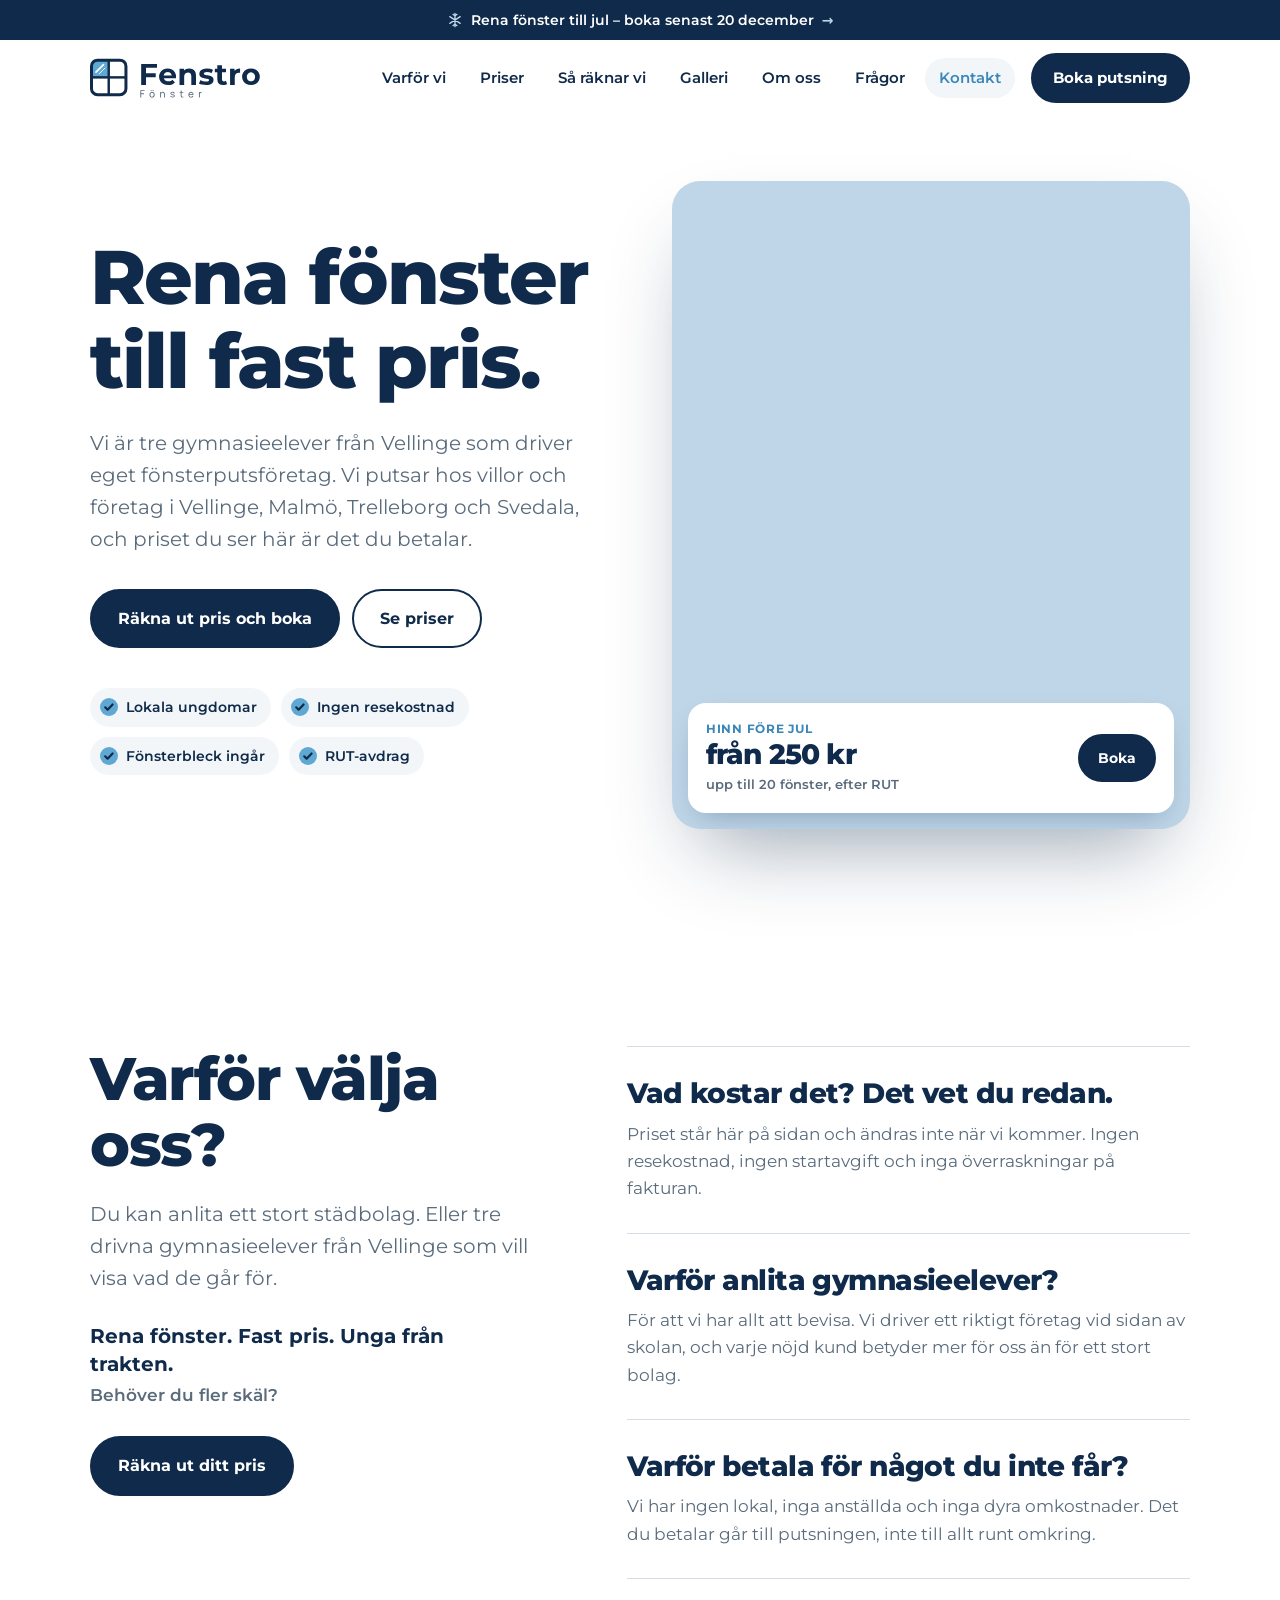
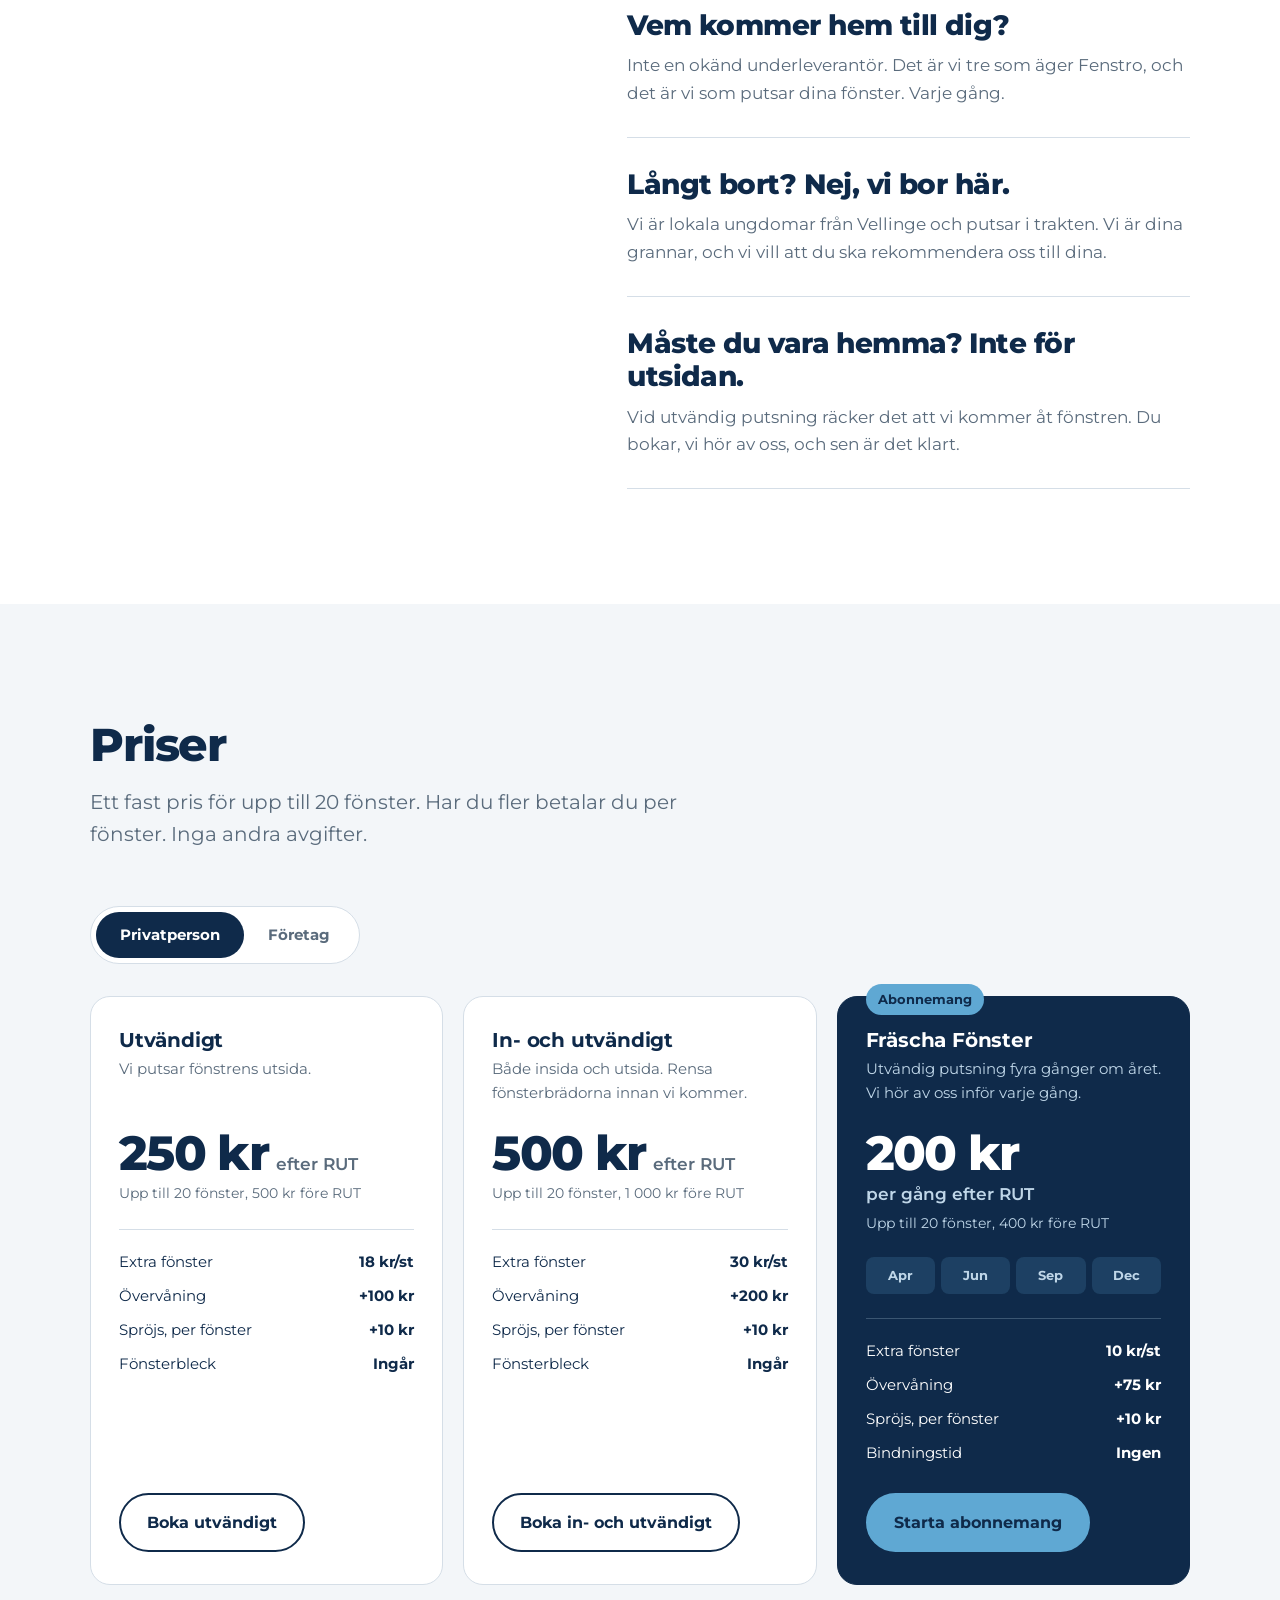
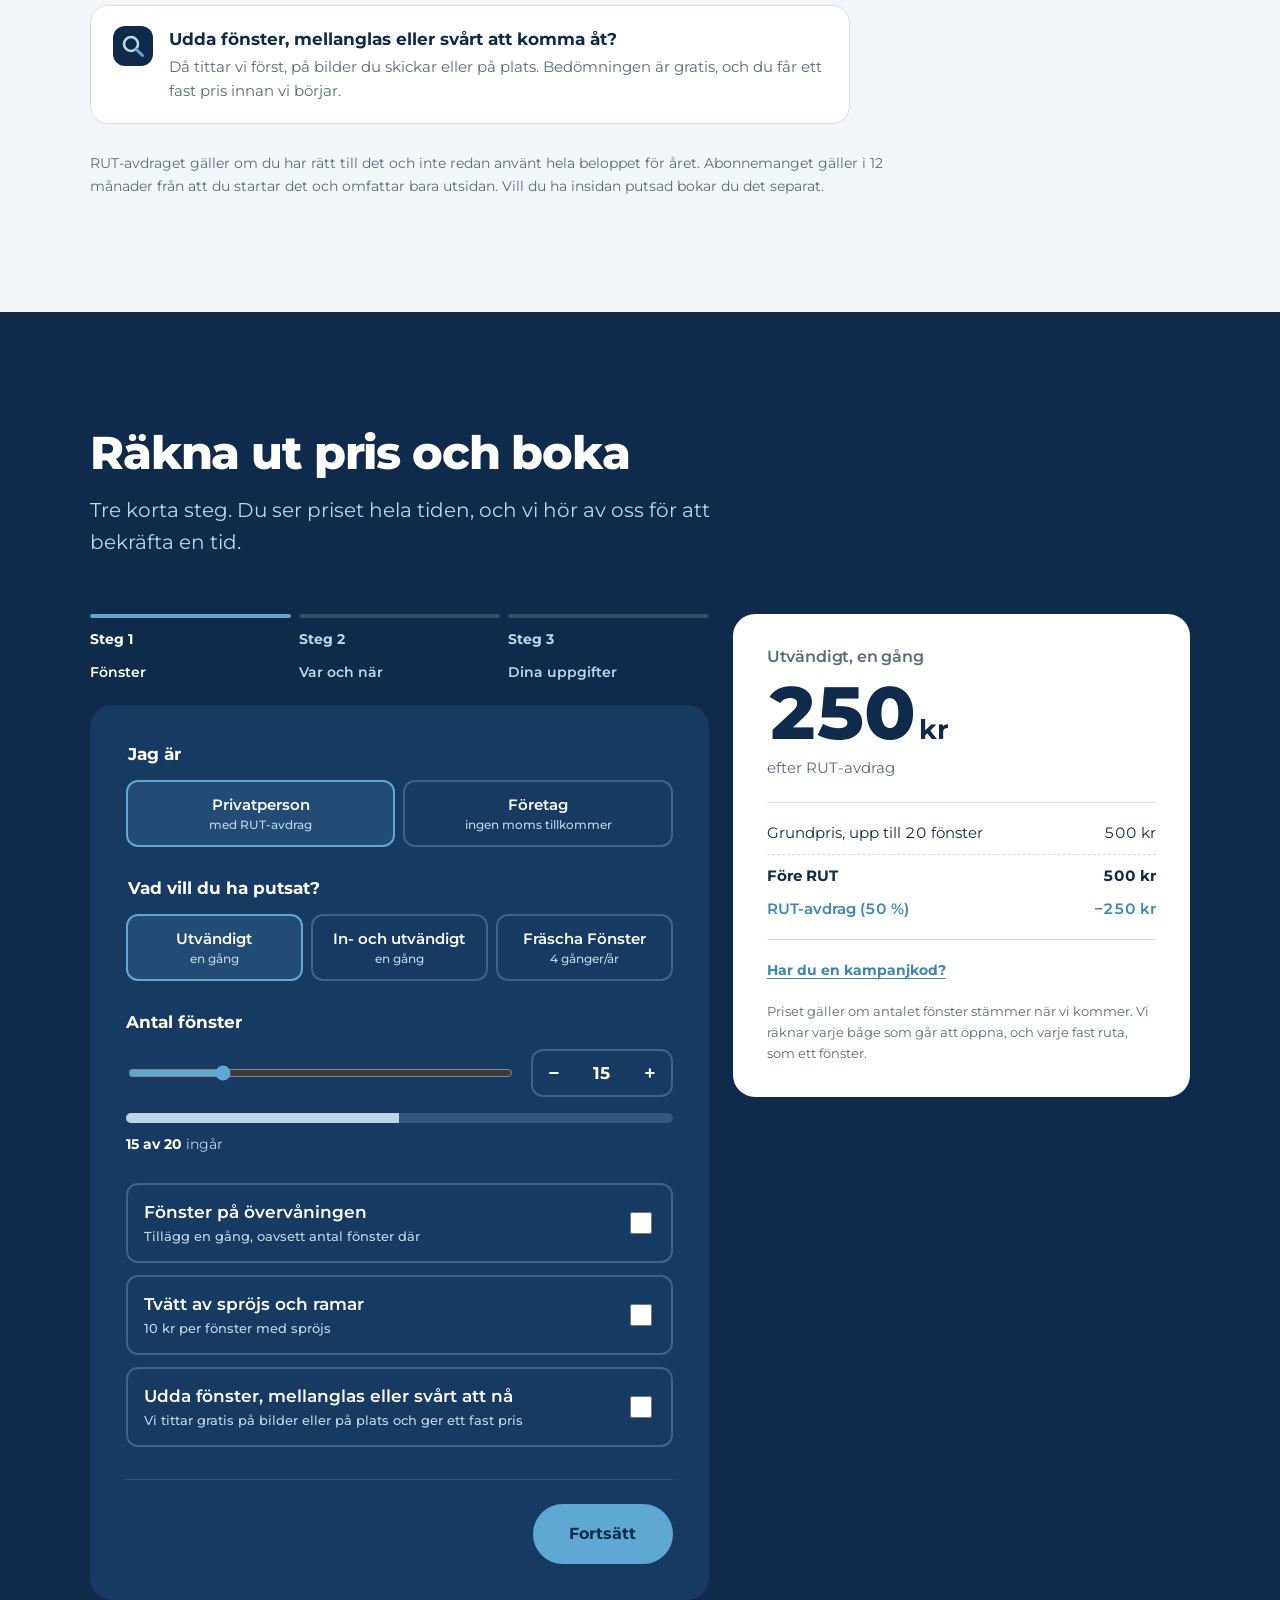
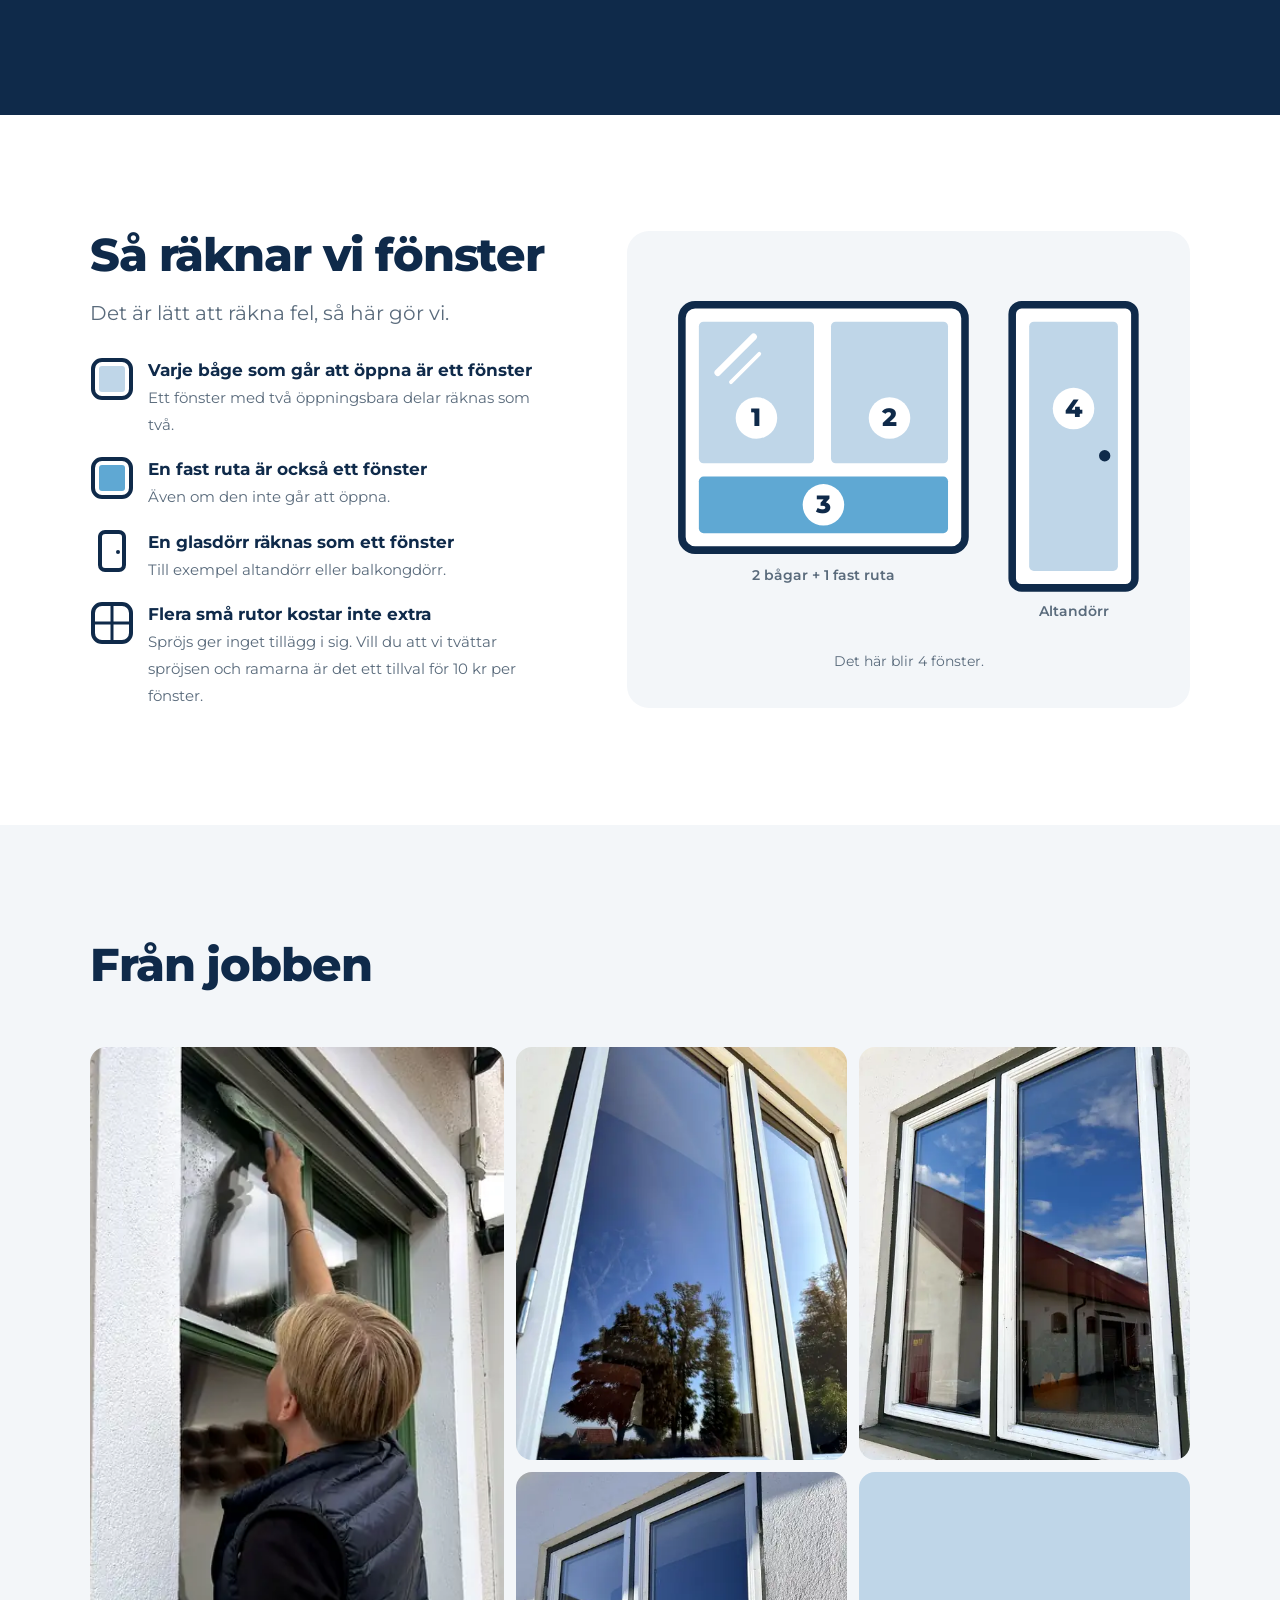
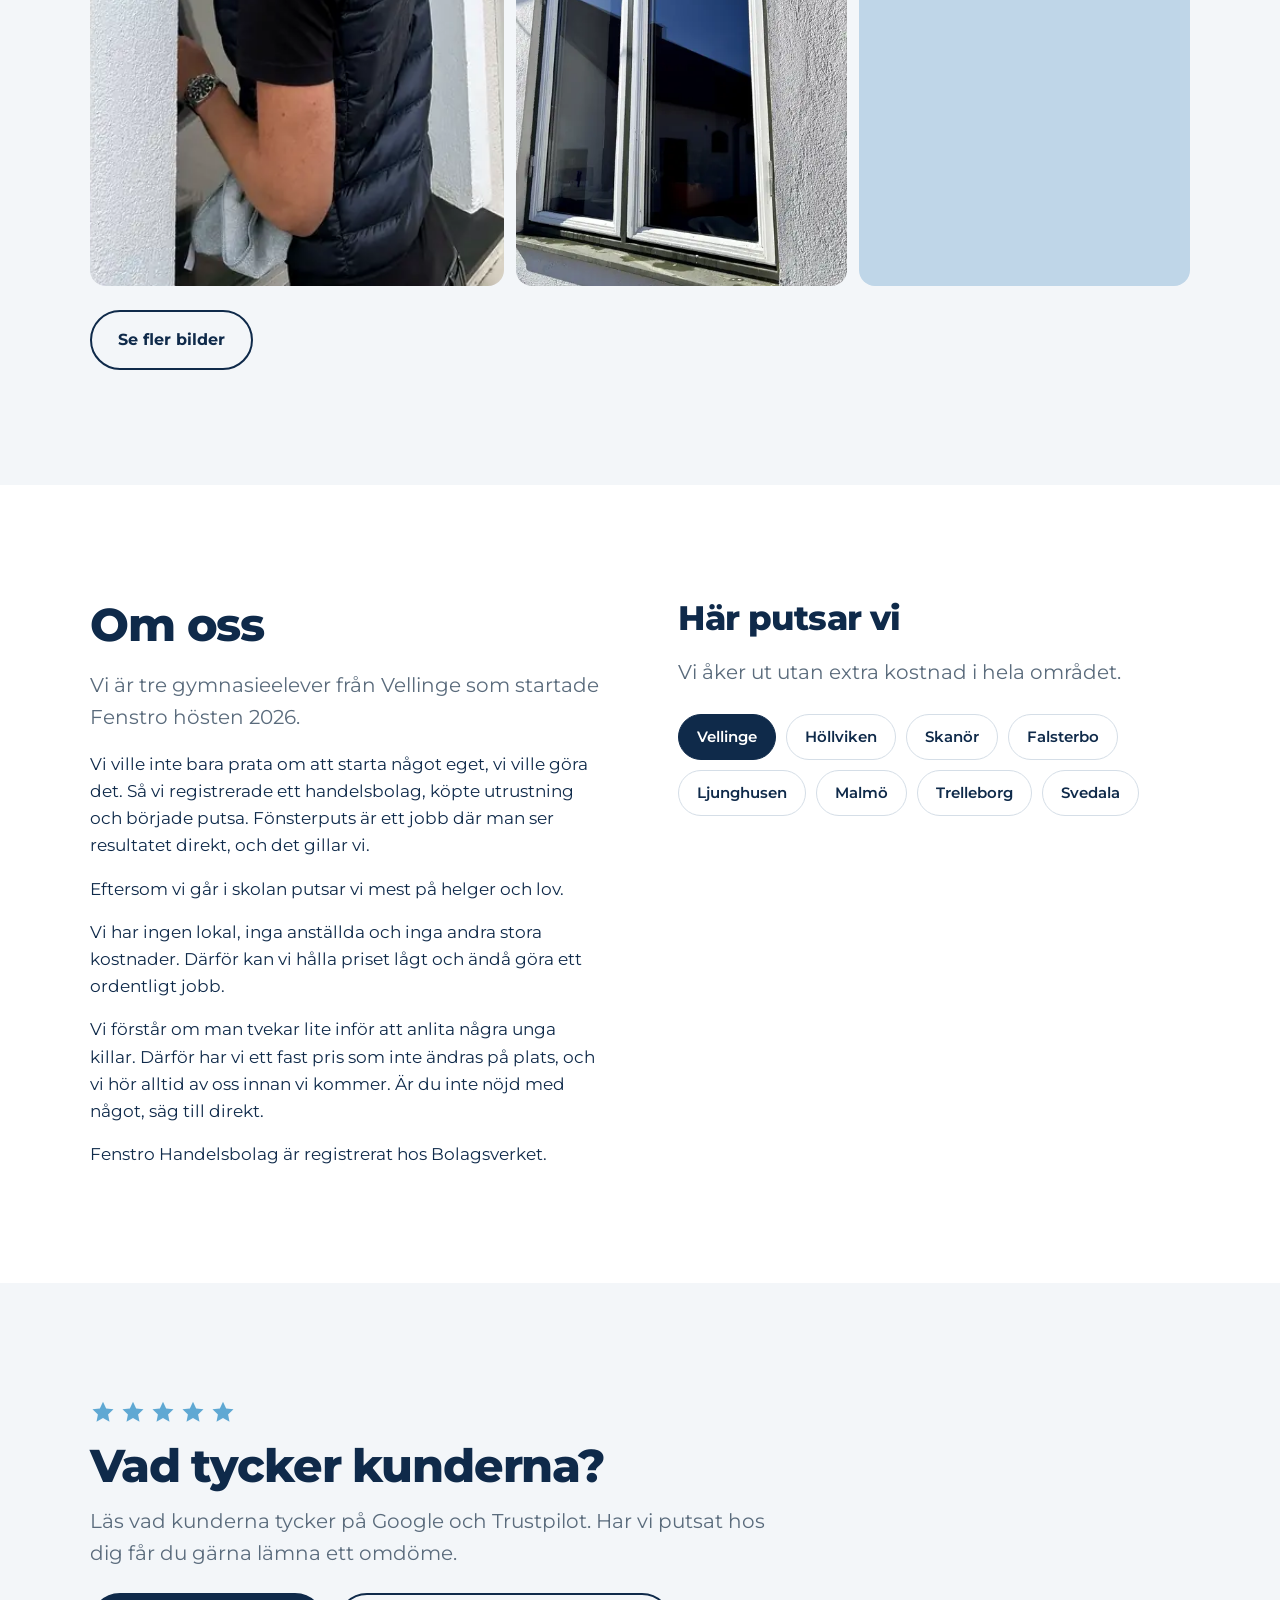
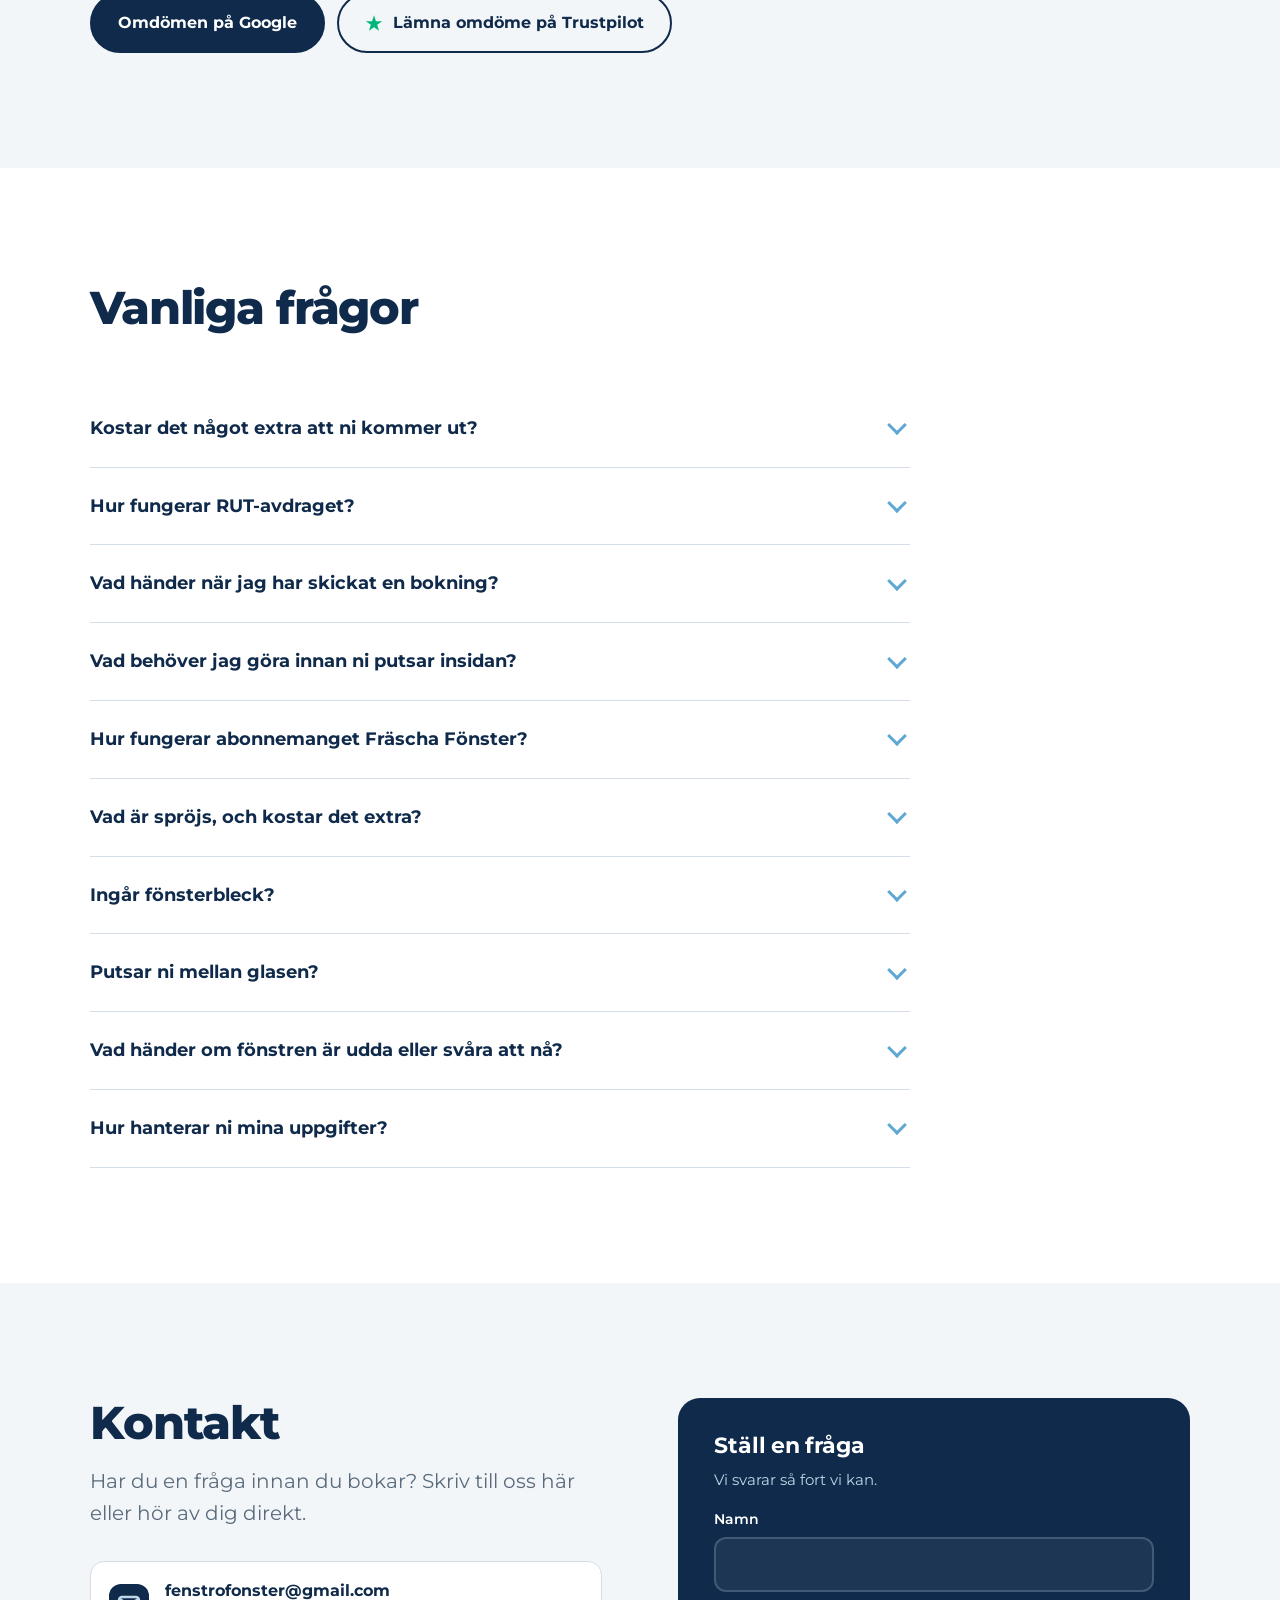
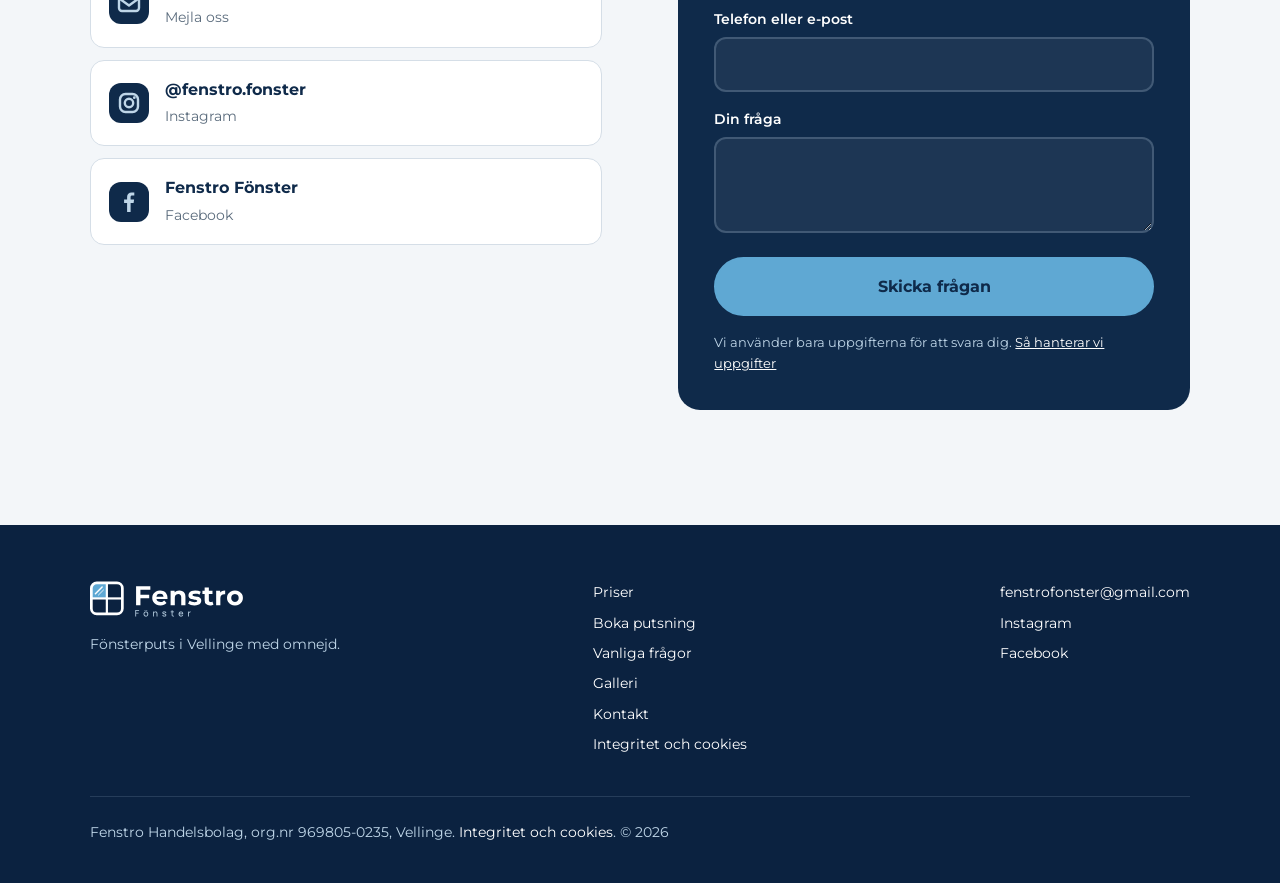
==== index.html @ bb2cdd87 "Julläge: banderoll och "Hinn före jul" 1 dec – 6 jan En mörkblå banderoll högst upp ("Rena fönster t" ====
<!DOCTYPE html>
<html lang="sv">
<head>
<meta charset="utf-8">
<meta name="viewport" content="width=device-width, initial-scale=1, viewport-fit=cover">
<title>Fenstro Fönster – Fönsterputs i Vellinge, Malmö, Trelleborg och Svedala</title>
<meta name="description" content="Fönsterputs för villor och företag i Vellinge med omnejd. Fast pris från 250 kr efter RUT, ingen resekostnad och inga andra tillägg. Boka direkt på sidan.">
<link rel="canonical" href="https://fenstrofonster.se/">
<meta name="theme-color" content="#0F2A4A">
<meta name="google-site-verification" content="GY5nd0DKDicB9fPD5pTKcwg4e1g4j37tXLis4dD5III" />
<meta name="trustpilot-one-time-domain-verification-id" content="9b994996-5a8f-423e-acb8-698f118e3e56"/>
<link rel="icon" href="/favicon.ico" sizes="48x48"><link rel="icon" href="/img/ikon.svg" type="image/svg+xml"><link rel="icon" href="/img/ikon-192.png" type="image/png" sizes="192x192">
<link rel="apple-touch-icon" href="img/apple-touch-icon.png">
<meta property="og:type" content="website">
<meta property="og:locale" content="sv_SE">
<meta property="og:title" content="Fenstro Fönster – Fönsterputs i Vellinge med omnejd">
<meta property="og:description" content="Fast pris från 250 kr efter RUT. Ingen resekostnad, inga tillägg. Boka direkt på sidan.">
<meta property="og:url" content="https://fenstrofonster.se/">
<meta property="og:image" content="https://fenstrofonster.se/img/og.jpg">
<link rel="preload" href="fonts/montserrat.woff2" as="font" type="font/woff2" crossorigin>
<script type="application/ld+json">
{
  "@context": "https://schema.org",
  "@type": "LocalBusiness",
  "name": "Fenstro Fönster",
  "legalName": "Fenstro Handelsbolag",
  "url": "https://fenstrofonster.se/",
  "logo": "https://fenstrofonster.se/img/logo.svg",
  "image": "https://fenstrofonster.se/img/og.jpg",
  "email": "fenstrofonster@gmail.com",
  "description": "Fönsterputs för privatpersoner och företag i Vellinge kommun, Malmö, Trelleborg och Svedala.",
  "priceRange": "250–1000 kr",
  "areaServed": ["Vellinge kommun", "Malmö", "Trelleborg", "Svedala"],
  "address": {"@type": "PostalAddress", "addressLocality": "Vellinge", "addressCountry": "SE"},
  "sameAs": ["https://www.instagram.com/fenstro.fonster/"]
}
</script>
<!--css--><style>@font-face{font-family:Montserrat;src:url(../fonts/montserrat.woff2) format("woff2");font-weight:100 900;font-style:normal;font-display:swap}:root{--ink:#0F2A4A;--ink-2:#173a63;--ink-3:#1e4675;--glas:#5FA8D3;--glas-d:#3a87b8;--frost:#BFD6E8;--is:#F3F6F9;--skiffer:#5A6B7C;--vit:#fff;--linje:#D5DEE7;--max:1180px;--pad:clamp(20px,4vw,40px);--ease:cubic-bezier(.2,.7,.2,1)}*,*:before,*:after{box-sizing:border-box}html{scroll-behavior:smooth;scroll-padding-top:84px;-webkit-text-size-adjust:100%}body{margin:0;font-family:Montserrat,system-ui,-apple-system,Segoe UI,sans-serif;font-size:17px;line-height:1.6;color:var(--ink);background:var(--vit);text-rendering:optimizeLegibility;-webkit-font-smoothing:antialiased}img{display:block;max-width:100%;height:auto}a{color:inherit}h1,h2,h3{line-height:1.1;margin:0;font-weight:800;letter-spacing:-.025em}h1{font-size:clamp(42px,6.4vw,76px)}h2{font-size:clamp(30px,3.8vw,46px)}h3{font-size:20px;font-weight:700;letter-spacing:-.01em}p{margin:0}button{font:inherit;color:inherit}.wrap{max-width:var(--max);margin:0 auto;padding:0 var(--pad)}.lead{font-size:clamp(18px,1.6vw,20px);color:var(--skiffer);max-width:34em}:focus-visible{outline:3px solid var(--glas);outline-offset:3px;border-radius:6px}.sr{position:absolute;width:1px;height:1px;overflow:hidden;clip:rect(0 0 0 0);white-space:nowrap}[hidden]{display:none!important}.btn{display:inline-flex;align-items:center;justify-content:center;gap:10px;font-weight:700;font-size:16px;text-decoration:none;cursor:pointer;padding:15px 26px;border-radius:999px;border:2px solid var(--ink);background:var(--ink);color:var(--vit);transition:background .15s,color .15s,border-color .15s,transform .15s}.btn:hover{background:var(--ink-2);border-color:var(--ink-2)}.btn:active{transform:translateY(1px)}.btn--ghost{background:transparent;color:var(--ink)}.btn--ghost:hover{background:var(--ink);color:var(--vit)}.btn--glas{background:var(--glas);border-color:var(--glas);color:var(--ink)}.btn--glas:hover{background:var(--frost);border-color:var(--frost)}.btn--line{background:transparent;color:var(--vit);border-color:#bfd6e866}.btn--line:hover{background:#bfd6e81f;border-color:var(--frost)}.btn[disabled]{opacity:.55;cursor:wait}.top{position:sticky;top:0;z-index:50;background:var(--vit);border-bottom:1px solid transparent;transition:border-color .2s}.top.is-scrolled{border-bottom-color:var(--linje)}.top__in{display:flex;align-items:center;justify-content:space-between;gap:24px;height:76px}.top__logo img{height:40px;width:auto}.nav{display:flex;align-items:center;gap:6px}.nav a:not(.btn){text-decoration:none;font-weight:600;font-size:15px;padding:8px 14px;border-radius:999px;transition:background .15s,color .15s}.nav a:not(.btn):hover{background:var(--is)}.nav a[aria-current=true]{background:var(--is);color:var(--glas-d)}.nav .btn{padding:11px 20px;font-size:15px;margin-left:10px}.menu-btn{display:none;background:none;border:0;padding:8px;cursor:pointer;color:var(--ink)}.menu-btn svg{display:block}@media(max-width:1060px){.menu-btn{display:block}.nav{position:fixed;inset:76px 0 auto;flex-direction:column;align-items:stretch;gap:0;background:var(--vit);padding:8px var(--pad) 24px;border-bottom:1px solid var(--linje);box-shadow:0 24px 40px #0f2a4a1f;display:none}.nav.is-open{display:flex}.nav a:not(.btn){padding:15px 4px;border-bottom:1px solid var(--is);font-size:17px;border-radius:0}.nav a[aria-current=true],.nav a:not(.btn):hover{background:none}.nav .btn{margin:16px 0 0;padding:15px}}.hero{padding:clamp(28px,5vw,64px) 0 clamp(56px,8vw,104px)}.hero__grid{display:grid;grid-template-columns:1fr 1fr;gap:clamp(32px,5vw,72px);align-items:center}.hero h1{max-width:9.5em}.hero .lead{margin-top:24px}.hero__cta{display:flex;flex-wrap:wrap;gap:12px;margin-top:34px}.hero__facts{display:flex;flex-wrap:wrap;gap:10px;margin:40px 0 0;padding:0;list-style:none}.hero__facts li{display:inline-flex;gap:8px;align-items:center;font-size:14px;font-weight:600;padding:8px 14px 8px 10px;border-radius:999px;background:var(--is)}.shot{position:relative;border-radius:28px;overflow:hidden;aspect-ratio:4/5;background:var(--frost);box-shadow:0 40px 80px -30px #0f2a4a73}.shot img{width:100%;height:100%;object-fit:cover;object-position:50% 30%}.shot__card{position:absolute;z-index:4;left:16px;right:16px;bottom:16px;display:flex;align-items:center;justify-content:space-between;gap:16px;padding:16px 18px;border-radius:18px;color:var(--ink);background:var(--vit);box-shadow:0 12px 30px -12px #0f2a4a59}.shot__card b{display:block;font-size:28px;font-weight:800;letter-spacing:-.03em;line-height:1.05}.shot__card span{font-size:13px;font-weight:600;color:var(--skiffer)}.shot__card .btn{padding:11px 18px;font-size:14px;flex:none}@media(max-width:920px){.hero__grid{grid-template-columns:1fr}.shot{aspect-ratio:5/5;max-width:560px}}@media(max-width:420px){.shot__card .btn{display:none}}.sec{padding:clamp(64px,9vw,120px) 0}.sec--is{background:var(--is)}.sec--ink{background:var(--ink);color:var(--vit)}.sec__head{max-width:640px;margin-bottom:clamp(36px,5vw,56px)}.sec__head .lead{margin-top:16px}.sec--ink .lead{color:var(--frost)}.why{display:grid;grid-template-columns:.9fr 1.1fr;gap:clamp(36px,6vw,96px);align-items:start}.why__head{position:sticky;top:110px}.why__head h2{font-size:clamp(36px,5vw,60px)}.why__head .lead{margin-top:20px}.why__end{margin-top:28px;font-size:20px;font-weight:700;line-height:1.4;max-width:18em}.why__end span{display:block;color:var(--skiffer);font-weight:600;font-size:17px;margin-top:6px}.why__head .btn{margin-top:28px}.why__list{list-style:none;margin:0;padding:0}.why__list li{padding:30px 0;border-top:1px solid var(--linje)}.why__list li:last-child{border-bottom:1px solid var(--linje)}.why__q{font-size:clamp(22px,2.4vw,28px);font-weight:800;letter-spacing:-.02em;line-height:1.2}.why__a{color:var(--skiffer);margin-top:10px;max-width:34em}@media(max-width:860px){.why{grid-template-columns:1fr}.why__head{position:static}}.tabs{display:inline-flex;background:var(--vit);border:1px solid var(--linje);border-radius:999px;padding:5px;margin-bottom:32px}.tabs button{font-weight:700;font-size:15px;border:0;background:none;color:var(--skiffer);padding:11px 24px;border-radius:999px;cursor:pointer;transition:background .2s,color .2s}.tabs button[aria-selected=true]{background:var(--ink);color:var(--vit)}.prices{display:grid;grid-template-columns:repeat(3,minmax(0,1fr));gap:20px}.price{background:var(--vit);border-radius:20px;padding:32px 28px;display:flex;flex-direction:column;border:1px solid var(--linje)}.price h3{margin-bottom:6px}.price__desc{color:var(--skiffer);font-size:15px;min-height:3.2em}.price__amount{margin:24px 0 4px;display:flex;flex-wrap:wrap;align-items:baseline;gap:4px 8px}.price__amount strong{font-size:48px;font-weight:800;letter-spacing:-.035em;line-height:1;white-space:nowrap}.price__amount span{font-weight:600;color:var(--skiffer)}.price__before{font-size:14px;color:var(--skiffer)}.price ul{list-style:none;margin:24px 0 0;padding:20px 0 0;border-top:1px solid var(--linje);display:grid;gap:10px;font-size:15px}.price li{display:flex;justify-content:space-between;gap:12px}.price li span:last-child{font-weight:700;white-space:nowrap}.price__foot{margin-top:auto;padding-top:28px}.price--abo{background:var(--ink);color:var(--vit);border-color:var(--ink);position:relative}.price--abo .price__desc,.price--abo .price__before,.price--abo .price__amount span{color:var(--frost)}.price--abo ul{border-top-color:#bfd6e840}.price__badge{position:absolute;top:-13px;left:28px;background:var(--glas);color:var(--ink);font-size:13px;font-weight:700;padding:5px 12px;border-radius:999px}.months{display:grid;grid-template-columns:repeat(4,1fr);gap:6px;margin-top:22px}.months span{text-align:center;font-size:13px;font-weight:700;padding:8px 0;border-radius:8px;background:#5fa8d32e;color:var(--frost)}.assess{display:flex;gap:16px;align-items:flex-start;margin-top:20px;padding:20px 22px;border-radius:18px;background:var(--vit);border:1px solid var(--linje);max-width:760px}.assess svg{flex:none}.assess b{display:block;font-size:17px}.assess span{display:block;color:var(--skiffer);font-size:15px;margin-top:2px}.price__note{font-size:14px;color:var(--skiffer);margin-top:28px;max-width:60em}.biz{background:var(--vit);border-radius:20px;border:1px solid var(--linje);overflow:hidden}.biz table{width:100%;border-collapse:collapse;font-size:16px}.biz th,.biz td{text-align:left;padding:20px 28px;border-bottom:1px solid var(--linje)}.biz th{font-size:14px;color:var(--skiffer);font-weight:600;background:var(--is)}.biz td:not(:first-child),.biz th:not(:first-child){text-align:right;white-space:nowrap}.biz tr:last-child td{border-bottom:0}.biz__foot{display:flex;flex-wrap:wrap;gap:16px 28px;align-items:center;justify-content:space-between;margin-top:24px}@media(max-width:980px){.prices{grid-template-columns:1fr;max-width:560px}.price__desc{min-height:0}}@media(max-width:560px){.biz th,.biz td{padding:16px}}.book{display:grid;grid-template-columns:1.15fr .85fr;gap:24px;align-items:start}.steps{display:flex;gap:8px;margin:0 0 22px;padding:0;list-style:none}.steps li{flex:1;display:flex;flex-direction:column;gap:10px;font-size:14px;font-weight:600;color:var(--frost)}.steps li:before{content:"";height:4px;border-radius:4px;background:#bfd6e838;transition:background .3s}.steps li.is-done:before,.steps li.is-now:before{background:var(--glas)}.steps li.is-now{color:var(--vit)}.steps b{font-weight:700}.panel{background:var(--ink-2);border-radius:22px;padding:clamp(22px,3vw,36px)}.panel__body{display:grid;gap:28px}.panel__nav{display:flex;justify-content:space-between;gap:12px;margin-top:32px;padding-top:24px;border-top:1px solid rgba(191,214,232,.15)}.panel__nav .btn{min-width:140px}.step-enter{animation:stepIn .35s var(--ease)}@keyframes stepIn{0%{opacity:0;transform:translate(12px)}to{opacity:1;transform:none}}.field-label{display:block;font-weight:700;margin-bottom:12px}.seg{display:grid;grid-template-columns:repeat(3,1fr);gap:8px}.seg--2{grid-template-columns:repeat(2,1fr)}.seg input{position:absolute;opacity:0;pointer-events:none}.seg label{display:block;text-align:center;padding:13px 8px;border-radius:12px;border:2px solid rgba(191,214,232,.25);cursor:pointer;font-weight:600;font-size:15px;line-height:1.3;transition:border-color .15s,background .15s}.seg label:hover{border-color:#bfd6e880}.seg label small{display:block;font-weight:500;font-size:12px;color:var(--frost);margin-top:2px}.seg input:checked+label{border-color:var(--glas);background:#5fa8d329}.seg input:focus-visible+label{outline:3px solid var(--glas);outline-offset:3px}.count{display:flex;align-items:center;gap:16px}.count input[type=range]{flex:1;accent-color:var(--glas);height:28px;min-width:0}.stepper{display:inline-flex;align-items:center;border:2px solid rgba(191,214,232,.25);border-radius:12px;overflow:hidden;flex:none}.stepper button{width:42px;height:44px;border:0;background:none;color:var(--vit);font-size:20px;font-weight:600;cursor:pointer}.stepper button:hover{background:#5fa8d333}.stepper input{width:54px;height:44px;border:0;background:none;color:var(--vit);font:inherit;font-weight:700;font-size:17px;text-align:center;-moz-appearance:textfield}.stepper input::-webkit-outer-spin-button,.stepper input::-webkit-inner-spin-button{-webkit-appearance:none;margin:0}.meter{margin-top:16px}.meter__bar{position:relative;height:10px;border-radius:999px;background:#bfd6e82e;overflow:hidden;display:flex}.meter__in{height:100%;background:var(--frost);transition:width .3s var(--ease)}.meter__ex{height:100%;background:var(--glas);transition:width .3s var(--ease)}.meter__txt{display:flex;justify-content:space-between;gap:12px;font-size:14px;color:var(--frost);margin-top:10px}.meter__txt b{color:var(--vit);font-weight:700}.toggles{display:grid;gap:12px}.check{display:flex;align-items:center;justify-content:space-between;gap:16px;padding:14px 16px;border-radius:12px;border:2px solid rgba(191,214,232,.25);cursor:pointer}.check:has(input:checked){border-color:var(--glas);background:#5fa8d31a}.check span{font-weight:600}.check small{display:block;font-weight:500;color:var(--frost);font-size:13px}.check input{width:22px;height:22px;accent-color:var(--glas);cursor:pointer;flex:none}.note{font-size:14px;color:var(--frost);background:#5fa8d31f;border-radius:12px;padding:12px 14px}.inputs{display:grid;grid-template-columns:1fr 1fr;gap:16px}.inputs .full{grid-column:1/-1}.inp label{display:block;font-weight:600;font-size:14px;margin-bottom:6px}.inp label small{font-weight:500;color:var(--frost)}.inp input,.inp select,.inp textarea{width:100%;font:inherit;font-size:16px;color:var(--vit);background:#ffffff0f;border:2px solid rgba(191,214,232,.22);border-radius:12px;padding:13px 14px;transition:border-color .15s,background .15s}.inp select option{color:var(--ink)}.inp input::placeholder,.inp textarea::placeholder{color:#bfd6e88c}.inp input:focus,.inp select:focus,.inp textarea:focus{outline:none;border-color:var(--glas);background:#ffffff1a}.inp textarea{min-height:96px;resize:vertical}.inp input[aria-invalid=true]{border-color:#f0a3a3}.inp input[type=date]{color-scheme:dark}.err{color:#ffc2c2;font-size:14px;font-weight:600}.consent{display:flex;gap:12px;align-items:flex-start;font-size:14px;color:var(--frost)}.consent input{width:20px;height:20px;margin-top:2px;accent-color:var(--glas);flex:none}.sum{background:var(--vit);color:var(--ink);border-radius:22px;padding:clamp(22px,3vw,34px);position:sticky;top:96px}.sum h3{font-size:16px;color:var(--skiffer);font-weight:600}.big{font-size:clamp(54px,6vw,74px);font-weight:800;letter-spacing:-.045em;line-height:1;margin:10px 0 6px;font-variant-numeric:tabular-nums}.big small{font-size:.36em;letter-spacing:0;font-weight:700;margin-left:6px}.sum__sub{color:var(--skiffer);font-size:15px}.rows{list-style:none;margin:22px 0 0;padding:18px 0 0;border-top:1px solid var(--linje);display:grid;gap:9px;font-size:15px}.rows li{display:flex;justify-content:space-between;gap:12px;font-variant-numeric:tabular-nums}.rows li span:last-child{white-space:nowrap}.rows li.tot{font-weight:700;padding-top:9px;border-top:1px dashed var(--linje)}.rows li.rut{color:var(--glas-d);font-weight:600}.sum__fine{font-size:13px;color:var(--skiffer);margin-top:18px}.promo{margin-top:18px;padding-top:16px;border-top:1px solid var(--linje)}.promo__open{background:none;border:0;padding:0;font-weight:700;font-size:14px;color:var(--glas-d);cursor:pointer;text-decoration:underline;text-underline-offset:3px}.promo__row{display:flex;gap:8px;margin-top:10px}.promo__row input{flex:1;min-width:0;font:inherit;font-size:15px;font-weight:600;letter-spacing:.04em;text-transform:uppercase;color:var(--ink);background:var(--is);border:2px solid transparent;border-radius:12px;padding:11px 14px}.promo__row input:focus{outline:none;border-color:var(--glas);background:var(--vit)}.promo__row .btn{padding:11px 18px;font-size:14px}.promo__msg{font-size:14px;font-weight:600;margin-top:10px}.promo__msg.ok{color:#1f7a4d}.promo__msg.no{color:#b3261e}.promo__tag{display:inline-flex;align-items:center;gap:10px;margin-top:10px;padding:8px 8px 8px 14px;border-radius:999px;background:#e5f3ea;color:#1f5f3d;font-size:14px;font-weight:700}.promo__tag button{border:0;background:#1f5f3d1f;color:#1f5f3d;width:26px;height:26px;border-radius:50%;cursor:pointer;font-size:15px;line-height:1}.rows li.disc{color:#1f7a4d;font-weight:600}.done{text-align:center;padding:clamp(24px,4vw,48px) 8px}.done__icon{width:72px;height:72px;margin:0 auto 22px;border-radius:50%;background:var(--glas);display:grid;place-items:center}.done__icon svg{stroke-dasharray:40;stroke-dashoffset:40;animation:draw .5s .15s var(--ease) forwards}@keyframes draw{to{stroke-dashoffset:0}}.done h3{font-size:28px;font-weight:800;letter-spacing:-.02em}.done p{color:var(--frost);margin:12px auto 0;max-width:30em}.done .btn{margin-top:28px}@media(max-width:920px){.book{grid-template-columns:1fr}.sum{position:static;order:-1}}@media(max-width:520px){.seg{grid-template-columns:1fr}.seg--2{grid-template-columns:1fr 1fr}.inputs{grid-template-columns:1fr}.steps li span{display:none}}.count-how{display:grid;grid-template-columns:.9fr 1.1fr;gap:clamp(32px,6vw,80px);align-items:center}.rules{list-style:none;margin:28px 0 0;padding:0;display:grid;gap:18px}.rules li{display:grid;grid-template-columns:44px 1fr;gap:14px;align-items:start}.rules b{display:block}.rules span{color:var(--skiffer);font-size:15px}.diagram{background:var(--is);border-radius:22px;padding:clamp(20px,3vw,36px);margin:0}.diagram svg{width:100%;height:auto}.diagram figcaption{font-size:14px;color:var(--skiffer);margin-top:16px;text-align:center}@media(max-width:860px){.count-how{grid-template-columns:1fr}}.gallery{display:grid;grid-template-columns:1.25fr 1fr 1fr;grid-template-rows:auto auto;gap:12px}.gallery figure{margin:0;border-radius:16px;overflow:hidden;background:var(--frost)}.gallery figure:first-child{grid-row:span 2}.gallery img{width:100%;height:100%;object-fit:cover;aspect-ratio:4/5}.gallery figure:first-child img{aspect-ratio:auto}@media(max-width:860px){.gallery{grid-template-columns:1fr 1fr}.gallery figure:first-child{grid-row:auto;grid-column:span 2}.gallery figure:first-child img{aspect-ratio:4/3}}.two{display:grid;grid-template-columns:1fr 1fr;gap:clamp(40px,6vw,96px)}.areas{display:flex;flex-wrap:wrap;gap:10px;margin:26px 0 0;padding:0;list-style:none}.areas li{padding:10px 18px;border-radius:999px;background:var(--vit);border:1px solid var(--linje);font-weight:600;font-size:15px}.areas li.home{background:var(--ink);color:var(--vit);border-color:var(--ink)}.two .lead{margin-top:18px}.two p+p{margin-top:16px}@media(max-width:860px){.two{grid-template-columns:1fr}}.reviews{display:flex;flex-wrap:wrap;align-items:center;justify-content:space-between;gap:24px 40px}.reviews h2{max-width:14em}.reviews .lead{margin-top:14px}.stars{display:flex;gap:4px;margin-bottom:16px}.reviews__btns{display:flex;flex-wrap:wrap;gap:12px}.btn.tp svg{flex:none}.faq{max-width:820px}.faq details{border-bottom:1px solid var(--linje)}.faq summary{list-style:none;cursor:pointer;padding:24px 48px 24px 0;font-weight:700;font-size:18px;position:relative}.faq summary::-webkit-details-marker{display:none}.faq summary:after{content:"";position:absolute;right:6px;top:50%;width:14px;height:14px;margin-top:-10px;border-right:3px solid var(--glas);border-bottom:3px solid var(--glas);transform:rotate(45deg);transition:transform .2s}.faq details[open] summary:after{transform:rotate(-135deg);margin-top:-2px}.faq details p{padding:0 0 24px;color:var(--skiffer);max-width:44em}.contact{display:grid;grid-template-columns:1fr 1fr;gap:clamp(36px,6vw,80px)}.channels{list-style:none;margin:32px 0 0;padding:0;display:grid;gap:12px}.channels a{display:flex;align-items:center;gap:16px;text-decoration:none;padding:16px 18px;border-radius:14px;border:1px solid var(--linje);background:var(--vit);transition:border-color .15s}.channels a:hover{border-color:var(--glas)}.channels svg{flex:none}.channels b{display:block;font-size:16px}.channels span{font-size:14px;color:var(--skiffer)}.ask{background:var(--ink);color:var(--vit);border-radius:22px;padding:clamp(24px,3vw,36px);display:grid;gap:16px;align-content:start}.ask h3{font-size:22px}.ask p.sub{color:var(--frost);font-size:15px;margin-top:-6px}@media(max-width:860px){.contact{grid-template-columns:1fr}}.foot{background:#0b2240;color:var(--frost);padding:56px 0 40px;font-size:14px}.foot__in{display:flex;flex-wrap:wrap;justify-content:space-between;gap:32px}.foot img{height:36px;width:auto;margin-bottom:16px}.foot a{color:var(--vit);text-decoration:none}.foot a:hover{text-decoration:underline}.foot ul{list-style:none;margin:0;padding:0;display:grid;gap:8px;align-content:start}.foot__bottom{margin-top:40px;padding-top:24px;border-top:1px solid rgba(191,214,232,.15)}.dock{position:fixed;z-index:40;left:12px;right:12px;bottom:calc(12px + env(safe-area-inset-bottom));display:none;align-items:center;justify-content:space-between;gap:12px;padding:10px 10px 10px 18px;border-radius:999px;background:var(--ink);color:var(--vit);box-shadow:0 16px 40px #0f2a4a59;transform:translateY(140%);transition:transform .3s var(--ease)}.dock.is-on{transform:none}.dock b{display:block;font-size:15px;line-height:1.2}.dock span{font-size:12px;color:var(--frost)}.dock .btn{padding:11px 18px;font-size:14px}@media(max-width:920px){.dock{display:flex}.foot{padding-bottom:110px}}@media(prefers-reduced-motion:reduce){html{scroll-behavior:auto}*,*:before,*:after{animation:none!important;transition:none!important}.done__icon svg{stroke-dashoffset:0}}.modal{border:0;border-radius:22px;padding:clamp(24px,4vw,34px);max-width:440px;width:calc(100% - 32px);color:var(--ink);background:var(--vit);box-shadow:0 40px 80px -20px #0f2a4a73}.modal::backdrop{background:#0f2a4a99}.modal h3{font-size:22px;margin-bottom:12px}.modal p{color:var(--skiffer);font-size:16px}.modal p+p{margin-top:10px}.modal__btns{display:flex;flex-wrap:wrap;justify-content:flex-end;gap:10px;margin-top:24px}.modal__btns .btn{padding:13px 22px;font-size:15px}.modal__btns .btn{white-space:nowrap}@media(max-width:420px){.modal__btns .btn{flex:1;padding:13px 14px}}.jul-bar,.jul-only{display:none}.is-jul .jul-bar{display:flex;align-items:center;justify-content:center;gap:8px;padding:9px var(--pad);background:var(--ink);color:var(--vit);font-size:14px;font-weight:600;text-align:center;text-decoration:none}.jul-bar svg{color:var(--frost);flex:none}.jul-bar b{color:var(--frost);transition:transform .2s}.jul-bar:hover b{transform:translate(3px)}@media(max-width:420px){.is-jul .jul-bar{font-size:12.5px;gap:6px;padding:9px 12px}}.is-jul .jul-only{display:block;font-style:normal;font-size:12px;font-weight:700;letter-spacing:.06em;text-transform:uppercase;color:var(--glas-d);margin-bottom:2px}</style><!--/css-->
<script>(function(){var d=new Date(),m=d.getMonth()+1;if(m===12||(m===1&&d.getDate()<=6)||/[?&]jul=1/.test(location.search))document.documentElement.classList.add("is-jul")})()</script>
</head>
<body>

<a class="jul-bar" href="#boka">
  <svg width="16" height="16" viewBox="0 0 24 24" fill="none" stroke="currentColor" stroke-width="2" stroke-linecap="round" aria-hidden="true"><path d="M12 2v20M4.2 7l15.6 10M4.2 17L19.8 7M9 3.5l3 2.5 3-2.5M9 20.5l3-2.5 3 2.5"/></svg>
  <span>Rena fönster till jul – boka senast 20 december</span><b aria-hidden="true">→</b>
</a>
<header class="top" id="top">
  <div class="wrap top__in">
    <a href="#" class="top__logo" aria-label="Fenstro Fönster, till början av sidan"><img src="img/logo.svg" alt="Fenstro Fönster" width="300" height="70"></a>
    <button class="menu-btn" aria-expanded="false" aria-controls="nav" aria-label="Öppna menyn">
      <svg width="28" height="28" viewBox="0 0 28 28" fill="none" stroke="currentColor" stroke-width="2.5" stroke-linecap="round"><path d="M4 8h20M4 14h20M4 20h20"/></svg>
    </button>
    <nav class="nav" id="nav" aria-label="Huvudmeny">
      <a href="#varfor">Varför vi</a>
      <a href="#priser">Priser</a>
      <a href="#hur">Så räknar vi</a>
      <a href="galleri.html">Galleri</a>
      <a href="#om-oss">Om oss</a>
      <a href="#fragor">Frågor</a>
      <a href="#kontakt">Kontakt</a>
      <a href="#boka" class="btn">Boka putsning</a>
    </nav>
  </div>
</header>

<main>
  <section class="hero">
    <div class="wrap hero__grid">
      <div>
        <h1>Rena fönster till fast pris.</h1>
        <p class="lead">Vi är tre gymnasieelever från Vellinge som driver eget fönsterputsföretag. Vi putsar hos villor och företag i Vellinge, Malmö, Trelleborg och Svedala, och priset du ser här är det du betalar.</p>
        <div class="hero__cta">
          <a href="#boka" class="btn">Räkna ut pris och boka</a>
          <a href="#priser" class="btn btn--ghost">Se priser</a>
        </div>
        <ul class="hero__facts">
          <li><svg width="18" height="18" viewBox="0 0 18 18" fill="none"><circle cx="9" cy="9" r="9" fill="#5FA8D3"/><path d="M5.2 9.3l2.4 2.4 5-5.2" stroke="#0F2A4A" stroke-width="2.2" stroke-linecap="round" stroke-linejoin="round"/></svg>Lokala ungdomar</li>
          <li><svg width="18" height="18" viewBox="0 0 18 18" fill="none"><circle cx="9" cy="9" r="9" fill="#5FA8D3"/><path d="M5.2 9.3l2.4 2.4 5-5.2" stroke="#0F2A4A" stroke-width="2.2" stroke-linecap="round" stroke-linejoin="round"/></svg>Ingen resekostnad</li>
          <li><svg width="18" height="18" viewBox="0 0 18 18" fill="none"><circle cx="9" cy="9" r="9" fill="#5FA8D3"/><path d="M5.2 9.3l2.4 2.4 5-5.2" stroke="#0F2A4A" stroke-width="2.2" stroke-linecap="round" stroke-linejoin="round"/></svg>Fönsterbleck ingår</li>
          <li><svg width="18" height="18" viewBox="0 0 18 18" fill="none"><circle cx="9" cy="9" r="9" fill="#5FA8D3"/><path d="M5.2 9.3l2.4 2.4 5-5.2" stroke="#0F2A4A" stroke-width="2.2" stroke-linecap="round" stroke-linejoin="round"/></svg>RUT-avdrag</li>
        </ul>
      </div>
      <div class="shot" id="shot">
        <img src="img/team-800.webp" srcset="img/team-480.webp 480w, img/team-800.webp 800w, img/team-1100.webp 1100w" sizes="(max-width:920px) calc(100vw - 40px), 560px" alt="Två från Fenstro putsar ett fönster med skrapa på skaft" width="1100" height="1350" fetchpriority="high" decoding="async">
        <div class="shot__card">
          <div><em class="jul-only">Hinn före jul</em><b>från 250 kr</b><span>upp till 20 fönster, efter RUT</span></div>
          <a href="#boka" class="btn">Boka</a>
        </div>
      </div>
    </div>
  </section>

  <section class="sec" id="varfor" aria-labelledby="varfor-rubrik">
    <div class="wrap why">
      <div class="why__head">
        <h2 id="varfor-rubrik">Varför välja oss?</h2>
        <p class="lead">Du kan anlita ett stort städbolag. Eller tre drivna gymnasieelever från Vellinge som vill visa vad de går för.</p>
        <p class="why__end">Rena fönster. Fast pris. Unga från trakten.<span>Behöver du fler skäl?</span></p>
        <a href="#boka" class="btn">Räkna ut ditt pris</a>
      </div>
      <ul class="why__list">
        <li>
          <p class="why__q">Vad kostar det? Det vet du redan.</p>
          <p class="why__a">Priset står här på sidan och ändras inte när vi kommer. Ingen resekostnad, ingen startavgift och inga överraskningar på fakturan.</p>
        </li>
        <li>
          <p class="why__q">Varför anlita gymnasieelever?</p>
          <p class="why__a">För att vi har allt att bevisa. Vi driver ett riktigt företag vid sidan av skolan, och varje nöjd kund betyder mer för oss än för ett stort bolag.</p>
        </li>
        <li>
          <p class="why__q">Varför betala för något du inte får?</p>
          <p class="why__a">Vi har ingen lokal, inga anställda och inga dyra omkostnader. Det du betalar går till putsningen, inte till allt runt omkring.</p>
        </li>
        <li>
          <p class="why__q">Vem kommer hem till dig?</p>
          <p class="why__a">Inte en okänd underleverantör. Det är vi tre som äger Fenstro, och det är vi som putsar dina fönster. Varje gång.</p>
        </li>
        <li>
          <p class="why__q">Långt bort? Nej, vi bor här.</p>
          <p class="why__a">Vi är lokala ungdomar från Vellinge och putsar i trakten. Vi är dina grannar, och vi vill att du ska rekommendera oss till dina.</p>
        </li>
        <li>
          <p class="why__q">Måste du vara hemma? Inte för utsidan.</p>
          <p class="why__a">Vid utvändig putsning räcker det att vi kommer åt fönstren. Du bokar, vi hör av oss, och sen är det klart.</p>
        </li>
      </ul>
    </div>
  </section>

  <section class="sec sec--is" id="priser" aria-labelledby="priser-rubrik">
    <div class="wrap">
      <div class="sec__head">
        <h2 id="priser-rubrik">Priser</h2>
        <p class="lead">Ett fast pris för upp till 20 fönster. Har du fler betalar du per fönster. Inga andra avgifter.</p>
      </div>

      <div class="tabs" role="tablist" aria-label="Välj kundtyp">
        <button role="tab" id="tab-privat" aria-selected="true" aria-controls="panel-privat">Privatperson</button>
        <button role="tab" id="tab-foretag" aria-selected="false" aria-controls="panel-foretag" tabindex="-1">Företag</button>
      </div>

      <div id="panel-privat" role="tabpanel" aria-labelledby="tab-privat">
        <div class="prices">
          <article class="price">
            <h3>Utvändigt</h3>
            <p class="price__desc">Vi putsar fönstrens utsida.</p>
            <p class="price__amount"><strong>250 kr</strong><span>efter RUT</span></p>
            <p class="price__before">Upp till 20 fönster, 500 kr före RUT</p>
            <ul>
              <li><span>Extra fönster</span><span>18 kr/st</span></li>
              <li><span>Övervåning</span><span>+100 kr</span></li>
              <li><span>Spröjs, per fönster</span><span>+10 kr</span></li>
              <li><span>Fönsterbleck</span><span>Ingår</span></li>
            </ul>
            <div class="price__foot"><a href="#boka" class="btn btn--ghost" data-pick="ut">Boka utvändigt</a></div>
          </article>

          <article class="price">
            <h3>In- och utvändigt</h3>
            <p class="price__desc">Både insida och utsida. Rensa fönsterbrädorna innan vi kommer.</p>
            <p class="price__amount"><strong>500 kr</strong><span>efter RUT</span></p>
            <p class="price__before">Upp till 20 fönster, 1 000 kr före RUT</p>
            <ul>
              <li><span>Extra fönster</span><span>30 kr/st</span></li>
              <li><span>Övervåning</span><span>+200 kr</span></li>
              <li><span>Spröjs, per fönster</span><span>+10 kr</span></li>
              <li><span>Fönsterbleck</span><span>Ingår</span></li>
            </ul>
            <div class="price__foot"><a href="#boka" class="btn btn--ghost" data-pick="inut">Boka in- och utvändigt</a></div>
          </article>

          <article class="price price--abo">
            <span class="price__badge">Abonnemang</span>
            <h3>Fräscha Fönster</h3>
            <p class="price__desc">Utvändig putsning fyra gånger om året. Vi hör av oss inför varje gång.</p>
            <p class="price__amount"><strong>200 kr</strong><span>per gång efter RUT</span></p>
            <p class="price__before">Upp till 20 fönster, 400 kr före RUT</p>
            <div class="months" aria-label="Putsning i april, juni, september och december"><span>Apr</span><span>Jun</span><span>Sep</span><span>Dec</span></div>
            <ul>
              <li><span>Extra fönster</span><span>10 kr/st</span></li>
              <li><span>Övervåning</span><span>+75 kr</span></li>
              <li><span>Spröjs, per fönster</span><span>+10 kr</span></li>
              <li><span>Bindningstid</span><span>Ingen</span></li>
            </ul>
            <div class="price__foot"><a href="#boka" class="btn btn--glas" data-pick="abo">Starta abonnemang</a></div>
          </article>
        </div>
        <div class="assess">
          <svg width="40" height="40" viewBox="0 0 40 40" fill="none" aria-hidden="true"><rect width="40" height="40" rx="12" fill="#0F2A4A"/><circle cx="18" cy="18" r="7" stroke="#BFD6E8" stroke-width="2.6"/><path d="M23.5 23.5l6 6" stroke="#5FA8D3" stroke-width="3" stroke-linecap="round"/></svg>
          <div><b>Udda fönster, mellanglas eller svårt att komma åt?</b><span>Då tittar vi först, på bilder du skickar eller på plats. Bedömningen är gratis, och du får ett fast pris innan vi börjar.</span></div>
        </div>
        <p class="price__note">RUT-avdraget gäller om du har rätt till det och inte redan använt hela beloppet för året. Abonnemanget gäller i 12 månader från att du startar det och omfattar bara utsidan. Vill du ha insidan putsad bokar du det separat.</p>
      </div>

      <div id="panel-foretag" role="tabpanel" aria-labelledby="tab-foretag" hidden>
        <div class="prices">
          <article class="price">
            <h3>Utvändigt</h3>
            <p class="price__desc">Vi putsar utsidan på er butik, restaurang eller kontor.</p>
            <p class="price__amount"><strong>500 kr</strong><span>totalt</span></p>
            <p class="price__before">Ingen moms tillkommer</p>
            <ul>
              <li><span>Extra fönster</span><span>18 kr/st</span></li><li><span>Övervåning</span><span>+150 kr</span></li>
              <li><span>Spröjs, per fönster</span><span>+10 kr</span></li>
              <li><span>Fönsterbleck</span><span>Ingår</span></li>
              <li><span>Faktura</span><span>Ja</span></li>
            </ul>
            <div class="price__foot"><a href="#boka" class="btn btn--ghost" data-kund="foretag" data-pick-b="ut">Boka utvändigt</a></div>
          </article>

          <article class="price">
            <h3>In- och utvändigt</h3>
            <p class="price__desc">Både insida och utsida. Vi kan komma före öppning eller efter stängning.</p>
            <p class="price__amount"><strong>1 000 kr</strong><span>totalt</span></p>
            <p class="price__before">Ingen moms tillkommer</p>
            <ul>
              <li><span>Extra fönster</span><span>30 kr/st</span></li><li><span>Övervåning</span><span>+250 kr</span></li>
              <li><span>Spröjs, per fönster</span><span>+10 kr</span></li>
              <li><span>Fönsterbleck</span><span>Ingår</span></li>
              <li><span>Faktura</span><span>Ja</span></li>
            </ul>
            <div class="price__foot"><a href="#boka" class="btn btn--ghost" data-kund="foretag" data-pick-b="inut">Boka in- och utvändigt</a></div>
          </article>

          <article class="price price--abo">
            <span class="price__badge">Avtal</span>
            <h3>Regelbunden putsning</h3>
            <p class="price__desc">Vill ni ha rena fönster varje månad eller varje kvartal? Vi ger er ett eget pris.</p>
            <p class="price__amount"><strong>Eget pris</strong></p>
            <p class="price__before">Utifrån hur ofta och hur många fönster</p>
            <ul>
              <li><span>Ni väljer hur ofta</span><span>Ja</span></li>
              <li><span>Vi hör av oss före varje gång</span><span>Ja</span></li>
              <li><span>Startavgift</span><span>Ingen</span></li>
              <li><span>Bindningstid</span><span>Ingen</span></li>
            </ul>
            <div class="price__foot"><a href="#kontakt" class="btn btn--glas">Be om pris</a></div>
          </article>
        </div>
        <p class="price__note">Fenstro är inte momsregistrerat, så priset ni ser är det ni betalar. Vi skickar faktura till företaget efter jobbet.</p>
      </div>
    </div>
  </section>

  <section class="sec sec--ink" id="boka" aria-labelledby="boka-rubrik">
    <div class="wrap">
      <div class="sec__head">
        <h2 id="boka-rubrik">Räkna ut pris och boka</h2>
        <p class="lead">Tre korta steg. Du ser priset hela tiden, och vi hör av oss för att bekräfta en tid.</p>
      </div>

      <div class="book">
        <div>
          <ol class="steps" id="steps" aria-label="Steg i bokningen">
            <li class="is-now"><b>Steg 1</b><span>Fönster</span></li>
            <li><b>Steg 2</b><span>Var och när</span></li>
            <li><b>Steg 3</b><span>Dina uppgifter</span></li>
          </ol>

          <form class="panel" id="booking" novalidate>
            <input type="checkbox" name="botcheck" class="sr" tabindex="-1" autocomplete="off" aria-hidden="true">

            <div class="panel__body" data-step="1">
              <fieldset style="border:0;margin:0;padding:0">
                <legend class="field-label">Jag är</legend>
                <div class="seg seg--2">
                  <input type="radio" name="kund" id="k-privat" value="privat" checked><label for="k-privat">Privatperson<small>med RUT-avdrag</small></label>
                  <input type="radio" name="kund" id="k-foretag" value="foretag"><label for="k-foretag">Företag<small>ingen moms tillkommer</small></label>
                </div>
              </fieldset>

              <fieldset style="border:0;margin:0;padding:0">
                <legend class="field-label">Vad vill du ha putsat?</legend>
                <div class="seg" id="tjanst-seg">
                  <input type="radio" name="tjanst" id="t-ut" value="ut" checked><label for="t-ut">Utvändigt<small>en gång</small></label>
                  <input type="radio" name="tjanst" id="t-inut" value="inut"><label for="t-inut">In- och utvändigt<small>en gång</small></label>
                  <input type="radio" name="tjanst" id="t-abo" value="abo"><label for="t-abo">Fräscha Fönster<small>4 gånger/år</small></label>
                </div>
              </fieldset>

              <div>
                <label class="field-label" for="antal">Antal fönster</label>
                <div class="count">
                  <input type="range" id="antal-range" min="1" max="60" value="15" aria-label="Antal fönster, reglage">
                  <div class="stepper">
                    <button type="button" data-step-n="-1" aria-label="Ett fönster färre">−</button>
                    <input type="number" id="antal" name="antal" min="1" max="200" value="15" inputmode="numeric">
                    <button type="button" data-step-n="1" aria-label="Ett fönster till">+</button>
                  </div>
                </div>
                <div class="meter" aria-hidden="true">
                  <div class="meter__bar"><div class="meter__in" id="m-in"></div><div class="meter__ex" id="m-ex"></div></div>
                  <div class="meter__txt"><span id="m-left"></span><span id="m-right"></span></div>
                </div>
              </div>

              <div class="toggles">
                <label class="check"><span>Fönster på övervåningen<small>Tillägg en gång, oavsett antal fönster där</small></span><input type="checkbox" id="over"></label>
                <label class="check"><span>Tvätt av spröjs och ramar<small>10 kr per fönster med spröjs</small></span><input type="checkbox" id="sprojs-on"></label>
                <label class="check"><span>Udda fönster, mellanglas eller svårt att nå<small>Vi tittar gratis på bilder eller på plats och ger ett fast pris</small></span><input type="checkbox" id="assess"></label>
                <div id="sprojs-row" hidden>
                  <label class="field-label" for="sprojs" style="font-weight:600;margin-bottom:8px">Hur många av fönstren har spröjs?</label>
                  <div class="stepper">
                    <button type="button" data-step-s="-1" aria-label="Ett färre">−</button>
                    <input type="number" id="sprojs" min="0" max="200" value="0" inputmode="numeric">
                    <button type="button" data-step-s="1" aria-label="Ett till">+</button>
                  </div>
                </div>
              </div>
            </div>

            <div class="panel__body" data-step="2" hidden>
              <div class="inputs">
                <div class="inp full"><label for="b-adress" id="b-adress-label">Gatuadress</label><input id="b-adress" autocomplete="street-address" required placeholder="T.ex. Storgatan 1"></div>
                <div class="inp"><label for="b-ort">Ort</label>
                  <select id="b-ort">
                    <option>Vellinge</option><option>Höllviken</option><option>Skanör</option><option>Falsterbo</option><option>Ljunghusen</option><option>Malmö</option><option>Trelleborg</option><option>Svedala</option><option>Annan ort</option>
                  </select></div>
                <div class="inp"><label for="b-datum">Önskat datum <small>(valfritt)</small></label><input type="date" id="b-datum"></div>
              </div>
              <fieldset style="border:0;margin:0;padding:0">
                <legend class="field-label">När passar det bäst?</legend>
                <div class="seg">
                  <input type="radio" name="tid" id="tid-helg" value="Helg" checked><label for="tid-helg" data-p="Helg" data-f="Före öppning">Helg</label>
                  <input type="radio" name="tid" id="tid-kvall" value="Vardag efter kl. 16"><label for="tid-kvall" data-p="Vardag<small>efter kl. 16</small>" data-f="Efter stängning">Vardag<small>efter kl. 16</small></label>
                  <input type="radio" name="tid" id="tid-alla" value="Spelar ingen roll"><label for="tid-alla">Spelar ingen roll</label>
                </div>
              </fieldset>
              <div class="inp"><label for="b-msg">Något vi bör veta? <small>(valfritt)</small></label><textarea id="b-msg" placeholder="T.ex. portkod, hund i trädgården eller fönster som är svåra att nå."></textarea></div>
            </div>

            <div class="panel__body" data-step="3" hidden>
              <div class="inputs" id="biz-fields" hidden>
                <div class="inp full"><label for="b-ftg">Företagsnamn</label><input id="b-ftg" autocomplete="organization"></div>
                <div class="inp"><label for="b-orgnr">Org.nr</label><input id="b-orgnr" inputmode="numeric" placeholder="556677-8899"></div>
                <div class="inp"><label for="b-ref">Er referens <small>(valfritt)</small></label><input id="b-ref" placeholder="T.ex. namn eller kostnadsställe"></div>
                <div class="inp full"><label for="b-fmail">Fakturan skickas till <small>(om annan e-post än nedan)</small></label><input id="b-fmail" type="email" placeholder="faktura@foretaget.se"></div>
              </div>
              <div class="inputs">
                <div class="inp full"><label for="b-namn" id="b-namn-label">Namn</label><input id="b-namn" autocomplete="name" required></div>
                <div class="inp"><label for="b-tel">Telefon</label><input id="b-tel" type="tel" autocomplete="tel" required></div>
                <div class="inp"><label for="b-mail">E-post</label><input id="b-mail" type="email" autocomplete="email" required></div>
              </div>
              <p class="note" id="rut-note">För RUT-avdraget behöver vi ditt personnummer. Det frågar vi efter när vi bekräftar bokningen, inte här.</p>
              <div class="toggles">
                <label class="check"><span>Ni får kontakta mig om fönsterputsen<small><a href="integritet.html" style="color:#BFD6E8">Så hanterar vi uppgifterna</a></small></span><input type="checkbox" id="b-ok" required></label>
                <label class="check"><span>Ni får skicka erbjudanden via mejl och sms<small>Kryssa ur om du inte vill</small></span><input type="checkbox" id="b-utskick" checked></label>
              </div>
            </div>

            <p class="err" id="b-err" role="alert" hidden></p>

            <div class="panel__nav" id="panel-nav">
              <button type="button" class="btn btn--line" id="b-back" hidden>Tillbaka</button>
              <span></span>
              <button type="button" class="btn btn--glas" id="b-next">Fortsätt</button>
            </div>

            <div class="done" id="b-done" hidden tabindex="-1">
              <div class="done__icon"><svg width="34" height="34" viewBox="0 0 34 34" fill="none"><path d="M8 17.5l6 6L26.5 11" stroke="#0F2A4A" stroke-width="3.6" stroke-linecap="round" stroke-linejoin="round"/></svg></div>
              <h3>Förfrågan skickad</h3>
              <p id="b-done-text">Vi hör av oss för att bekräfta en tid.</p>
              <button type="button" class="btn btn--line" id="b-again">Gör en ny bokning</button>
            </div>
          </form>
        </div>

        <aside class="sum" aria-live="polite" aria-label="Ditt pris">
          <h3 id="sum-title">Utvändigt, en gång</h3>
          <p class="big"><span id="sum-big">250</span><small>kr</small></p>
          <p class="sum__sub" id="sum-sub">efter RUT-avdrag</p>
          <ul class="rows" id="sum-rows"></ul>
          <div class="promo">
            <button type="button" class="promo__open" id="promo-open" aria-expanded="false">Har du en kampanjkod?</button>
            <div id="promo-box" hidden>
              <div class="promo__row">
                <label for="promo-in" class="sr">Kampanjkod</label>
                <input id="promo-in" autocomplete="off" autocapitalize="characters" spellcheck="false" placeholder="Skriv koden">
                <button type="button" class="btn" id="promo-go">Använd</button>
              </div>
              <p class="promo__msg" id="promo-msg" role="status" hidden></p>
            </div>
            <div id="promo-on" hidden><span class="promo__tag"><span id="promo-label"></span><button type="button" id="promo-x" aria-label="Ta bort kampanjkoden">×</button></span></div>
          </div>
          <p class="sum__fine">Priset gäller om antalet fönster stämmer när vi kommer. Vi räknar varje båge som går att öppna, och varje fast ruta, som ett fönster.</p>
        </aside>
      </div>
    </div>
  </section>

  <section class="sec" id="hur" aria-labelledby="hur-rubrik">
    <div class="wrap count-how">
      <div>
        <h2 id="hur-rubrik">Så räknar vi fönster</h2>
        <p class="lead" style="margin-top:16px">Det är lätt att räkna fel, så här gör vi.</p>
        <ul class="rules">
          <li><svg width="44" height="44" viewBox="0 0 44 44" fill="none"><rect x="3" y="3" width="38" height="38" rx="9" stroke="#0F2A4A" stroke-width="4"/><rect x="9" y="9" width="26" height="26" rx="3" fill="#BFD6E8"/></svg><div><b>Varje båge som går att öppna är ett fönster</b><span>Ett fönster med två öppningsbara delar räknas som två.</span></div></li>
          <li><svg width="44" height="44" viewBox="0 0 44 44" fill="none"><rect x="3" y="3" width="38" height="38" rx="9" stroke="#0F2A4A" stroke-width="4"/><rect x="9" y="9" width="26" height="26" rx="3" fill="#5FA8D3"/></svg><div><b>En fast ruta är också ett fönster</b><span>Även om den inte går att öppna.</span></div></li>
          <li><svg width="44" height="44" viewBox="0 0 44 44" fill="none"><rect x="10" y="3" width="24" height="38" rx="5" stroke="#0F2A4A" stroke-width="4"/><circle cx="28" cy="23" r="2" fill="#0F2A4A"/></svg><div><b>En glasdörr räknas som ett fönster</b><span>Till exempel altandörr eller balkongdörr.</span></div></li>
          <li><svg width="44" height="44" viewBox="0 0 44 44" fill="none"><rect x="3" y="3" width="38" height="38" rx="9" stroke="#0F2A4A" stroke-width="4"/><path d="M22 5v34M5 22h34" stroke="#0F2A4A" stroke-width="3"/></svg><div><b>Flera små rutor kostar inte extra</b><span>Spröjs ger inget tillägg i sig. Vill du att vi tvättar spröjsen och ramarna är det ett tillval för 10 kr per fönster.</span></div></li>
        </ul>
      </div>
      <figure class="diagram">
        <svg viewBox="0 0 520 380" role="img" aria-labelledby="diag-t">
          <title id="diag-t">Exempel: ett fönster med två bågar och en fast ruta blir tre fönster, en altandörr blir ett fönster. Totalt fyra.</title>
          <rect x="20" y="40" width="300" height="260" rx="14" fill="#fff" stroke="#0F2A4A" stroke-width="8"/>
          <rect x="38" y="58" width="122" height="150" rx="5" fill="#BFD6E8"/>
          <rect x="178" y="58" width="124" height="150" rx="5" fill="#BFD6E8"/>
          <rect x="38" y="222" width="264" height="60" rx="5" fill="#5FA8D3"/>
          <line x1="58" y1="112" x2="96" y2="74" stroke="#fff" stroke-width="7" stroke-linecap="round"/>
          <line x1="72" y1="122" x2="102" y2="92" stroke="#fff" stroke-width="4" stroke-linecap="round"/>
          <rect x="370" y="40" width="130" height="300" rx="10" fill="#fff" stroke="#0F2A4A" stroke-width="8"/>
          <rect x="388" y="58" width="94" height="264" rx="5" fill="#BFD6E8"/>
          <circle cx="468" cy="200" r="6" fill="#0F2A4A"/>
          <g font-family="Montserrat, sans-serif" font-weight="800" font-size="26" fill="#0F2A4A" text-anchor="middle">
            <circle cx="99" cy="160" r="22" fill="#fff"/><text x="99" y="169">1</text>
            <circle cx="240" cy="160" r="22" fill="#fff"/><text x="240" y="169">2</text>
            <circle cx="170" cy="252" r="22" fill="#fff"/><text x="170" y="261">3</text>
            <circle cx="435" cy="150" r="22" fill="#fff"/><text x="435" y="159">4</text>
          </g>
          <g font-family="Montserrat, sans-serif" font-size="15" font-weight="600" fill="#5A6B7C" text-anchor="middle">
            <text x="170" y="332">2 bågar + 1 fast ruta</text>
            <text x="435" y="370">Altandörr</text>
          </g>
        </svg>
        <figcaption>Det här blir 4 fönster.</figcaption>
      </figure>
    </div>
  </section>

  <section class="sec sec--is" aria-labelledby="bilder-rubrik">
    <div class="wrap">
      <div class="sec__head"><h2 id="bilder-rubrik">Från jobben</h2></div>
      <div class="gallery">
        <figure><img src="img/putsning-800.webp" srcset="img/putsning-480.webp 480w, img/putsning-800.webp 800w, img/putsning-1100.webp 1100w" sizes="(max-width:860px) 50vw, 400px" alt="Fönster putsas med mikrofiberduk och skrapa" loading="lazy" decoding="async" width="871" height="1400"></figure>
        <figure><img src="img/rent-glas-800.webp" srcset="img/rent-glas-480.webp 480w, img/rent-glas-800.webp 800w, img/rent-glas-1100.webp 1100w" sizes="(max-width:860px) 50vw, 400px" alt="Nyputsat fönster där träd och himmel speglas i glaset" loading="lazy" decoding="async" width="1105" height="1400"></figure>
        <figure><img src="img/fonster-vitt-800.webp" srcset="img/fonster-vitt-480.webp 480w, img/fonster-vitt-800.webp 800w, img/fonster-vitt-1100.webp 1100w" sizes="(max-width:860px) 50vw, 400px" alt="Vitt tvåluftsfönster med blå himmel i rutorna" loading="lazy" decoding="async" width="995" height="1400"></figure>
        <figure><img src="img/fonster-vagg-800.webp" srcset="img/fonster-vagg-480.webp 480w, img/fonster-vagg-800.webp 800w, img/fonster-vagg-1100.webp 1100w" sizes="(max-width:860px) 50vw, 400px" alt="Nyputsat fönster i vit putsfasad" loading="lazy" decoding="async" width="1030" height="1358"></figure>
        <figure><img src="img/team-800.webp" srcset="img/team-480.webp 480w, img/team-800.webp 800w, img/team-1100.webp 1100w" sizes="(max-width:860px) 50vw, 400px" alt="Två från Fenstro putsar fönster tillsammans" loading="lazy" decoding="async" width="1141" height="1400" style="object-position:50% 35%"></figure>
      </div>
      <p style="margin-top:24px"><a href="galleri.html" class="btn btn--ghost">Se fler bilder</a></p>
    </div>
  </section>

  <section class="sec" id="om-oss" aria-labelledby="om-rubrik">
    <div class="wrap two">
      <div>
        <h2 id="om-rubrik">Om oss</h2>
        <p class="lead">Vi är tre gymnasieelever från Vellinge som startade Fenstro hösten 2026.</p>
        <p style="margin-top:18px">Vi ville inte bara prata om att starta något eget, vi ville göra det. Så vi registrerade ett handelsbolag, köpte utrustning och började putsa. Fönsterputs är ett jobb där man ser resultatet direkt, och det gillar vi.</p>
        <p>Eftersom vi går i skolan putsar vi mest på helger och lov.</p>
        <p>Vi har ingen lokal, inga anställda och inga andra stora kostnader. Därför kan vi hålla priset lågt och ändå göra ett ordentligt jobb.</p>
        <p>Vi förstår om man tvekar lite inför att anlita några unga killar. Därför har vi ett fast pris som inte ändras på plats, och vi hör alltid av oss innan vi kommer. Är du inte nöjd med något, säg till direkt.</p>
        <p>Fenstro Handelsbolag är registrerat hos Bolagsverket.</p>
      </div>
      <div>
        <h2 style="font-size:clamp(26px,3vw,34px)">Här putsar vi</h2>
        <p class="lead">Vi åker ut utan extra kostnad i hela området.</p>
        <ul class="areas">
          <li class="home">Vellinge</li><li>Höllviken</li><li>Skanör</li><li>Falsterbo</li><li>Ljunghusen</li><li>Malmö</li><li>Trelleborg</li><li>Svedala</li>
        </ul>
      </div>
    </div>
  </section>

  <section class="sec sec--is" aria-labelledby="omdome-rubrik">
    <div class="wrap reviews">
      <div>
        <div class="stars" aria-hidden="true">
          <svg width="26" height="26" viewBox="0 0 24 24" fill="#5FA8D3"><path d="M12 2.5l2.9 6.2 6.8.8-5 4.7 1.3 6.7L12 17.6 6 20.9l1.3-6.7-5-4.7 6.8-.8z"/></svg>
          <svg width="26" height="26" viewBox="0 0 24 24" fill="#5FA8D3"><path d="M12 2.5l2.9 6.2 6.8.8-5 4.7 1.3 6.7L12 17.6 6 20.9l1.3-6.7-5-4.7 6.8-.8z"/></svg>
          <svg width="26" height="26" viewBox="0 0 24 24" fill="#5FA8D3"><path d="M12 2.5l2.9 6.2 6.8.8-5 4.7 1.3 6.7L12 17.6 6 20.9l1.3-6.7-5-4.7 6.8-.8z"/></svg>
          <svg width="26" height="26" viewBox="0 0 24 24" fill="#5FA8D3"><path d="M12 2.5l2.9 6.2 6.8.8-5 4.7 1.3 6.7L12 17.6 6 20.9l1.3-6.7-5-4.7 6.8-.8z"/></svg>
          <svg width="26" height="26" viewBox="0 0 24 24" fill="#5FA8D3"><path d="M12 2.5l2.9 6.2 6.8.8-5 4.7 1.3 6.7L12 17.6 6 20.9l1.3-6.7-5-4.7 6.8-.8z"/></svg>
        </div>
        <h2 id="omdome-rubrik">Vad tycker kunderna?</h2>
        <p class="lead">Läs vad kunderna tycker på Google och Trustpilot. Har vi putsat hos dig får du gärna lämna ett omdöme.</p>
      </div>
      <div class="reviews__btns">
        <a class="btn" href="https://www.google.com/search?q=Fenstro+F%C3%B6nster" target="_blank" rel="noopener">Omdömen på Google</a>
        <a class="btn btn--ghost tp" href="https://se.trustpilot.com/review/fenstrofonster.se" target="_blank" rel="noopener"><svg width="18" height="18" viewBox="0 0 24 24" aria-hidden="true"><path fill="#00b67a" d="M12 1.5l2.6 8h8.4l-6.8 4.9 2.6 8L12 17.5l-6.8 4.9 2.6-8L1 9.5h8.4z"/></svg>Lämna omdöme på Trustpilot</a>
      </div>
    </div>
  </section>

  <section class="sec" id="fragor" aria-labelledby="faq-rubrik">
    <div class="wrap">
      <div class="sec__head"><h2 id="faq-rubrik">Vanliga frågor</h2></div>
      <div class="faq">
        <details><summary>Kostar det något extra att ni kommer ut?</summary><p>Nej. Vi tar inga resekostnader, startavgifter eller andra tillägg. Du betalar priset för putsningen och eventuella tillval du har valt.</p></details>
        <details><summary>Hur fungerar RUT-avdraget?</summary><p>Fönsterputs i hemmet ger rätt till RUT-avdrag, vilket halverar priset. Du betalar halva beloppet och vi ansöker om resten hos Skatteverket. Du behöver ha rätt till RUT och utrymme kvar för året. Företag kan inte använda RUT.</p></details>
        <details><summary>Vad händer när jag har skickat en bokning?</summary><p>Vi får din förfrågan direkt och hör av oss för att bekräfta en tid. Bokningen är inte bindande förrän vi har kommit överens om en tid.</p></details>
        <details><summary>Vad behöver jag göra innan ni putsar insidan?</summary><p>Ta bort saker från fönsterbrädorna och se till att vi kommer åt fönstren. Då går det snabbare och inget riskerar att gå sönder.</p></details>
        <details><summary>Hur fungerar abonnemanget Fräscha Fönster?</summary><p>Vi putsar utsidan fyra gånger om året, i april, juni, september och december. Vi hör av oss inför varje gång och bokar en dag. Abonnemanget gäller i 12 månader från att du startar det och har ingen bindningstid.</p></details>
        <details><summary>Vad är spröjs, och kostar det extra?</summary><p>Spröjs är ribborna som delar upp ett fönster i mindre rutor. Ett fönster med spröjs kostar inget extra. Vill du att vi också tvättar spröjsen och ramarna runt glaset kostar det 10 kr per fönster.</p></details>
        <details><summary>Ingår fönsterbleck?</summary><p>Ja, vi torkar fönsterblecken utan extra kostnad.</p></details>
        <details><summary>Putsar ni mellan glasen?</summary><p>Ja, på fönster som går att öppna isär. Hur mycket jobb det blir beror på fönstren, så vi tittar först, på bilder eller på plats. Bedömningen är gratis, och du får ett fast pris innan vi börjar. Fönster med isolerglas (två glas ihopsatta) har inget mellan att putsa.</p></details>
        <details><summary>Vad händer om fönstren är udda eller svåra att nå?</summary><p>Till exempel fönster högt upp, över ett glastak eller med ovanlig öppning. Då gör vi en gratis bedömning innan vi bestämmer pris. Ofta räcker det med bilder, annars kommer vi ut och tittar. Är något för riskabelt säger vi det hellre direkt än chansar.</p></details>
        <details><summary>Hur hanterar ni mina uppgifter?</summary><p>Vi använder bara uppgifterna du skickar till oss för att kontakta dig, utföra jobbet och sköta fakturor och RUT-avdrag. Vi säljer dem aldrig. Sidan använder inga cookies. <a href="integritet.html" style="color:#3a87b8;font-weight:600">Läs mer om hur vi hanterar uppgifter</a></p></details>
      </div>
    </div>
  </section>

  <section class="sec sec--is" id="kontakt" aria-labelledby="kontakt-rubrik">
    <div class="wrap contact">
      <div>
        <h2 id="kontakt-rubrik">Kontakt</h2>
        <p class="lead" style="margin-top:16px">Har du en fråga innan du bokar? Skriv till oss här eller hör av dig direkt.</p>
        <ul class="channels">
          <li><a href="mailto:fenstrofonster@gmail.com">
            <svg width="40" height="40" viewBox="0 0 40 40" fill="none"><rect width="40" height="40" rx="12" fill="#0F2A4A"/><rect x="10" y="13" width="20" height="14" rx="3" stroke="#BFD6E8" stroke-width="2.4"/><path d="M11 15l9 6.5 9-6.5" stroke="#BFD6E8" stroke-width="2.4" stroke-linejoin="round"/></svg>
            <div><b>fenstrofonster@gmail.com</b><span>Mejla oss</span></div></a></li>
          <li><a href="https://www.instagram.com/fenstro.fonster/" target="_blank" rel="noopener">
            <svg width="40" height="40" viewBox="0 0 40 40" fill="none"><rect width="40" height="40" rx="12" fill="#0F2A4A"/><rect x="11" y="11" width="18" height="18" rx="5.5" stroke="#BFD6E8" stroke-width="2.4"/><circle cx="20" cy="20" r="4.2" stroke="#BFD6E8" stroke-width="2.4"/><circle cx="25.3" cy="14.7" r="1.4" fill="#BFD6E8"/></svg>
            <div><b>@fenstro.fonster</b><span>Instagram</span></div></a></li>
          <li><a href="https://www.facebook.com/search/top?q=Fenstro%20F%C3%B6nster" target="_blank" rel="noopener">
            <svg width="40" height="40" viewBox="0 0 40 40" fill="none"><rect width="40" height="40" rx="12" fill="#0F2A4A"/><path d="M21.6 30V21h3l.5-3.5h-3.5v-2.2c0-1 .3-1.7 1.8-1.7h1.9v-3.1c-.3 0-1.4-.1-2.7-.1-2.7 0-4.5 1.6-4.5 4.6v2.5h-3V21h3v9" fill="#BFD6E8"/></svg>
            <div><b>Fenstro Fönster</b><span>Facebook</span></div></a></li>
        </ul>
      </div>

      <form class="ask" id="ask" novalidate>
        <h3>Ställ en fråga</h3>
        <p class="sub">Vi svarar så fort vi kan.</p>
        <input type="checkbox" name="botcheck" class="sr" tabindex="-1" autocomplete="off" aria-hidden="true">
        <div class="inp"><label for="a-namn">Namn</label><input id="a-namn" autocomplete="name" required></div>
        <div class="inp"><label for="a-kontakt">Telefon eller e-post</label><input id="a-kontakt" autocomplete="email" required></div>
        <div class="inp"><label for="a-msg">Din fråga</label><textarea id="a-msg" required></textarea></div>
        <p class="err" id="a-err" role="alert" hidden></p>
        <button class="btn btn--glas" type="submit" id="a-send">Skicka frågan</button>
        <p class="note" id="a-done" hidden role="status">Tack, vi har fått din fråga och hör av oss.</p>
        <p style="font-size:13px;color:#BFD6E8;margin:0">Vi använder bara uppgifterna för att svara dig. <a href="integritet.html" style="color:#fff">Så hanterar vi uppgifter</a></p>
      </form>
    </div>
  </section>
</main>

<footer class="foot">
  <div class="wrap">
    <div class="foot__in">
      <div>
        <img src="img/logo-vit.svg" alt="Fenstro Fönster" width="300" height="70">
        <p>Fönsterputs i Vellinge med omnejd.</p>
      </div>
      <ul>
        <li><a href="#priser">Priser</a></li>
        <li><a href="#boka">Boka putsning</a></li>
        <li><a href="#fragor">Vanliga frågor</a></li>
        <li><a href="galleri.html">Galleri</a></li>
        <li><a href="#kontakt">Kontakt</a></li>
        <li><a href="integritet.html">Integritet och cookies</a></li>
      </ul>
      <ul>
        <li><a href="mailto:fenstrofonster@gmail.com">fenstrofonster@gmail.com</a></li>
        <li><a href="https://www.instagram.com/fenstro.fonster/" target="_blank" rel="noopener">Instagram</a></li>
        <li><a href="https://www.facebook.com/search/top?q=Fenstro%20F%C3%B6nster" target="_blank" rel="noopener">Facebook</a></li>
      </ul>
    </div>
    <div class="foot__bottom">Fenstro Handelsbolag, org.nr 969805-0235, Vellinge. <a href="integritet.html">Integritet och cookies</a>. © <span id="year">2026</span></div>
  </div>
</footer>

<dialog class="modal" id="over-dlg" aria-labelledby="over-dlg-t">
  <h3 id="over-dlg-t">Fönster på övervåningen</h3>
  <p id="over-dlg-p"></p>
  <div class="modal__btns">
    <button type="button" class="btn btn--ghost" id="over-no">Avbryt</button>
    <button type="button" class="btn" id="over-ok">Okej, jag förstår</button>
  </div>
</dialog>
<div class="dock" id="dock" aria-hidden="true">
  <div><b>Från 250 kr</b><span>efter RUT, upp till 20 fönster</span></div>
  <a href="#boka" class="btn btn--glas" tabindex="-1">Boka putsning</a>
</div>

<script src="js/main.min.js?v=05cb7e72" defer></script>
</body>
</html>
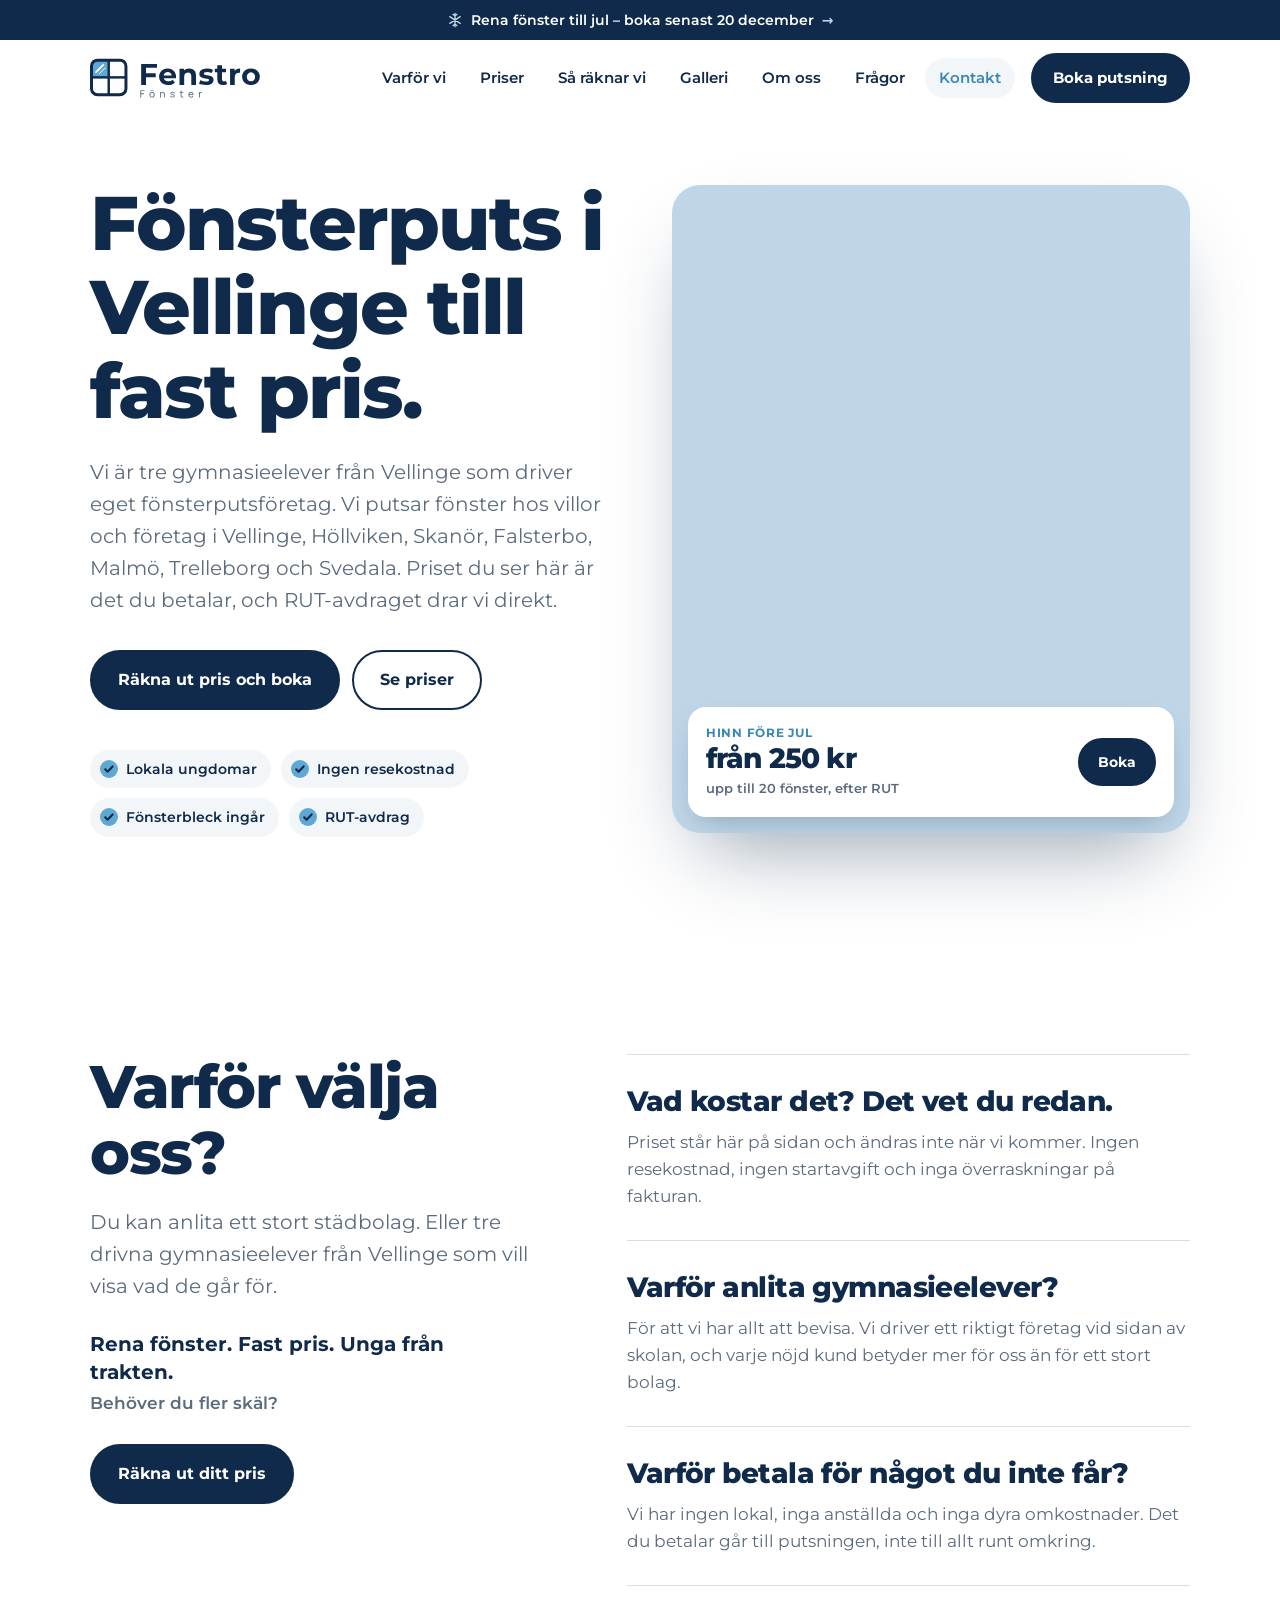
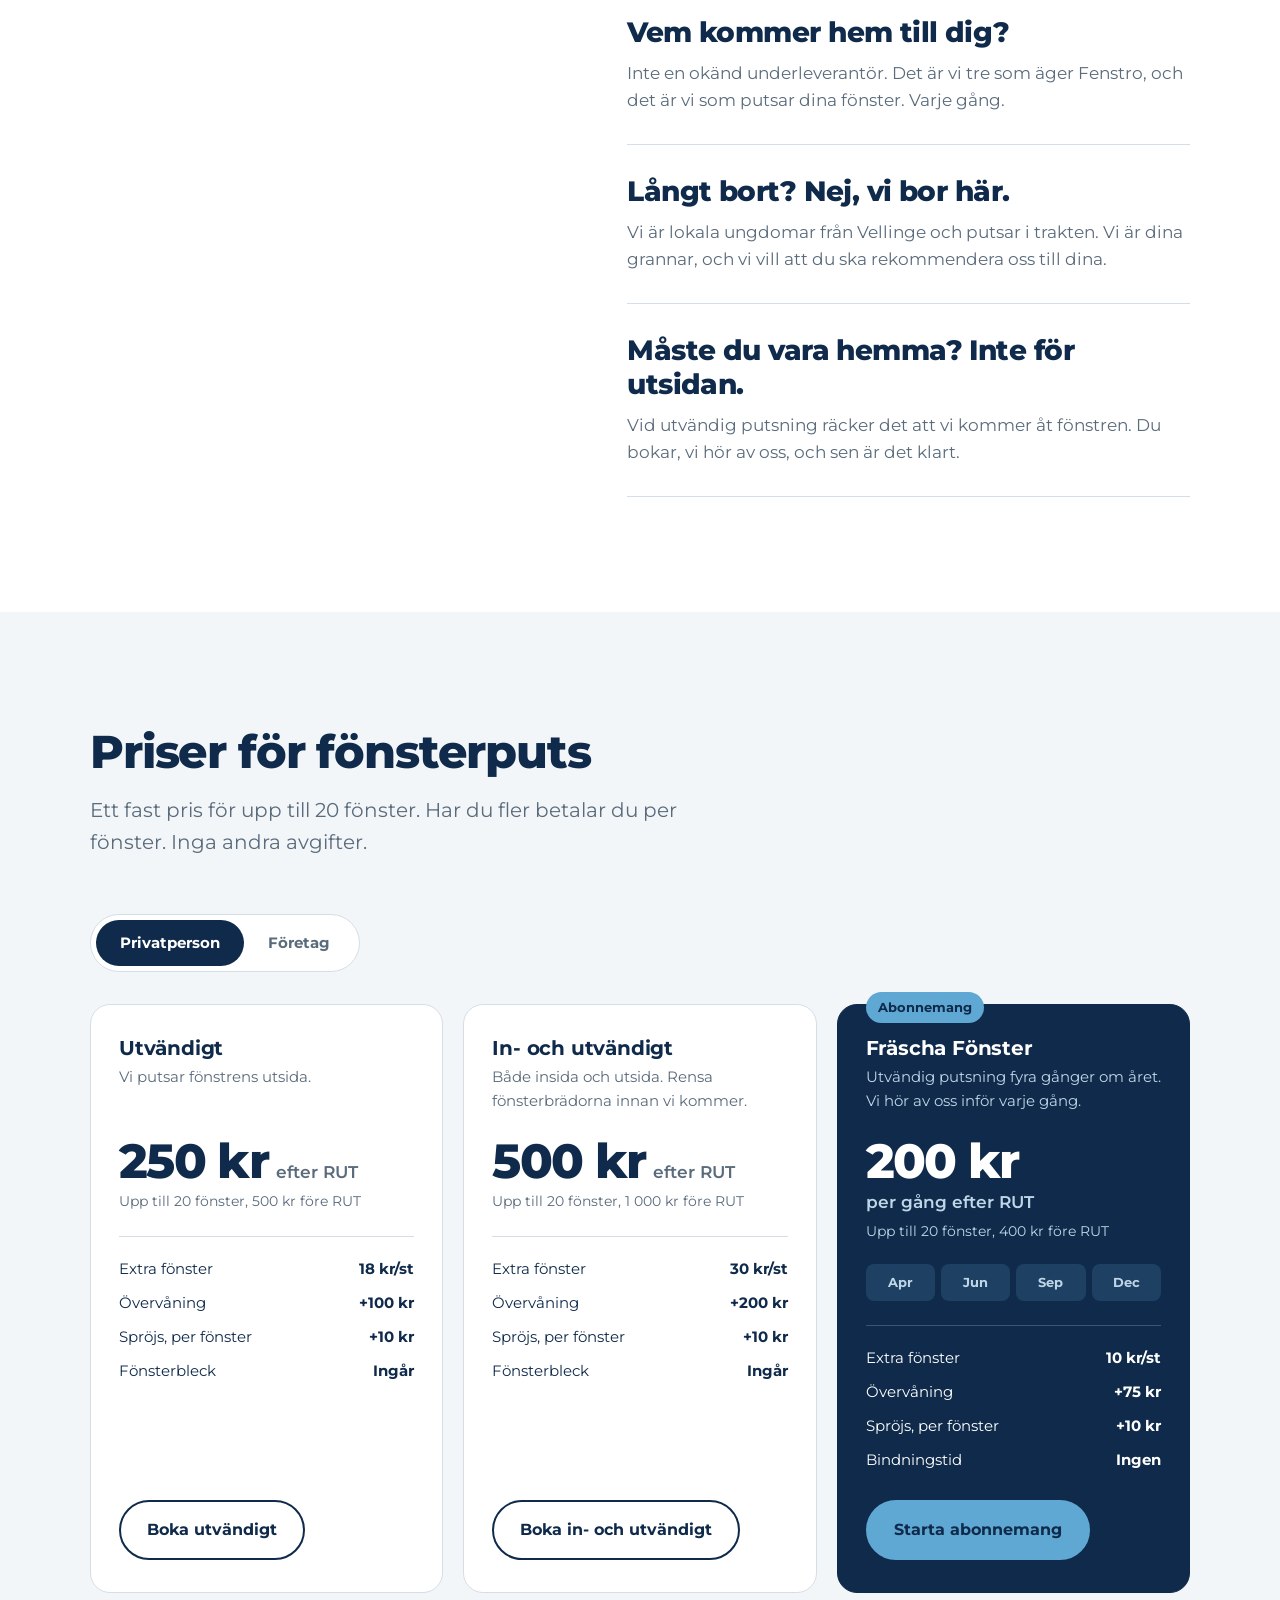
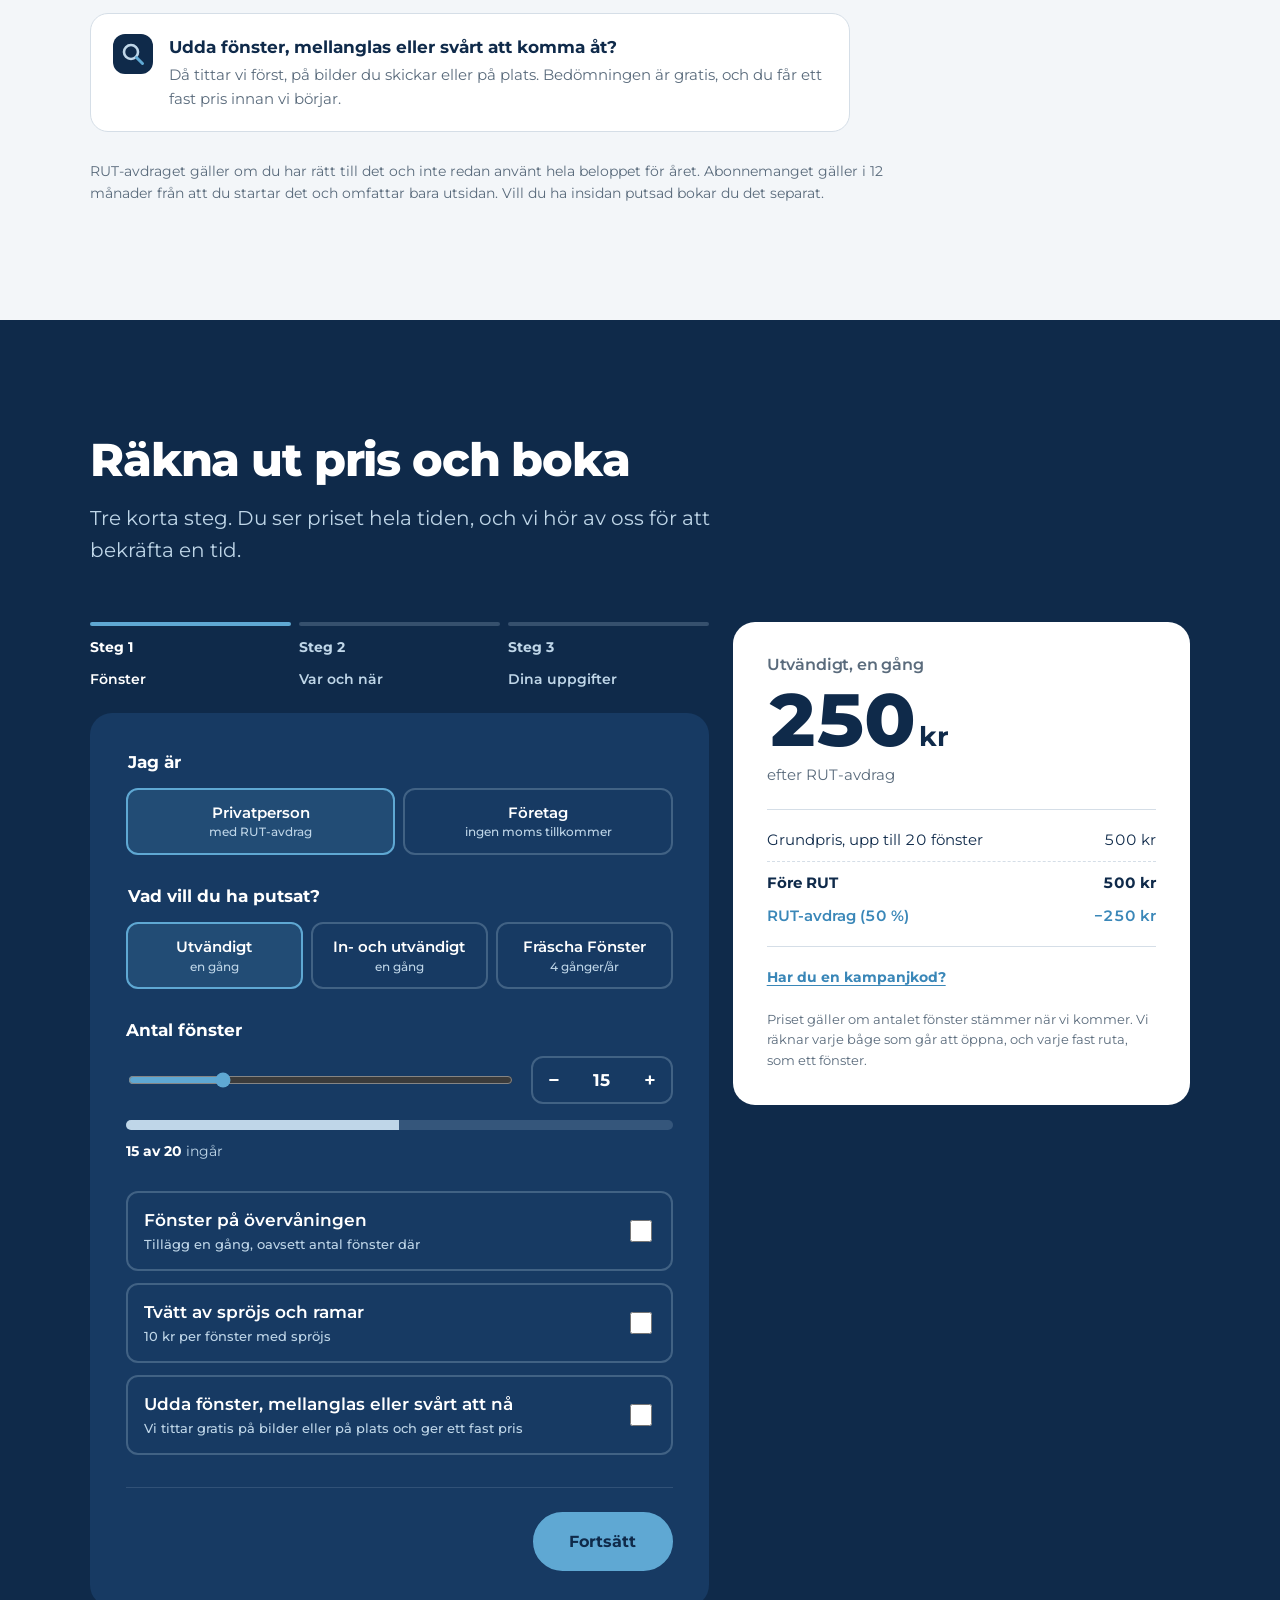
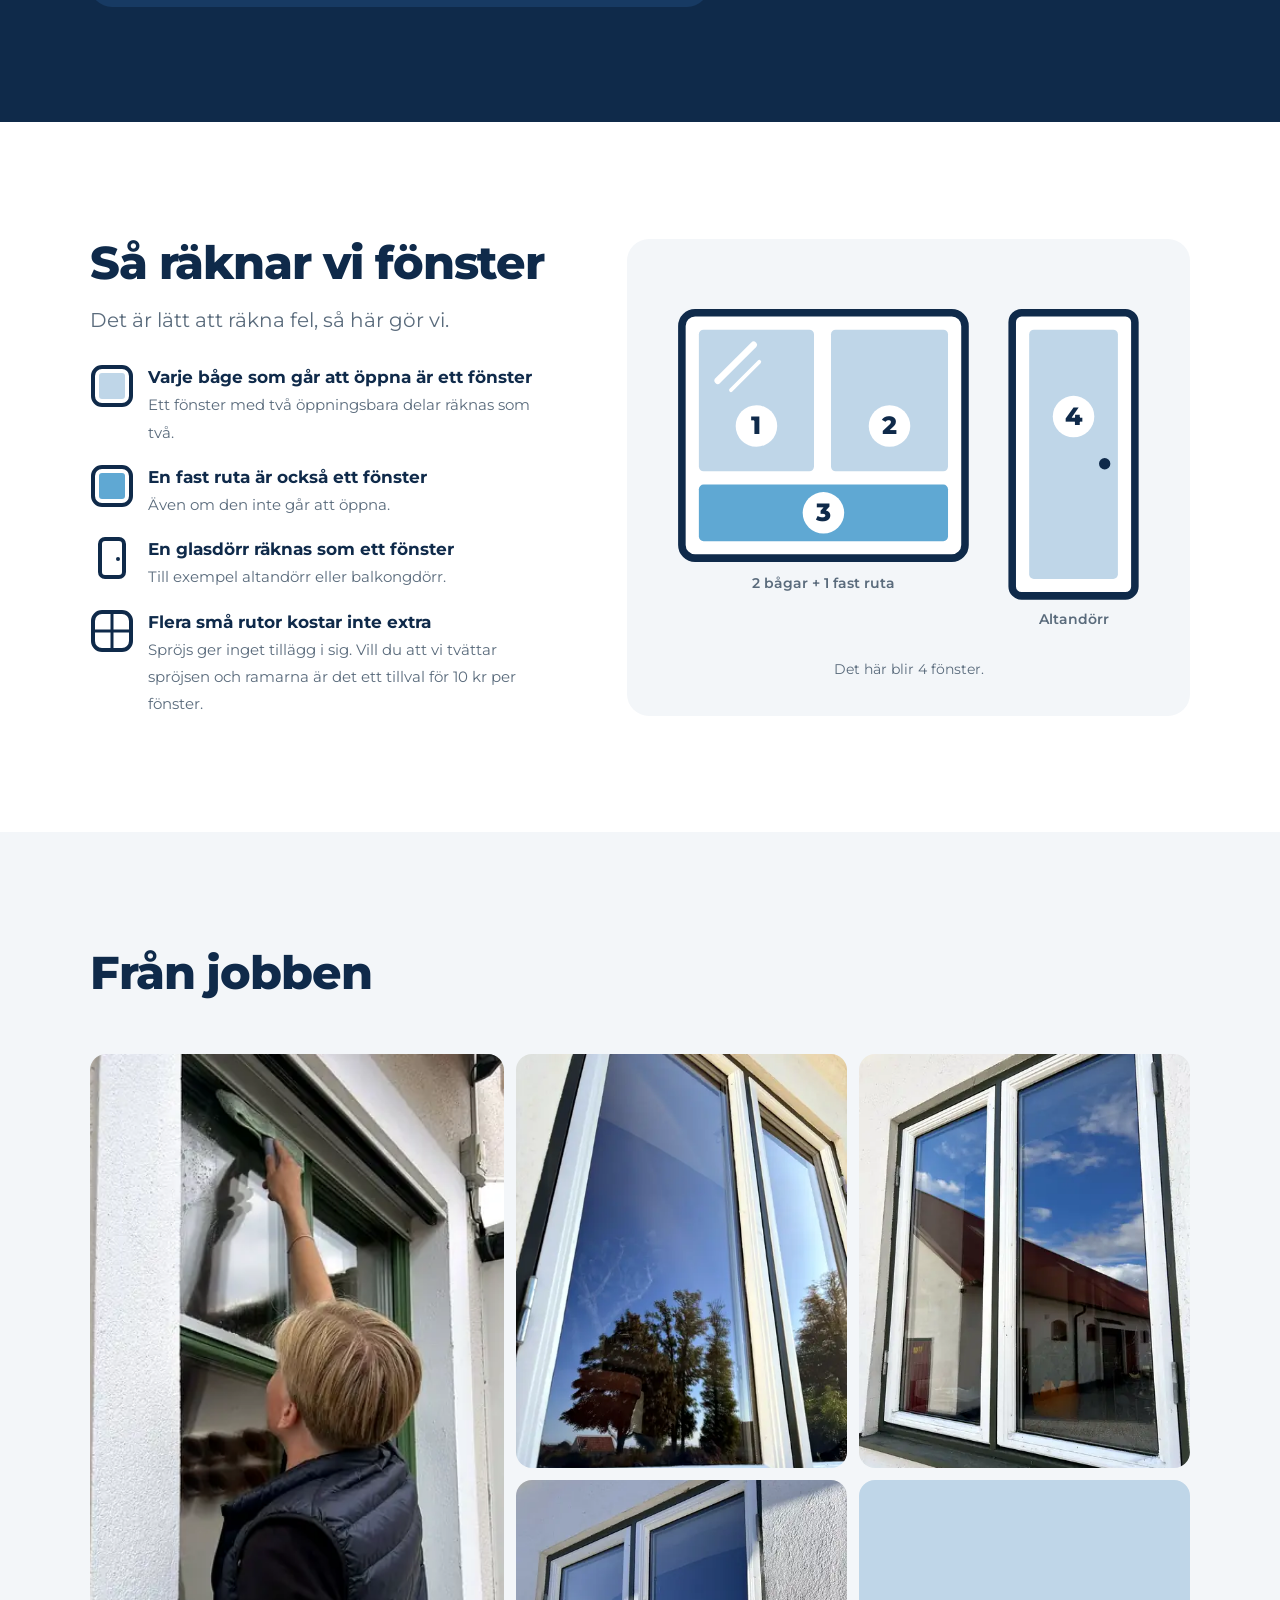
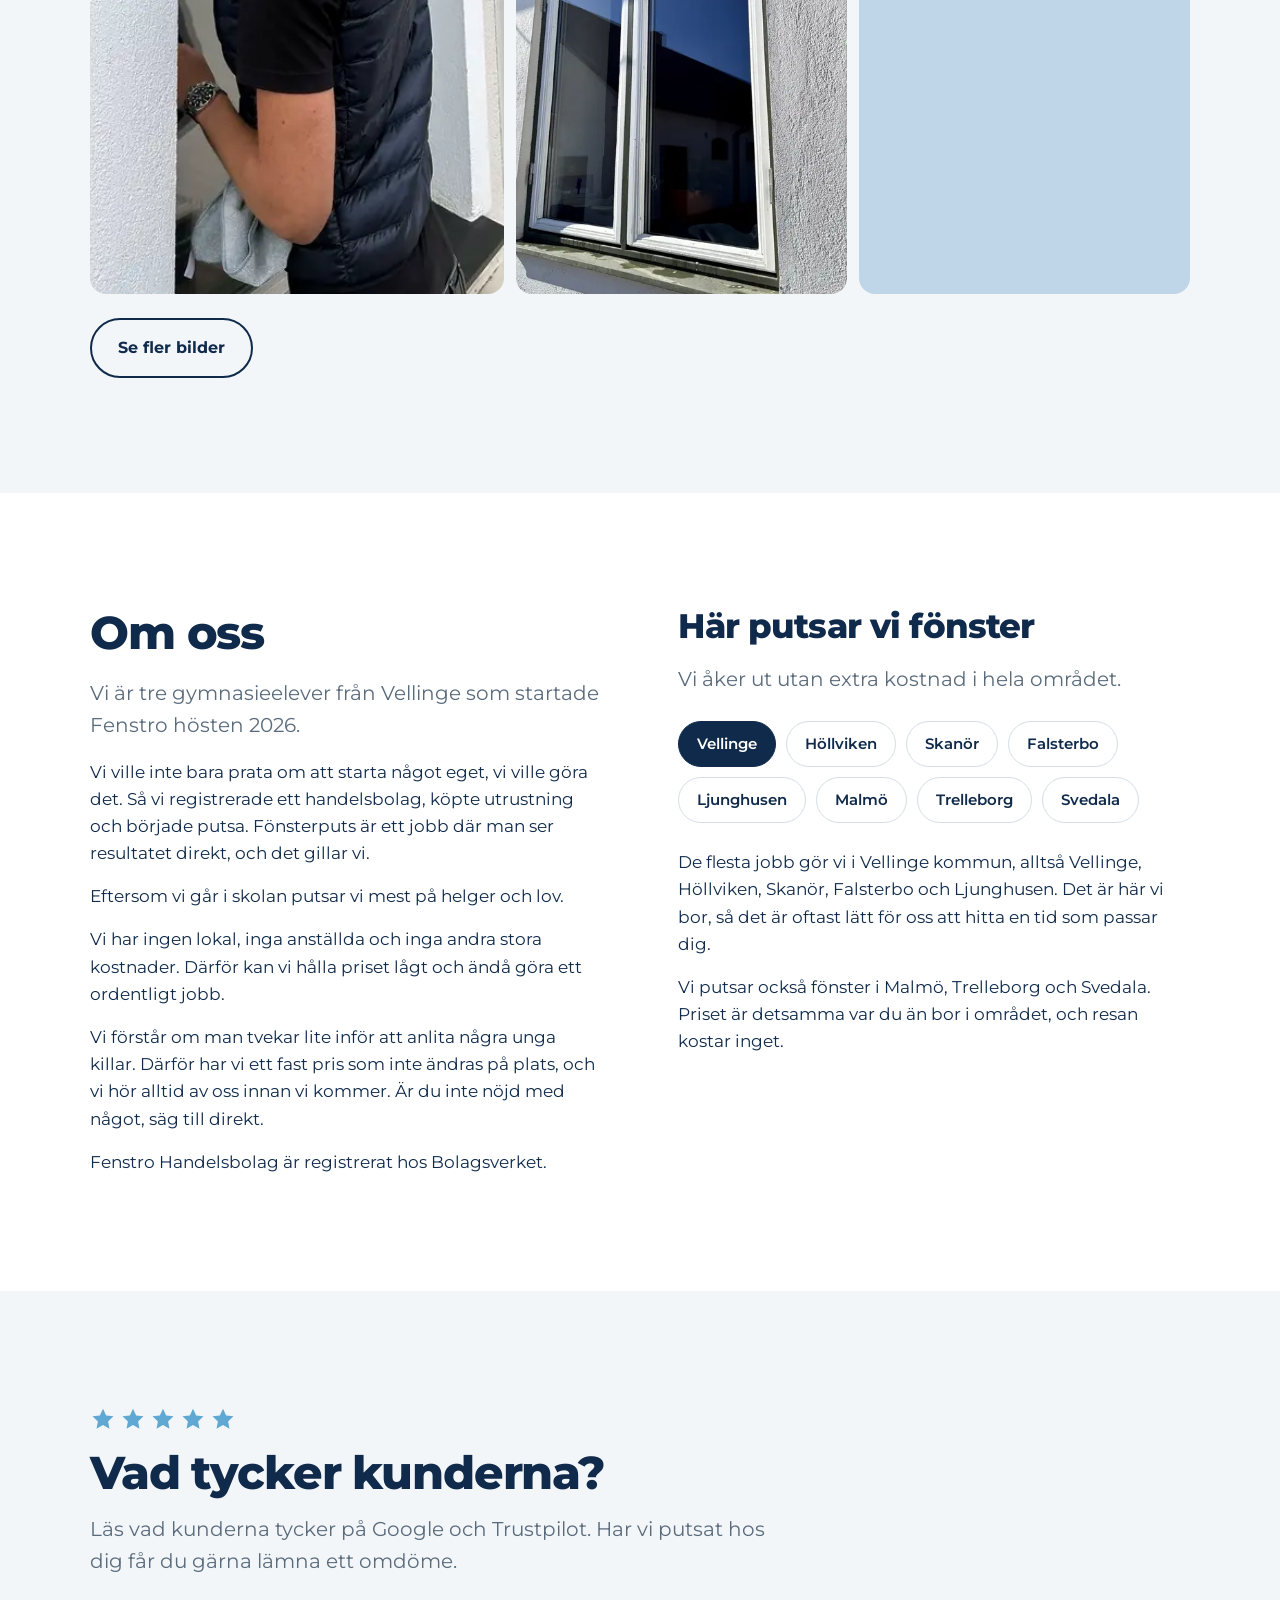
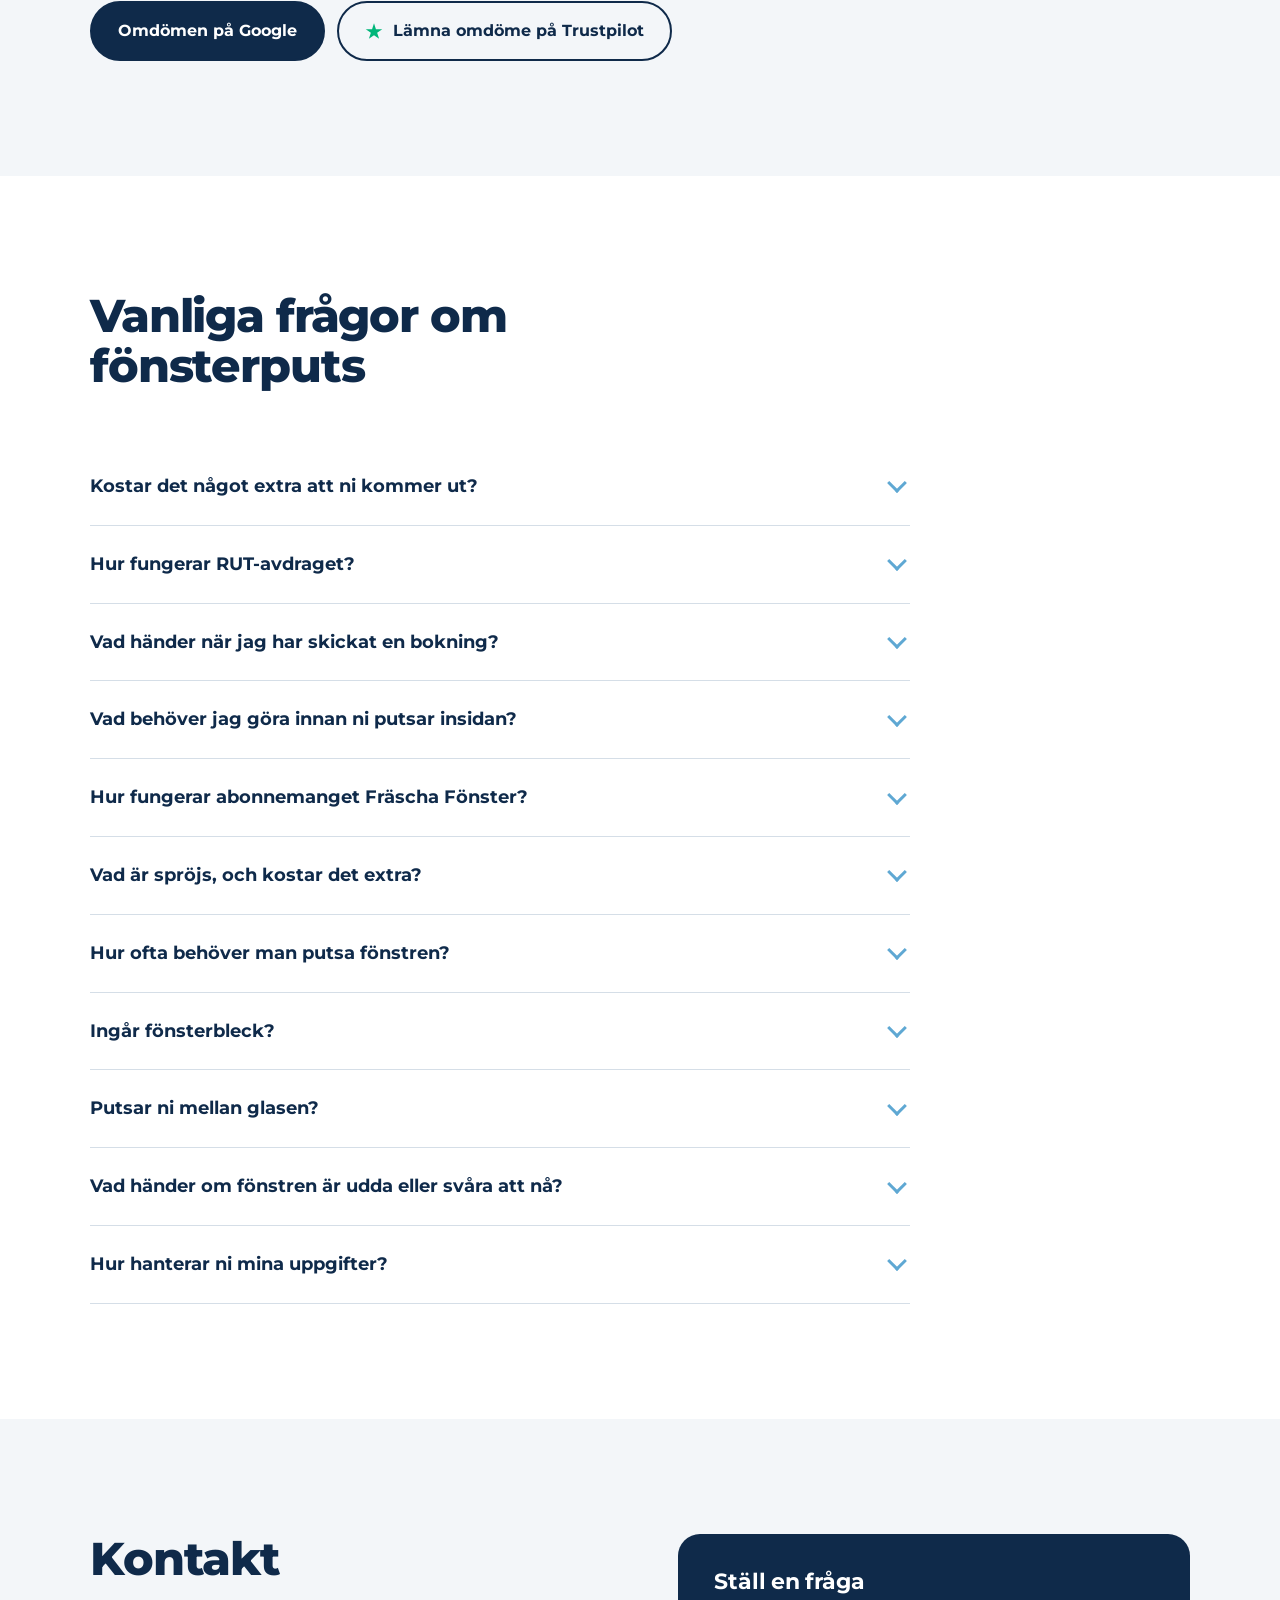
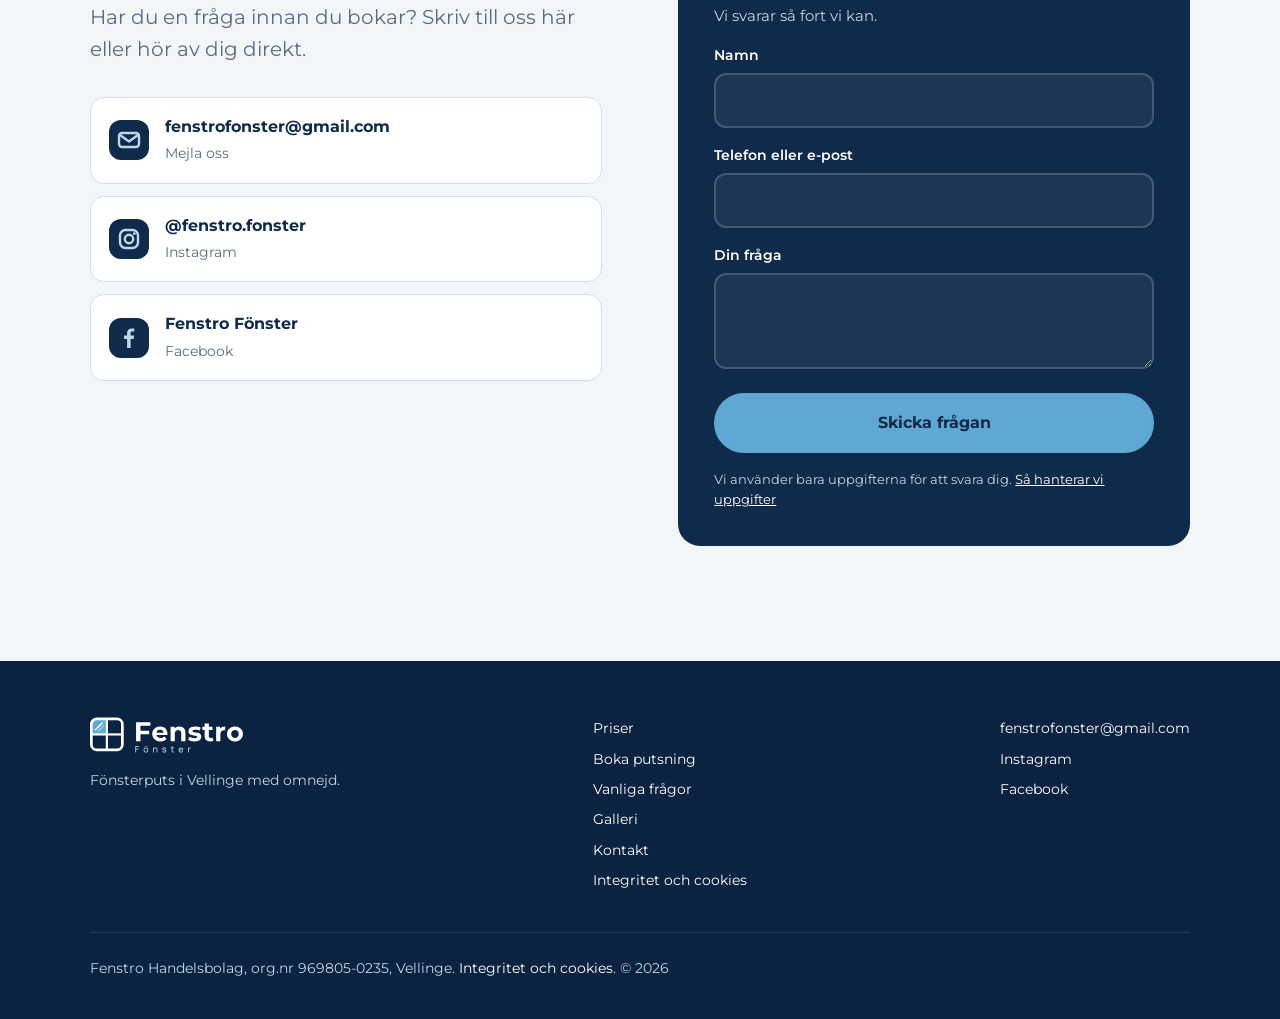
==== commit 9ccb7d1d: "SEO: bättre titlar, rubriker och text om orterna - Ny sidtitel och metabeskrivning med fönsterputs V" ====
--- a/index.html
+++ b/index.html
@@ -3,8 +3,8 @@
 <head>
 <meta charset="utf-8">
 <meta name="viewport" content="width=device-width, initial-scale=1, viewport-fit=cover">
-<title>Fenstro Fönster – Fönsterputs i Vellinge, Malmö, Trelleborg och Svedala</title>
-<meta name="description" content="Fönsterputs för villor och företag i Vellinge med omnejd. Fast pris från 250 kr efter RUT, ingen resekostnad och inga andra tillägg. Boka direkt på sidan.">
+<title>Fönsterputs i Vellinge – fast pris från 250 kr | Fenstro Fönster</title>
+<meta name="description" content="Fönsterputs i Vellinge, Höllviken, Skanör och Falsterbo. Fast pris från 250 kr efter RUT-avdrag, ingen resekostnad. Räkna ut priset och boka direkt.">
 <link rel="canonical" href="https://fenstrofonster.se/">
 <meta name="theme-color" content="#0F2A4A">
 <meta name="google-site-verification" content="GY5nd0DKDicB9fPD5pTKcwg4e1g4j37tXLis4dD5III" />
@@ -13,7 +13,7 @@
 <link rel="apple-touch-icon" href="img/apple-touch-icon.png">
 <meta property="og:type" content="website">
 <meta property="og:locale" content="sv_SE">
-<meta property="og:title" content="Fenstro Fönster – Fönsterputs i Vellinge med omnejd">
+<meta property="og:title" content="Fönsterputs i Vellinge – Fenstro Fönster">
 <meta property="og:description" content="Fast pris från 250 kr efter RUT. Ingen resekostnad, inga tillägg. Boka direkt på sidan.">
 <meta property="og:url" content="https://fenstrofonster.se/">
 <meta property="og:image" content="https://fenstrofonster.se/img/og.jpg">
@@ -28,15 +28,111 @@
   "logo": "https://fenstrofonster.se/img/logo.svg",
   "image": "https://fenstrofonster.se/img/og.jpg",
   "email": "fenstrofonster@gmail.com",
-  "description": "Fönsterputs för privatpersoner och företag i Vellinge kommun, Malmö, Trelleborg och Svedala.",
+  "description": "Fönsterputs för villor och företag i Vellinge, Höllviken, Skanör, Falsterbo, Ljunghusen, Malmö, Trelleborg och Svedala. Fast pris med RUT-avdrag.",
   "priceRange": "250–1000 kr",
-  "areaServed": ["Vellinge kommun", "Malmö", "Trelleborg", "Svedala"],
+  "areaServed": ["Vellinge", "Höllviken", "Skanör", "Falsterbo", "Ljunghusen", "Malmö", "Trelleborg", "Svedala"],
   "address": {"@type": "PostalAddress", "addressLocality": "Vellinge", "addressCountry": "SE"},
   "sameAs": ["https://www.instagram.com/fenstro.fonster/"]
 }
 </script>
+<script type="application/ld+json">
+{
+  "@context": "https://schema.org",
+  "@type": "FAQPage",
+  "mainEntity": [
+    {
+      "@type": "Question",
+      "name": "Kostar det något extra att ni kommer ut?",
+      "acceptedAnswer": {
+        "@type": "Answer",
+        "text": "Nej. Vi tar inga resekostnader, startavgifter eller andra tillägg. Du betalar priset för putsningen och eventuella tillval du har valt."
+      }
+    },
+    {
+      "@type": "Question",
+      "name": "Hur fungerar RUT-avdraget?",
+      "acceptedAnswer": {
+        "@type": "Answer",
+        "text": "Fönsterputs i hemmet ger rätt till RUT-avdrag, vilket halverar priset. Du betalar halva beloppet och vi ansöker om resten hos Skatteverket. Du behöver ha rätt till RUT och utrymme kvar för året. Företag kan inte använda RUT."
+      }
+    },
+    {
+      "@type": "Question",
+      "name": "Vad händer när jag har skickat en bokning?",
+      "acceptedAnswer": {
+        "@type": "Answer",
+        "text": "Vi får din förfrågan direkt och hör av oss för att bekräfta en tid. Bokningen är inte bindande förrän vi har kommit överens om en tid."
+      }
+    },
+    {
+      "@type": "Question",
+      "name": "Vad behöver jag göra innan ni putsar insidan?",
+      "acceptedAnswer": {
+        "@type": "Answer",
+        "text": "Ta bort saker från fönsterbrädorna och se till att vi kommer åt fönstren. Då går det snabbare och inget riskerar att gå sönder."
+      }
+    },
+    {
+      "@type": "Question",
+      "name": "Hur fungerar abonnemanget Fräscha Fönster?",
+      "acceptedAnswer": {
+        "@type": "Answer",
+        "text": "Vi putsar utsidan fyra gånger om året, i april, juni, september och december. Vi hör av oss inför varje gång och bokar en dag. Abonnemanget gäller i 12 månader från att du startar det och har ingen bindningstid."
+      }
+    },
+    {
+      "@type": "Question",
+      "name": "Vad är spröjs, och kostar det extra?",
+      "acceptedAnswer": {
+        "@type": "Answer",
+        "text": "Spröjs är ribborna som delar upp ett fönster i mindre rutor. Ett fönster med spröjs kostar inget extra. Vill du att vi också tvättar spröjsen och ramarna runt glaset kostar det 10 kr per fönster."
+      }
+    },
+    {
+      "@type": "Question",
+      "name": "Hur ofta behöver man putsa fönstren?",
+      "acceptedAnswer": {
+        "@type": "Answer",
+        "text": "Det beror på var du bor. Nära havet, som i Höllviken, Skanör och Falsterbo, blir fönstren smutsiga snabbare av salt och sand. Där brukar det vara värt att putsa utsidan tre till fyra gånger om året. På andra ställen räcker det ofta med två gånger, på våren och på hösten."
+      }
+    },
+    {
+      "@type": "Question",
+      "name": "Ingår fönsterbleck?",
+      "acceptedAnswer": {
+        "@type": "Answer",
+        "text": "Ja, vi torkar fönsterblecken utan extra kostnad."
+      }
+    },
+    {
+      "@type": "Question",
+      "name": "Putsar ni mellan glasen?",
+      "acceptedAnswer": {
+        "@type": "Answer",
+        "text": "Ja, på fönster som går att öppna isär. Hur mycket jobb det blir beror på fönstren, så vi tittar först, på bilder eller på plats. Bedömningen är gratis, och du får ett fast pris innan vi börjar. Fönster med isolerglas (två glas ihopsatta) har inget mellan att putsa."
+      }
+    },
+    {
+      "@type": "Question",
+      "name": "Vad händer om fönstren är udda eller svåra att nå?",
+      "acceptedAnswer": {
+        "@type": "Answer",
+        "text": "Till exempel fönster högt upp, över ett glastak eller med ovanlig öppning. Då gör vi en gratis bedömning innan vi bestämmer pris. Ofta räcker det med bilder, annars kommer vi ut och tittar. Är något för riskabelt säger vi det hellre direkt än chansar."
+      }
+    },
+    {
+      "@type": "Question",
+      "name": "Hur hanterar ni mina uppgifter?",
+      "acceptedAnswer": {
+        "@type": "Answer",
+        "text": "Vi använder bara uppgifterna du skickar till oss för att kontakta dig, utföra jobbet och sköta fakturor och RUT-avdrag. Vi säljer dem aldrig. Sidan använder inga cookies. Läs mer om hur vi hanterar uppgifter"
+      }
+    }
+  ]
+}
+</script>
 <!--css--><style>@font-face{font-family:Montserrat;src:url(../fonts/montserrat.woff2) format("woff2");font-weight:100 900;font-style:normal;font-display:swap}:root{--ink:#0F2A4A;--ink-2:#173a63;--ink-3:#1e4675;--glas:#5FA8D3;--glas-d:#3a87b8;--frost:#BFD6E8;--is:#F3F6F9;--skiffer:#5A6B7C;--vit:#fff;--linje:#D5DEE7;--max:1180px;--pad:clamp(20px,4vw,40px);--ease:cubic-bezier(.2,.7,.2,1)}*,*:before,*:after{box-sizing:border-box}html{scroll-behavior:smooth;scroll-padding-top:84px;-webkit-text-size-adjust:100%}body{margin:0;font-family:Montserrat,system-ui,-apple-system,Segoe UI,sans-serif;font-size:17px;line-height:1.6;color:var(--ink);background:var(--vit);text-rendering:optimizeLegibility;-webkit-font-smoothing:antialiased}img{display:block;max-width:100%;height:auto}a{color:inherit}h1,h2,h3{line-height:1.1;margin:0;font-weight:800;letter-spacing:-.025em}h1{font-size:clamp(42px,6.4vw,76px)}h2{font-size:clamp(30px,3.8vw,46px)}h3{font-size:20px;font-weight:700;letter-spacing:-.01em}p{margin:0}button{font:inherit;color:inherit}.wrap{max-width:var(--max);margin:0 auto;padding:0 var(--pad)}.lead{font-size:clamp(18px,1.6vw,20px);color:var(--skiffer);max-width:34em}:focus-visible{outline:3px solid var(--glas);outline-offset:3px;border-radius:6px}.sr{position:absolute;width:1px;height:1px;overflow:hidden;clip:rect(0 0 0 0);white-space:nowrap}[hidden]{display:none!important}.btn{display:inline-flex;align-items:center;justify-content:center;gap:10px;font-weight:700;font-size:16px;text-decoration:none;cursor:pointer;padding:15px 26px;border-radius:999px;border:2px solid var(--ink);background:var(--ink);color:var(--vit);transition:background .15s,color .15s,border-color .15s,transform .15s}.btn:hover{background:var(--ink-2);border-color:var(--ink-2)}.btn:active{transform:translateY(1px)}.btn--ghost{background:transparent;color:var(--ink)}.btn--ghost:hover{background:var(--ink);color:var(--vit)}.btn--glas{background:var(--glas);border-color:var(--glas);color:var(--ink)}.btn--glas:hover{background:var(--frost);border-color:var(--frost)}.btn--line{background:transparent;color:var(--vit);border-color:#bfd6e866}.btn--line:hover{background:#bfd6e81f;border-color:var(--frost)}.btn[disabled]{opacity:.55;cursor:wait}.top{position:sticky;top:0;z-index:50;background:var(--vit);border-bottom:1px solid transparent;transition:border-color .2s}.top.is-scrolled{border-bottom-color:var(--linje)}.top__in{display:flex;align-items:center;justify-content:space-between;gap:24px;height:76px}.top__logo img{height:40px;width:auto}.nav{display:flex;align-items:center;gap:6px}.nav a:not(.btn){text-decoration:none;font-weight:600;font-size:15px;padding:8px 14px;border-radius:999px;transition:background .15s,color .15s}.nav a:not(.btn):hover{background:var(--is)}.nav a[aria-current=true]{background:var(--is);color:var(--glas-d)}.nav .btn{padding:11px 20px;font-size:15px;margin-left:10px}.menu-btn{display:none;background:none;border:0;padding:8px;cursor:pointer;color:var(--ink)}.menu-btn svg{display:block}@media(max-width:1060px){.menu-btn{display:block}.nav{position:fixed;inset:76px 0 auto;flex-direction:column;align-items:stretch;gap:0;background:var(--vit);padding:8px var(--pad) 24px;border-bottom:1px solid var(--linje);box-shadow:0 24px 40px #0f2a4a1f;display:none}.nav.is-open{display:flex}.nav a:not(.btn){padding:15px 4px;border-bottom:1px solid var(--is);font-size:17px;border-radius:0}.nav a[aria-current=true],.nav a:not(.btn):hover{background:none}.nav .btn{margin:16px 0 0;padding:15px}}.hero{padding:clamp(28px,5vw,64px) 0 clamp(56px,8vw,104px)}.hero__grid{display:grid;grid-template-columns:1fr 1fr;gap:clamp(32px,5vw,72px);align-items:center}.hero h1{max-width:9.5em}.hero .lead{margin-top:24px}.hero__cta{display:flex;flex-wrap:wrap;gap:12px;margin-top:34px}.hero__facts{display:flex;flex-wrap:wrap;gap:10px;margin:40px 0 0;padding:0;list-style:none}.hero__facts li{display:inline-flex;gap:8px;align-items:center;font-size:14px;font-weight:600;padding:8px 14px 8px 10px;border-radius:999px;background:var(--is)}.shot{position:relative;border-radius:28px;overflow:hidden;aspect-ratio:4/5;background:var(--frost);box-shadow:0 40px 80px -30px #0f2a4a73}.shot img{width:100%;height:100%;object-fit:cover;object-position:50% 30%}.shot__card{position:absolute;z-index:4;left:16px;right:16px;bottom:16px;display:flex;align-items:center;justify-content:space-between;gap:16px;padding:16px 18px;border-radius:18px;color:var(--ink);background:var(--vit);box-shadow:0 12px 30px -12px #0f2a4a59}.shot__card b{display:block;font-size:28px;font-weight:800;letter-spacing:-.03em;line-height:1.05}.shot__card span{font-size:13px;font-weight:600;color:var(--skiffer)}.shot__card .btn{padding:11px 18px;font-size:14px;flex:none}@media(max-width:920px){.hero__grid{grid-template-columns:1fr}.shot{aspect-ratio:5/5;max-width:560px}}@media(max-width:420px){.shot__card .btn{display:none}}.sec{padding:clamp(64px,9vw,120px) 0}.sec--is{background:var(--is)}.sec--ink{background:var(--ink);color:var(--vit)}.sec__head{max-width:640px;margin-bottom:clamp(36px,5vw,56px)}.sec__head .lead{margin-top:16px}.sec--ink .lead{color:var(--frost)}.why{display:grid;grid-template-columns:.9fr 1.1fr;gap:clamp(36px,6vw,96px);align-items:start}.why__head{position:sticky;top:110px}.why__head h2{font-size:clamp(36px,5vw,60px)}.why__head .lead{margin-top:20px}.why__end{margin-top:28px;font-size:20px;font-weight:700;line-height:1.4;max-width:18em}.why__end span{display:block;color:var(--skiffer);font-weight:600;font-size:17px;margin-top:6px}.why__head .btn{margin-top:28px}.why__list{list-style:none;margin:0;padding:0}.why__list li{padding:30px 0;border-top:1px solid var(--linje)}.why__list li:last-child{border-bottom:1px solid var(--linje)}.why__q{font-size:clamp(22px,2.4vw,28px);font-weight:800;letter-spacing:-.02em;line-height:1.2}.why__a{color:var(--skiffer);margin-top:10px;max-width:34em}@media(max-width:860px){.why{grid-template-columns:1fr}.why__head{position:static}}.tabs{display:inline-flex;background:var(--vit);border:1px solid var(--linje);border-radius:999px;padding:5px;margin-bottom:32px}.tabs button{font-weight:700;font-size:15px;border:0;background:none;color:var(--skiffer);padding:11px 24px;border-radius:999px;cursor:pointer;transition:background .2s,color .2s}.tabs button[aria-selected=true]{background:var(--ink);color:var(--vit)}.prices{display:grid;grid-template-columns:repeat(3,minmax(0,1fr));gap:20px}.price{background:var(--vit);border-radius:20px;padding:32px 28px;display:flex;flex-direction:column;border:1px solid var(--linje)}.price h3{margin-bottom:6px}.price__desc{color:var(--skiffer);font-size:15px;min-height:3.2em}.price__amount{margin:24px 0 4px;display:flex;flex-wrap:wrap;align-items:baseline;gap:4px 8px}.price__amount strong{font-size:48px;font-weight:800;letter-spacing:-.035em;line-height:1;white-space:nowrap}.price__amount span{font-weight:600;color:var(--skiffer)}.price__before{font-size:14px;color:var(--skiffer)}.price ul{list-style:none;margin:24px 0 0;padding:20px 0 0;border-top:1px solid var(--linje);display:grid;gap:10px;font-size:15px}.price li{display:flex;justify-content:space-between;gap:12px}.price li span:last-child{font-weight:700;white-space:nowrap}.price__foot{margin-top:auto;padding-top:28px}.price--abo{background:var(--ink);color:var(--vit);border-color:var(--ink);position:relative}.price--abo .price__desc,.price--abo .price__before,.price--abo .price__amount span{color:var(--frost)}.price--abo ul{border-top-color:#bfd6e840}.price__badge{position:absolute;top:-13px;left:28px;background:var(--glas);color:var(--ink);font-size:13px;font-weight:700;padding:5px 12px;border-radius:999px}.months{display:grid;grid-template-columns:repeat(4,1fr);gap:6px;margin-top:22px}.months span{text-align:center;font-size:13px;font-weight:700;padding:8px 0;border-radius:8px;background:#5fa8d32e;color:var(--frost)}.assess{display:flex;gap:16px;align-items:flex-start;margin-top:20px;padding:20px 22px;border-radius:18px;background:var(--vit);border:1px solid var(--linje);max-width:760px}.assess svg{flex:none}.assess b{display:block;font-size:17px}.assess span{display:block;color:var(--skiffer);font-size:15px;margin-top:2px}.price__note{font-size:14px;color:var(--skiffer);margin-top:28px;max-width:60em}.biz{background:var(--vit);border-radius:20px;border:1px solid var(--linje);overflow:hidden}.biz table{width:100%;border-collapse:collapse;font-size:16px}.biz th,.biz td{text-align:left;padding:20px 28px;border-bottom:1px solid var(--linje)}.biz th{font-size:14px;color:var(--skiffer);font-weight:600;background:var(--is)}.biz td:not(:first-child),.biz th:not(:first-child){text-align:right;white-space:nowrap}.biz tr:last-child td{border-bottom:0}.biz__foot{display:flex;flex-wrap:wrap;gap:16px 28px;align-items:center;justify-content:space-between;margin-top:24px}@media(max-width:980px){.prices{grid-template-columns:1fr;max-width:560px}.price__desc{min-height:0}}@media(max-width:560px){.biz th,.biz td{padding:16px}}.book{display:grid;grid-template-columns:1.15fr .85fr;gap:24px;align-items:start}.steps{display:flex;gap:8px;margin:0 0 22px;padding:0;list-style:none}.steps li{flex:1;display:flex;flex-direction:column;gap:10px;font-size:14px;font-weight:600;color:var(--frost)}.steps li:before{content:"";height:4px;border-radius:4px;background:#bfd6e838;transition:background .3s}.steps li.is-done:before,.steps li.is-now:before{background:var(--glas)}.steps li.is-now{color:var(--vit)}.steps b{font-weight:700}.panel{background:var(--ink-2);border-radius:22px;padding:clamp(22px,3vw,36px)}.panel__body{display:grid;gap:28px}.panel__nav{display:flex;justify-content:space-between;gap:12px;margin-top:32px;padding-top:24px;border-top:1px solid rgba(191,214,232,.15)}.panel__nav .btn{min-width:140px}.step-enter{animation:stepIn .35s var(--ease)}@keyframes stepIn{0%{opacity:0;transform:translate(12px)}to{opacity:1;transform:none}}.field-label{display:block;font-weight:700;margin-bottom:12px}.seg{display:grid;grid-template-columns:repeat(3,1fr);gap:8px}.seg--2{grid-template-columns:repeat(2,1fr)}.seg input{position:absolute;opacity:0;pointer-events:none}.seg label{display:block;text-align:center;padding:13px 8px;border-radius:12px;border:2px solid rgba(191,214,232,.25);cursor:pointer;font-weight:600;font-size:15px;line-height:1.3;transition:border-color .15s,background .15s}.seg label:hover{border-color:#bfd6e880}.seg label small{display:block;font-weight:500;font-size:12px;color:var(--frost);margin-top:2px}.seg input:checked+label{border-color:var(--glas);background:#5fa8d329}.seg input:focus-visible+label{outline:3px solid var(--glas);outline-offset:3px}.count{display:flex;align-items:center;gap:16px}.count input[type=range]{flex:1;accent-color:var(--glas);height:28px;min-width:0}.stepper{display:inline-flex;align-items:center;border:2px solid rgba(191,214,232,.25);border-radius:12px;overflow:hidden;flex:none}.stepper button{width:42px;height:44px;border:0;background:none;color:var(--vit);font-size:20px;font-weight:600;cursor:pointer}.stepper button:hover{background:#5fa8d333}.stepper input{width:54px;height:44px;border:0;background:none;color:var(--vit);font:inherit;font-weight:700;font-size:17px;text-align:center;-moz-appearance:textfield}.stepper input::-webkit-outer-spin-button,.stepper input::-webkit-inner-spin-button{-webkit-appearance:none;margin:0}.meter{margin-top:16px}.meter__bar{position:relative;height:10px;border-radius:999px;background:#bfd6e82e;overflow:hidden;display:flex}.meter__in{height:100%;background:var(--frost);transition:width .3s var(--ease)}.meter__ex{height:100%;background:var(--glas);transition:width .3s var(--ease)}.meter__txt{display:flex;justify-content:space-between;gap:12px;font-size:14px;color:var(--frost);margin-top:10px}.meter__txt b{color:var(--vit);font-weight:700}.toggles{display:grid;gap:12px}.check{display:flex;align-items:center;justify-content:space-between;gap:16px;padding:14px 16px;border-radius:12px;border:2px solid rgba(191,214,232,.25);cursor:pointer}.check:has(input:checked){border-color:var(--glas);background:#5fa8d31a}.check span{font-weight:600}.check small{display:block;font-weight:500;color:var(--frost);font-size:13px}.check input{width:22px;height:22px;accent-color:var(--glas);cursor:pointer;flex:none}.note{font-size:14px;color:var(--frost);background:#5fa8d31f;border-radius:12px;padding:12px 14px}.inputs{display:grid;grid-template-columns:1fr 1fr;gap:16px}.inputs .full{grid-column:1/-1}.inp label{display:block;font-weight:600;font-size:14px;margin-bottom:6px}.inp label small{font-weight:500;color:var(--frost)}.inp input,.inp select,.inp textarea{width:100%;font:inherit;font-size:16px;color:var(--vit);background:#ffffff0f;border:2px solid rgba(191,214,232,.22);border-radius:12px;padding:13px 14px;transition:border-color .15s,background .15s}.inp select option{color:var(--ink)}.inp input::placeholder,.inp textarea::placeholder{color:#bfd6e88c}.inp input:focus,.inp select:focus,.inp textarea:focus{outline:none;border-color:var(--glas);background:#ffffff1a}.inp textarea{min-height:96px;resize:vertical}.inp input[aria-invalid=true]{border-color:#f0a3a3}.inp input[type=date]{color-scheme:dark}.err{color:#ffc2c2;font-size:14px;font-weight:600}.consent{display:flex;gap:12px;align-items:flex-start;font-size:14px;color:var(--frost)}.consent input{width:20px;height:20px;margin-top:2px;accent-color:var(--glas);flex:none}.sum{background:var(--vit);color:var(--ink);border-radius:22px;padding:clamp(22px,3vw,34px);position:sticky;top:96px}.sum h3{font-size:16px;color:var(--skiffer);font-weight:600}.big{font-size:clamp(54px,6vw,74px);font-weight:800;letter-spacing:-.045em;line-height:1;margin:10px 0 6px;font-variant-numeric:tabular-nums}.big small{font-size:.36em;letter-spacing:0;font-weight:700;margin-left:6px}.sum__sub{color:var(--skiffer);font-size:15px}.rows{list-style:none;margin:22px 0 0;padding:18px 0 0;border-top:1px solid var(--linje);display:grid;gap:9px;font-size:15px}.rows li{display:flex;justify-content:space-between;gap:12px;font-variant-numeric:tabular-nums}.rows li span:last-child{white-space:nowrap}.rows li.tot{font-weight:700;padding-top:9px;border-top:1px dashed var(--linje)}.rows li.rut{color:var(--glas-d);font-weight:600}.sum__fine{font-size:13px;color:var(--skiffer);margin-top:18px}.promo{margin-top:18px;padding-top:16px;border-top:1px solid var(--linje)}.promo__open{background:none;border:0;padding:0;font-weight:700;font-size:14px;color:var(--glas-d);cursor:pointer;text-decoration:underline;text-underline-offset:3px}.promo__row{display:flex;gap:8px;margin-top:10px}.promo__row input{flex:1;min-width:0;font:inherit;font-size:15px;font-weight:600;letter-spacing:.04em;text-transform:uppercase;color:var(--ink);background:var(--is);border:2px solid transparent;border-radius:12px;padding:11px 14px}.promo__row input:focus{outline:none;border-color:var(--glas);background:var(--vit)}.promo__row .btn{padding:11px 18px;font-size:14px}.promo__msg{font-size:14px;font-weight:600;margin-top:10px}.promo__msg.ok{color:#1f7a4d}.promo__msg.no{color:#b3261e}.promo__tag{display:inline-flex;align-items:center;gap:10px;margin-top:10px;padding:8px 8px 8px 14px;border-radius:999px;background:#e5f3ea;color:#1f5f3d;font-size:14px;font-weight:700}.promo__tag button{border:0;background:#1f5f3d1f;color:#1f5f3d;width:26px;height:26px;border-radius:50%;cursor:pointer;font-size:15px;line-height:1}.rows li.disc{color:#1f7a4d;font-weight:600}.done{text-align:center;padding:clamp(24px,4vw,48px) 8px}.done__icon{width:72px;height:72px;margin:0 auto 22px;border-radius:50%;background:var(--glas);display:grid;place-items:center}.done__icon svg{stroke-dasharray:40;stroke-dashoffset:40;animation:draw .5s .15s var(--ease) forwards}@keyframes draw{to{stroke-dashoffset:0}}.done h3{font-size:28px;font-weight:800;letter-spacing:-.02em}.done p{color:var(--frost);margin:12px auto 0;max-width:30em}.done .btn{margin-top:28px}@media(max-width:920px){.book{grid-template-columns:1fr}.sum{position:static;order:-1}}@media(max-width:520px){.seg{grid-template-columns:1fr}.seg--2{grid-template-columns:1fr 1fr}.inputs{grid-template-columns:1fr}.steps li span{display:none}}.count-how{display:grid;grid-template-columns:.9fr 1.1fr;gap:clamp(32px,6vw,80px);align-items:center}.rules{list-style:none;margin:28px 0 0;padding:0;display:grid;gap:18px}.rules li{display:grid;grid-template-columns:44px 1fr;gap:14px;align-items:start}.rules b{display:block}.rules span{color:var(--skiffer);font-size:15px}.diagram{background:var(--is);border-radius:22px;padding:clamp(20px,3vw,36px);margin:0}.diagram svg{width:100%;height:auto}.diagram figcaption{font-size:14px;color:var(--skiffer);margin-top:16px;text-align:center}@media(max-width:860px){.count-how{grid-template-columns:1fr}}.gallery{display:grid;grid-template-columns:1.25fr 1fr 1fr;grid-template-rows:auto auto;gap:12px}.gallery figure{margin:0;border-radius:16px;overflow:hidden;background:var(--frost)}.gallery figure:first-child{grid-row:span 2}.gallery img{width:100%;height:100%;object-fit:cover;aspect-ratio:4/5}.gallery figure:first-child img{aspect-ratio:auto}@media(max-width:860px){.gallery{grid-template-columns:1fr 1fr}.gallery figure:first-child{grid-row:auto;grid-column:span 2}.gallery figure:first-child img{aspect-ratio:4/3}}.two{display:grid;grid-template-columns:1fr 1fr;gap:clamp(40px,6vw,96px)}.areas{display:flex;flex-wrap:wrap;gap:10px;margin:26px 0 0;padding:0;list-style:none}.areas li{padding:10px 18px;border-radius:999px;background:var(--vit);border:1px solid var(--linje);font-weight:600;font-size:15px}.areas li.home{background:var(--ink);color:var(--vit);border-color:var(--ink)}.two .lead{margin-top:18px}.two p+p{margin-top:16px}@media(max-width:860px){.two{grid-template-columns:1fr}}.reviews{display:flex;flex-wrap:wrap;align-items:center;justify-content:space-between;gap:24px 40px}.reviews h2{max-width:14em}.reviews .lead{margin-top:14px}.stars{display:flex;gap:4px;margin-bottom:16px}.reviews__btns{display:flex;flex-wrap:wrap;gap:12px}.btn.tp svg{flex:none}.faq{max-width:820px}.faq details{border-bottom:1px solid var(--linje)}.faq summary{list-style:none;cursor:pointer;padding:24px 48px 24px 0;font-weight:700;font-size:18px;position:relative}.faq summary::-webkit-details-marker{display:none}.faq summary:after{content:"";position:absolute;right:6px;top:50%;width:14px;height:14px;margin-top:-10px;border-right:3px solid var(--glas);border-bottom:3px solid var(--glas);transform:rotate(45deg);transition:transform .2s}.faq details[open] summary:after{transform:rotate(-135deg);margin-top:-2px}.faq details p{padding:0 0 24px;color:var(--skiffer);max-width:44em}.contact{display:grid;grid-template-columns:1fr 1fr;gap:clamp(36px,6vw,80px)}.channels{list-style:none;margin:32px 0 0;padding:0;display:grid;gap:12px}.channels a{display:flex;align-items:center;gap:16px;text-decoration:none;padding:16px 18px;border-radius:14px;border:1px solid var(--linje);background:var(--vit);transition:border-color .15s}.channels a:hover{border-color:var(--glas)}.channels svg{flex:none}.channels b{display:block;font-size:16px}.channels span{font-size:14px;color:var(--skiffer)}.ask{background:var(--ink);color:var(--vit);border-radius:22px;padding:clamp(24px,3vw,36px);display:grid;gap:16px;align-content:start}.ask h3{font-size:22px}.ask p.sub{color:var(--frost);font-size:15px;margin-top:-6px}@media(max-width:860px){.contact{grid-template-columns:1fr}}.foot{background:#0b2240;color:var(--frost);padding:56px 0 40px;font-size:14px}.foot__in{display:flex;flex-wrap:wrap;justify-content:space-between;gap:32px}.foot img{height:36px;width:auto;margin-bottom:16px}.foot a{color:var(--vit);text-decoration:none}.foot a:hover{text-decoration:underline}.foot ul{list-style:none;margin:0;padding:0;display:grid;gap:8px;align-content:start}.foot__bottom{margin-top:40px;padding-top:24px;border-top:1px solid rgba(191,214,232,.15)}.dock{position:fixed;z-index:40;left:12px;right:12px;bottom:calc(12px + env(safe-area-inset-bottom));display:none;align-items:center;justify-content:space-between;gap:12px;padding:10px 10px 10px 18px;border-radius:999px;background:var(--ink);color:var(--vit);box-shadow:0 16px 40px #0f2a4a59;transform:translateY(140%);transition:transform .3s var(--ease)}.dock.is-on{transform:none}.dock b{display:block;font-size:15px;line-height:1.2}.dock span{font-size:12px;color:var(--frost)}.dock .btn{padding:11px 18px;font-size:14px}@media(max-width:920px){.dock{display:flex}.foot{padding-bottom:110px}}@media(prefers-reduced-motion:reduce){html{scroll-behavior:auto}*,*:before,*:after{animation:none!important;transition:none!important}.done__icon svg{stroke-dashoffset:0}}.modal{border:0;border-radius:22px;padding:clamp(24px,4vw,34px);max-width:440px;width:calc(100% - 32px);color:var(--ink);background:var(--vit);box-shadow:0 40px 80px -20px #0f2a4a73}.modal::backdrop{background:#0f2a4a99}.modal h3{font-size:22px;margin-bottom:12px}.modal p{color:var(--skiffer);font-size:16px}.modal p+p{margin-top:10px}.modal__btns{display:flex;flex-wrap:wrap;justify-content:flex-end;gap:10px;margin-top:24px}.modal__btns .btn{padding:13px 22px;font-size:15px}.modal__btns .btn{white-space:nowrap}@media(max-width:420px){.modal__btns .btn{flex:1;padding:13px 14px}}.jul-bar,.jul-only{display:none}.is-jul .jul-bar{display:flex;align-items:center;justify-content:center;gap:8px;padding:9px var(--pad);background:var(--ink);color:var(--vit);font-size:14px;font-weight:600;text-align:center;text-decoration:none}.jul-bar svg{color:var(--frost);flex:none}.jul-bar b{color:var(--frost);transition:transform .2s}.jul-bar:hover b{transform:translate(3px)}@media(max-width:420px){.is-jul .jul-bar{font-size:12.5px;gap:6px;padding:9px 12px}}.is-jul .jul-only{display:block;font-style:normal;font-size:12px;font-weight:700;letter-spacing:.06em;text-transform:uppercase;color:var(--glas-d);margin-bottom:2px}</style><!--/css-->
-<script>(function(){var d=new Date(),m=d.getMonth()+1;if(m===12||(m===1&&d.getDate()<=6)||/[?&]jul=1/.test(location.search))document.documentElement.classList.add("is-jul")})()</script>
+<script>(function(){var d=new Date(),m=d.getMonth()+1;if((m===12&&d.getDate()<=24)||/[?&]jul=1/.test(location.search))document.documentElement.classList.add("is-jul")})()</script>
 </head>
 <body>
 
@@ -67,8 +163,8 @@
   <section class="hero">
     <div class="wrap hero__grid">
       <div>
-        <h1>Rena fönster till fast pris.</h1>
-        <p class="lead">Vi är tre gymnasieelever från Vellinge som driver eget fönsterputsföretag. Vi putsar hos villor och företag i Vellinge, Malmö, Trelleborg och Svedala, och priset du ser här är det du betalar.</p>
+        <h1>Fönsterputs i Vellinge till fast pris.</h1>
+        <p class="lead">Vi är tre gymnasieelever från Vellinge som driver eget fönsterputsföretag. Vi putsar fönster hos villor och företag i Vellinge, Höllviken, Skanör, Falsterbo, Malmö, Trelleborg och Svedala. Priset du ser här är det du betalar, och RUT-avdraget drar vi direkt.</p>
         <div class="hero__cta">
           <a href="#boka" class="btn">Räkna ut pris och boka</a>
           <a href="#priser" class="btn btn--ghost">Se priser</a>
@@ -130,7 +226,7 @@
   <section class="sec sec--is" id="priser" aria-labelledby="priser-rubrik">
     <div class="wrap">
       <div class="sec__head">
-        <h2 id="priser-rubrik">Priser</h2>
+        <h2 id="priser-rubrik">Priser för fönsterputs</h2>
         <p class="lead">Ett fast pris för upp till 20 fönster. Har du fler betalar du per fönster. Inga andra avgifter.</p>
       </div>
 
@@ -454,11 +550,13 @@
         <p>Fenstro Handelsbolag är registrerat hos Bolagsverket.</p>
       </div>
       <div>
-        <h2 style="font-size:clamp(26px,3vw,34px)">Här putsar vi</h2>
+        <h2 style="font-size:clamp(26px,3vw,34px)">Här putsar vi fönster</h2>
         <p class="lead">Vi åker ut utan extra kostnad i hela området.</p>
         <ul class="areas">
           <li class="home">Vellinge</li><li>Höllviken</li><li>Skanör</li><li>Falsterbo</li><li>Ljunghusen</li><li>Malmö</li><li>Trelleborg</li><li>Svedala</li>
         </ul>
+        <p style="margin-top:26px">De flesta jobb gör vi i Vellinge kommun, alltså Vellinge, Höllviken, Skanör, Falsterbo och Ljunghusen. Det är här vi bor, så det är oftast lätt för oss att hitta en tid som passar dig.</p>
+        <p>Vi putsar också fönster i Malmö, Trelleborg och Svedala. Priset är detsamma var du än bor i området, och resan kostar inget.</p>
       </div>
     </div>
   </section>
@@ -485,7 +583,7 @@
 
   <section class="sec" id="fragor" aria-labelledby="faq-rubrik">
     <div class="wrap">
-      <div class="sec__head"><h2 id="faq-rubrik">Vanliga frågor</h2></div>
+      <div class="sec__head"><h2 id="faq-rubrik">Vanliga frågor om fönsterputs</h2></div>
       <div class="faq">
         <details><summary>Kostar det något extra att ni kommer ut?</summary><p>Nej. Vi tar inga resekostnader, startavgifter eller andra tillägg. Du betalar priset för putsningen och eventuella tillval du har valt.</p></details>
         <details><summary>Hur fungerar RUT-avdraget?</summary><p>Fönsterputs i hemmet ger rätt till RUT-avdrag, vilket halverar priset. Du betalar halva beloppet och vi ansöker om resten hos Skatteverket. Du behöver ha rätt till RUT och utrymme kvar för året. Företag kan inte använda RUT.</p></details>
@@ -493,6 +591,7 @@
         <details><summary>Vad behöver jag göra innan ni putsar insidan?</summary><p>Ta bort saker från fönsterbrädorna och se till att vi kommer åt fönstren. Då går det snabbare och inget riskerar att gå sönder.</p></details>
         <details><summary>Hur fungerar abonnemanget Fräscha Fönster?</summary><p>Vi putsar utsidan fyra gånger om året, i april, juni, september och december. Vi hör av oss inför varje gång och bokar en dag. Abonnemanget gäller i 12 månader från att du startar det och har ingen bindningstid.</p></details>
         <details><summary>Vad är spröjs, och kostar det extra?</summary><p>Spröjs är ribborna som delar upp ett fönster i mindre rutor. Ett fönster med spröjs kostar inget extra. Vill du att vi också tvättar spröjsen och ramarna runt glaset kostar det 10 kr per fönster.</p></details>
+        <details><summary>Hur ofta behöver man putsa fönstren?</summary><p>Det beror på var du bor. Nära havet, som i Höllviken, Skanör och Falsterbo, blir fönstren smutsiga snabbare av salt och sand. Där brukar det vara värt att putsa utsidan tre till fyra gånger om året. På andra ställen räcker det ofta med två gånger, på våren och på hösten.</p></details>
         <details><summary>Ingår fönsterbleck?</summary><p>Ja, vi torkar fönsterblecken utan extra kostnad.</p></details>
         <details><summary>Putsar ni mellan glasen?</summary><p>Ja, på fönster som går att öppna isär. Hur mycket jobb det blir beror på fönstren, så vi tittar först, på bilder eller på plats. Bedömningen är gratis, och du får ett fast pris innan vi börjar. Fönster med isolerglas (två glas ihopsatta) har inget mellan att putsa.</p></details>
         <details><summary>Vad händer om fönstren är udda eller svåra att nå?</summary><p>Till exempel fönster högt upp, över ett glastak eller med ovanlig öppning. Då gör vi en gratis bedömning innan vi bestämmer pris. Ofta räcker det med bilder, annars kommer vi ut och tittar. Är något för riskabelt säger vi det hellre direkt än chansar.</p></details>
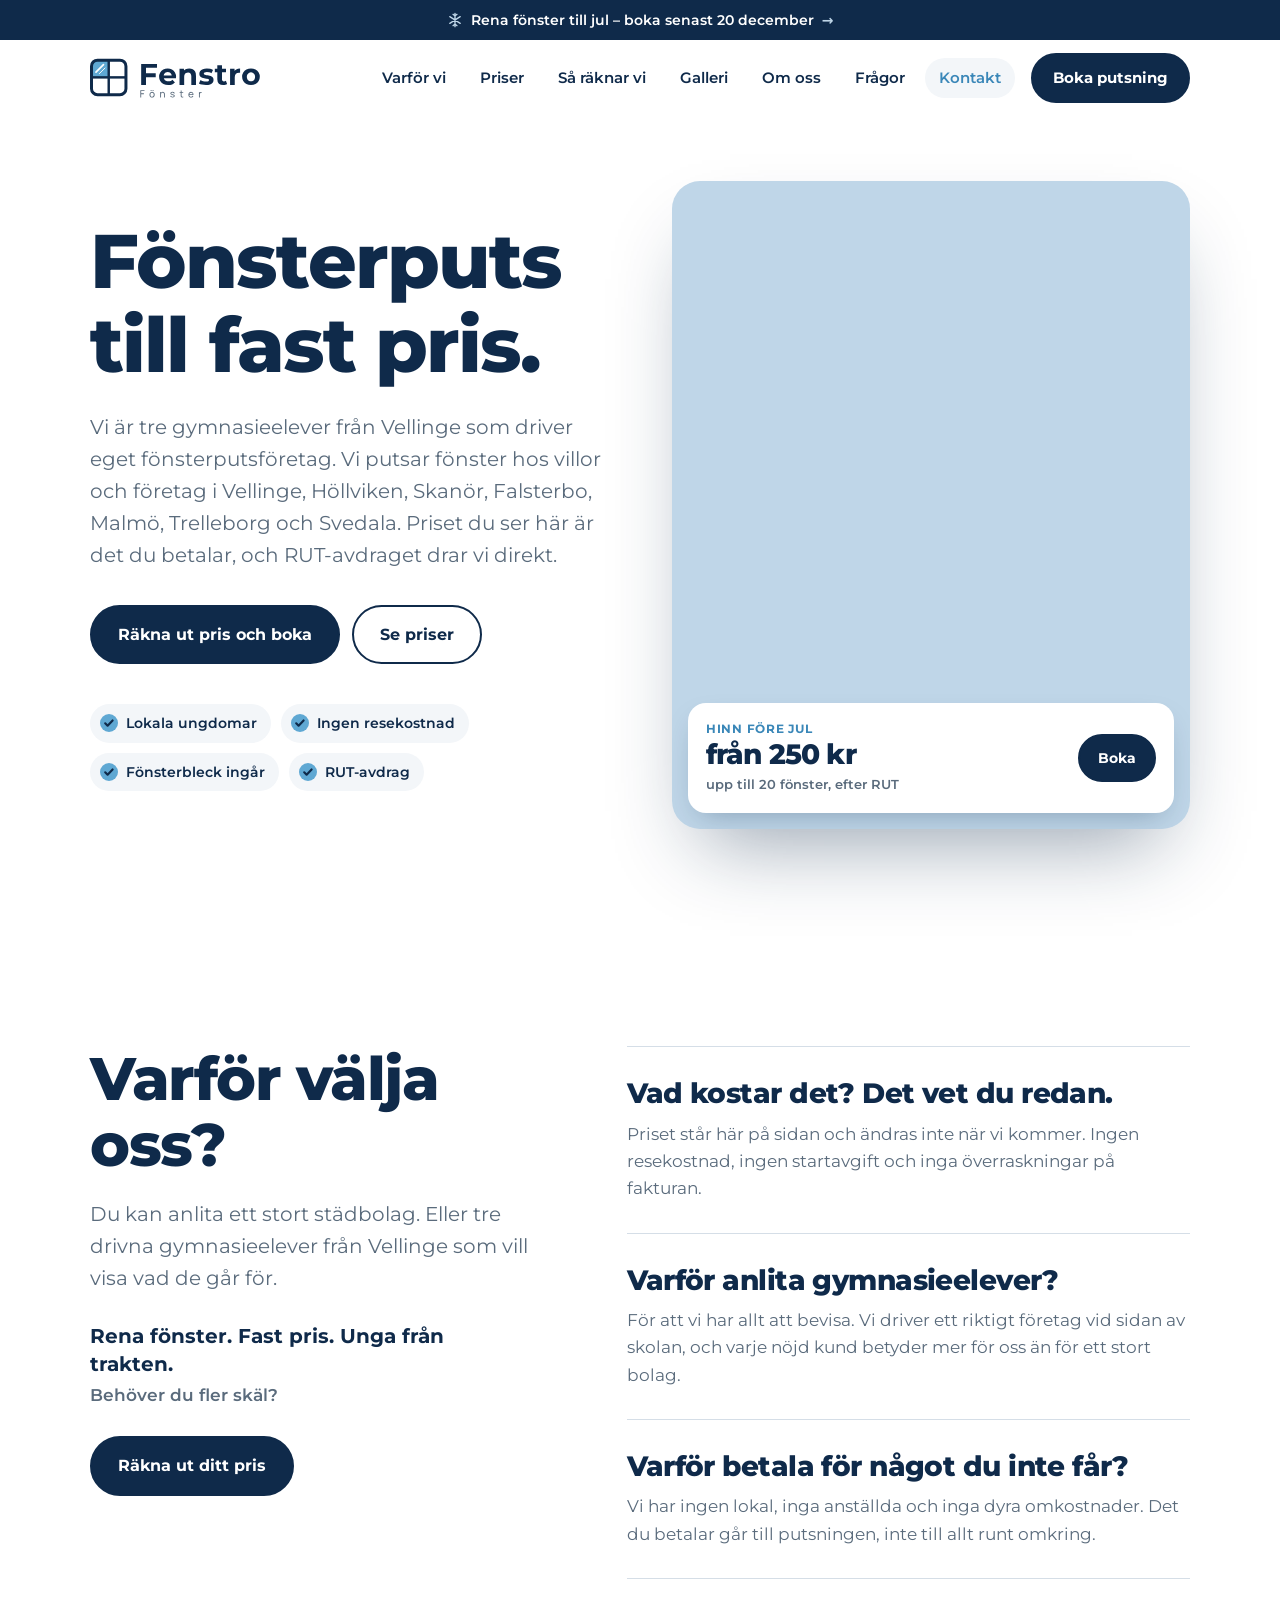
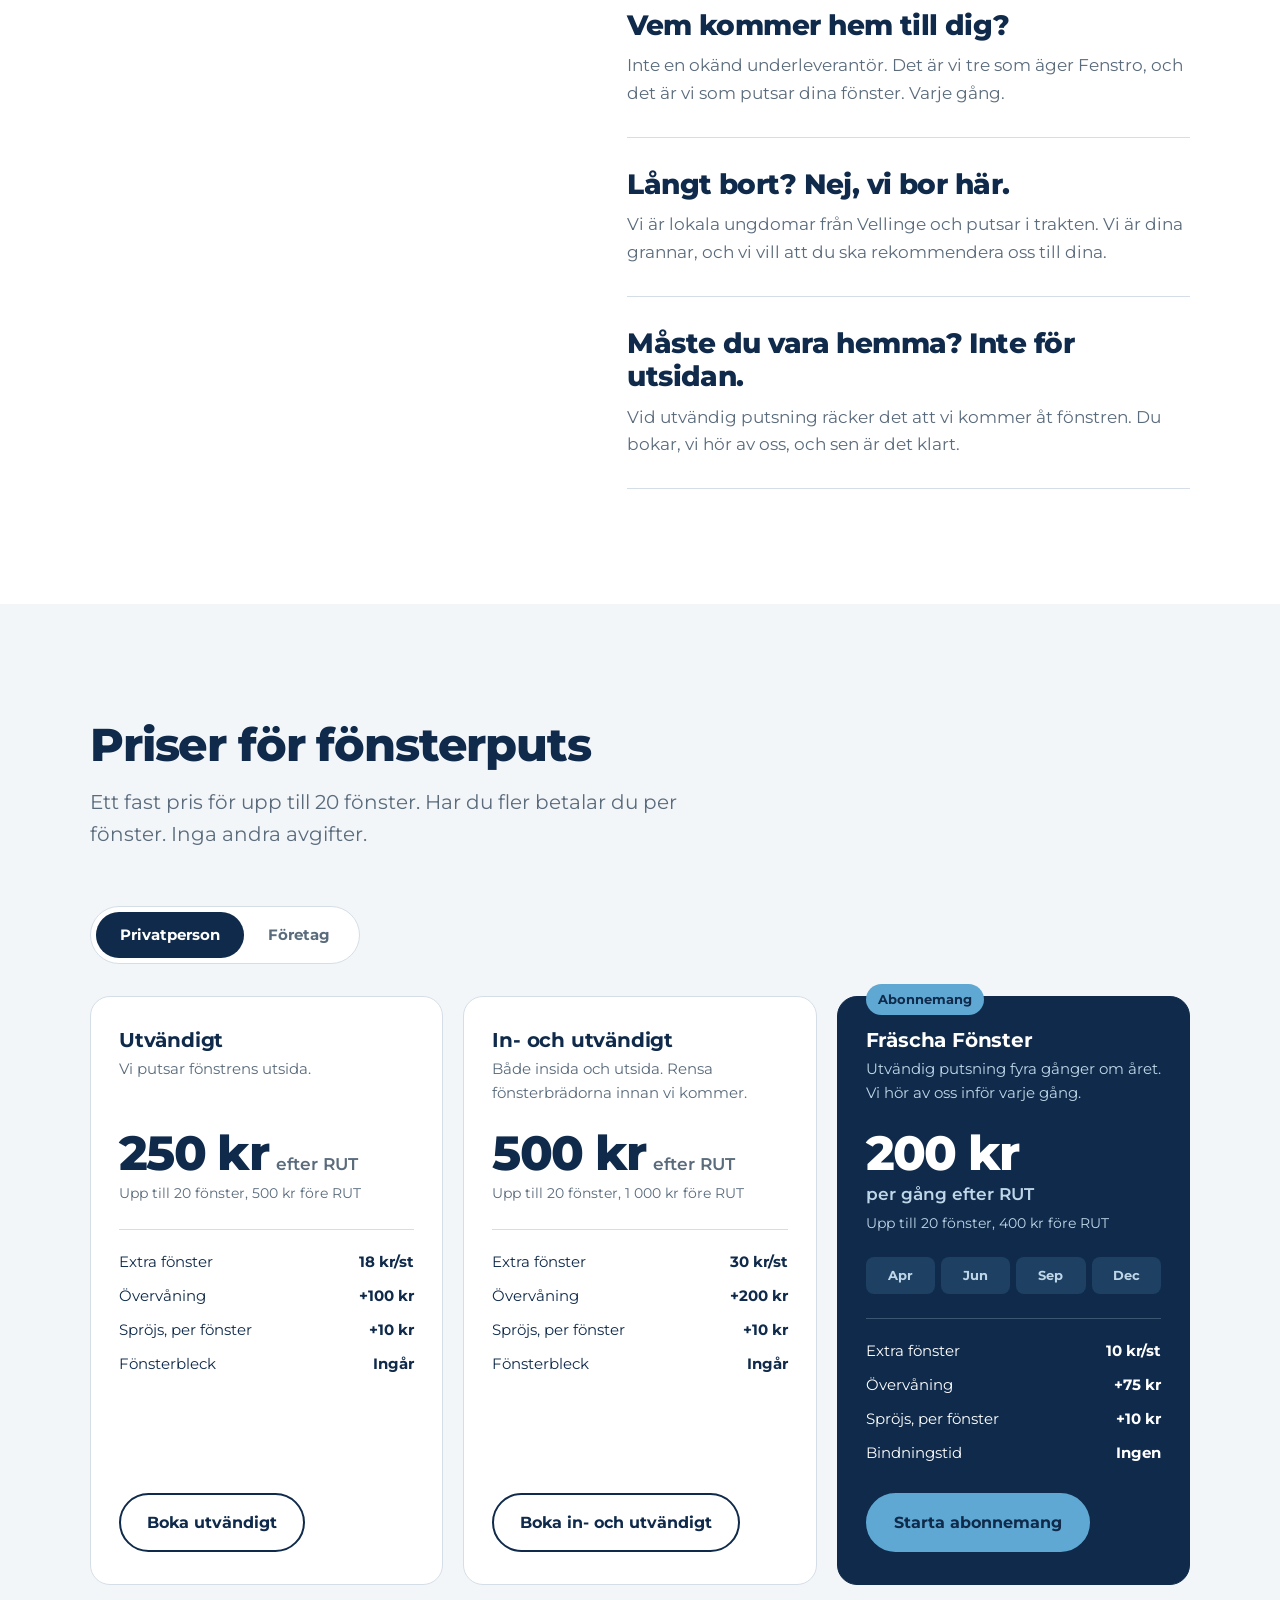
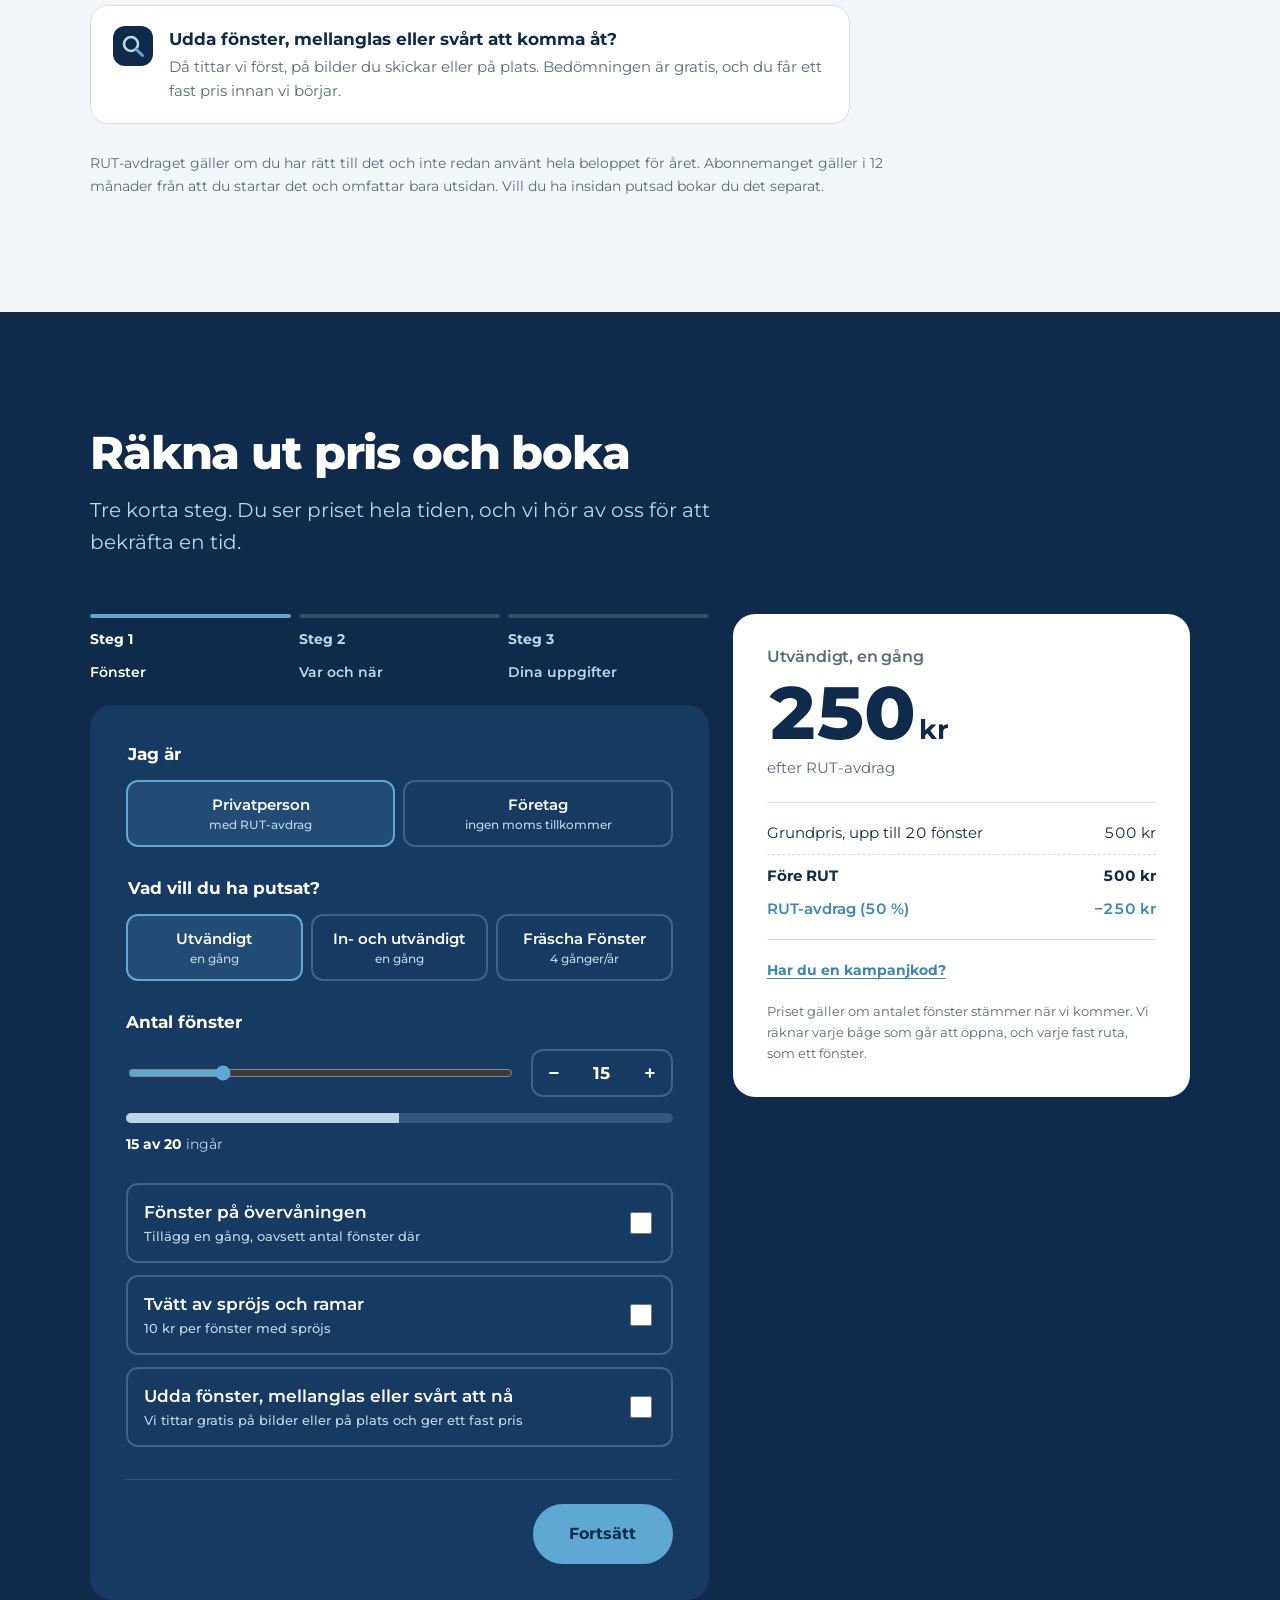
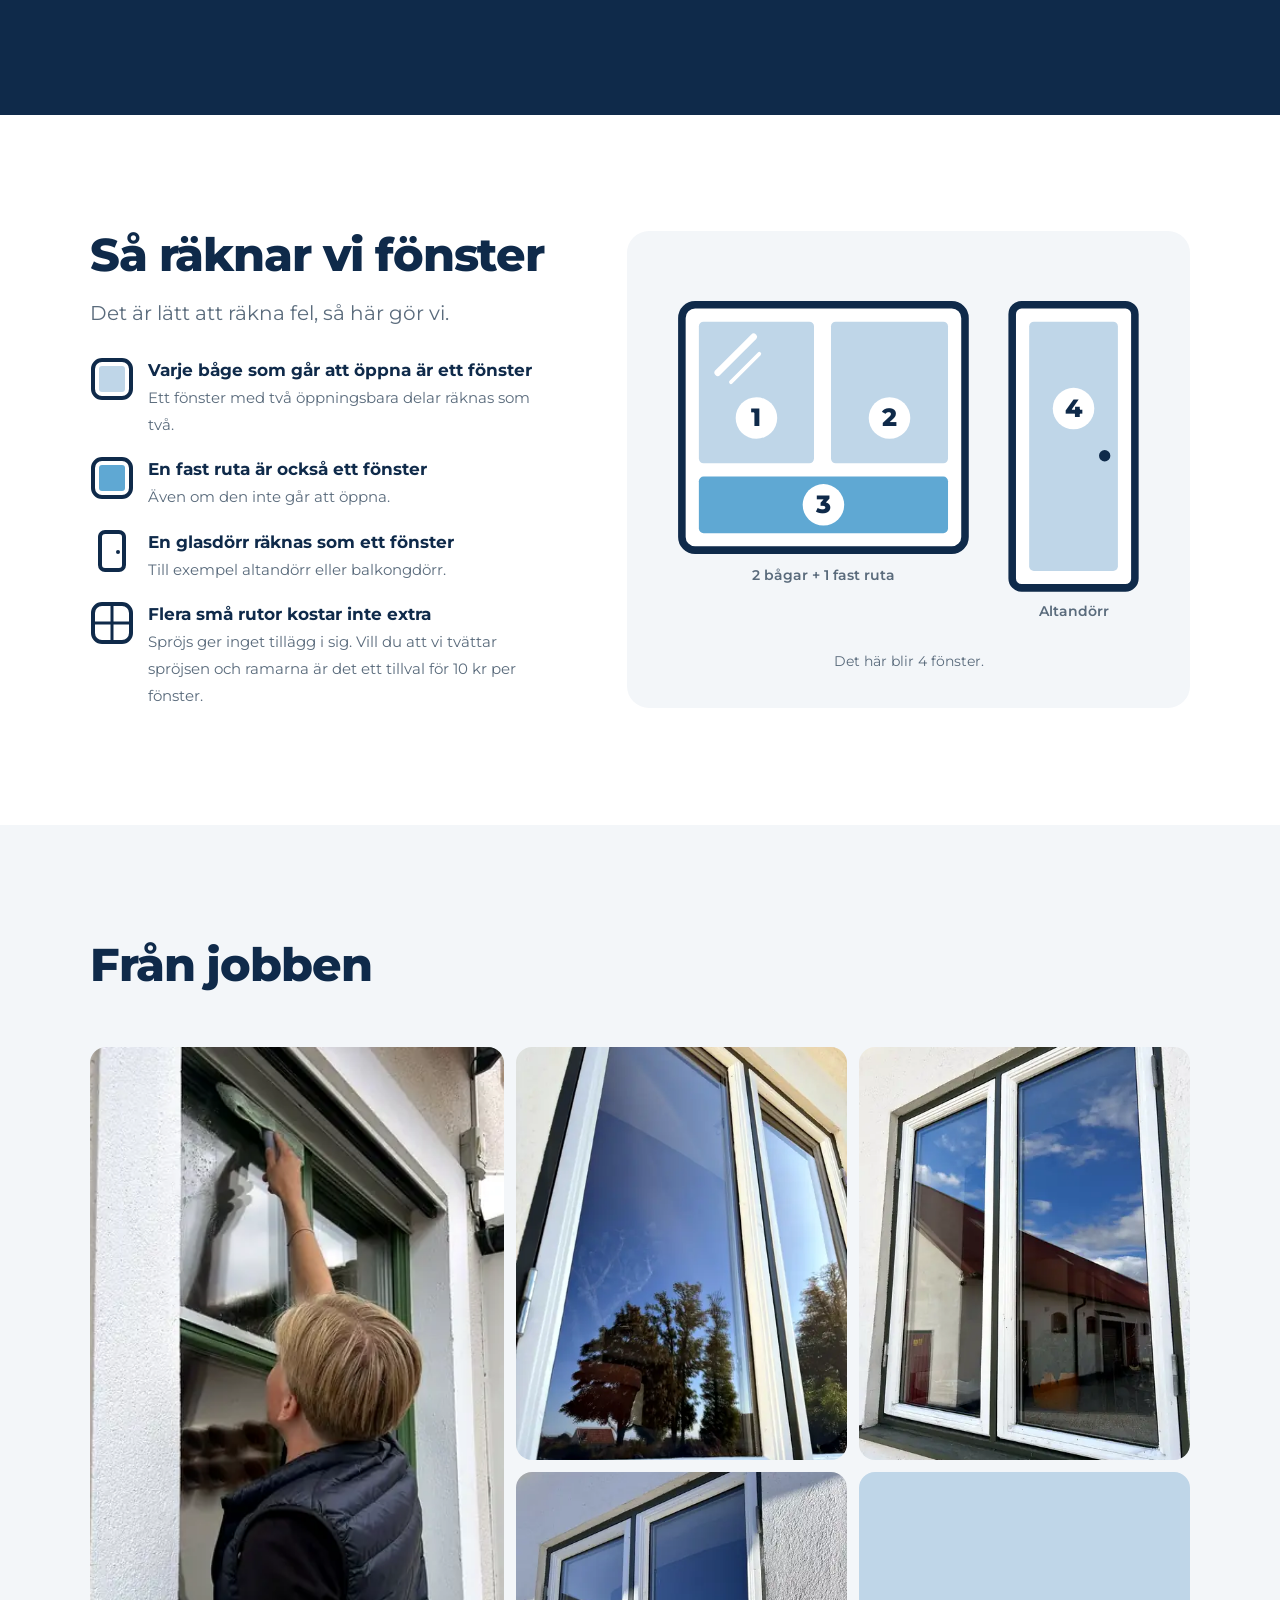
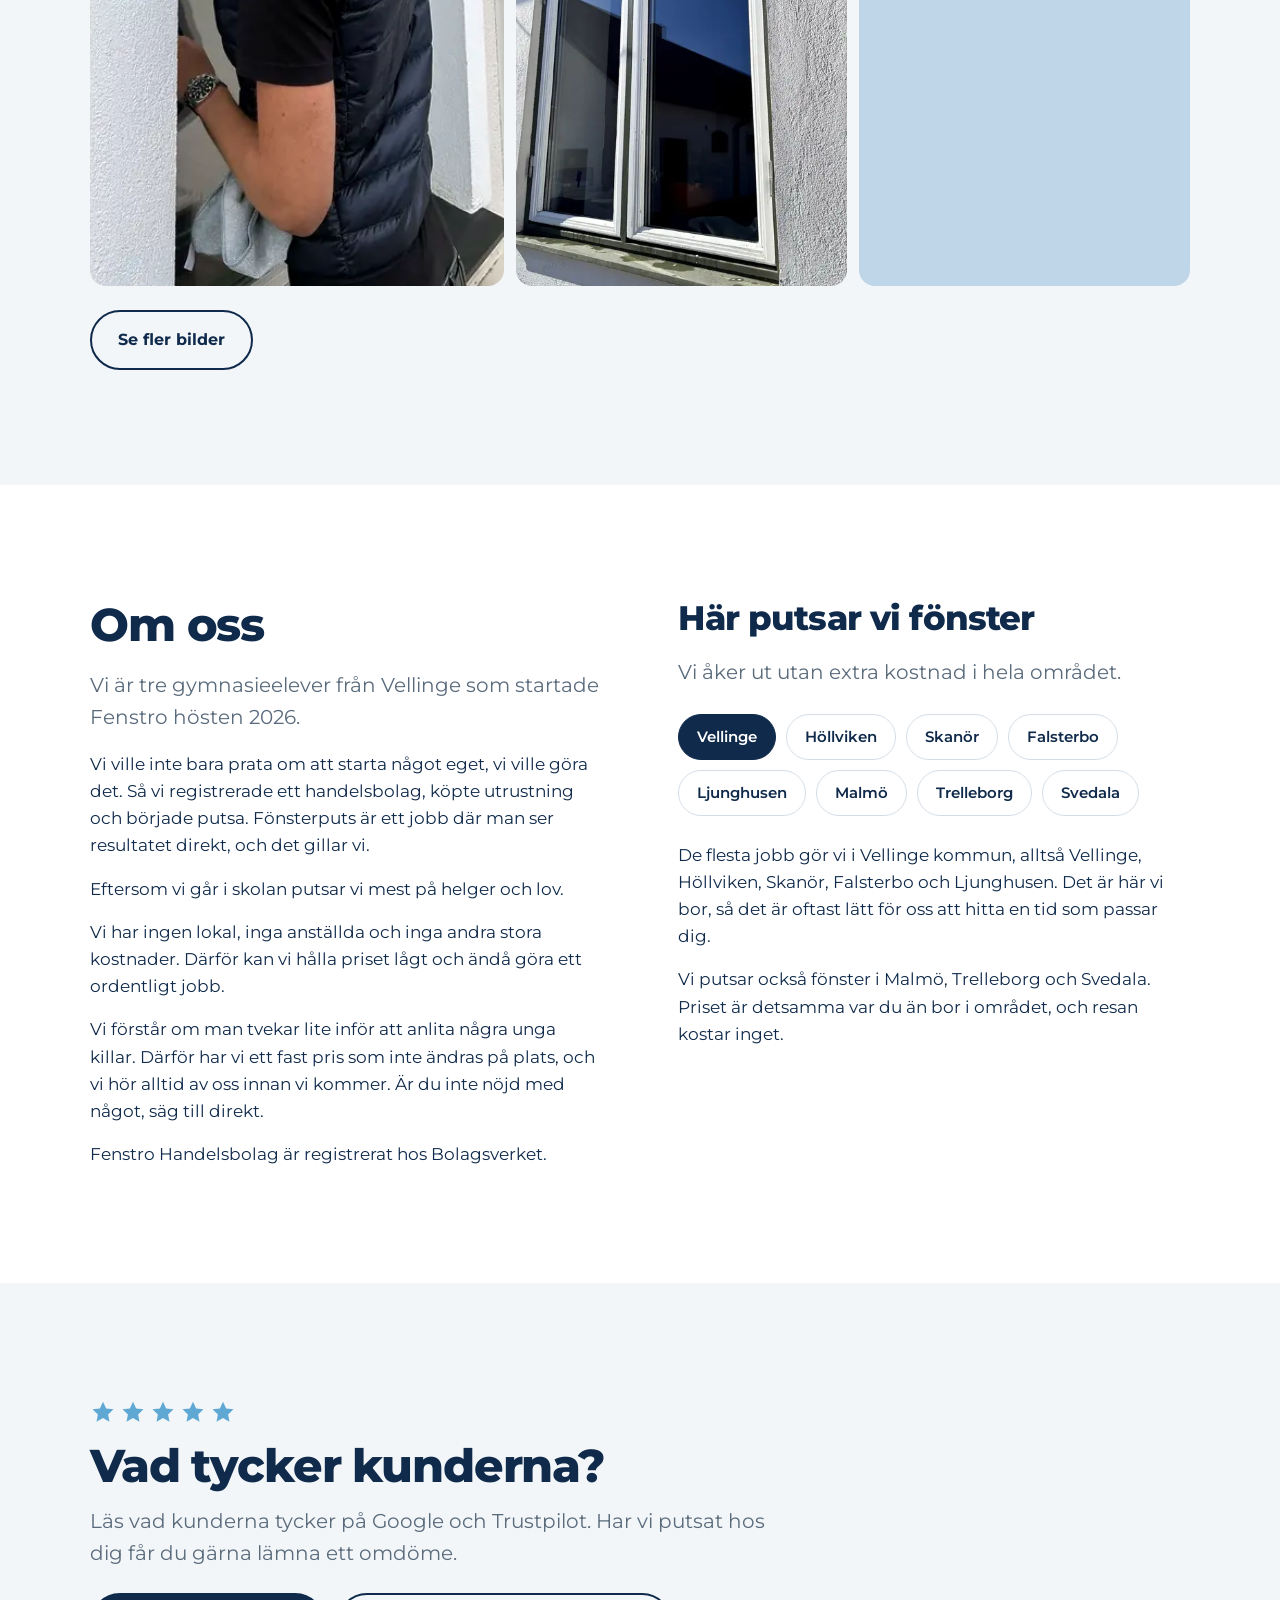
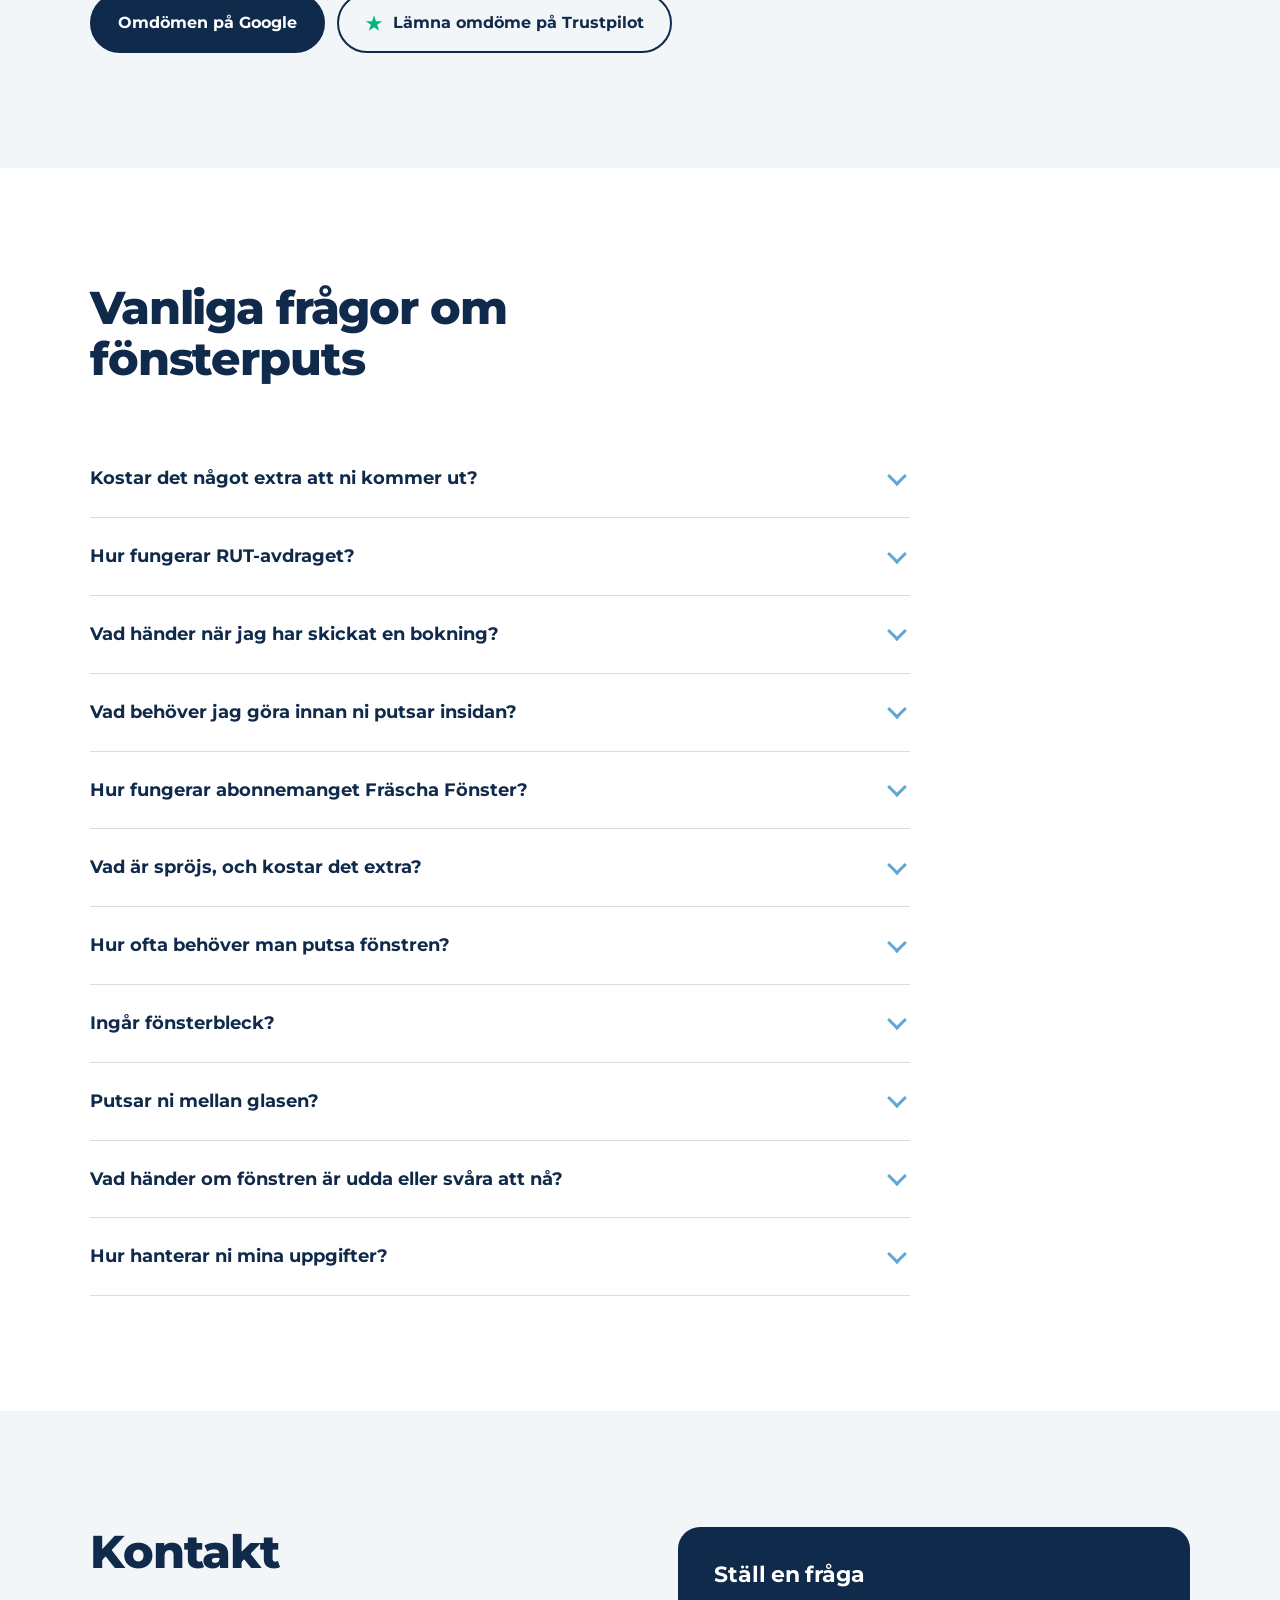
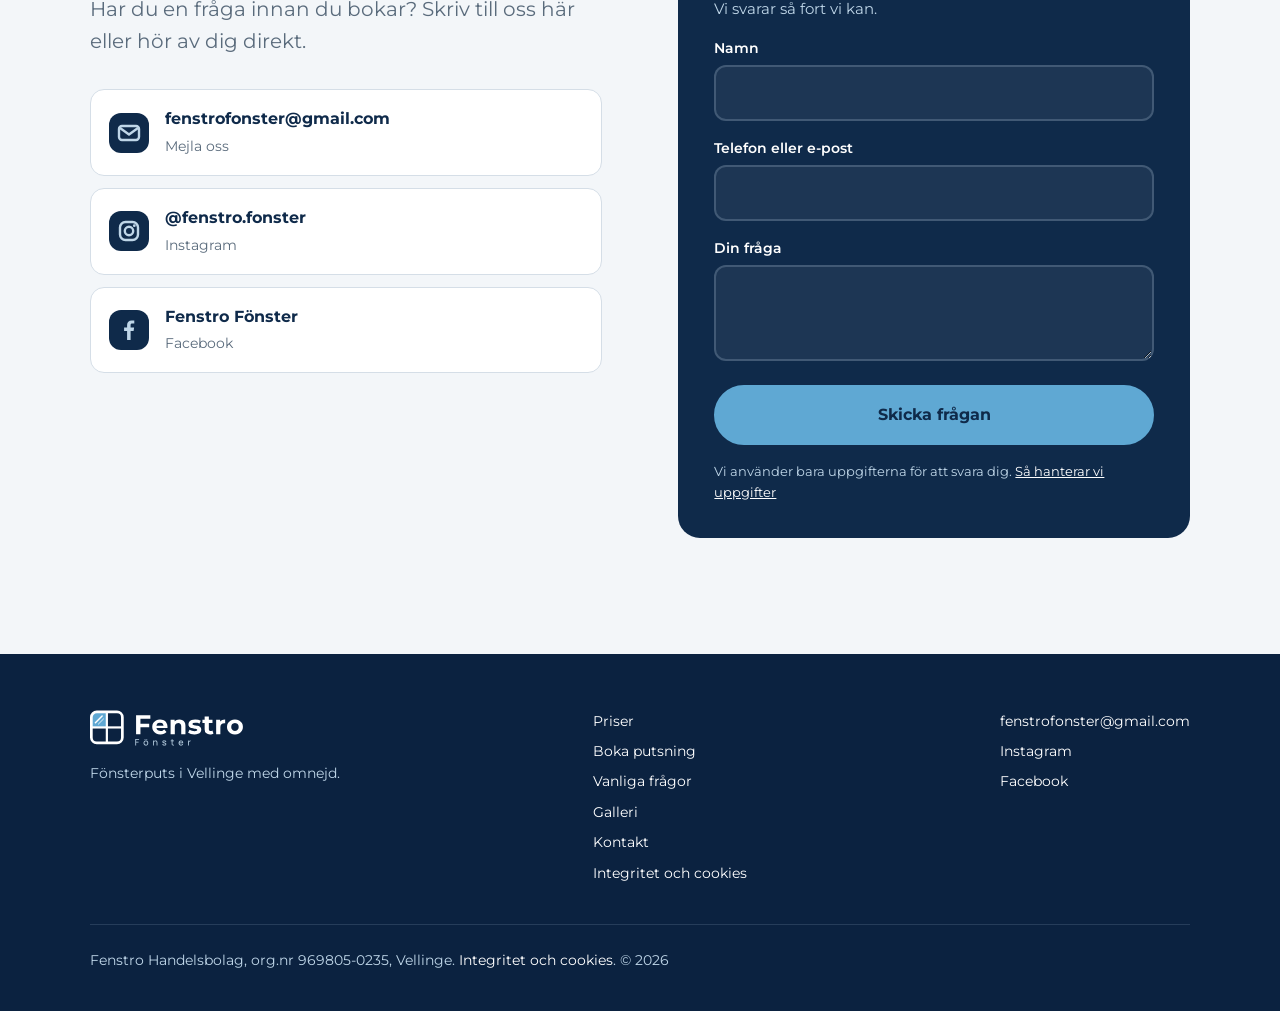
==== commit 17c0078d: "Rubrik utan ortnamn Co-Authored-By: Claude Opus 5.5 <noreply@anthropic.com> Claude-Session: https://" ====
--- a/index.html
+++ b/index.html
@@ -163,7 +163,7 @@
   <section class="hero">
     <div class="wrap hero__grid">
       <div>
-        <h1>Fönsterputs i Vellinge till fast pris.</h1>
+        <h1>Fönsterputs till fast pris.</h1>
         <p class="lead">Vi är tre gymnasieelever från Vellinge som driver eget fönsterputsföretag. Vi putsar fönster hos villor och företag i Vellinge, Höllviken, Skanör, Falsterbo, Malmö, Trelleborg och Svedala. Priset du ser här är det du betalar, och RUT-avdraget drar vi direkt.</p>
         <div class="hero__cta">
           <a href="#boka" class="btn">Räkna ut pris och boka</a>
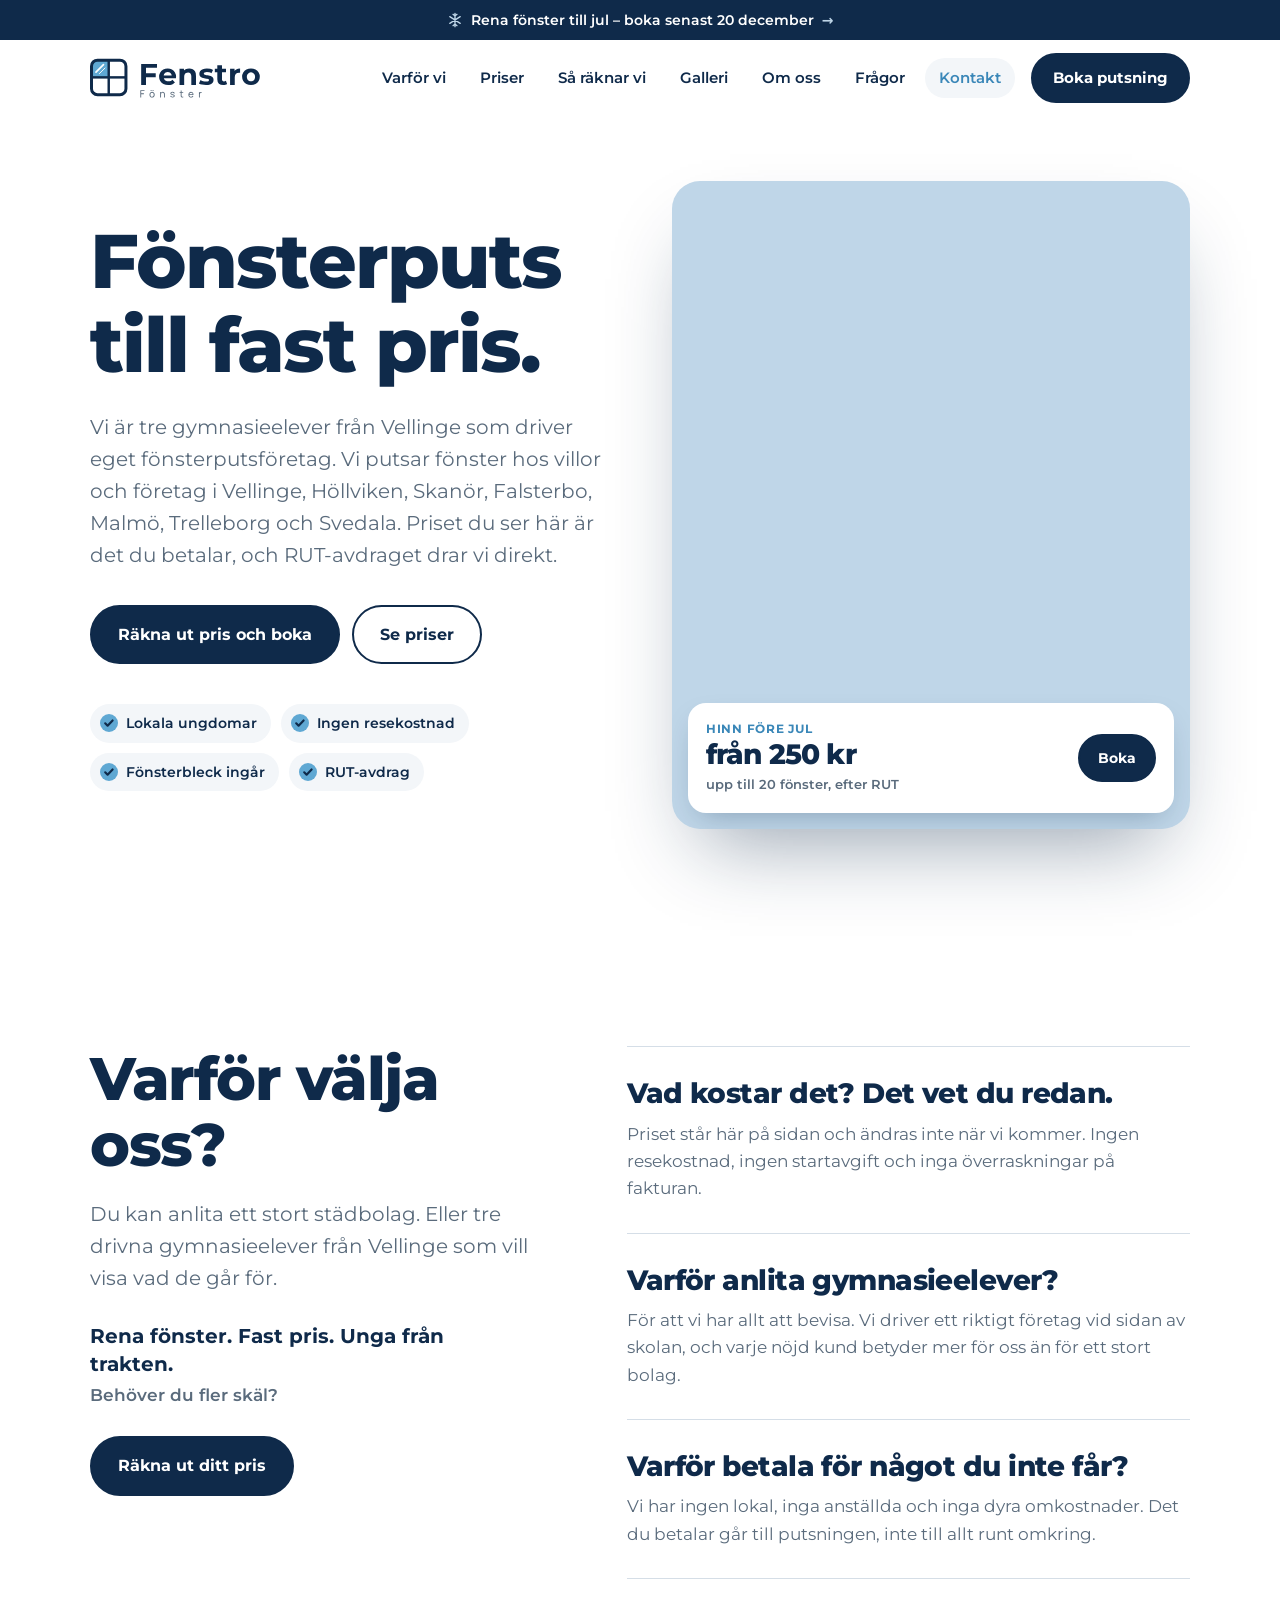
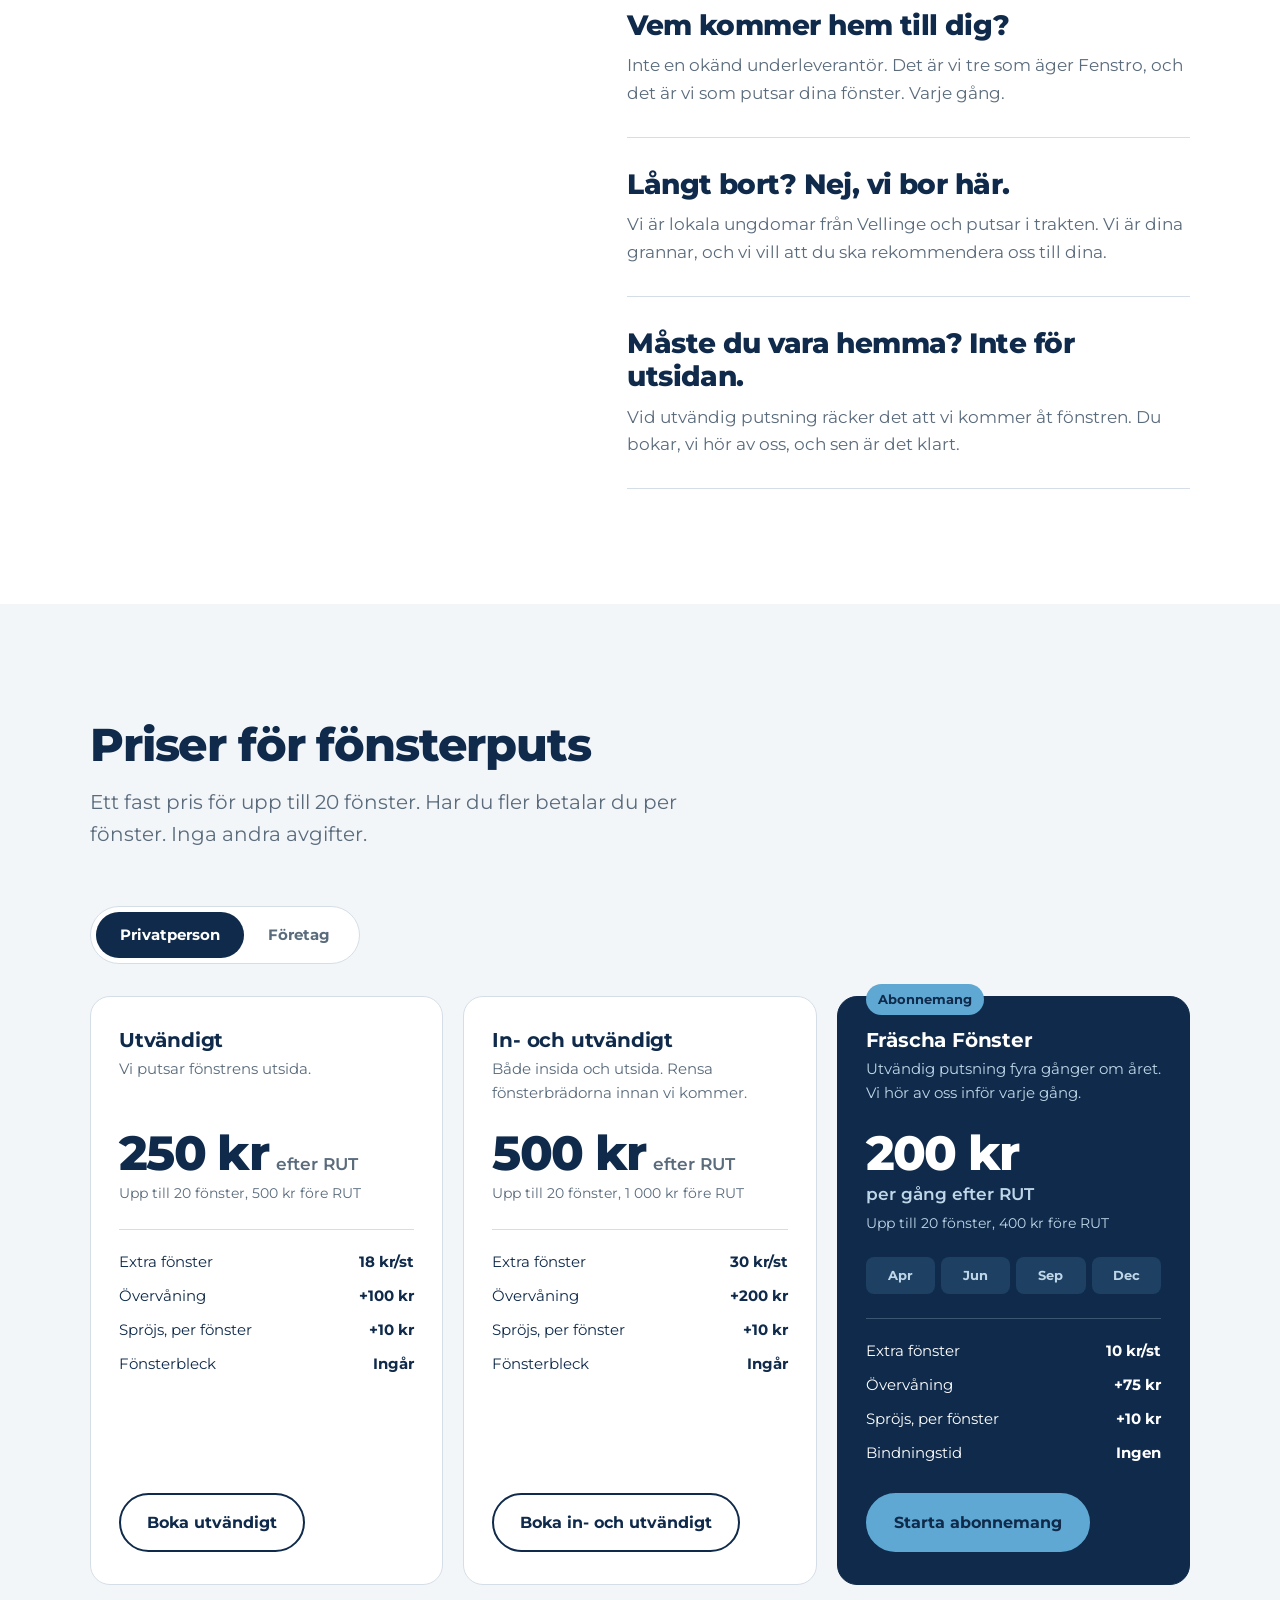
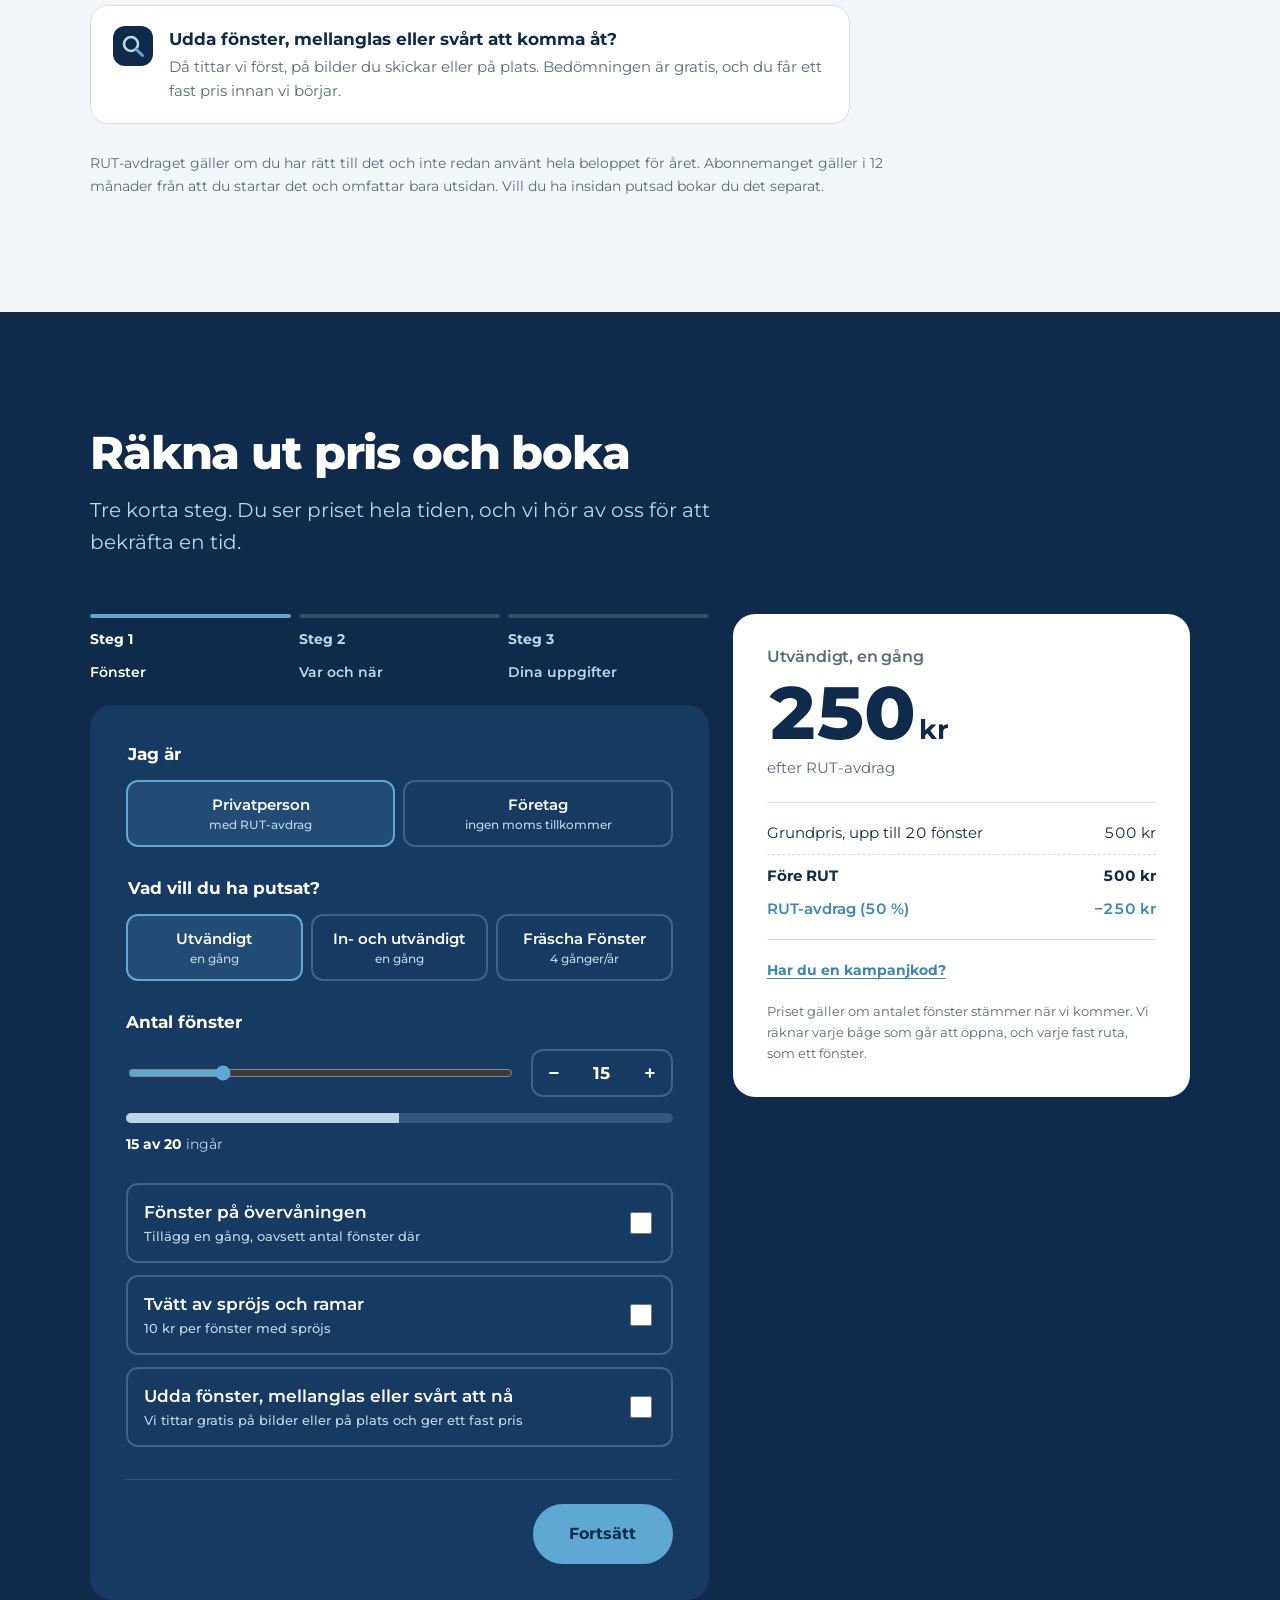
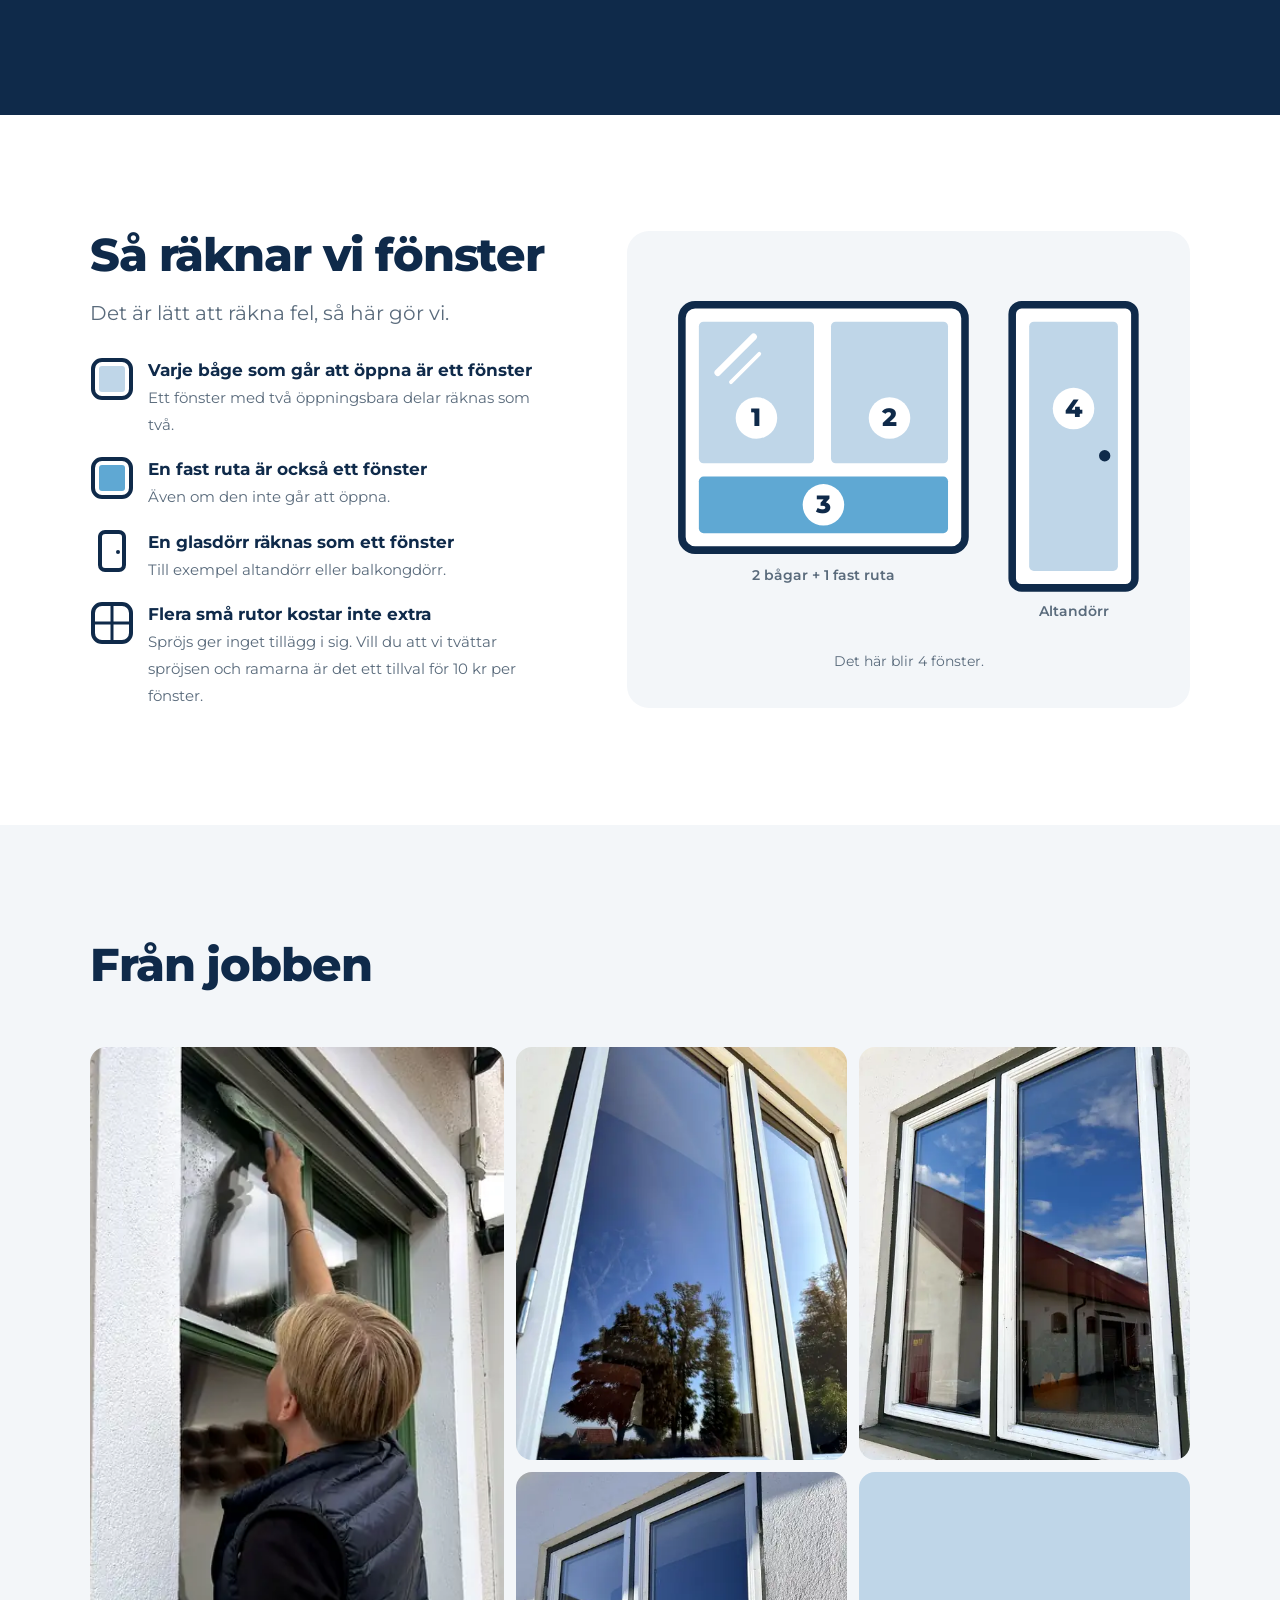
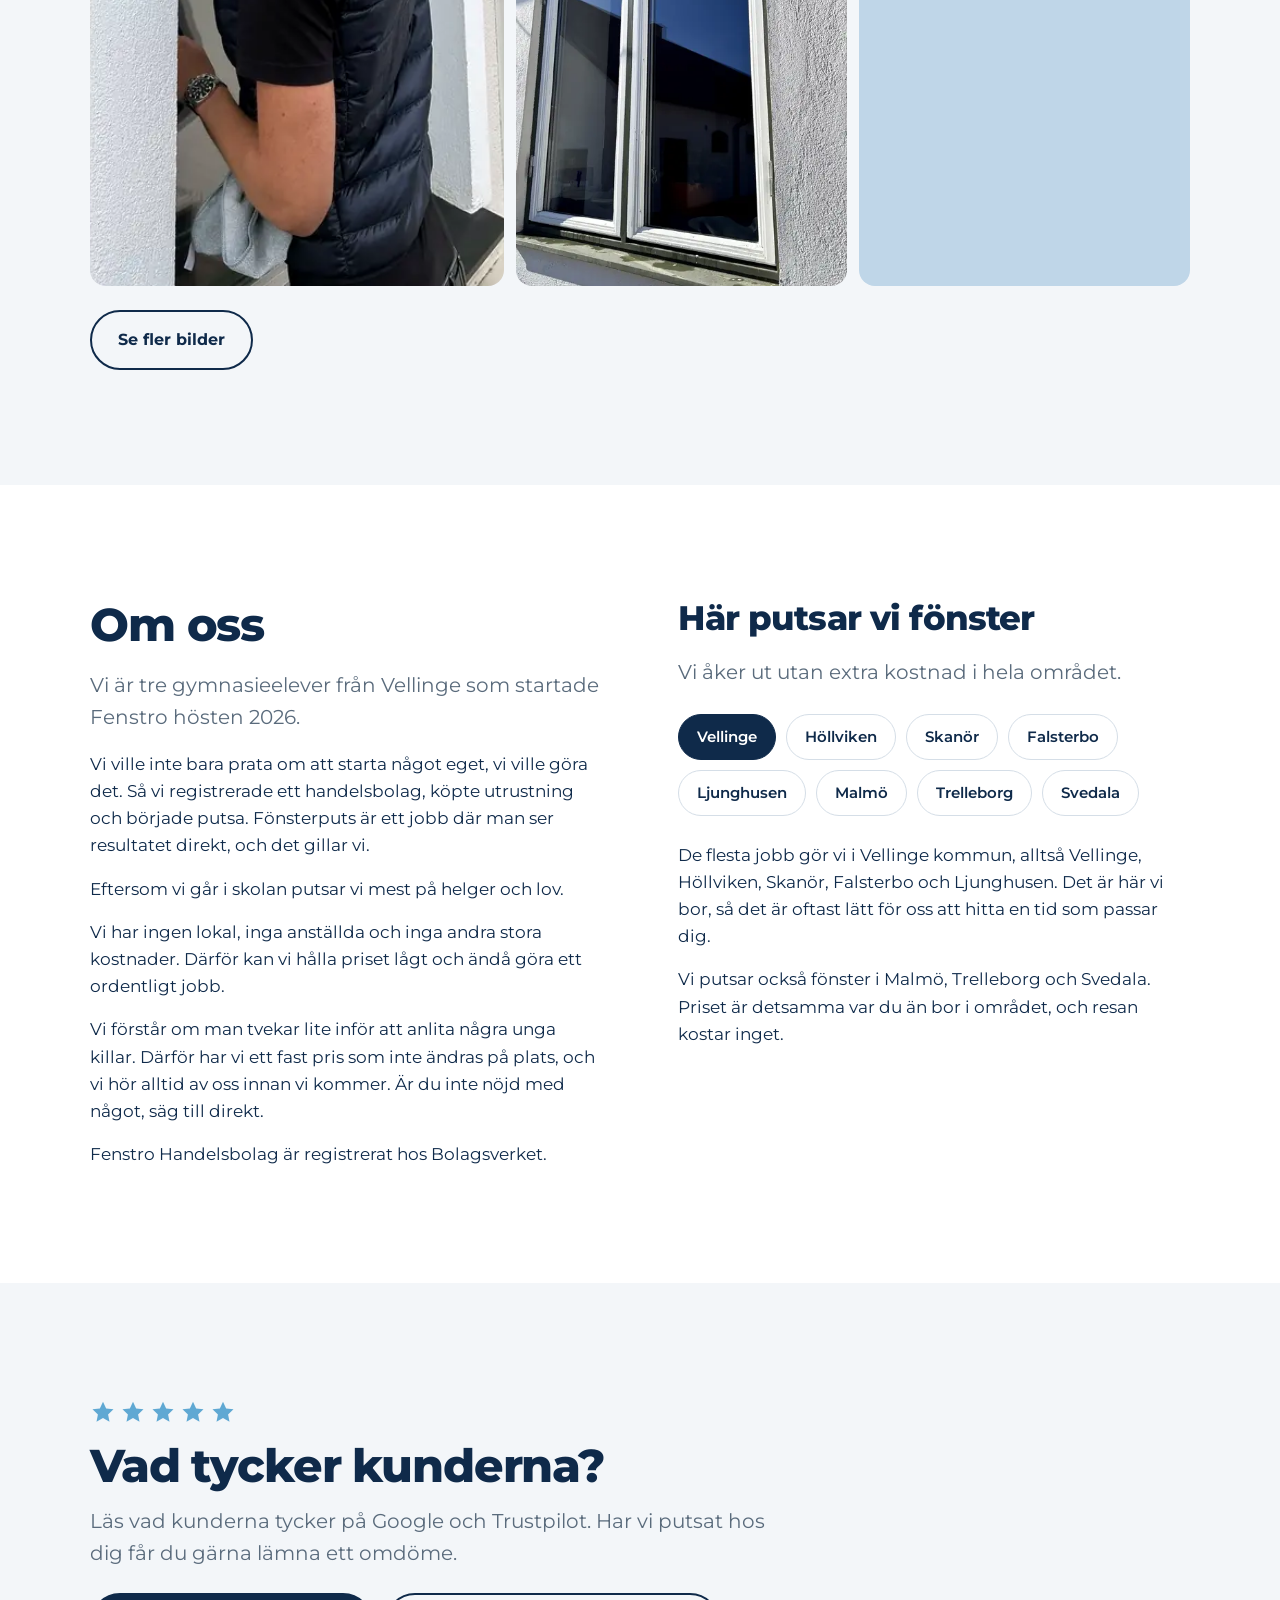
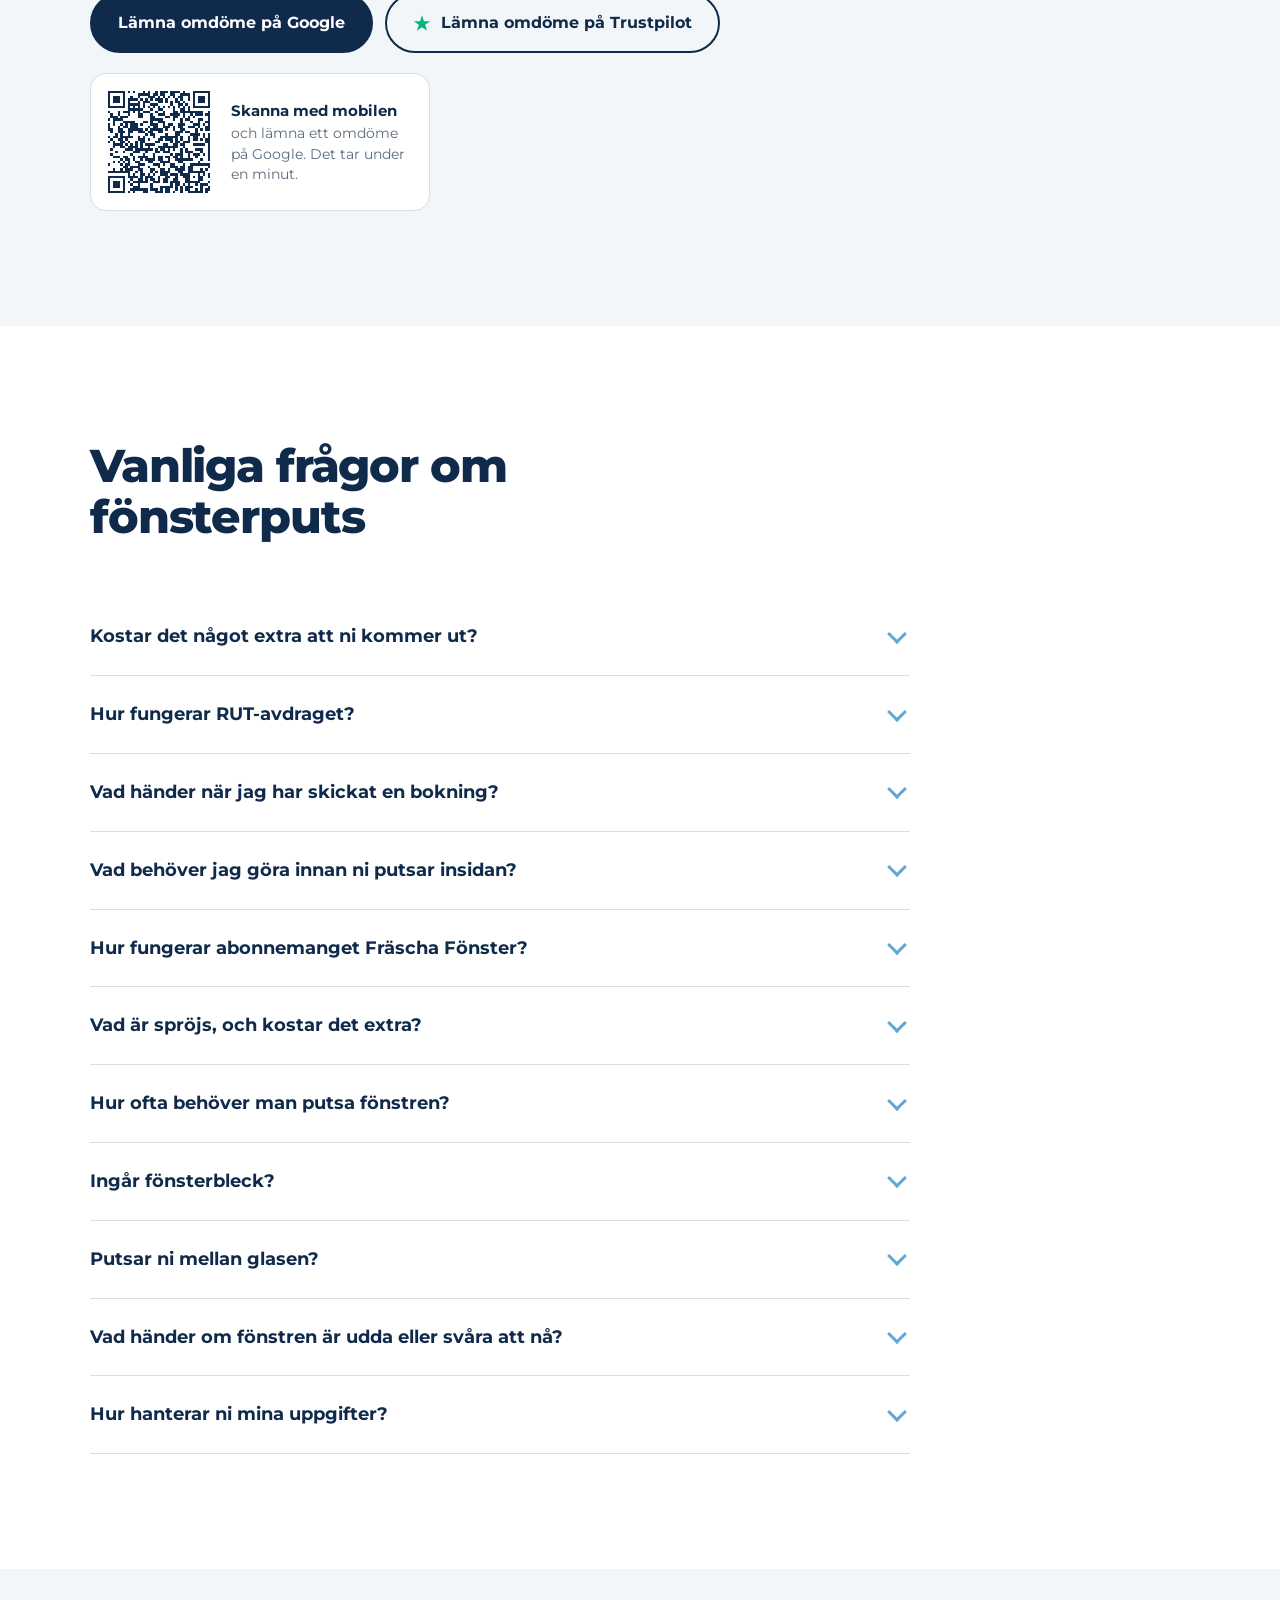
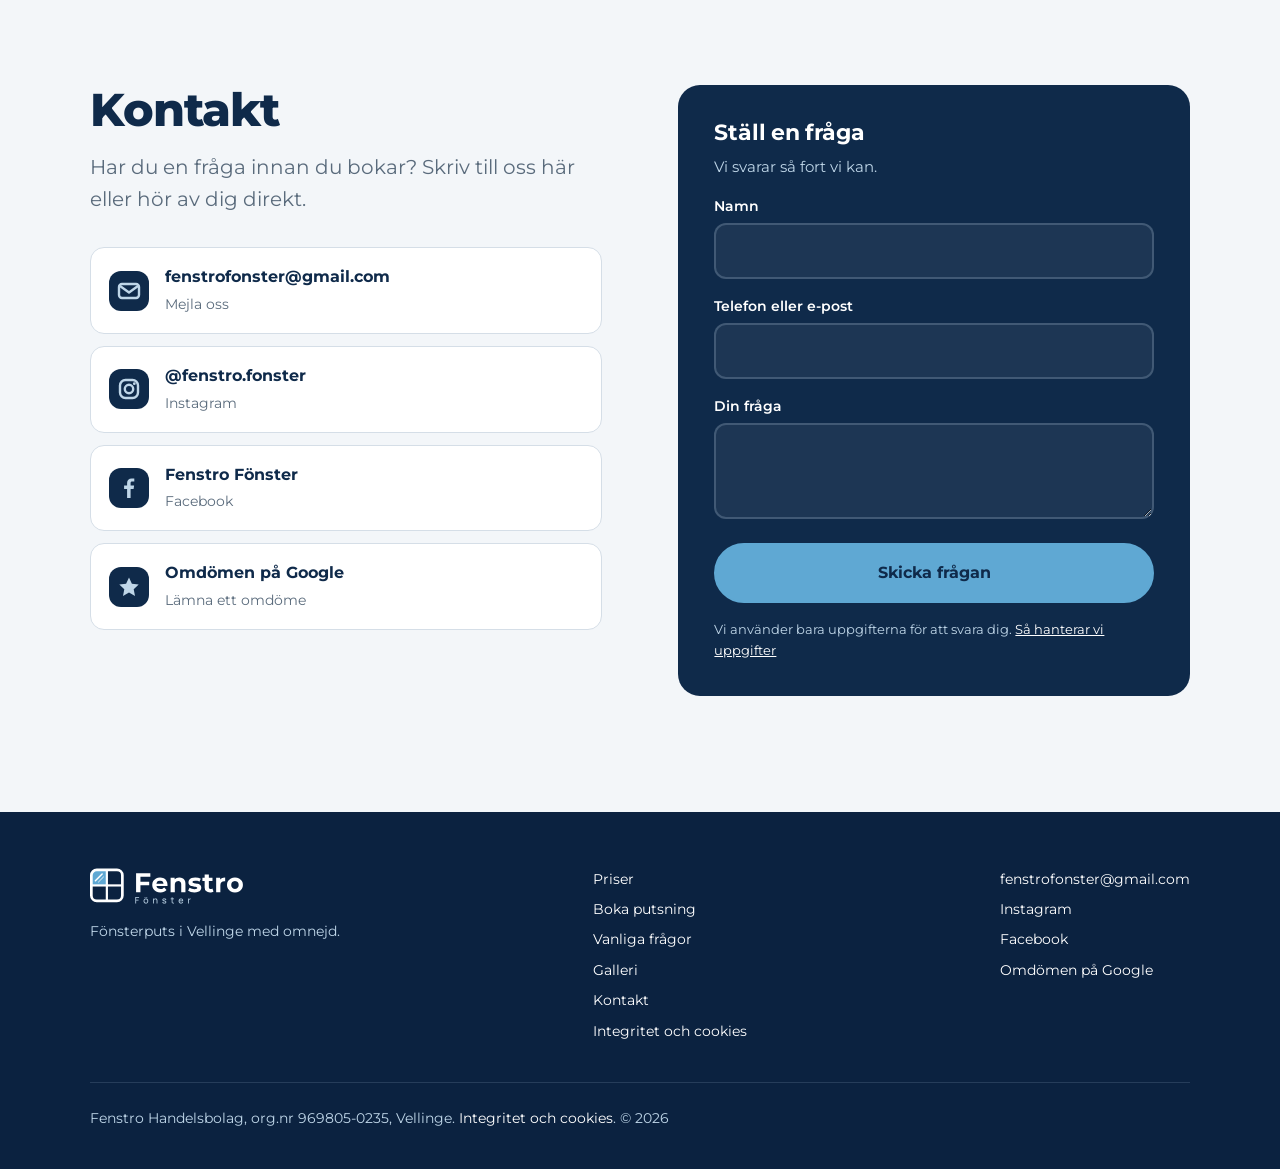
==== commit 3444fb3a: "Lägg in Google-recensionslänk och QR-kod Omdömesknappen går nu direkt till recensionsformuläret på G" ====
--- a/index.html
+++ b/index.html
@@ -131,7 +131,7 @@
   ]
 }
 </script>
-<!--css--><style>@font-face{font-family:Montserrat;src:url(../fonts/montserrat.woff2) format("woff2");font-weight:100 900;font-style:normal;font-display:swap}:root{--ink:#0F2A4A;--ink-2:#173a63;--ink-3:#1e4675;--glas:#5FA8D3;--glas-d:#3a87b8;--frost:#BFD6E8;--is:#F3F6F9;--skiffer:#5A6B7C;--vit:#fff;--linje:#D5DEE7;--max:1180px;--pad:clamp(20px,4vw,40px);--ease:cubic-bezier(.2,.7,.2,1)}*,*:before,*:after{box-sizing:border-box}html{scroll-behavior:smooth;scroll-padding-top:84px;-webkit-text-size-adjust:100%}body{margin:0;font-family:Montserrat,system-ui,-apple-system,Segoe UI,sans-serif;font-size:17px;line-height:1.6;color:var(--ink);background:var(--vit);text-rendering:optimizeLegibility;-webkit-font-smoothing:antialiased}img{display:block;max-width:100%;height:auto}a{color:inherit}h1,h2,h3{line-height:1.1;margin:0;font-weight:800;letter-spacing:-.025em}h1{font-size:clamp(42px,6.4vw,76px)}h2{font-size:clamp(30px,3.8vw,46px)}h3{font-size:20px;font-weight:700;letter-spacing:-.01em}p{margin:0}button{font:inherit;color:inherit}.wrap{max-width:var(--max);margin:0 auto;padding:0 var(--pad)}.lead{font-size:clamp(18px,1.6vw,20px);color:var(--skiffer);max-width:34em}:focus-visible{outline:3px solid var(--glas);outline-offset:3px;border-radius:6px}.sr{position:absolute;width:1px;height:1px;overflow:hidden;clip:rect(0 0 0 0);white-space:nowrap}[hidden]{display:none!important}.btn{display:inline-flex;align-items:center;justify-content:center;gap:10px;font-weight:700;font-size:16px;text-decoration:none;cursor:pointer;padding:15px 26px;border-radius:999px;border:2px solid var(--ink);background:var(--ink);color:var(--vit);transition:background .15s,color .15s,border-color .15s,transform .15s}.btn:hover{background:var(--ink-2);border-color:var(--ink-2)}.btn:active{transform:translateY(1px)}.btn--ghost{background:transparent;color:var(--ink)}.btn--ghost:hover{background:var(--ink);color:var(--vit)}.btn--glas{background:var(--glas);border-color:var(--glas);color:var(--ink)}.btn--glas:hover{background:var(--frost);border-color:var(--frost)}.btn--line{background:transparent;color:var(--vit);border-color:#bfd6e866}.btn--line:hover{background:#bfd6e81f;border-color:var(--frost)}.btn[disabled]{opacity:.55;cursor:wait}.top{position:sticky;top:0;z-index:50;background:var(--vit);border-bottom:1px solid transparent;transition:border-color .2s}.top.is-scrolled{border-bottom-color:var(--linje)}.top__in{display:flex;align-items:center;justify-content:space-between;gap:24px;height:76px}.top__logo img{height:40px;width:auto}.nav{display:flex;align-items:center;gap:6px}.nav a:not(.btn){text-decoration:none;font-weight:600;font-size:15px;padding:8px 14px;border-radius:999px;transition:background .15s,color .15s}.nav a:not(.btn):hover{background:var(--is)}.nav a[aria-current=true]{background:var(--is);color:var(--glas-d)}.nav .btn{padding:11px 20px;font-size:15px;margin-left:10px}.menu-btn{display:none;background:none;border:0;padding:8px;cursor:pointer;color:var(--ink)}.menu-btn svg{display:block}@media(max-width:1060px){.menu-btn{display:block}.nav{position:fixed;inset:76px 0 auto;flex-direction:column;align-items:stretch;gap:0;background:var(--vit);padding:8px var(--pad) 24px;border-bottom:1px solid var(--linje);box-shadow:0 24px 40px #0f2a4a1f;display:none}.nav.is-open{display:flex}.nav a:not(.btn){padding:15px 4px;border-bottom:1px solid var(--is);font-size:17px;border-radius:0}.nav a[aria-current=true],.nav a:not(.btn):hover{background:none}.nav .btn{margin:16px 0 0;padding:15px}}.hero{padding:clamp(28px,5vw,64px) 0 clamp(56px,8vw,104px)}.hero__grid{display:grid;grid-template-columns:1fr 1fr;gap:clamp(32px,5vw,72px);align-items:center}.hero h1{max-width:9.5em}.hero .lead{margin-top:24px}.hero__cta{display:flex;flex-wrap:wrap;gap:12px;margin-top:34px}.hero__facts{display:flex;flex-wrap:wrap;gap:10px;margin:40px 0 0;padding:0;list-style:none}.hero__facts li{display:inline-flex;gap:8px;align-items:center;font-size:14px;font-weight:600;padding:8px 14px 8px 10px;border-radius:999px;background:var(--is)}.shot{position:relative;border-radius:28px;overflow:hidden;aspect-ratio:4/5;background:var(--frost);box-shadow:0 40px 80px -30px #0f2a4a73}.shot img{width:100%;height:100%;object-fit:cover;object-position:50% 30%}.shot__card{position:absolute;z-index:4;left:16px;right:16px;bottom:16px;display:flex;align-items:center;justify-content:space-between;gap:16px;padding:16px 18px;border-radius:18px;color:var(--ink);background:var(--vit);box-shadow:0 12px 30px -12px #0f2a4a59}.shot__card b{display:block;font-size:28px;font-weight:800;letter-spacing:-.03em;line-height:1.05}.shot__card span{font-size:13px;font-weight:600;color:var(--skiffer)}.shot__card .btn{padding:11px 18px;font-size:14px;flex:none}@media(max-width:920px){.hero__grid{grid-template-columns:1fr}.shot{aspect-ratio:5/5;max-width:560px}}@media(max-width:420px){.shot__card .btn{display:none}}.sec{padding:clamp(64px,9vw,120px) 0}.sec--is{background:var(--is)}.sec--ink{background:var(--ink);color:var(--vit)}.sec__head{max-width:640px;margin-bottom:clamp(36px,5vw,56px)}.sec__head .lead{margin-top:16px}.sec--ink .lead{color:var(--frost)}.why{display:grid;grid-template-columns:.9fr 1.1fr;gap:clamp(36px,6vw,96px);align-items:start}.why__head{position:sticky;top:110px}.why__head h2{font-size:clamp(36px,5vw,60px)}.why__head .lead{margin-top:20px}.why__end{margin-top:28px;font-size:20px;font-weight:700;line-height:1.4;max-width:18em}.why__end span{display:block;color:var(--skiffer);font-weight:600;font-size:17px;margin-top:6px}.why__head .btn{margin-top:28px}.why__list{list-style:none;margin:0;padding:0}.why__list li{padding:30px 0;border-top:1px solid var(--linje)}.why__list li:last-child{border-bottom:1px solid var(--linje)}.why__q{font-size:clamp(22px,2.4vw,28px);font-weight:800;letter-spacing:-.02em;line-height:1.2}.why__a{color:var(--skiffer);margin-top:10px;max-width:34em}@media(max-width:860px){.why{grid-template-columns:1fr}.why__head{position:static}}.tabs{display:inline-flex;background:var(--vit);border:1px solid var(--linje);border-radius:999px;padding:5px;margin-bottom:32px}.tabs button{font-weight:700;font-size:15px;border:0;background:none;color:var(--skiffer);padding:11px 24px;border-radius:999px;cursor:pointer;transition:background .2s,color .2s}.tabs button[aria-selected=true]{background:var(--ink);color:var(--vit)}.prices{display:grid;grid-template-columns:repeat(3,minmax(0,1fr));gap:20px}.price{background:var(--vit);border-radius:20px;padding:32px 28px;display:flex;flex-direction:column;border:1px solid var(--linje)}.price h3{margin-bottom:6px}.price__desc{color:var(--skiffer);font-size:15px;min-height:3.2em}.price__amount{margin:24px 0 4px;display:flex;flex-wrap:wrap;align-items:baseline;gap:4px 8px}.price__amount strong{font-size:48px;font-weight:800;letter-spacing:-.035em;line-height:1;white-space:nowrap}.price__amount span{font-weight:600;color:var(--skiffer)}.price__before{font-size:14px;color:var(--skiffer)}.price ul{list-style:none;margin:24px 0 0;padding:20px 0 0;border-top:1px solid var(--linje);display:grid;gap:10px;font-size:15px}.price li{display:flex;justify-content:space-between;gap:12px}.price li span:last-child{font-weight:700;white-space:nowrap}.price__foot{margin-top:auto;padding-top:28px}.price--abo{background:var(--ink);color:var(--vit);border-color:var(--ink);position:relative}.price--abo .price__desc,.price--abo .price__before,.price--abo .price__amount span{color:var(--frost)}.price--abo ul{border-top-color:#bfd6e840}.price__badge{position:absolute;top:-13px;left:28px;background:var(--glas);color:var(--ink);font-size:13px;font-weight:700;padding:5px 12px;border-radius:999px}.months{display:grid;grid-template-columns:repeat(4,1fr);gap:6px;margin-top:22px}.months span{text-align:center;font-size:13px;font-weight:700;padding:8px 0;border-radius:8px;background:#5fa8d32e;color:var(--frost)}.assess{display:flex;gap:16px;align-items:flex-start;margin-top:20px;padding:20px 22px;border-radius:18px;background:var(--vit);border:1px solid var(--linje);max-width:760px}.assess svg{flex:none}.assess b{display:block;font-size:17px}.assess span{display:block;color:var(--skiffer);font-size:15px;margin-top:2px}.price__note{font-size:14px;color:var(--skiffer);margin-top:28px;max-width:60em}.biz{background:var(--vit);border-radius:20px;border:1px solid var(--linje);overflow:hidden}.biz table{width:100%;border-collapse:collapse;font-size:16px}.biz th,.biz td{text-align:left;padding:20px 28px;border-bottom:1px solid var(--linje)}.biz th{font-size:14px;color:var(--skiffer);font-weight:600;background:var(--is)}.biz td:not(:first-child),.biz th:not(:first-child){text-align:right;white-space:nowrap}.biz tr:last-child td{border-bottom:0}.biz__foot{display:flex;flex-wrap:wrap;gap:16px 28px;align-items:center;justify-content:space-between;margin-top:24px}@media(max-width:980px){.prices{grid-template-columns:1fr;max-width:560px}.price__desc{min-height:0}}@media(max-width:560px){.biz th,.biz td{padding:16px}}.book{display:grid;grid-template-columns:1.15fr .85fr;gap:24px;align-items:start}.steps{display:flex;gap:8px;margin:0 0 22px;padding:0;list-style:none}.steps li{flex:1;display:flex;flex-direction:column;gap:10px;font-size:14px;font-weight:600;color:var(--frost)}.steps li:before{content:"";height:4px;border-radius:4px;background:#bfd6e838;transition:background .3s}.steps li.is-done:before,.steps li.is-now:before{background:var(--glas)}.steps li.is-now{color:var(--vit)}.steps b{font-weight:700}.panel{background:var(--ink-2);border-radius:22px;padding:clamp(22px,3vw,36px)}.panel__body{display:grid;gap:28px}.panel__nav{display:flex;justify-content:space-between;gap:12px;margin-top:32px;padding-top:24px;border-top:1px solid rgba(191,214,232,.15)}.panel__nav .btn{min-width:140px}.step-enter{animation:stepIn .35s var(--ease)}@keyframes stepIn{0%{opacity:0;transform:translate(12px)}to{opacity:1;transform:none}}.field-label{display:block;font-weight:700;margin-bottom:12px}.seg{display:grid;grid-template-columns:repeat(3,1fr);gap:8px}.seg--2{grid-template-columns:repeat(2,1fr)}.seg input{position:absolute;opacity:0;pointer-events:none}.seg label{display:block;text-align:center;padding:13px 8px;border-radius:12px;border:2px solid rgba(191,214,232,.25);cursor:pointer;font-weight:600;font-size:15px;line-height:1.3;transition:border-color .15s,background .15s}.seg label:hover{border-color:#bfd6e880}.seg label small{display:block;font-weight:500;font-size:12px;color:var(--frost);margin-top:2px}.seg input:checked+label{border-color:var(--glas);background:#5fa8d329}.seg input:focus-visible+label{outline:3px solid var(--glas);outline-offset:3px}.count{display:flex;align-items:center;gap:16px}.count input[type=range]{flex:1;accent-color:var(--glas);height:28px;min-width:0}.stepper{display:inline-flex;align-items:center;border:2px solid rgba(191,214,232,.25);border-radius:12px;overflow:hidden;flex:none}.stepper button{width:42px;height:44px;border:0;background:none;color:var(--vit);font-size:20px;font-weight:600;cursor:pointer}.stepper button:hover{background:#5fa8d333}.stepper input{width:54px;height:44px;border:0;background:none;color:var(--vit);font:inherit;font-weight:700;font-size:17px;text-align:center;-moz-appearance:textfield}.stepper input::-webkit-outer-spin-button,.stepper input::-webkit-inner-spin-button{-webkit-appearance:none;margin:0}.meter{margin-top:16px}.meter__bar{position:relative;height:10px;border-radius:999px;background:#bfd6e82e;overflow:hidden;display:flex}.meter__in{height:100%;background:var(--frost);transition:width .3s var(--ease)}.meter__ex{height:100%;background:var(--glas);transition:width .3s var(--ease)}.meter__txt{display:flex;justify-content:space-between;gap:12px;font-size:14px;color:var(--frost);margin-top:10px}.meter__txt b{color:var(--vit);font-weight:700}.toggles{display:grid;gap:12px}.check{display:flex;align-items:center;justify-content:space-between;gap:16px;padding:14px 16px;border-radius:12px;border:2px solid rgba(191,214,232,.25);cursor:pointer}.check:has(input:checked){border-color:var(--glas);background:#5fa8d31a}.check span{font-weight:600}.check small{display:block;font-weight:500;color:var(--frost);font-size:13px}.check input{width:22px;height:22px;accent-color:var(--glas);cursor:pointer;flex:none}.note{font-size:14px;color:var(--frost);background:#5fa8d31f;border-radius:12px;padding:12px 14px}.inputs{display:grid;grid-template-columns:1fr 1fr;gap:16px}.inputs .full{grid-column:1/-1}.inp label{display:block;font-weight:600;font-size:14px;margin-bottom:6px}.inp label small{font-weight:500;color:var(--frost)}.inp input,.inp select,.inp textarea{width:100%;font:inherit;font-size:16px;color:var(--vit);background:#ffffff0f;border:2px solid rgba(191,214,232,.22);border-radius:12px;padding:13px 14px;transition:border-color .15s,background .15s}.inp select option{color:var(--ink)}.inp input::placeholder,.inp textarea::placeholder{color:#bfd6e88c}.inp input:focus,.inp select:focus,.inp textarea:focus{outline:none;border-color:var(--glas);background:#ffffff1a}.inp textarea{min-height:96px;resize:vertical}.inp input[aria-invalid=true]{border-color:#f0a3a3}.inp input[type=date]{color-scheme:dark}.err{color:#ffc2c2;font-size:14px;font-weight:600}.consent{display:flex;gap:12px;align-items:flex-start;font-size:14px;color:var(--frost)}.consent input{width:20px;height:20px;margin-top:2px;accent-color:var(--glas);flex:none}.sum{background:var(--vit);color:var(--ink);border-radius:22px;padding:clamp(22px,3vw,34px);position:sticky;top:96px}.sum h3{font-size:16px;color:var(--skiffer);font-weight:600}.big{font-size:clamp(54px,6vw,74px);font-weight:800;letter-spacing:-.045em;line-height:1;margin:10px 0 6px;font-variant-numeric:tabular-nums}.big small{font-size:.36em;letter-spacing:0;font-weight:700;margin-left:6px}.sum__sub{color:var(--skiffer);font-size:15px}.rows{list-style:none;margin:22px 0 0;padding:18px 0 0;border-top:1px solid var(--linje);display:grid;gap:9px;font-size:15px}.rows li{display:flex;justify-content:space-between;gap:12px;font-variant-numeric:tabular-nums}.rows li span:last-child{white-space:nowrap}.rows li.tot{font-weight:700;padding-top:9px;border-top:1px dashed var(--linje)}.rows li.rut{color:var(--glas-d);font-weight:600}.sum__fine{font-size:13px;color:var(--skiffer);margin-top:18px}.promo{margin-top:18px;padding-top:16px;border-top:1px solid var(--linje)}.promo__open{background:none;border:0;padding:0;font-weight:700;font-size:14px;color:var(--glas-d);cursor:pointer;text-decoration:underline;text-underline-offset:3px}.promo__row{display:flex;gap:8px;margin-top:10px}.promo__row input{flex:1;min-width:0;font:inherit;font-size:15px;font-weight:600;letter-spacing:.04em;text-transform:uppercase;color:var(--ink);background:var(--is);border:2px solid transparent;border-radius:12px;padding:11px 14px}.promo__row input:focus{outline:none;border-color:var(--glas);background:var(--vit)}.promo__row .btn{padding:11px 18px;font-size:14px}.promo__msg{font-size:14px;font-weight:600;margin-top:10px}.promo__msg.ok{color:#1f7a4d}.promo__msg.no{color:#b3261e}.promo__tag{display:inline-flex;align-items:center;gap:10px;margin-top:10px;padding:8px 8px 8px 14px;border-radius:999px;background:#e5f3ea;color:#1f5f3d;font-size:14px;font-weight:700}.promo__tag button{border:0;background:#1f5f3d1f;color:#1f5f3d;width:26px;height:26px;border-radius:50%;cursor:pointer;font-size:15px;line-height:1}.rows li.disc{color:#1f7a4d;font-weight:600}.done{text-align:center;padding:clamp(24px,4vw,48px) 8px}.done__icon{width:72px;height:72px;margin:0 auto 22px;border-radius:50%;background:var(--glas);display:grid;place-items:center}.done__icon svg{stroke-dasharray:40;stroke-dashoffset:40;animation:draw .5s .15s var(--ease) forwards}@keyframes draw{to{stroke-dashoffset:0}}.done h3{font-size:28px;font-weight:800;letter-spacing:-.02em}.done p{color:var(--frost);margin:12px auto 0;max-width:30em}.done .btn{margin-top:28px}@media(max-width:920px){.book{grid-template-columns:1fr}.sum{position:static;order:-1}}@media(max-width:520px){.seg{grid-template-columns:1fr}.seg--2{grid-template-columns:1fr 1fr}.inputs{grid-template-columns:1fr}.steps li span{display:none}}.count-how{display:grid;grid-template-columns:.9fr 1.1fr;gap:clamp(32px,6vw,80px);align-items:center}.rules{list-style:none;margin:28px 0 0;padding:0;display:grid;gap:18px}.rules li{display:grid;grid-template-columns:44px 1fr;gap:14px;align-items:start}.rules b{display:block}.rules span{color:var(--skiffer);font-size:15px}.diagram{background:var(--is);border-radius:22px;padding:clamp(20px,3vw,36px);margin:0}.diagram svg{width:100%;height:auto}.diagram figcaption{font-size:14px;color:var(--skiffer);margin-top:16px;text-align:center}@media(max-width:860px){.count-how{grid-template-columns:1fr}}.gallery{display:grid;grid-template-columns:1.25fr 1fr 1fr;grid-template-rows:auto auto;gap:12px}.gallery figure{margin:0;border-radius:16px;overflow:hidden;background:var(--frost)}.gallery figure:first-child{grid-row:span 2}.gallery img{width:100%;height:100%;object-fit:cover;aspect-ratio:4/5}.gallery figure:first-child img{aspect-ratio:auto}@media(max-width:860px){.gallery{grid-template-columns:1fr 1fr}.gallery figure:first-child{grid-row:auto;grid-column:span 2}.gallery figure:first-child img{aspect-ratio:4/3}}.two{display:grid;grid-template-columns:1fr 1fr;gap:clamp(40px,6vw,96px)}.areas{display:flex;flex-wrap:wrap;gap:10px;margin:26px 0 0;padding:0;list-style:none}.areas li{padding:10px 18px;border-radius:999px;background:var(--vit);border:1px solid var(--linje);font-weight:600;font-size:15px}.areas li.home{background:var(--ink);color:var(--vit);border-color:var(--ink)}.two .lead{margin-top:18px}.two p+p{margin-top:16px}@media(max-width:860px){.two{grid-template-columns:1fr}}.reviews{display:flex;flex-wrap:wrap;align-items:center;justify-content:space-between;gap:24px 40px}.reviews h2{max-width:14em}.reviews .lead{margin-top:14px}.stars{display:flex;gap:4px;margin-bottom:16px}.reviews__btns{display:flex;flex-wrap:wrap;gap:12px}.btn.tp svg{flex:none}.faq{max-width:820px}.faq details{border-bottom:1px solid var(--linje)}.faq summary{list-style:none;cursor:pointer;padding:24px 48px 24px 0;font-weight:700;font-size:18px;position:relative}.faq summary::-webkit-details-marker{display:none}.faq summary:after{content:"";position:absolute;right:6px;top:50%;width:14px;height:14px;margin-top:-10px;border-right:3px solid var(--glas);border-bottom:3px solid var(--glas);transform:rotate(45deg);transition:transform .2s}.faq details[open] summary:after{transform:rotate(-135deg);margin-top:-2px}.faq details p{padding:0 0 24px;color:var(--skiffer);max-width:44em}.contact{display:grid;grid-template-columns:1fr 1fr;gap:clamp(36px,6vw,80px)}.channels{list-style:none;margin:32px 0 0;padding:0;display:grid;gap:12px}.channels a{display:flex;align-items:center;gap:16px;text-decoration:none;padding:16px 18px;border-radius:14px;border:1px solid var(--linje);background:var(--vit);transition:border-color .15s}.channels a:hover{border-color:var(--glas)}.channels svg{flex:none}.channels b{display:block;font-size:16px}.channels span{font-size:14px;color:var(--skiffer)}.ask{background:var(--ink);color:var(--vit);border-radius:22px;padding:clamp(24px,3vw,36px);display:grid;gap:16px;align-content:start}.ask h3{font-size:22px}.ask p.sub{color:var(--frost);font-size:15px;margin-top:-6px}@media(max-width:860px){.contact{grid-template-columns:1fr}}.foot{background:#0b2240;color:var(--frost);padding:56px 0 40px;font-size:14px}.foot__in{display:flex;flex-wrap:wrap;justify-content:space-between;gap:32px}.foot img{height:36px;width:auto;margin-bottom:16px}.foot a{color:var(--vit);text-decoration:none}.foot a:hover{text-decoration:underline}.foot ul{list-style:none;margin:0;padding:0;display:grid;gap:8px;align-content:start}.foot__bottom{margin-top:40px;padding-top:24px;border-top:1px solid rgba(191,214,232,.15)}.dock{position:fixed;z-index:40;left:12px;right:12px;bottom:calc(12px + env(safe-area-inset-bottom));display:none;align-items:center;justify-content:space-between;gap:12px;padding:10px 10px 10px 18px;border-radius:999px;background:var(--ink);color:var(--vit);box-shadow:0 16px 40px #0f2a4a59;transform:translateY(140%);transition:transform .3s var(--ease)}.dock.is-on{transform:none}.dock b{display:block;font-size:15px;line-height:1.2}.dock span{font-size:12px;color:var(--frost)}.dock .btn{padding:11px 18px;font-size:14px}@media(max-width:920px){.dock{display:flex}.foot{padding-bottom:110px}}@media(prefers-reduced-motion:reduce){html{scroll-behavior:auto}*,*:before,*:after{animation:none!important;transition:none!important}.done__icon svg{stroke-dashoffset:0}}.modal{border:0;border-radius:22px;padding:clamp(24px,4vw,34px);max-width:440px;width:calc(100% - 32px);color:var(--ink);background:var(--vit);box-shadow:0 40px 80px -20px #0f2a4a73}.modal::backdrop{background:#0f2a4a99}.modal h3{font-size:22px;margin-bottom:12px}.modal p{color:var(--skiffer);font-size:16px}.modal p+p{margin-top:10px}.modal__btns{display:flex;flex-wrap:wrap;justify-content:flex-end;gap:10px;margin-top:24px}.modal__btns .btn{padding:13px 22px;font-size:15px}.modal__btns .btn{white-space:nowrap}@media(max-width:420px){.modal__btns .btn{flex:1;padding:13px 14px}}.jul-bar,.jul-only{display:none}.is-jul .jul-bar{display:flex;align-items:center;justify-content:center;gap:8px;padding:9px var(--pad);background:var(--ink);color:var(--vit);font-size:14px;font-weight:600;text-align:center;text-decoration:none}.jul-bar svg{color:var(--frost);flex:none}.jul-bar b{color:var(--frost);transition:transform .2s}.jul-bar:hover b{transform:translate(3px)}@media(max-width:420px){.is-jul .jul-bar{font-size:12.5px;gap:6px;padding:9px 12px}}.is-jul .jul-only{display:block;font-style:normal;font-size:12px;font-weight:700;letter-spacing:.06em;text-transform:uppercase;color:var(--glas-d);margin-bottom:2px}</style><!--/css-->
+<!--css--><style>@font-face{font-family:Montserrat;src:url(../fonts/montserrat.woff2) format("woff2");font-weight:100 900;font-style:normal;font-display:swap}:root{--ink:#0F2A4A;--ink-2:#173a63;--ink-3:#1e4675;--glas:#5FA8D3;--glas-d:#3a87b8;--frost:#BFD6E8;--is:#F3F6F9;--skiffer:#5A6B7C;--vit:#fff;--linje:#D5DEE7;--max:1180px;--pad:clamp(20px,4vw,40px);--ease:cubic-bezier(.2,.7,.2,1)}*,*:before,*:after{box-sizing:border-box}html{scroll-behavior:smooth;scroll-padding-top:84px;-webkit-text-size-adjust:100%}body{margin:0;font-family:Montserrat,system-ui,-apple-system,Segoe UI,sans-serif;font-size:17px;line-height:1.6;color:var(--ink);background:var(--vit);text-rendering:optimizeLegibility;-webkit-font-smoothing:antialiased}img{display:block;max-width:100%;height:auto}a{color:inherit}h1,h2,h3{line-height:1.1;margin:0;font-weight:800;letter-spacing:-.025em}h1{font-size:clamp(42px,6.4vw,76px)}h2{font-size:clamp(30px,3.8vw,46px)}h3{font-size:20px;font-weight:700;letter-spacing:-.01em}p{margin:0}button{font:inherit;color:inherit}.wrap{max-width:var(--max);margin:0 auto;padding:0 var(--pad)}.lead{font-size:clamp(18px,1.6vw,20px);color:var(--skiffer);max-width:34em}:focus-visible{outline:3px solid var(--glas);outline-offset:3px;border-radius:6px}.sr{position:absolute;width:1px;height:1px;overflow:hidden;clip:rect(0 0 0 0);white-space:nowrap}[hidden]{display:none!important}.btn{display:inline-flex;align-items:center;justify-content:center;gap:10px;font-weight:700;font-size:16px;text-decoration:none;cursor:pointer;padding:15px 26px;border-radius:999px;border:2px solid var(--ink);background:var(--ink);color:var(--vit);transition:background .15s,color .15s,border-color .15s,transform .15s}.btn:hover{background:var(--ink-2);border-color:var(--ink-2)}.btn:active{transform:translateY(1px)}.btn--ghost{background:transparent;color:var(--ink)}.btn--ghost:hover{background:var(--ink);color:var(--vit)}.btn--glas{background:var(--glas);border-color:var(--glas);color:var(--ink)}.btn--glas:hover{background:var(--frost);border-color:var(--frost)}.btn--line{background:transparent;color:var(--vit);border-color:#bfd6e866}.btn--line:hover{background:#bfd6e81f;border-color:var(--frost)}.btn[disabled]{opacity:.55;cursor:wait}.top{position:sticky;top:0;z-index:50;background:var(--vit);border-bottom:1px solid transparent;transition:border-color .2s}.top.is-scrolled{border-bottom-color:var(--linje)}.top__in{display:flex;align-items:center;justify-content:space-between;gap:24px;height:76px}.top__logo img{height:40px;width:auto}.nav{display:flex;align-items:center;gap:6px}.nav a:not(.btn){text-decoration:none;font-weight:600;font-size:15px;padding:8px 14px;border-radius:999px;transition:background .15s,color .15s}.nav a:not(.btn):hover{background:var(--is)}.nav a[aria-current=true]{background:var(--is);color:var(--glas-d)}.nav .btn{padding:11px 20px;font-size:15px;margin-left:10px}.menu-btn{display:none;background:none;border:0;padding:8px;cursor:pointer;color:var(--ink)}.menu-btn svg{display:block}@media(max-width:1060px){.menu-btn{display:block}.nav{position:fixed;inset:76px 0 auto;flex-direction:column;align-items:stretch;gap:0;background:var(--vit);padding:8px var(--pad) 24px;border-bottom:1px solid var(--linje);box-shadow:0 24px 40px #0f2a4a1f;display:none}.nav.is-open{display:flex}.nav a:not(.btn){padding:15px 4px;border-bottom:1px solid var(--is);font-size:17px;border-radius:0}.nav a[aria-current=true],.nav a:not(.btn):hover{background:none}.nav .btn{margin:16px 0 0;padding:15px}}.hero{padding:clamp(28px,5vw,64px) 0 clamp(56px,8vw,104px)}.hero__grid{display:grid;grid-template-columns:1fr 1fr;gap:clamp(32px,5vw,72px);align-items:center}.hero h1{max-width:9.5em}.hero .lead{margin-top:24px}.hero__cta{display:flex;flex-wrap:wrap;gap:12px;margin-top:34px}.hero__facts{display:flex;flex-wrap:wrap;gap:10px;margin:40px 0 0;padding:0;list-style:none}.hero__facts li{display:inline-flex;gap:8px;align-items:center;font-size:14px;font-weight:600;padding:8px 14px 8px 10px;border-radius:999px;background:var(--is)}.shot{position:relative;border-radius:28px;overflow:hidden;aspect-ratio:4/5;background:var(--frost);box-shadow:0 40px 80px -30px #0f2a4a73}.shot img{width:100%;height:100%;object-fit:cover;object-position:50% 30%}.shot__card{position:absolute;z-index:4;left:16px;right:16px;bottom:16px;display:flex;align-items:center;justify-content:space-between;gap:16px;padding:16px 18px;border-radius:18px;color:var(--ink);background:var(--vit);box-shadow:0 12px 30px -12px #0f2a4a59}.shot__card b{display:block;font-size:28px;font-weight:800;letter-spacing:-.03em;line-height:1.05}.shot__card span{font-size:13px;font-weight:600;color:var(--skiffer)}.shot__card .btn{padding:11px 18px;font-size:14px;flex:none}@media(max-width:920px){.hero__grid{grid-template-columns:1fr}.shot{aspect-ratio:5/5;max-width:560px}}@media(max-width:420px){.shot__card .btn{display:none}}.sec{padding:clamp(64px,9vw,120px) 0}.sec--is{background:var(--is)}.sec--ink{background:var(--ink);color:var(--vit)}.sec__head{max-width:640px;margin-bottom:clamp(36px,5vw,56px)}.sec__head .lead{margin-top:16px}.sec--ink .lead{color:var(--frost)}.why{display:grid;grid-template-columns:.9fr 1.1fr;gap:clamp(36px,6vw,96px);align-items:start}.why__head{position:sticky;top:110px}.why__head h2{font-size:clamp(36px,5vw,60px)}.why__head .lead{margin-top:20px}.why__end{margin-top:28px;font-size:20px;font-weight:700;line-height:1.4;max-width:18em}.why__end span{display:block;color:var(--skiffer);font-weight:600;font-size:17px;margin-top:6px}.why__head .btn{margin-top:28px}.why__list{list-style:none;margin:0;padding:0}.why__list li{padding:30px 0;border-top:1px solid var(--linje)}.why__list li:last-child{border-bottom:1px solid var(--linje)}.why__q{font-size:clamp(22px,2.4vw,28px);font-weight:800;letter-spacing:-.02em;line-height:1.2}.why__a{color:var(--skiffer);margin-top:10px;max-width:34em}@media(max-width:860px){.why{grid-template-columns:1fr}.why__head{position:static}}.tabs{display:inline-flex;background:var(--vit);border:1px solid var(--linje);border-radius:999px;padding:5px;margin-bottom:32px}.tabs button{font-weight:700;font-size:15px;border:0;background:none;color:var(--skiffer);padding:11px 24px;border-radius:999px;cursor:pointer;transition:background .2s,color .2s}.tabs button[aria-selected=true]{background:var(--ink);color:var(--vit)}.prices{display:grid;grid-template-columns:repeat(3,minmax(0,1fr));gap:20px}.price{background:var(--vit);border-radius:20px;padding:32px 28px;display:flex;flex-direction:column;border:1px solid var(--linje)}.price h3{margin-bottom:6px}.price__desc{color:var(--skiffer);font-size:15px;min-height:3.2em}.price__amount{margin:24px 0 4px;display:flex;flex-wrap:wrap;align-items:baseline;gap:4px 8px}.price__amount strong{font-size:48px;font-weight:800;letter-spacing:-.035em;line-height:1;white-space:nowrap}.price__amount span{font-weight:600;color:var(--skiffer)}.price__before{font-size:14px;color:var(--skiffer)}.price ul{list-style:none;margin:24px 0 0;padding:20px 0 0;border-top:1px solid var(--linje);display:grid;gap:10px;font-size:15px}.price li{display:flex;justify-content:space-between;gap:12px}.price li span:last-child{font-weight:700;white-space:nowrap}.price__foot{margin-top:auto;padding-top:28px}.price--abo{background:var(--ink);color:var(--vit);border-color:var(--ink);position:relative}.price--abo .price__desc,.price--abo .price__before,.price--abo .price__amount span{color:var(--frost)}.price--abo ul{border-top-color:#bfd6e840}.price__badge{position:absolute;top:-13px;left:28px;background:var(--glas);color:var(--ink);font-size:13px;font-weight:700;padding:5px 12px;border-radius:999px}.months{display:grid;grid-template-columns:repeat(4,1fr);gap:6px;margin-top:22px}.months span{text-align:center;font-size:13px;font-weight:700;padding:8px 0;border-radius:8px;background:#5fa8d32e;color:var(--frost)}.assess{display:flex;gap:16px;align-items:flex-start;margin-top:20px;padding:20px 22px;border-radius:18px;background:var(--vit);border:1px solid var(--linje);max-width:760px}.assess svg{flex:none}.assess b{display:block;font-size:17px}.assess span{display:block;color:var(--skiffer);font-size:15px;margin-top:2px}.price__note{font-size:14px;color:var(--skiffer);margin-top:28px;max-width:60em}.biz{background:var(--vit);border-radius:20px;border:1px solid var(--linje);overflow:hidden}.biz table{width:100%;border-collapse:collapse;font-size:16px}.biz th,.biz td{text-align:left;padding:20px 28px;border-bottom:1px solid var(--linje)}.biz th{font-size:14px;color:var(--skiffer);font-weight:600;background:var(--is)}.biz td:not(:first-child),.biz th:not(:first-child){text-align:right;white-space:nowrap}.biz tr:last-child td{border-bottom:0}.biz__foot{display:flex;flex-wrap:wrap;gap:16px 28px;align-items:center;justify-content:space-between;margin-top:24px}@media(max-width:980px){.prices{grid-template-columns:1fr;max-width:560px}.price__desc{min-height:0}}@media(max-width:560px){.biz th,.biz td{padding:16px}}.book{display:grid;grid-template-columns:1.15fr .85fr;gap:24px;align-items:start}.steps{display:flex;gap:8px;margin:0 0 22px;padding:0;list-style:none}.steps li{flex:1;display:flex;flex-direction:column;gap:10px;font-size:14px;font-weight:600;color:var(--frost)}.steps li:before{content:"";height:4px;border-radius:4px;background:#bfd6e838;transition:background .3s}.steps li.is-done:before,.steps li.is-now:before{background:var(--glas)}.steps li.is-now{color:var(--vit)}.steps b{font-weight:700}.panel{background:var(--ink-2);border-radius:22px;padding:clamp(22px,3vw,36px)}.panel__body{display:grid;gap:28px}.panel__nav{display:flex;justify-content:space-between;gap:12px;margin-top:32px;padding-top:24px;border-top:1px solid rgba(191,214,232,.15)}.panel__nav .btn{min-width:140px}.step-enter{animation:stepIn .35s var(--ease)}@keyframes stepIn{0%{opacity:0;transform:translate(12px)}to{opacity:1;transform:none}}.field-label{display:block;font-weight:700;margin-bottom:12px}.seg{display:grid;grid-template-columns:repeat(3,1fr);gap:8px}.seg--2{grid-template-columns:repeat(2,1fr)}.seg input{position:absolute;opacity:0;pointer-events:none}.seg label{display:block;text-align:center;padding:13px 8px;border-radius:12px;border:2px solid rgba(191,214,232,.25);cursor:pointer;font-weight:600;font-size:15px;line-height:1.3;transition:border-color .15s,background .15s}.seg label:hover{border-color:#bfd6e880}.seg label small{display:block;font-weight:500;font-size:12px;color:var(--frost);margin-top:2px}.seg input:checked+label{border-color:var(--glas);background:#5fa8d329}.seg input:focus-visible+label{outline:3px solid var(--glas);outline-offset:3px}.count{display:flex;align-items:center;gap:16px}.count input[type=range]{flex:1;accent-color:var(--glas);height:28px;min-width:0}.stepper{display:inline-flex;align-items:center;border:2px solid rgba(191,214,232,.25);border-radius:12px;overflow:hidden;flex:none}.stepper button{width:42px;height:44px;border:0;background:none;color:var(--vit);font-size:20px;font-weight:600;cursor:pointer}.stepper button:hover{background:#5fa8d333}.stepper input{width:54px;height:44px;border:0;background:none;color:var(--vit);font:inherit;font-weight:700;font-size:17px;text-align:center;-moz-appearance:textfield}.stepper input::-webkit-outer-spin-button,.stepper input::-webkit-inner-spin-button{-webkit-appearance:none;margin:0}.meter{margin-top:16px}.meter__bar{position:relative;height:10px;border-radius:999px;background:#bfd6e82e;overflow:hidden;display:flex}.meter__in{height:100%;background:var(--frost);transition:width .3s var(--ease)}.meter__ex{height:100%;background:var(--glas);transition:width .3s var(--ease)}.meter__txt{display:flex;justify-content:space-between;gap:12px;font-size:14px;color:var(--frost);margin-top:10px}.meter__txt b{color:var(--vit);font-weight:700}.toggles{display:grid;gap:12px}.check{display:flex;align-items:center;justify-content:space-between;gap:16px;padding:14px 16px;border-radius:12px;border:2px solid rgba(191,214,232,.25);cursor:pointer}.check:has(input:checked){border-color:var(--glas);background:#5fa8d31a}.check span{font-weight:600}.check small{display:block;font-weight:500;color:var(--frost);font-size:13px}.check input{width:22px;height:22px;accent-color:var(--glas);cursor:pointer;flex:none}.note{font-size:14px;color:var(--frost);background:#5fa8d31f;border-radius:12px;padding:12px 14px}.inputs{display:grid;grid-template-columns:1fr 1fr;gap:16px}.inputs .full{grid-column:1/-1}.inp label{display:block;font-weight:600;font-size:14px;margin-bottom:6px}.inp label small{font-weight:500;color:var(--frost)}.inp input,.inp select,.inp textarea{width:100%;font:inherit;font-size:16px;color:var(--vit);background:#ffffff0f;border:2px solid rgba(191,214,232,.22);border-radius:12px;padding:13px 14px;transition:border-color .15s,background .15s}.inp select option{color:var(--ink)}.inp input::placeholder,.inp textarea::placeholder{color:#bfd6e88c}.inp input:focus,.inp select:focus,.inp textarea:focus{outline:none;border-color:var(--glas);background:#ffffff1a}.inp textarea{min-height:96px;resize:vertical}.inp input[aria-invalid=true]{border-color:#f0a3a3}.inp input[type=date]{color-scheme:dark}.err{color:#ffc2c2;font-size:14px;font-weight:600}.consent{display:flex;gap:12px;align-items:flex-start;font-size:14px;color:var(--frost)}.consent input{width:20px;height:20px;margin-top:2px;accent-color:var(--glas);flex:none}.sum{background:var(--vit);color:var(--ink);border-radius:22px;padding:clamp(22px,3vw,34px);position:sticky;top:96px}.sum h3{font-size:16px;color:var(--skiffer);font-weight:600}.big{font-size:clamp(54px,6vw,74px);font-weight:800;letter-spacing:-.045em;line-height:1;margin:10px 0 6px;font-variant-numeric:tabular-nums}.big small{font-size:.36em;letter-spacing:0;font-weight:700;margin-left:6px}.sum__sub{color:var(--skiffer);font-size:15px}.rows{list-style:none;margin:22px 0 0;padding:18px 0 0;border-top:1px solid var(--linje);display:grid;gap:9px;font-size:15px}.rows li{display:flex;justify-content:space-between;gap:12px;font-variant-numeric:tabular-nums}.rows li span:last-child{white-space:nowrap}.rows li.tot{font-weight:700;padding-top:9px;border-top:1px dashed var(--linje)}.rows li.rut{color:var(--glas-d);font-weight:600}.sum__fine{font-size:13px;color:var(--skiffer);margin-top:18px}.promo{margin-top:18px;padding-top:16px;border-top:1px solid var(--linje)}.promo__open{background:none;border:0;padding:0;font-weight:700;font-size:14px;color:var(--glas-d);cursor:pointer;text-decoration:underline;text-underline-offset:3px}.promo__row{display:flex;gap:8px;margin-top:10px}.promo__row input{flex:1;min-width:0;font:inherit;font-size:15px;font-weight:600;letter-spacing:.04em;text-transform:uppercase;color:var(--ink);background:var(--is);border:2px solid transparent;border-radius:12px;padding:11px 14px}.promo__row input:focus{outline:none;border-color:var(--glas);background:var(--vit)}.promo__row .btn{padding:11px 18px;font-size:14px}.promo__msg{font-size:14px;font-weight:600;margin-top:10px}.promo__msg.ok{color:#1f7a4d}.promo__msg.no{color:#b3261e}.promo__tag{display:inline-flex;align-items:center;gap:10px;margin-top:10px;padding:8px 8px 8px 14px;border-radius:999px;background:#e5f3ea;color:#1f5f3d;font-size:14px;font-weight:700}.promo__tag button{border:0;background:#1f5f3d1f;color:#1f5f3d;width:26px;height:26px;border-radius:50%;cursor:pointer;font-size:15px;line-height:1}.rows li.disc{color:#1f7a4d;font-weight:600}.done{text-align:center;padding:clamp(24px,4vw,48px) 8px}.done__icon{width:72px;height:72px;margin:0 auto 22px;border-radius:50%;background:var(--glas);display:grid;place-items:center}.done__icon svg{stroke-dasharray:40;stroke-dashoffset:40;animation:draw .5s .15s var(--ease) forwards}@keyframes draw{to{stroke-dashoffset:0}}.done h3{font-size:28px;font-weight:800;letter-spacing:-.02em}.done p{color:var(--frost);margin:12px auto 0;max-width:30em}.done .btn{margin-top:28px}@media(max-width:920px){.book{grid-template-columns:1fr}.sum{position:static;order:-1}}@media(max-width:520px){.seg{grid-template-columns:1fr}.seg--2{grid-template-columns:1fr 1fr}.inputs{grid-template-columns:1fr}.steps li span{display:none}}.count-how{display:grid;grid-template-columns:.9fr 1.1fr;gap:clamp(32px,6vw,80px);align-items:center}.rules{list-style:none;margin:28px 0 0;padding:0;display:grid;gap:18px}.rules li{display:grid;grid-template-columns:44px 1fr;gap:14px;align-items:start}.rules b{display:block}.rules span{color:var(--skiffer);font-size:15px}.diagram{background:var(--is);border-radius:22px;padding:clamp(20px,3vw,36px);margin:0}.diagram svg{width:100%;height:auto}.diagram figcaption{font-size:14px;color:var(--skiffer);margin-top:16px;text-align:center}@media(max-width:860px){.count-how{grid-template-columns:1fr}}.gallery{display:grid;grid-template-columns:1.25fr 1fr 1fr;grid-template-rows:auto auto;gap:12px}.gallery figure{margin:0;border-radius:16px;overflow:hidden;background:var(--frost)}.gallery figure:first-child{grid-row:span 2}.gallery img{width:100%;height:100%;object-fit:cover;aspect-ratio:4/5}.gallery figure:first-child img{aspect-ratio:auto}@media(max-width:860px){.gallery{grid-template-columns:1fr 1fr}.gallery figure:first-child{grid-row:auto;grid-column:span 2}.gallery figure:first-child img{aspect-ratio:4/3}}.two{display:grid;grid-template-columns:1fr 1fr;gap:clamp(40px,6vw,96px)}.areas{display:flex;flex-wrap:wrap;gap:10px;margin:26px 0 0;padding:0;list-style:none}.areas li{padding:10px 18px;border-radius:999px;background:var(--vit);border:1px solid var(--linje);font-weight:600;font-size:15px}.areas li.home{background:var(--ink);color:var(--vit);border-color:var(--ink)}.two .lead{margin-top:18px}.two p+p{margin-top:16px}@media(max-width:860px){.two{grid-template-columns:1fr}}.reviews{display:flex;flex-wrap:wrap;align-items:center;justify-content:space-between;gap:24px 40px}.reviews h2{max-width:14em}.reviews .lead{margin-top:14px}.stars{display:flex;gap:4px;margin-bottom:16px}.reviews__btns{display:flex;flex-wrap:wrap;gap:12px}.btn.tp svg{flex:none}.reviews__side{display:flex;flex-direction:column;align-items:flex-start;gap:20px}.qr{display:flex;align-items:center;gap:16px;padding:12px 18px 12px 12px;background:var(--vit);border:1px solid var(--linje);border-radius:16px;color:var(--ink);text-decoration:none;max-width:340px}.qr img{flex:none;width:112px;height:112px;border-radius:8px}.qr span{font-size:14px;line-height:1.45;color:var(--skiffer)}.qr b{display:block;color:var(--ink);font-size:15px;margin-bottom:2px}@media(max-width:720px){.qr{display:none}}.faq{max-width:820px}.faq details{border-bottom:1px solid var(--linje)}.faq summary{list-style:none;cursor:pointer;padding:24px 48px 24px 0;font-weight:700;font-size:18px;position:relative}.faq summary::-webkit-details-marker{display:none}.faq summary:after{content:"";position:absolute;right:6px;top:50%;width:14px;height:14px;margin-top:-10px;border-right:3px solid var(--glas);border-bottom:3px solid var(--glas);transform:rotate(45deg);transition:transform .2s}.faq details[open] summary:after{transform:rotate(-135deg);margin-top:-2px}.faq details p{padding:0 0 24px;color:var(--skiffer);max-width:44em}.contact{display:grid;grid-template-columns:1fr 1fr;gap:clamp(36px,6vw,80px)}.channels{list-style:none;margin:32px 0 0;padding:0;display:grid;gap:12px}.channels a{display:flex;align-items:center;gap:16px;text-decoration:none;padding:16px 18px;border-radius:14px;border:1px solid var(--linje);background:var(--vit);transition:border-color .15s}.channels a:hover{border-color:var(--glas)}.channels svg{flex:none}.channels b{display:block;font-size:16px}.channels span{font-size:14px;color:var(--skiffer)}.ask{background:var(--ink);color:var(--vit);border-radius:22px;padding:clamp(24px,3vw,36px);display:grid;gap:16px;align-content:start}.ask h3{font-size:22px}.ask p.sub{color:var(--frost);font-size:15px;margin-top:-6px}@media(max-width:860px){.contact{grid-template-columns:1fr}}.foot{background:#0b2240;color:var(--frost);padding:56px 0 40px;font-size:14px}.foot__in{display:flex;flex-wrap:wrap;justify-content:space-between;gap:32px}.foot img{height:36px;width:auto;margin-bottom:16px}.foot a{color:var(--vit);text-decoration:none}.foot a:hover{text-decoration:underline}.foot ul{list-style:none;margin:0;padding:0;display:grid;gap:8px;align-content:start}.foot__bottom{margin-top:40px;padding-top:24px;border-top:1px solid rgba(191,214,232,.15)}.dock{position:fixed;z-index:40;left:12px;right:12px;bottom:calc(12px + env(safe-area-inset-bottom));display:none;align-items:center;justify-content:space-between;gap:12px;padding:10px 10px 10px 18px;border-radius:999px;background:var(--ink);color:var(--vit);box-shadow:0 16px 40px #0f2a4a59;transform:translateY(140%);transition:transform .3s var(--ease)}.dock.is-on{transform:none}.dock b{display:block;font-size:15px;line-height:1.2}.dock span{font-size:12px;color:var(--frost)}.dock .btn{padding:11px 18px;font-size:14px}@media(max-width:920px){.dock{display:flex}.foot{padding-bottom:110px}}@media(prefers-reduced-motion:reduce){html{scroll-behavior:auto}*,*:before,*:after{animation:none!important;transition:none!important}.done__icon svg{stroke-dashoffset:0}}.modal{border:0;border-radius:22px;padding:clamp(24px,4vw,34px);max-width:440px;width:calc(100% - 32px);color:var(--ink);background:var(--vit);box-shadow:0 40px 80px -20px #0f2a4a73}.modal::backdrop{background:#0f2a4a99}.modal h3{font-size:22px;margin-bottom:12px}.modal p{color:var(--skiffer);font-size:16px}.modal p+p{margin-top:10px}.modal__btns{display:flex;flex-wrap:wrap;justify-content:flex-end;gap:10px;margin-top:24px}.modal__btns .btn{padding:13px 22px;font-size:15px}.modal__btns .btn{white-space:nowrap}@media(max-width:420px){.modal__btns .btn{flex:1;padding:13px 14px}}.jul-bar,.jul-only{display:none}.is-jul .jul-bar{display:flex;align-items:center;justify-content:center;gap:8px;padding:9px var(--pad);background:var(--ink);color:var(--vit);font-size:14px;font-weight:600;text-align:center;text-decoration:none}.jul-bar svg{color:var(--frost);flex:none}.jul-bar b{color:var(--frost);transition:transform .2s}.jul-bar:hover b{transform:translate(3px)}@media(max-width:420px){.is-jul .jul-bar{font-size:12.5px;gap:6px;padding:9px 12px}}.is-jul .jul-only{display:block;font-style:normal;font-size:12px;font-weight:700;letter-spacing:.06em;text-transform:uppercase;color:var(--glas-d);margin-bottom:2px}</style><!--/css-->
 <script>(function(){var d=new Date(),m=d.getMonth()+1;if((m===12&&d.getDate()<=24)||/[?&]jul=1/.test(location.search))document.documentElement.classList.add("is-jul")})()</script>
 </head>
 <body>
@@ -574,9 +574,15 @@
         <h2 id="omdome-rubrik">Vad tycker kunderna?</h2>
         <p class="lead">Läs vad kunderna tycker på Google och Trustpilot. Har vi putsat hos dig får du gärna lämna ett omdöme.</p>
       </div>
+      <div class="reviews__side">
       <div class="reviews__btns">
-        <a class="btn" href="https://www.google.com/search?q=Fenstro+F%C3%B6nster" target="_blank" rel="noopener">Omdömen på Google</a>
+        <a class="btn" href="https://g.page/r/CYPA-n2ZKldpECE/review" target="_blank" rel="noopener">Lämna omdöme på Google</a>
         <a class="btn btn--ghost tp" href="https://se.trustpilot.com/review/fenstrofonster.se" target="_blank" rel="noopener"><svg width="18" height="18" viewBox="0 0 24 24" aria-hidden="true"><path fill="#00b67a" d="M12 1.5l2.6 8h8.4l-6.8 4.9 2.6 8L12 17.5l-6.8 4.9 2.6-8L1 9.5h8.4z"/></svg>Lämna omdöme på Trustpilot</a>
+      </div>
+      <a class="qr" href="https://g.page/r/CYPA-n2ZKldpECE/review" target="_blank" rel="noopener">
+        <img src="img/google-omdome-qr.svg" alt="QR-kod till Fenstros omdömen på Google" width="112" height="112" loading="lazy">
+        <span><b>Skanna med mobilen</b>och lämna ett omdöme på Google. Det tar under en minut.</span>
+      </a>
       </div>
     </div>
   </section>
@@ -615,6 +621,9 @@
           <li><a href="https://www.facebook.com/search/top?q=Fenstro%20F%C3%B6nster" target="_blank" rel="noopener">
             <svg width="40" height="40" viewBox="0 0 40 40" fill="none"><rect width="40" height="40" rx="12" fill="#0F2A4A"/><path d="M21.6 30V21h3l.5-3.5h-3.5v-2.2c0-1 .3-1.7 1.8-1.7h1.9v-3.1c-.3 0-1.4-.1-2.7-.1-2.7 0-4.5 1.6-4.5 4.6v2.5h-3V21h3v9" fill="#BFD6E8"/></svg>
             <div><b>Fenstro Fönster</b><span>Facebook</span></div></a></li>
+          <li><a href="https://g.page/r/CYPA-n2ZKldpECE/review" target="_blank" rel="noopener">
+            <svg width="40" height="40" viewBox="0 0 40 40" fill="none"><rect width="40" height="40" rx="12" fill="#0F2A4A"/><path d="M20 10.5l2.9 6.2 6.8.8-5 4.7 1.3 6.7L20 25.6l-6 3.3 1.3-6.7-5-4.7 6.8-.8z" fill="#BFD6E8"/></svg>
+            <div><b>Omdömen på Google</b><span>Lämna ett omdöme</span></div></a></li>
         </ul>
       </div>
 
@@ -653,6 +662,7 @@
         <li><a href="mailto:fenstrofonster@gmail.com">fenstrofonster@gmail.com</a></li>
         <li><a href="https://www.instagram.com/fenstro.fonster/" target="_blank" rel="noopener">Instagram</a></li>
         <li><a href="https://www.facebook.com/search/top?q=Fenstro%20F%C3%B6nster" target="_blank" rel="noopener">Facebook</a></li>
+        <li><a href="https://g.page/r/CYPA-n2ZKldpECE/review" target="_blank" rel="noopener">Omdömen på Google</a></li>
       </ul>
     </div>
     <div class="foot__bottom">Fenstro Handelsbolag, org.nr 969805-0235, Vellinge. <a href="integritet.html">Integritet och cookies</a>. © <span id="year">2026</span></div>
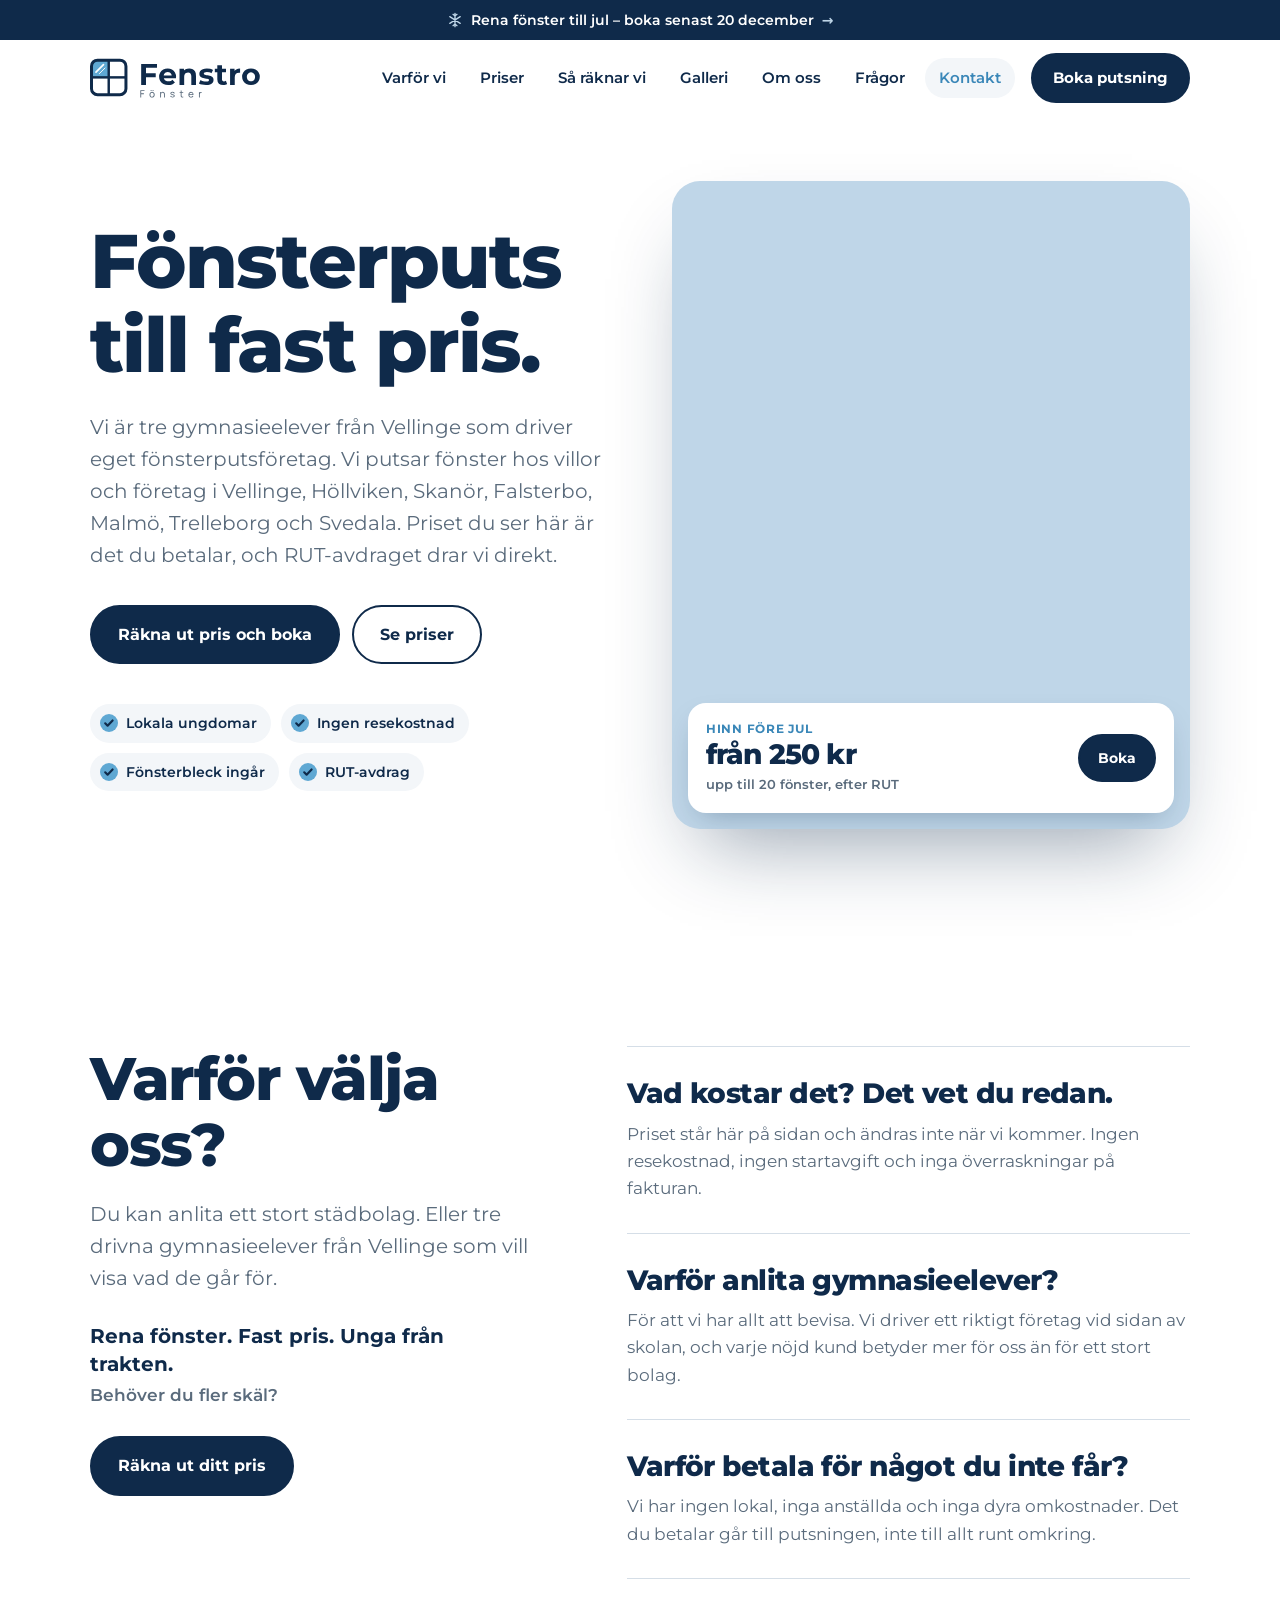
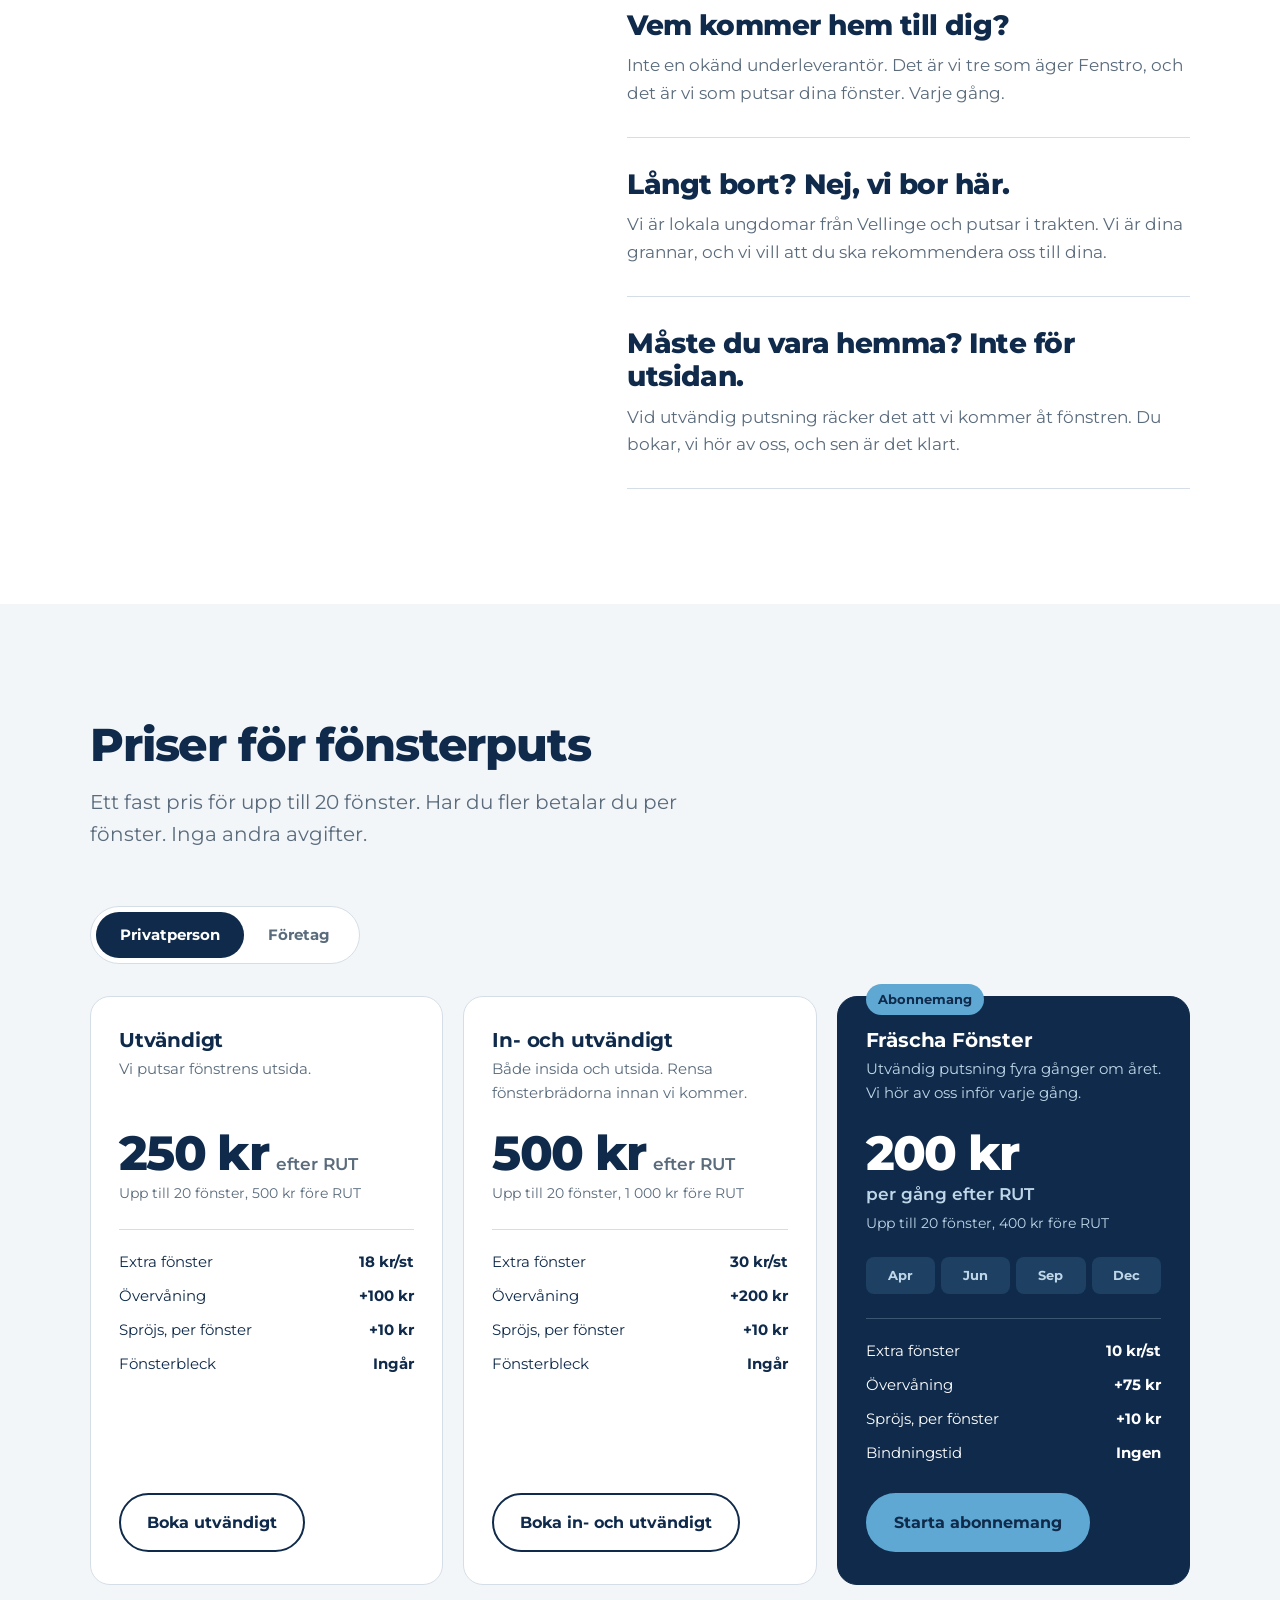
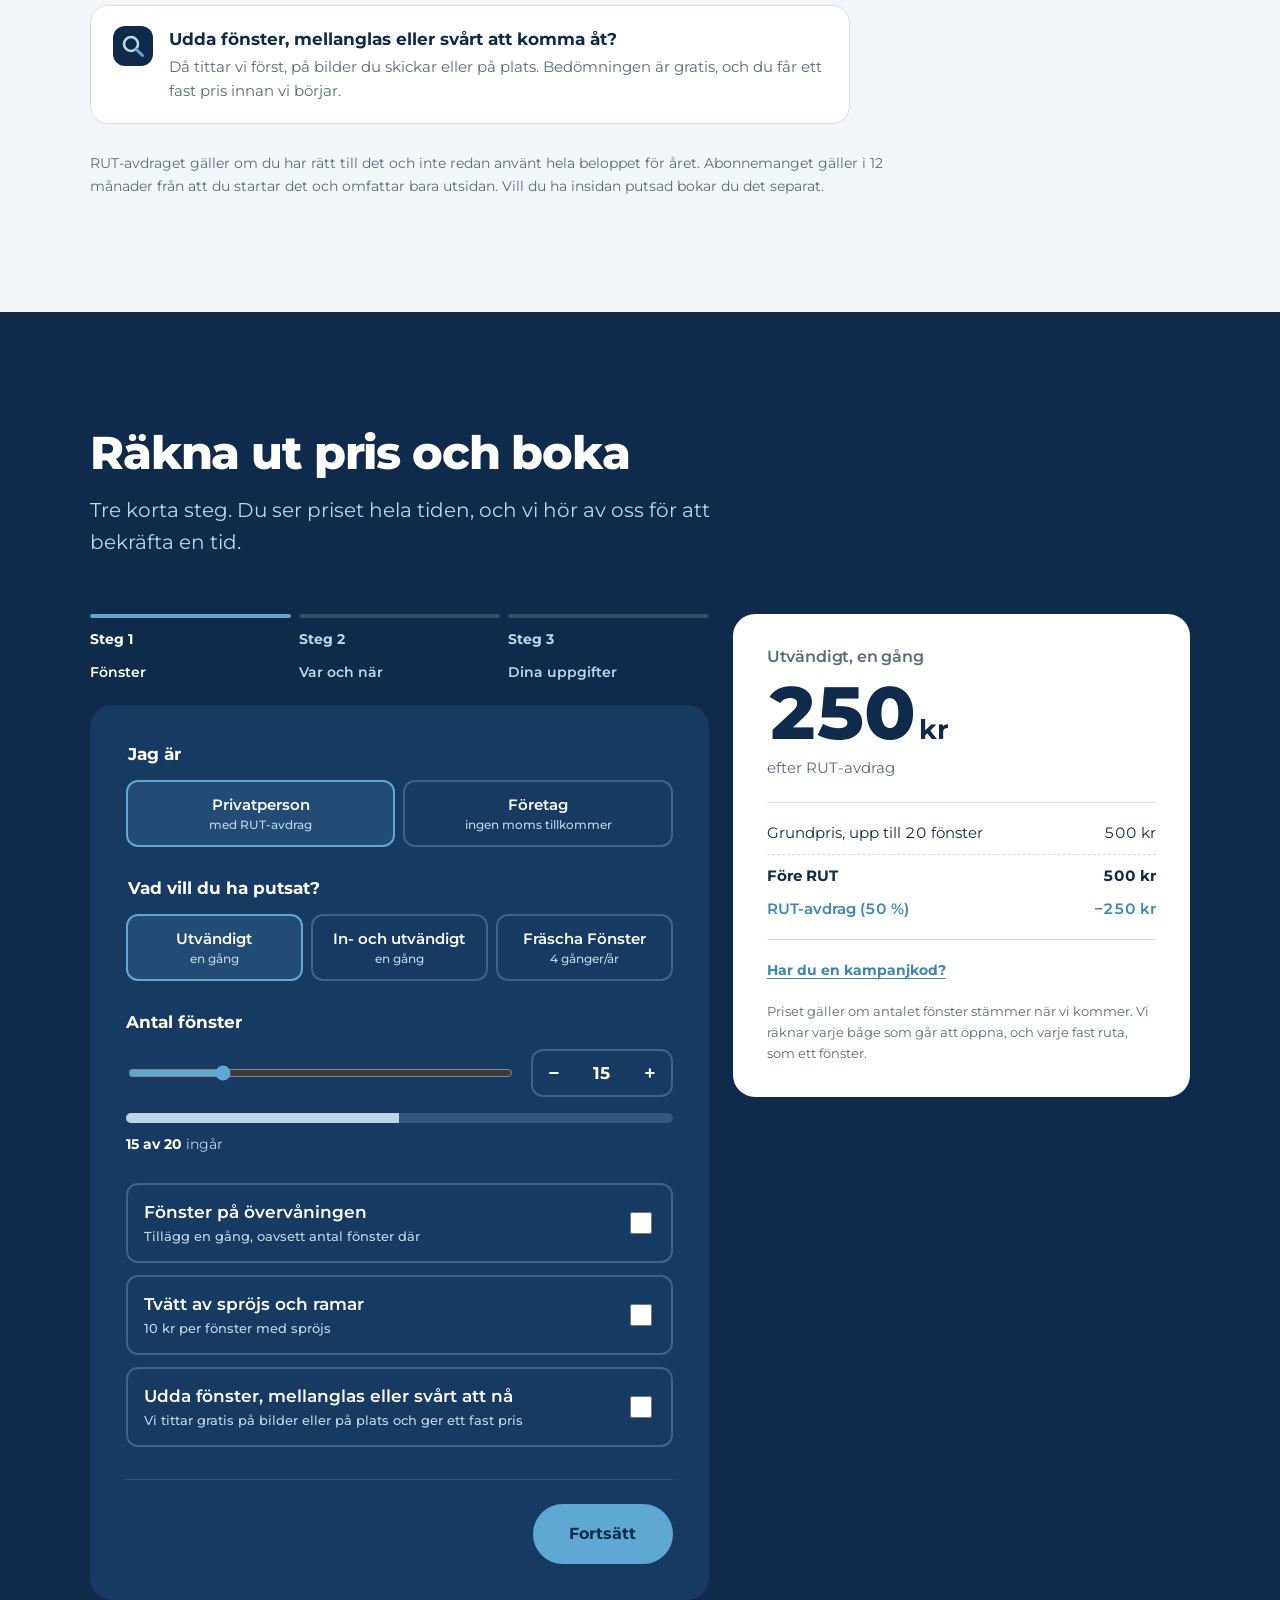
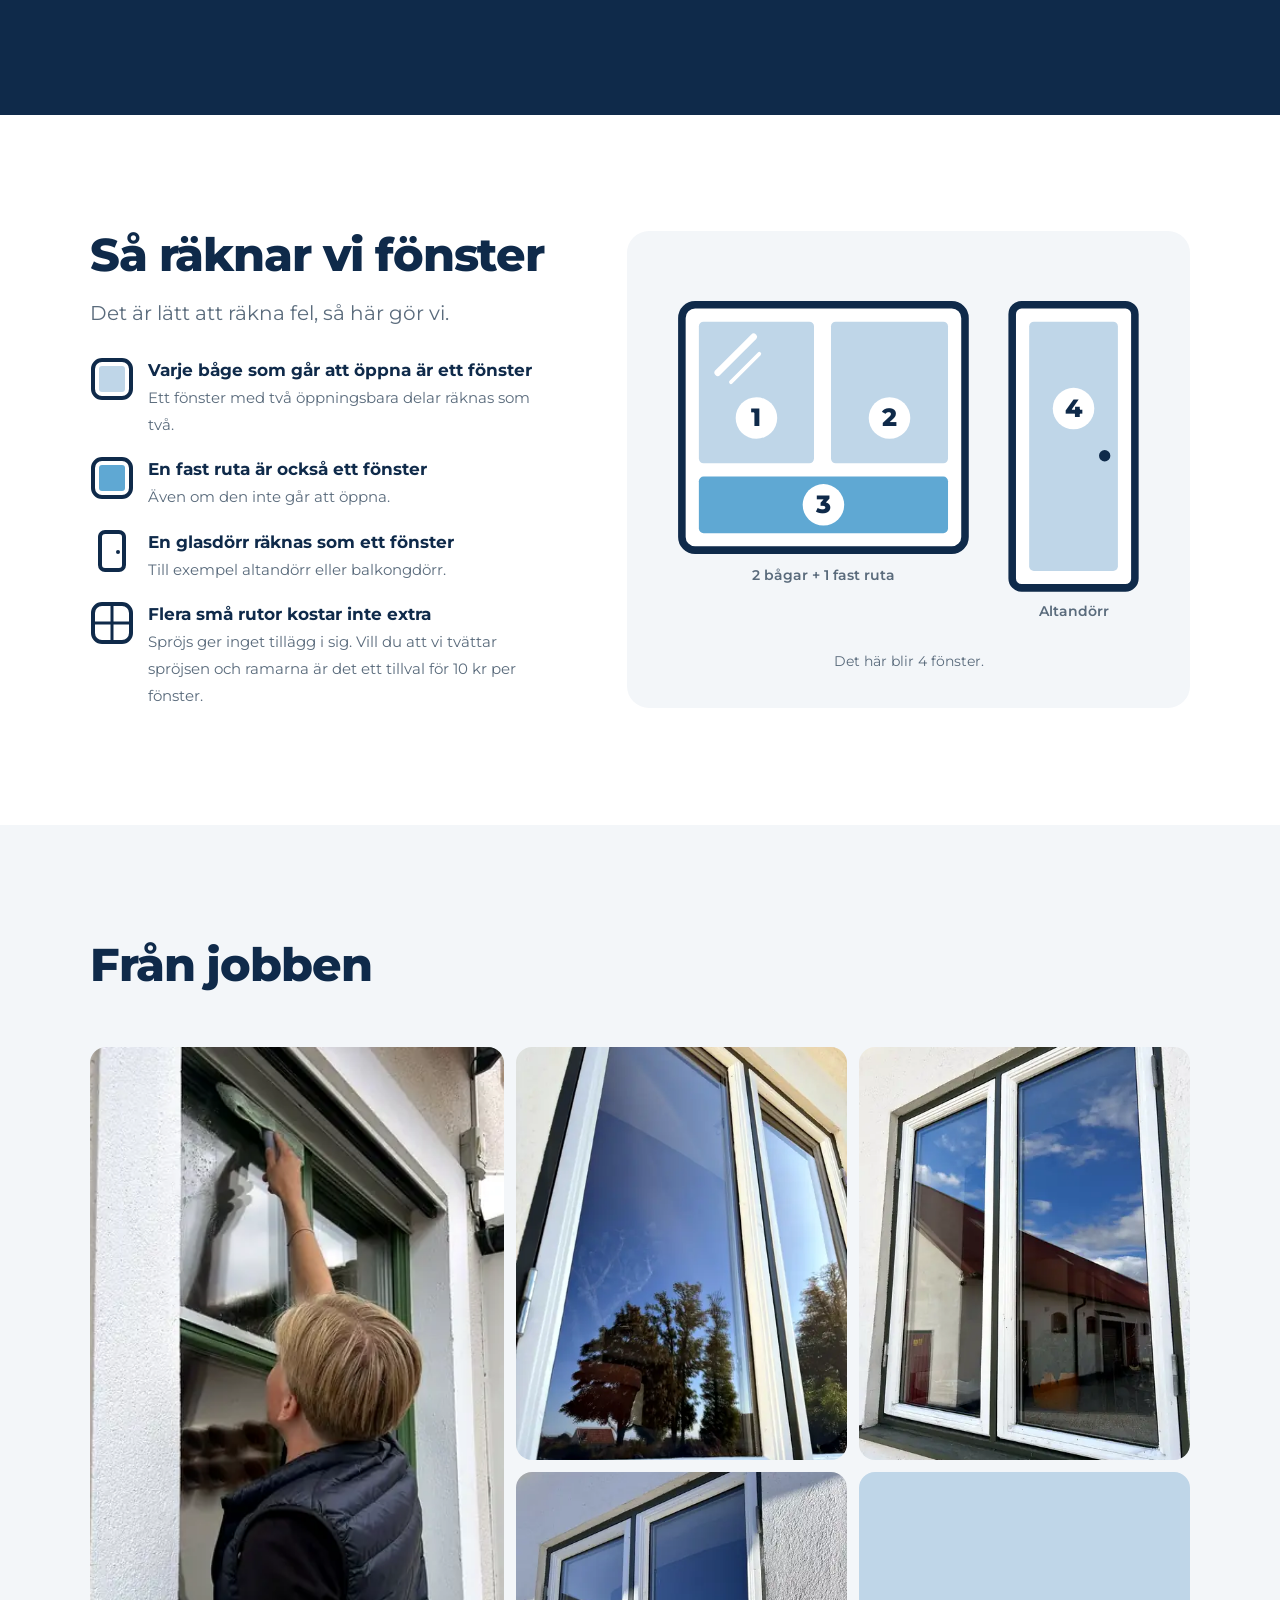
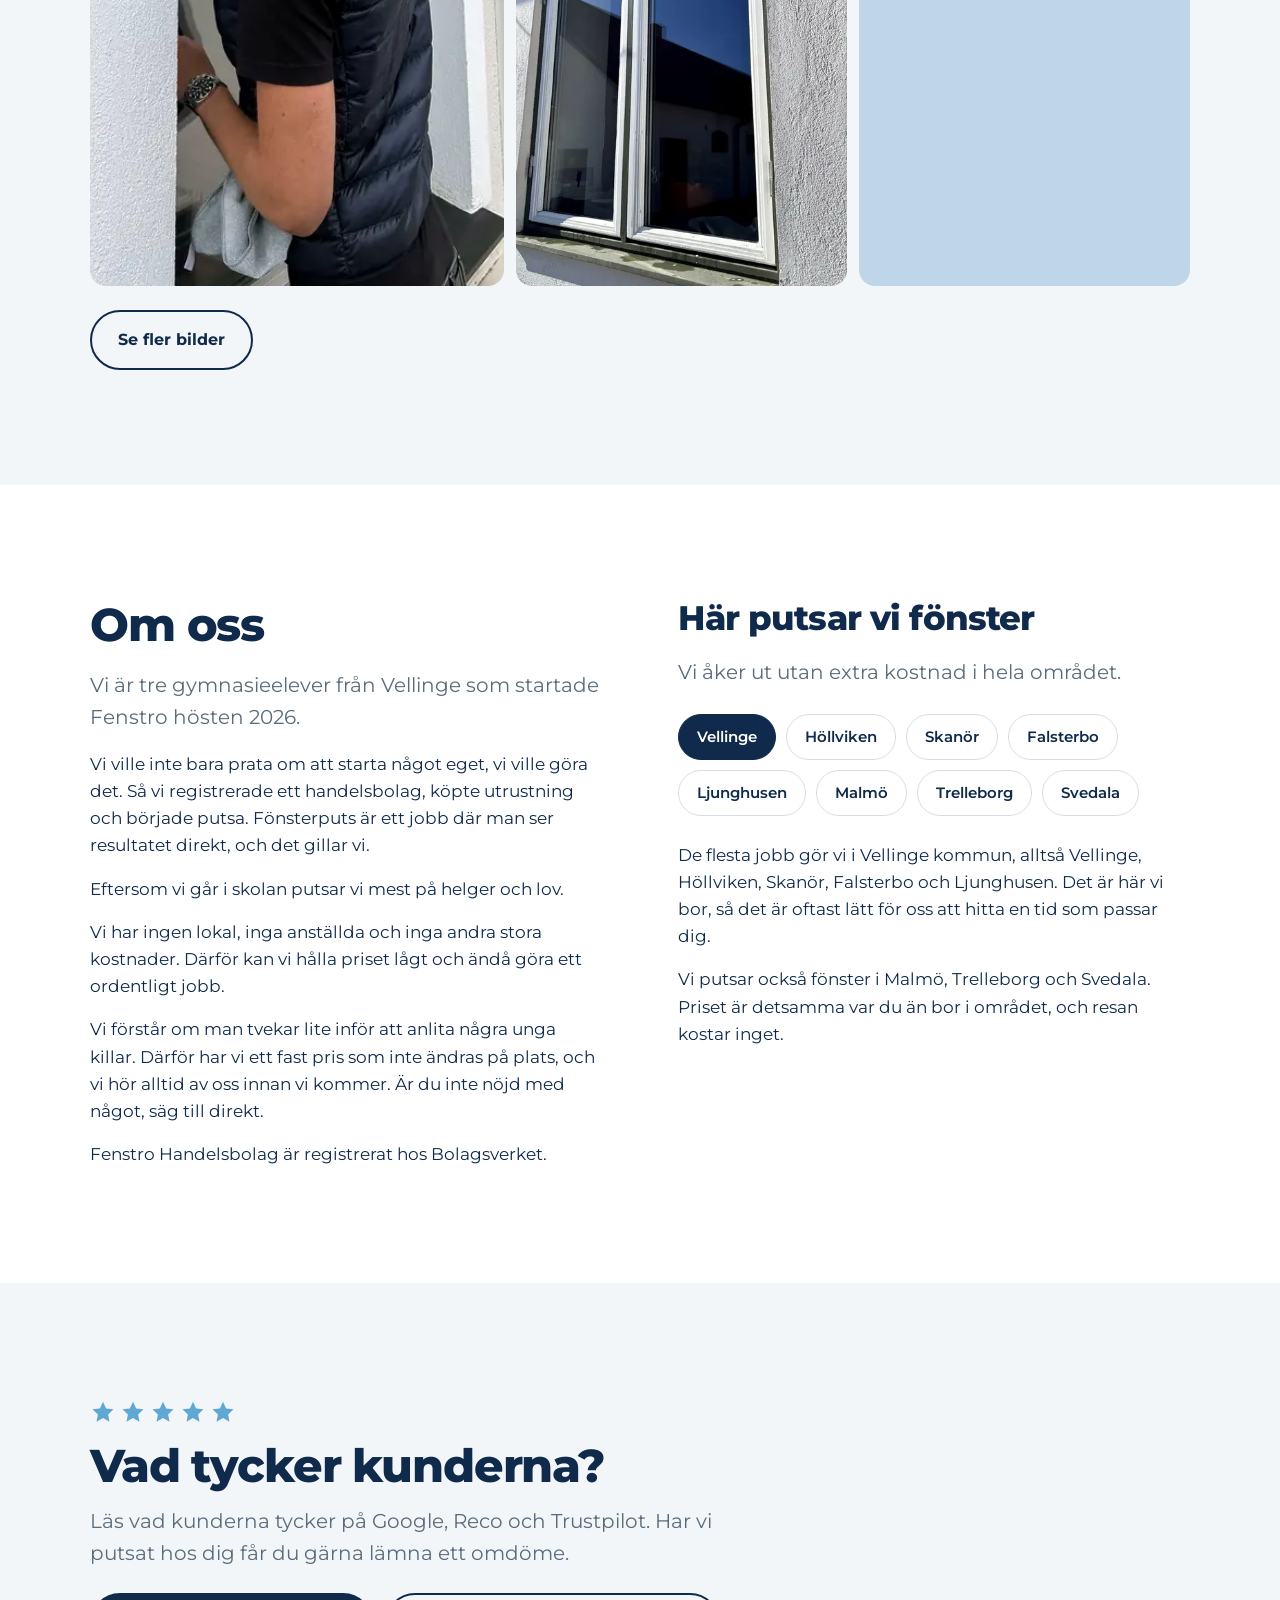
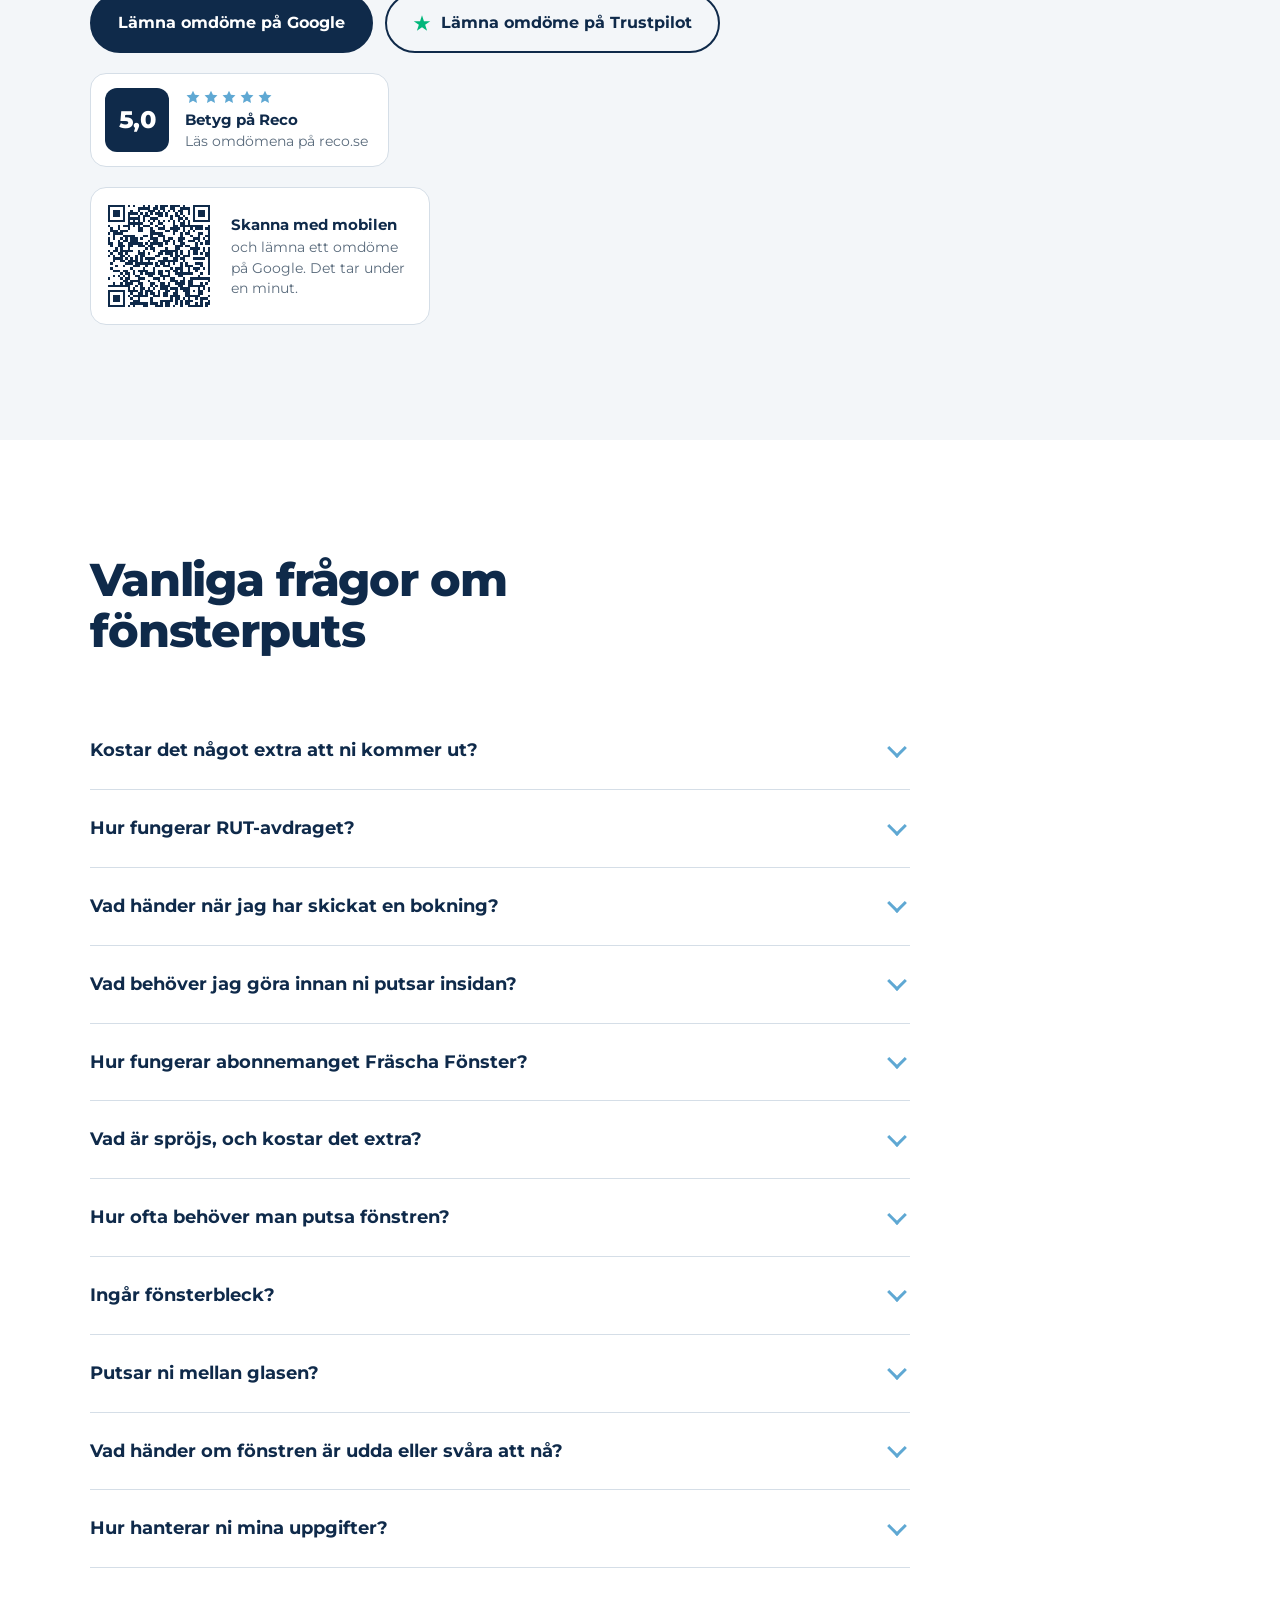
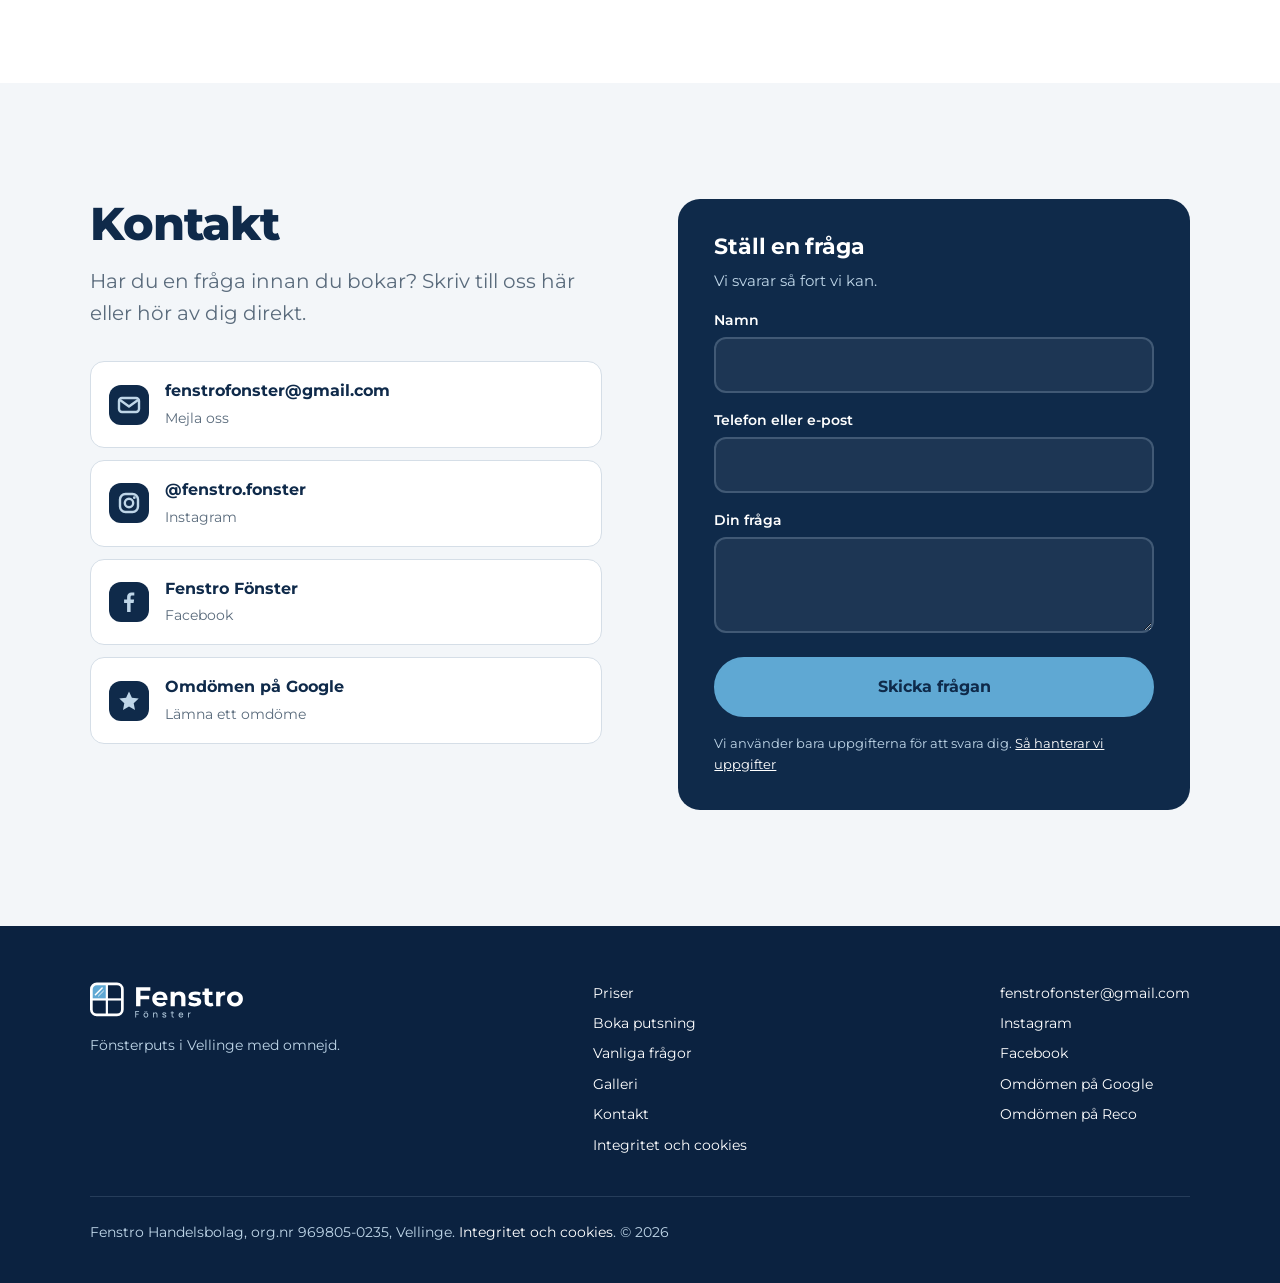
==== commit ce5ba47e: "Lägg in Reco-ruta med betyg i omdömessektionen och länk i sidfoten Co-Authored-By: Claude Opus 5.5 <" ====
--- a/index.html
+++ b/index.html
@@ -131,7 +131,7 @@
   ]
 }
 </script>
-<!--css--><style>@font-face{font-family:Montserrat;src:url(../fonts/montserrat.woff2) format("woff2");font-weight:100 900;font-style:normal;font-display:swap}:root{--ink:#0F2A4A;--ink-2:#173a63;--ink-3:#1e4675;--glas:#5FA8D3;--glas-d:#3a87b8;--frost:#BFD6E8;--is:#F3F6F9;--skiffer:#5A6B7C;--vit:#fff;--linje:#D5DEE7;--max:1180px;--pad:clamp(20px,4vw,40px);--ease:cubic-bezier(.2,.7,.2,1)}*,*:before,*:after{box-sizing:border-box}html{scroll-behavior:smooth;scroll-padding-top:84px;-webkit-text-size-adjust:100%}body{margin:0;font-family:Montserrat,system-ui,-apple-system,Segoe UI,sans-serif;font-size:17px;line-height:1.6;color:var(--ink);background:var(--vit);text-rendering:optimizeLegibility;-webkit-font-smoothing:antialiased}img{display:block;max-width:100%;height:auto}a{color:inherit}h1,h2,h3{line-height:1.1;margin:0;font-weight:800;letter-spacing:-.025em}h1{font-size:clamp(42px,6.4vw,76px)}h2{font-size:clamp(30px,3.8vw,46px)}h3{font-size:20px;font-weight:700;letter-spacing:-.01em}p{margin:0}button{font:inherit;color:inherit}.wrap{max-width:var(--max);margin:0 auto;padding:0 var(--pad)}.lead{font-size:clamp(18px,1.6vw,20px);color:var(--skiffer);max-width:34em}:focus-visible{outline:3px solid var(--glas);outline-offset:3px;border-radius:6px}.sr{position:absolute;width:1px;height:1px;overflow:hidden;clip:rect(0 0 0 0);white-space:nowrap}[hidden]{display:none!important}.btn{display:inline-flex;align-items:center;justify-content:center;gap:10px;font-weight:700;font-size:16px;text-decoration:none;cursor:pointer;padding:15px 26px;border-radius:999px;border:2px solid var(--ink);background:var(--ink);color:var(--vit);transition:background .15s,color .15s,border-color .15s,transform .15s}.btn:hover{background:var(--ink-2);border-color:var(--ink-2)}.btn:active{transform:translateY(1px)}.btn--ghost{background:transparent;color:var(--ink)}.btn--ghost:hover{background:var(--ink);color:var(--vit)}.btn--glas{background:var(--glas);border-color:var(--glas);color:var(--ink)}.btn--glas:hover{background:var(--frost);border-color:var(--frost)}.btn--line{background:transparent;color:var(--vit);border-color:#bfd6e866}.btn--line:hover{background:#bfd6e81f;border-color:var(--frost)}.btn[disabled]{opacity:.55;cursor:wait}.top{position:sticky;top:0;z-index:50;background:var(--vit);border-bottom:1px solid transparent;transition:border-color .2s}.top.is-scrolled{border-bottom-color:var(--linje)}.top__in{display:flex;align-items:center;justify-content:space-between;gap:24px;height:76px}.top__logo img{height:40px;width:auto}.nav{display:flex;align-items:center;gap:6px}.nav a:not(.btn){text-decoration:none;font-weight:600;font-size:15px;padding:8px 14px;border-radius:999px;transition:background .15s,color .15s}.nav a:not(.btn):hover{background:var(--is)}.nav a[aria-current=true]{background:var(--is);color:var(--glas-d)}.nav .btn{padding:11px 20px;font-size:15px;margin-left:10px}.menu-btn{display:none;background:none;border:0;padding:8px;cursor:pointer;color:var(--ink)}.menu-btn svg{display:block}@media(max-width:1060px){.menu-btn{display:block}.nav{position:fixed;inset:76px 0 auto;flex-direction:column;align-items:stretch;gap:0;background:var(--vit);padding:8px var(--pad) 24px;border-bottom:1px solid var(--linje);box-shadow:0 24px 40px #0f2a4a1f;display:none}.nav.is-open{display:flex}.nav a:not(.btn){padding:15px 4px;border-bottom:1px solid var(--is);font-size:17px;border-radius:0}.nav a[aria-current=true],.nav a:not(.btn):hover{background:none}.nav .btn{margin:16px 0 0;padding:15px}}.hero{padding:clamp(28px,5vw,64px) 0 clamp(56px,8vw,104px)}.hero__grid{display:grid;grid-template-columns:1fr 1fr;gap:clamp(32px,5vw,72px);align-items:center}.hero h1{max-width:9.5em}.hero .lead{margin-top:24px}.hero__cta{display:flex;flex-wrap:wrap;gap:12px;margin-top:34px}.hero__facts{display:flex;flex-wrap:wrap;gap:10px;margin:40px 0 0;padding:0;list-style:none}.hero__facts li{display:inline-flex;gap:8px;align-items:center;font-size:14px;font-weight:600;padding:8px 14px 8px 10px;border-radius:999px;background:var(--is)}.shot{position:relative;border-radius:28px;overflow:hidden;aspect-ratio:4/5;background:var(--frost);box-shadow:0 40px 80px -30px #0f2a4a73}.shot img{width:100%;height:100%;object-fit:cover;object-position:50% 30%}.shot__card{position:absolute;z-index:4;left:16px;right:16px;bottom:16px;display:flex;align-items:center;justify-content:space-between;gap:16px;padding:16px 18px;border-radius:18px;color:var(--ink);background:var(--vit);box-shadow:0 12px 30px -12px #0f2a4a59}.shot__card b{display:block;font-size:28px;font-weight:800;letter-spacing:-.03em;line-height:1.05}.shot__card span{font-size:13px;font-weight:600;color:var(--skiffer)}.shot__card .btn{padding:11px 18px;font-size:14px;flex:none}@media(max-width:920px){.hero__grid{grid-template-columns:1fr}.shot{aspect-ratio:5/5;max-width:560px}}@media(max-width:420px){.shot__card .btn{display:none}}.sec{padding:clamp(64px,9vw,120px) 0}.sec--is{background:var(--is)}.sec--ink{background:var(--ink);color:var(--vit)}.sec__head{max-width:640px;margin-bottom:clamp(36px,5vw,56px)}.sec__head .lead{margin-top:16px}.sec--ink .lead{color:var(--frost)}.why{display:grid;grid-template-columns:.9fr 1.1fr;gap:clamp(36px,6vw,96px);align-items:start}.why__head{position:sticky;top:110px}.why__head h2{font-size:clamp(36px,5vw,60px)}.why__head .lead{margin-top:20px}.why__end{margin-top:28px;font-size:20px;font-weight:700;line-height:1.4;max-width:18em}.why__end span{display:block;color:var(--skiffer);font-weight:600;font-size:17px;margin-top:6px}.why__head .btn{margin-top:28px}.why__list{list-style:none;margin:0;padding:0}.why__list li{padding:30px 0;border-top:1px solid var(--linje)}.why__list li:last-child{border-bottom:1px solid var(--linje)}.why__q{font-size:clamp(22px,2.4vw,28px);font-weight:800;letter-spacing:-.02em;line-height:1.2}.why__a{color:var(--skiffer);margin-top:10px;max-width:34em}@media(max-width:860px){.why{grid-template-columns:1fr}.why__head{position:static}}.tabs{display:inline-flex;background:var(--vit);border:1px solid var(--linje);border-radius:999px;padding:5px;margin-bottom:32px}.tabs button{font-weight:700;font-size:15px;border:0;background:none;color:var(--skiffer);padding:11px 24px;border-radius:999px;cursor:pointer;transition:background .2s,color .2s}.tabs button[aria-selected=true]{background:var(--ink);color:var(--vit)}.prices{display:grid;grid-template-columns:repeat(3,minmax(0,1fr));gap:20px}.price{background:var(--vit);border-radius:20px;padding:32px 28px;display:flex;flex-direction:column;border:1px solid var(--linje)}.price h3{margin-bottom:6px}.price__desc{color:var(--skiffer);font-size:15px;min-height:3.2em}.price__amount{margin:24px 0 4px;display:flex;flex-wrap:wrap;align-items:baseline;gap:4px 8px}.price__amount strong{font-size:48px;font-weight:800;letter-spacing:-.035em;line-height:1;white-space:nowrap}.price__amount span{font-weight:600;color:var(--skiffer)}.price__before{font-size:14px;color:var(--skiffer)}.price ul{list-style:none;margin:24px 0 0;padding:20px 0 0;border-top:1px solid var(--linje);display:grid;gap:10px;font-size:15px}.price li{display:flex;justify-content:space-between;gap:12px}.price li span:last-child{font-weight:700;white-space:nowrap}.price__foot{margin-top:auto;padding-top:28px}.price--abo{background:var(--ink);color:var(--vit);border-color:var(--ink);position:relative}.price--abo .price__desc,.price--abo .price__before,.price--abo .price__amount span{color:var(--frost)}.price--abo ul{border-top-color:#bfd6e840}.price__badge{position:absolute;top:-13px;left:28px;background:var(--glas);color:var(--ink);font-size:13px;font-weight:700;padding:5px 12px;border-radius:999px}.months{display:grid;grid-template-columns:repeat(4,1fr);gap:6px;margin-top:22px}.months span{text-align:center;font-size:13px;font-weight:700;padding:8px 0;border-radius:8px;background:#5fa8d32e;color:var(--frost)}.assess{display:flex;gap:16px;align-items:flex-start;margin-top:20px;padding:20px 22px;border-radius:18px;background:var(--vit);border:1px solid var(--linje);max-width:760px}.assess svg{flex:none}.assess b{display:block;font-size:17px}.assess span{display:block;color:var(--skiffer);font-size:15px;margin-top:2px}.price__note{font-size:14px;color:var(--skiffer);margin-top:28px;max-width:60em}.biz{background:var(--vit);border-radius:20px;border:1px solid var(--linje);overflow:hidden}.biz table{width:100%;border-collapse:collapse;font-size:16px}.biz th,.biz td{text-align:left;padding:20px 28px;border-bottom:1px solid var(--linje)}.biz th{font-size:14px;color:var(--skiffer);font-weight:600;background:var(--is)}.biz td:not(:first-child),.biz th:not(:first-child){text-align:right;white-space:nowrap}.biz tr:last-child td{border-bottom:0}.biz__foot{display:flex;flex-wrap:wrap;gap:16px 28px;align-items:center;justify-content:space-between;margin-top:24px}@media(max-width:980px){.prices{grid-template-columns:1fr;max-width:560px}.price__desc{min-height:0}}@media(max-width:560px){.biz th,.biz td{padding:16px}}.book{display:grid;grid-template-columns:1.15fr .85fr;gap:24px;align-items:start}.steps{display:flex;gap:8px;margin:0 0 22px;padding:0;list-style:none}.steps li{flex:1;display:flex;flex-direction:column;gap:10px;font-size:14px;font-weight:600;color:var(--frost)}.steps li:before{content:"";height:4px;border-radius:4px;background:#bfd6e838;transition:background .3s}.steps li.is-done:before,.steps li.is-now:before{background:var(--glas)}.steps li.is-now{color:var(--vit)}.steps b{font-weight:700}.panel{background:var(--ink-2);border-radius:22px;padding:clamp(22px,3vw,36px)}.panel__body{display:grid;gap:28px}.panel__nav{display:flex;justify-content:space-between;gap:12px;margin-top:32px;padding-top:24px;border-top:1px solid rgba(191,214,232,.15)}.panel__nav .btn{min-width:140px}.step-enter{animation:stepIn .35s var(--ease)}@keyframes stepIn{0%{opacity:0;transform:translate(12px)}to{opacity:1;transform:none}}.field-label{display:block;font-weight:700;margin-bottom:12px}.seg{display:grid;grid-template-columns:repeat(3,1fr);gap:8px}.seg--2{grid-template-columns:repeat(2,1fr)}.seg input{position:absolute;opacity:0;pointer-events:none}.seg label{display:block;text-align:center;padding:13px 8px;border-radius:12px;border:2px solid rgba(191,214,232,.25);cursor:pointer;font-weight:600;font-size:15px;line-height:1.3;transition:border-color .15s,background .15s}.seg label:hover{border-color:#bfd6e880}.seg label small{display:block;font-weight:500;font-size:12px;color:var(--frost);margin-top:2px}.seg input:checked+label{border-color:var(--glas);background:#5fa8d329}.seg input:focus-visible+label{outline:3px solid var(--glas);outline-offset:3px}.count{display:flex;align-items:center;gap:16px}.count input[type=range]{flex:1;accent-color:var(--glas);height:28px;min-width:0}.stepper{display:inline-flex;align-items:center;border:2px solid rgba(191,214,232,.25);border-radius:12px;overflow:hidden;flex:none}.stepper button{width:42px;height:44px;border:0;background:none;color:var(--vit);font-size:20px;font-weight:600;cursor:pointer}.stepper button:hover{background:#5fa8d333}.stepper input{width:54px;height:44px;border:0;background:none;color:var(--vit);font:inherit;font-weight:700;font-size:17px;text-align:center;-moz-appearance:textfield}.stepper input::-webkit-outer-spin-button,.stepper input::-webkit-inner-spin-button{-webkit-appearance:none;margin:0}.meter{margin-top:16px}.meter__bar{position:relative;height:10px;border-radius:999px;background:#bfd6e82e;overflow:hidden;display:flex}.meter__in{height:100%;background:var(--frost);transition:width .3s var(--ease)}.meter__ex{height:100%;background:var(--glas);transition:width .3s var(--ease)}.meter__txt{display:flex;justify-content:space-between;gap:12px;font-size:14px;color:var(--frost);margin-top:10px}.meter__txt b{color:var(--vit);font-weight:700}.toggles{display:grid;gap:12px}.check{display:flex;align-items:center;justify-content:space-between;gap:16px;padding:14px 16px;border-radius:12px;border:2px solid rgba(191,214,232,.25);cursor:pointer}.check:has(input:checked){border-color:var(--glas);background:#5fa8d31a}.check span{font-weight:600}.check small{display:block;font-weight:500;color:var(--frost);font-size:13px}.check input{width:22px;height:22px;accent-color:var(--glas);cursor:pointer;flex:none}.note{font-size:14px;color:var(--frost);background:#5fa8d31f;border-radius:12px;padding:12px 14px}.inputs{display:grid;grid-template-columns:1fr 1fr;gap:16px}.inputs .full{grid-column:1/-1}.inp label{display:block;font-weight:600;font-size:14px;margin-bottom:6px}.inp label small{font-weight:500;color:var(--frost)}.inp input,.inp select,.inp textarea{width:100%;font:inherit;font-size:16px;color:var(--vit);background:#ffffff0f;border:2px solid rgba(191,214,232,.22);border-radius:12px;padding:13px 14px;transition:border-color .15s,background .15s}.inp select option{color:var(--ink)}.inp input::placeholder,.inp textarea::placeholder{color:#bfd6e88c}.inp input:focus,.inp select:focus,.inp textarea:focus{outline:none;border-color:var(--glas);background:#ffffff1a}.inp textarea{min-height:96px;resize:vertical}.inp input[aria-invalid=true]{border-color:#f0a3a3}.inp input[type=date]{color-scheme:dark}.err{color:#ffc2c2;font-size:14px;font-weight:600}.consent{display:flex;gap:12px;align-items:flex-start;font-size:14px;color:var(--frost)}.consent input{width:20px;height:20px;margin-top:2px;accent-color:var(--glas);flex:none}.sum{background:var(--vit);color:var(--ink);border-radius:22px;padding:clamp(22px,3vw,34px);position:sticky;top:96px}.sum h3{font-size:16px;color:var(--skiffer);font-weight:600}.big{font-size:clamp(54px,6vw,74px);font-weight:800;letter-spacing:-.045em;line-height:1;margin:10px 0 6px;font-variant-numeric:tabular-nums}.big small{font-size:.36em;letter-spacing:0;font-weight:700;margin-left:6px}.sum__sub{color:var(--skiffer);font-size:15px}.rows{list-style:none;margin:22px 0 0;padding:18px 0 0;border-top:1px solid var(--linje);display:grid;gap:9px;font-size:15px}.rows li{display:flex;justify-content:space-between;gap:12px;font-variant-numeric:tabular-nums}.rows li span:last-child{white-space:nowrap}.rows li.tot{font-weight:700;padding-top:9px;border-top:1px dashed var(--linje)}.rows li.rut{color:var(--glas-d);font-weight:600}.sum__fine{font-size:13px;color:var(--skiffer);margin-top:18px}.promo{margin-top:18px;padding-top:16px;border-top:1px solid var(--linje)}.promo__open{background:none;border:0;padding:0;font-weight:700;font-size:14px;color:var(--glas-d);cursor:pointer;text-decoration:underline;text-underline-offset:3px}.promo__row{display:flex;gap:8px;margin-top:10px}.promo__row input{flex:1;min-width:0;font:inherit;font-size:15px;font-weight:600;letter-spacing:.04em;text-transform:uppercase;color:var(--ink);background:var(--is);border:2px solid transparent;border-radius:12px;padding:11px 14px}.promo__row input:focus{outline:none;border-color:var(--glas);background:var(--vit)}.promo__row .btn{padding:11px 18px;font-size:14px}.promo__msg{font-size:14px;font-weight:600;margin-top:10px}.promo__msg.ok{color:#1f7a4d}.promo__msg.no{color:#b3261e}.promo__tag{display:inline-flex;align-items:center;gap:10px;margin-top:10px;padding:8px 8px 8px 14px;border-radius:999px;background:#e5f3ea;color:#1f5f3d;font-size:14px;font-weight:700}.promo__tag button{border:0;background:#1f5f3d1f;color:#1f5f3d;width:26px;height:26px;border-radius:50%;cursor:pointer;font-size:15px;line-height:1}.rows li.disc{color:#1f7a4d;font-weight:600}.done{text-align:center;padding:clamp(24px,4vw,48px) 8px}.done__icon{width:72px;height:72px;margin:0 auto 22px;border-radius:50%;background:var(--glas);display:grid;place-items:center}.done__icon svg{stroke-dasharray:40;stroke-dashoffset:40;animation:draw .5s .15s var(--ease) forwards}@keyframes draw{to{stroke-dashoffset:0}}.done h3{font-size:28px;font-weight:800;letter-spacing:-.02em}.done p{color:var(--frost);margin:12px auto 0;max-width:30em}.done .btn{margin-top:28px}@media(max-width:920px){.book{grid-template-columns:1fr}.sum{position:static;order:-1}}@media(max-width:520px){.seg{grid-template-columns:1fr}.seg--2{grid-template-columns:1fr 1fr}.inputs{grid-template-columns:1fr}.steps li span{display:none}}.count-how{display:grid;grid-template-columns:.9fr 1.1fr;gap:clamp(32px,6vw,80px);align-items:center}.rules{list-style:none;margin:28px 0 0;padding:0;display:grid;gap:18px}.rules li{display:grid;grid-template-columns:44px 1fr;gap:14px;align-items:start}.rules b{display:block}.rules span{color:var(--skiffer);font-size:15px}.diagram{background:var(--is);border-radius:22px;padding:clamp(20px,3vw,36px);margin:0}.diagram svg{width:100%;height:auto}.diagram figcaption{font-size:14px;color:var(--skiffer);margin-top:16px;text-align:center}@media(max-width:860px){.count-how{grid-template-columns:1fr}}.gallery{display:grid;grid-template-columns:1.25fr 1fr 1fr;grid-template-rows:auto auto;gap:12px}.gallery figure{margin:0;border-radius:16px;overflow:hidden;background:var(--frost)}.gallery figure:first-child{grid-row:span 2}.gallery img{width:100%;height:100%;object-fit:cover;aspect-ratio:4/5}.gallery figure:first-child img{aspect-ratio:auto}@media(max-width:860px){.gallery{grid-template-columns:1fr 1fr}.gallery figure:first-child{grid-row:auto;grid-column:span 2}.gallery figure:first-child img{aspect-ratio:4/3}}.two{display:grid;grid-template-columns:1fr 1fr;gap:clamp(40px,6vw,96px)}.areas{display:flex;flex-wrap:wrap;gap:10px;margin:26px 0 0;padding:0;list-style:none}.areas li{padding:10px 18px;border-radius:999px;background:var(--vit);border:1px solid var(--linje);font-weight:600;font-size:15px}.areas li.home{background:var(--ink);color:var(--vit);border-color:var(--ink)}.two .lead{margin-top:18px}.two p+p{margin-top:16px}@media(max-width:860px){.two{grid-template-columns:1fr}}.reviews{display:flex;flex-wrap:wrap;align-items:center;justify-content:space-between;gap:24px 40px}.reviews h2{max-width:14em}.reviews .lead{margin-top:14px}.stars{display:flex;gap:4px;margin-bottom:16px}.reviews__btns{display:flex;flex-wrap:wrap;gap:12px}.btn.tp svg{flex:none}.reviews__side{display:flex;flex-direction:column;align-items:flex-start;gap:20px}.qr{display:flex;align-items:center;gap:16px;padding:12px 18px 12px 12px;background:var(--vit);border:1px solid var(--linje);border-radius:16px;color:var(--ink);text-decoration:none;max-width:340px}.qr img{flex:none;width:112px;height:112px;border-radius:8px}.qr span{font-size:14px;line-height:1.45;color:var(--skiffer)}.qr b{display:block;color:var(--ink);font-size:15px;margin-bottom:2px}@media(max-width:720px){.qr{display:none}}.faq{max-width:820px}.faq details{border-bottom:1px solid var(--linje)}.faq summary{list-style:none;cursor:pointer;padding:24px 48px 24px 0;font-weight:700;font-size:18px;position:relative}.faq summary::-webkit-details-marker{display:none}.faq summary:after{content:"";position:absolute;right:6px;top:50%;width:14px;height:14px;margin-top:-10px;border-right:3px solid var(--glas);border-bottom:3px solid var(--glas);transform:rotate(45deg);transition:transform .2s}.faq details[open] summary:after{transform:rotate(-135deg);margin-top:-2px}.faq details p{padding:0 0 24px;color:var(--skiffer);max-width:44em}.contact{display:grid;grid-template-columns:1fr 1fr;gap:clamp(36px,6vw,80px)}.channels{list-style:none;margin:32px 0 0;padding:0;display:grid;gap:12px}.channels a{display:flex;align-items:center;gap:16px;text-decoration:none;padding:16px 18px;border-radius:14px;border:1px solid var(--linje);background:var(--vit);transition:border-color .15s}.channels a:hover{border-color:var(--glas)}.channels svg{flex:none}.channels b{display:block;font-size:16px}.channels span{font-size:14px;color:var(--skiffer)}.ask{background:var(--ink);color:var(--vit);border-radius:22px;padding:clamp(24px,3vw,36px);display:grid;gap:16px;align-content:start}.ask h3{font-size:22px}.ask p.sub{color:var(--frost);font-size:15px;margin-top:-6px}@media(max-width:860px){.contact{grid-template-columns:1fr}}.foot{background:#0b2240;color:var(--frost);padding:56px 0 40px;font-size:14px}.foot__in{display:flex;flex-wrap:wrap;justify-content:space-between;gap:32px}.foot img{height:36px;width:auto;margin-bottom:16px}.foot a{color:var(--vit);text-decoration:none}.foot a:hover{text-decoration:underline}.foot ul{list-style:none;margin:0;padding:0;display:grid;gap:8px;align-content:start}.foot__bottom{margin-top:40px;padding-top:24px;border-top:1px solid rgba(191,214,232,.15)}.dock{position:fixed;z-index:40;left:12px;right:12px;bottom:calc(12px + env(safe-area-inset-bottom));display:none;align-items:center;justify-content:space-between;gap:12px;padding:10px 10px 10px 18px;border-radius:999px;background:var(--ink);color:var(--vit);box-shadow:0 16px 40px #0f2a4a59;transform:translateY(140%);transition:transform .3s var(--ease)}.dock.is-on{transform:none}.dock b{display:block;font-size:15px;line-height:1.2}.dock span{font-size:12px;color:var(--frost)}.dock .btn{padding:11px 18px;font-size:14px}@media(max-width:920px){.dock{display:flex}.foot{padding-bottom:110px}}@media(prefers-reduced-motion:reduce){html{scroll-behavior:auto}*,*:before,*:after{animation:none!important;transition:none!important}.done__icon svg{stroke-dashoffset:0}}.modal{border:0;border-radius:22px;padding:clamp(24px,4vw,34px);max-width:440px;width:calc(100% - 32px);color:var(--ink);background:var(--vit);box-shadow:0 40px 80px -20px #0f2a4a73}.modal::backdrop{background:#0f2a4a99}.modal h3{font-size:22px;margin-bottom:12px}.modal p{color:var(--skiffer);font-size:16px}.modal p+p{margin-top:10px}.modal__btns{display:flex;flex-wrap:wrap;justify-content:flex-end;gap:10px;margin-top:24px}.modal__btns .btn{padding:13px 22px;font-size:15px}.modal__btns .btn{white-space:nowrap}@media(max-width:420px){.modal__btns .btn{flex:1;padding:13px 14px}}.jul-bar,.jul-only{display:none}.is-jul .jul-bar{display:flex;align-items:center;justify-content:center;gap:8px;padding:9px var(--pad);background:var(--ink);color:var(--vit);font-size:14px;font-weight:600;text-align:center;text-decoration:none}.jul-bar svg{color:var(--frost);flex:none}.jul-bar b{color:var(--frost);transition:transform .2s}.jul-bar:hover b{transform:translate(3px)}@media(max-width:420px){.is-jul .jul-bar{font-size:12.5px;gap:6px;padding:9px 12px}}.is-jul .jul-only{display:block;font-style:normal;font-size:12px;font-weight:700;letter-spacing:.06em;text-transform:uppercase;color:var(--glas-d);margin-bottom:2px}</style><!--/css-->
+<!--css--><style>@font-face{font-family:Montserrat;src:url(../fonts/montserrat.woff2) format("woff2");font-weight:100 900;font-style:normal;font-display:swap}:root{--ink:#0F2A4A;--ink-2:#173a63;--ink-3:#1e4675;--glas:#5FA8D3;--glas-d:#3a87b8;--frost:#BFD6E8;--is:#F3F6F9;--skiffer:#5A6B7C;--vit:#fff;--linje:#D5DEE7;--max:1180px;--pad:clamp(20px,4vw,40px);--ease:cubic-bezier(.2,.7,.2,1)}*,*:before,*:after{box-sizing:border-box}html{scroll-behavior:smooth;scroll-padding-top:84px;-webkit-text-size-adjust:100%}body{margin:0;font-family:Montserrat,system-ui,-apple-system,Segoe UI,sans-serif;font-size:17px;line-height:1.6;color:var(--ink);background:var(--vit);text-rendering:optimizeLegibility;-webkit-font-smoothing:antialiased}img{display:block;max-width:100%;height:auto}a{color:inherit}h1,h2,h3{line-height:1.1;margin:0;font-weight:800;letter-spacing:-.025em}h1{font-size:clamp(42px,6.4vw,76px)}h2{font-size:clamp(30px,3.8vw,46px)}h3{font-size:20px;font-weight:700;letter-spacing:-.01em}p{margin:0}button{font:inherit;color:inherit}.wrap{max-width:var(--max);margin:0 auto;padding:0 var(--pad)}.lead{font-size:clamp(18px,1.6vw,20px);color:var(--skiffer);max-width:34em}:focus-visible{outline:3px solid var(--glas);outline-offset:3px;border-radius:6px}.sr{position:absolute;width:1px;height:1px;overflow:hidden;clip:rect(0 0 0 0);white-space:nowrap}[hidden]{display:none!important}.btn{display:inline-flex;align-items:center;justify-content:center;gap:10px;font-weight:700;font-size:16px;text-decoration:none;cursor:pointer;padding:15px 26px;border-radius:999px;border:2px solid var(--ink);background:var(--ink);color:var(--vit);transition:background .15s,color .15s,border-color .15s,transform .15s}.btn:hover{background:var(--ink-2);border-color:var(--ink-2)}.btn:active{transform:translateY(1px)}.btn--ghost{background:transparent;color:var(--ink)}.btn--ghost:hover{background:var(--ink);color:var(--vit)}.btn--glas{background:var(--glas);border-color:var(--glas);color:var(--ink)}.btn--glas:hover{background:var(--frost);border-color:var(--frost)}.btn--line{background:transparent;color:var(--vit);border-color:#bfd6e866}.btn--line:hover{background:#bfd6e81f;border-color:var(--frost)}.btn[disabled]{opacity:.55;cursor:wait}.top{position:sticky;top:0;z-index:50;background:var(--vit);border-bottom:1px solid transparent;transition:border-color .2s}.top.is-scrolled{border-bottom-color:var(--linje)}.top__in{display:flex;align-items:center;justify-content:space-between;gap:24px;height:76px}.top__logo img{height:40px;width:auto}.nav{display:flex;align-items:center;gap:6px}.nav a:not(.btn){text-decoration:none;font-weight:600;font-size:15px;padding:8px 14px;border-radius:999px;transition:background .15s,color .15s}.nav a:not(.btn):hover{background:var(--is)}.nav a[aria-current=true]{background:var(--is);color:var(--glas-d)}.nav .btn{padding:11px 20px;font-size:15px;margin-left:10px}.menu-btn{display:none;background:none;border:0;padding:8px;cursor:pointer;color:var(--ink)}.menu-btn svg{display:block}@media(max-width:1060px){.menu-btn{display:block}.nav{position:fixed;inset:76px 0 auto;flex-direction:column;align-items:stretch;gap:0;background:var(--vit);padding:8px var(--pad) 24px;border-bottom:1px solid var(--linje);box-shadow:0 24px 40px #0f2a4a1f;display:none}.nav.is-open{display:flex}.nav a:not(.btn){padding:15px 4px;border-bottom:1px solid var(--is);font-size:17px;border-radius:0}.nav a[aria-current=true],.nav a:not(.btn):hover{background:none}.nav .btn{margin:16px 0 0;padding:15px}}.hero{padding:clamp(28px,5vw,64px) 0 clamp(56px,8vw,104px)}.hero__grid{display:grid;grid-template-columns:1fr 1fr;gap:clamp(32px,5vw,72px);align-items:center}.hero h1{max-width:9.5em}.hero .lead{margin-top:24px}.hero__cta{display:flex;flex-wrap:wrap;gap:12px;margin-top:34px}.hero__facts{display:flex;flex-wrap:wrap;gap:10px;margin:40px 0 0;padding:0;list-style:none}.hero__facts li{display:inline-flex;gap:8px;align-items:center;font-size:14px;font-weight:600;padding:8px 14px 8px 10px;border-radius:999px;background:var(--is)}.shot{position:relative;border-radius:28px;overflow:hidden;aspect-ratio:4/5;background:var(--frost);box-shadow:0 40px 80px -30px #0f2a4a73}.shot img{width:100%;height:100%;object-fit:cover;object-position:50% 30%}.shot__card{position:absolute;z-index:4;left:16px;right:16px;bottom:16px;display:flex;align-items:center;justify-content:space-between;gap:16px;padding:16px 18px;border-radius:18px;color:var(--ink);background:var(--vit);box-shadow:0 12px 30px -12px #0f2a4a59}.shot__card b{display:block;font-size:28px;font-weight:800;letter-spacing:-.03em;line-height:1.05}.shot__card span{font-size:13px;font-weight:600;color:var(--skiffer)}.shot__card .btn{padding:11px 18px;font-size:14px;flex:none}@media(max-width:920px){.hero__grid{grid-template-columns:1fr}.shot{aspect-ratio:5/5;max-width:560px}}@media(max-width:420px){.shot__card .btn{display:none}}.sec{padding:clamp(64px,9vw,120px) 0}.sec--is{background:var(--is)}.sec--ink{background:var(--ink);color:var(--vit)}.sec__head{max-width:640px;margin-bottom:clamp(36px,5vw,56px)}.sec__head .lead{margin-top:16px}.sec--ink .lead{color:var(--frost)}.why{display:grid;grid-template-columns:.9fr 1.1fr;gap:clamp(36px,6vw,96px);align-items:start}.why__head{position:sticky;top:110px}.why__head h2{font-size:clamp(36px,5vw,60px)}.why__head .lead{margin-top:20px}.why__end{margin-top:28px;font-size:20px;font-weight:700;line-height:1.4;max-width:18em}.why__end span{display:block;color:var(--skiffer);font-weight:600;font-size:17px;margin-top:6px}.why__head .btn{margin-top:28px}.why__list{list-style:none;margin:0;padding:0}.why__list li{padding:30px 0;border-top:1px solid var(--linje)}.why__list li:last-child{border-bottom:1px solid var(--linje)}.why__q{font-size:clamp(22px,2.4vw,28px);font-weight:800;letter-spacing:-.02em;line-height:1.2}.why__a{color:var(--skiffer);margin-top:10px;max-width:34em}@media(max-width:860px){.why{grid-template-columns:1fr}.why__head{position:static}}.tabs{display:inline-flex;background:var(--vit);border:1px solid var(--linje);border-radius:999px;padding:5px;margin-bottom:32px}.tabs button{font-weight:700;font-size:15px;border:0;background:none;color:var(--skiffer);padding:11px 24px;border-radius:999px;cursor:pointer;transition:background .2s,color .2s}.tabs button[aria-selected=true]{background:var(--ink);color:var(--vit)}.prices{display:grid;grid-template-columns:repeat(3,minmax(0,1fr));gap:20px}.price{background:var(--vit);border-radius:20px;padding:32px 28px;display:flex;flex-direction:column;border:1px solid var(--linje)}.price h3{margin-bottom:6px}.price__desc{color:var(--skiffer);font-size:15px;min-height:3.2em}.price__amount{margin:24px 0 4px;display:flex;flex-wrap:wrap;align-items:baseline;gap:4px 8px}.price__amount strong{font-size:48px;font-weight:800;letter-spacing:-.035em;line-height:1;white-space:nowrap}.price__amount span{font-weight:600;color:var(--skiffer)}.price__before{font-size:14px;color:var(--skiffer)}.price ul{list-style:none;margin:24px 0 0;padding:20px 0 0;border-top:1px solid var(--linje);display:grid;gap:10px;font-size:15px}.price li{display:flex;justify-content:space-between;gap:12px}.price li span:last-child{font-weight:700;white-space:nowrap}.price__foot{margin-top:auto;padding-top:28px}.price--abo{background:var(--ink);color:var(--vit);border-color:var(--ink);position:relative}.price--abo .price__desc,.price--abo .price__before,.price--abo .price__amount span{color:var(--frost)}.price--abo ul{border-top-color:#bfd6e840}.price__badge{position:absolute;top:-13px;left:28px;background:var(--glas);color:var(--ink);font-size:13px;font-weight:700;padding:5px 12px;border-radius:999px}.months{display:grid;grid-template-columns:repeat(4,1fr);gap:6px;margin-top:22px}.months span{text-align:center;font-size:13px;font-weight:700;padding:8px 0;border-radius:8px;background:#5fa8d32e;color:var(--frost)}.assess{display:flex;gap:16px;align-items:flex-start;margin-top:20px;padding:20px 22px;border-radius:18px;background:var(--vit);border:1px solid var(--linje);max-width:760px}.assess svg{flex:none}.assess b{display:block;font-size:17px}.assess span{display:block;color:var(--skiffer);font-size:15px;margin-top:2px}.price__note{font-size:14px;color:var(--skiffer);margin-top:28px;max-width:60em}.biz{background:var(--vit);border-radius:20px;border:1px solid var(--linje);overflow:hidden}.biz table{width:100%;border-collapse:collapse;font-size:16px}.biz th,.biz td{text-align:left;padding:20px 28px;border-bottom:1px solid var(--linje)}.biz th{font-size:14px;color:var(--skiffer);font-weight:600;background:var(--is)}.biz td:not(:first-child),.biz th:not(:first-child){text-align:right;white-space:nowrap}.biz tr:last-child td{border-bottom:0}.biz__foot{display:flex;flex-wrap:wrap;gap:16px 28px;align-items:center;justify-content:space-between;margin-top:24px}@media(max-width:980px){.prices{grid-template-columns:1fr;max-width:560px}.price__desc{min-height:0}}@media(max-width:560px){.biz th,.biz td{padding:16px}}.book{display:grid;grid-template-columns:1.15fr .85fr;gap:24px;align-items:start}.steps{display:flex;gap:8px;margin:0 0 22px;padding:0;list-style:none}.steps li{flex:1;display:flex;flex-direction:column;gap:10px;font-size:14px;font-weight:600;color:var(--frost)}.steps li:before{content:"";height:4px;border-radius:4px;background:#bfd6e838;transition:background .3s}.steps li.is-done:before,.steps li.is-now:before{background:var(--glas)}.steps li.is-now{color:var(--vit)}.steps b{font-weight:700}.panel{background:var(--ink-2);border-radius:22px;padding:clamp(22px,3vw,36px)}.panel__body{display:grid;gap:28px}.panel__nav{display:flex;justify-content:space-between;gap:12px;margin-top:32px;padding-top:24px;border-top:1px solid rgba(191,214,232,.15)}.panel__nav .btn{min-width:140px}.step-enter{animation:stepIn .35s var(--ease)}@keyframes stepIn{0%{opacity:0;transform:translate(12px)}to{opacity:1;transform:none}}.field-label{display:block;font-weight:700;margin-bottom:12px}.seg{display:grid;grid-template-columns:repeat(3,1fr);gap:8px}.seg--2{grid-template-columns:repeat(2,1fr)}.seg input{position:absolute;opacity:0;pointer-events:none}.seg label{display:block;text-align:center;padding:13px 8px;border-radius:12px;border:2px solid rgba(191,214,232,.25);cursor:pointer;font-weight:600;font-size:15px;line-height:1.3;transition:border-color .15s,background .15s}.seg label:hover{border-color:#bfd6e880}.seg label small{display:block;font-weight:500;font-size:12px;color:var(--frost);margin-top:2px}.seg input:checked+label{border-color:var(--glas);background:#5fa8d329}.seg input:focus-visible+label{outline:3px solid var(--glas);outline-offset:3px}.count{display:flex;align-items:center;gap:16px}.count input[type=range]{flex:1;accent-color:var(--glas);height:28px;min-width:0}.stepper{display:inline-flex;align-items:center;border:2px solid rgba(191,214,232,.25);border-radius:12px;overflow:hidden;flex:none}.stepper button{width:42px;height:44px;border:0;background:none;color:var(--vit);font-size:20px;font-weight:600;cursor:pointer}.stepper button:hover{background:#5fa8d333}.stepper input{width:54px;height:44px;border:0;background:none;color:var(--vit);font:inherit;font-weight:700;font-size:17px;text-align:center;-moz-appearance:textfield}.stepper input::-webkit-outer-spin-button,.stepper input::-webkit-inner-spin-button{-webkit-appearance:none;margin:0}.meter{margin-top:16px}.meter__bar{position:relative;height:10px;border-radius:999px;background:#bfd6e82e;overflow:hidden;display:flex}.meter__in{height:100%;background:var(--frost);transition:width .3s var(--ease)}.meter__ex{height:100%;background:var(--glas);transition:width .3s var(--ease)}.meter__txt{display:flex;justify-content:space-between;gap:12px;font-size:14px;color:var(--frost);margin-top:10px}.meter__txt b{color:var(--vit);font-weight:700}.toggles{display:grid;gap:12px}.check{display:flex;align-items:center;justify-content:space-between;gap:16px;padding:14px 16px;border-radius:12px;border:2px solid rgba(191,214,232,.25);cursor:pointer}.check:has(input:checked){border-color:var(--glas);background:#5fa8d31a}.check span{font-weight:600}.check small{display:block;font-weight:500;color:var(--frost);font-size:13px}.check input{width:22px;height:22px;accent-color:var(--glas);cursor:pointer;flex:none}.note{font-size:14px;color:var(--frost);background:#5fa8d31f;border-radius:12px;padding:12px 14px}.inputs{display:grid;grid-template-columns:1fr 1fr;gap:16px}.inputs .full{grid-column:1/-1}.inp label{display:block;font-weight:600;font-size:14px;margin-bottom:6px}.inp label small{font-weight:500;color:var(--frost)}.inp input,.inp select,.inp textarea{width:100%;font:inherit;font-size:16px;color:var(--vit);background:#ffffff0f;border:2px solid rgba(191,214,232,.22);border-radius:12px;padding:13px 14px;transition:border-color .15s,background .15s}.inp select option{color:var(--ink)}.inp input::placeholder,.inp textarea::placeholder{color:#bfd6e88c}.inp input:focus,.inp select:focus,.inp textarea:focus{outline:none;border-color:var(--glas);background:#ffffff1a}.inp textarea{min-height:96px;resize:vertical}.inp input[aria-invalid=true]{border-color:#f0a3a3}.inp input[type=date]{color-scheme:dark}.err{color:#ffc2c2;font-size:14px;font-weight:600}.consent{display:flex;gap:12px;align-items:flex-start;font-size:14px;color:var(--frost)}.consent input{width:20px;height:20px;margin-top:2px;accent-color:var(--glas);flex:none}.sum{background:var(--vit);color:var(--ink);border-radius:22px;padding:clamp(22px,3vw,34px);position:sticky;top:96px}.sum h3{font-size:16px;color:var(--skiffer);font-weight:600}.big{font-size:clamp(54px,6vw,74px);font-weight:800;letter-spacing:-.045em;line-height:1;margin:10px 0 6px;font-variant-numeric:tabular-nums}.big small{font-size:.36em;letter-spacing:0;font-weight:700;margin-left:6px}.sum__sub{color:var(--skiffer);font-size:15px}.rows{list-style:none;margin:22px 0 0;padding:18px 0 0;border-top:1px solid var(--linje);display:grid;gap:9px;font-size:15px}.rows li{display:flex;justify-content:space-between;gap:12px;font-variant-numeric:tabular-nums}.rows li span:last-child{white-space:nowrap}.rows li.tot{font-weight:700;padding-top:9px;border-top:1px dashed var(--linje)}.rows li.rut{color:var(--glas-d);font-weight:600}.sum__fine{font-size:13px;color:var(--skiffer);margin-top:18px}.promo{margin-top:18px;padding-top:16px;border-top:1px solid var(--linje)}.promo__open{background:none;border:0;padding:0;font-weight:700;font-size:14px;color:var(--glas-d);cursor:pointer;text-decoration:underline;text-underline-offset:3px}.promo__row{display:flex;gap:8px;margin-top:10px}.promo__row input{flex:1;min-width:0;font:inherit;font-size:15px;font-weight:600;letter-spacing:.04em;text-transform:uppercase;color:var(--ink);background:var(--is);border:2px solid transparent;border-radius:12px;padding:11px 14px}.promo__row input:focus{outline:none;border-color:var(--glas);background:var(--vit)}.promo__row .btn{padding:11px 18px;font-size:14px}.promo__msg{font-size:14px;font-weight:600;margin-top:10px}.promo__msg.ok{color:#1f7a4d}.promo__msg.no{color:#b3261e}.promo__tag{display:inline-flex;align-items:center;gap:10px;margin-top:10px;padding:8px 8px 8px 14px;border-radius:999px;background:#e5f3ea;color:#1f5f3d;font-size:14px;font-weight:700}.promo__tag button{border:0;background:#1f5f3d1f;color:#1f5f3d;width:26px;height:26px;border-radius:50%;cursor:pointer;font-size:15px;line-height:1}.rows li.disc{color:#1f7a4d;font-weight:600}.done{text-align:center;padding:clamp(24px,4vw,48px) 8px}.done__icon{width:72px;height:72px;margin:0 auto 22px;border-radius:50%;background:var(--glas);display:grid;place-items:center}.done__icon svg{stroke-dasharray:40;stroke-dashoffset:40;animation:draw .5s .15s var(--ease) forwards}@keyframes draw{to{stroke-dashoffset:0}}.done h3{font-size:28px;font-weight:800;letter-spacing:-.02em}.done p{color:var(--frost);margin:12px auto 0;max-width:30em}.done .btn{margin-top:28px}@media(max-width:920px){.book{grid-template-columns:1fr}.sum{position:static;order:-1}}@media(max-width:520px){.seg{grid-template-columns:1fr}.seg--2{grid-template-columns:1fr 1fr}.inputs{grid-template-columns:1fr}.steps li span{display:none}}.count-how{display:grid;grid-template-columns:.9fr 1.1fr;gap:clamp(32px,6vw,80px);align-items:center}.rules{list-style:none;margin:28px 0 0;padding:0;display:grid;gap:18px}.rules li{display:grid;grid-template-columns:44px 1fr;gap:14px;align-items:start}.rules b{display:block}.rules span{color:var(--skiffer);font-size:15px}.diagram{background:var(--is);border-radius:22px;padding:clamp(20px,3vw,36px);margin:0}.diagram svg{width:100%;height:auto}.diagram figcaption{font-size:14px;color:var(--skiffer);margin-top:16px;text-align:center}@media(max-width:860px){.count-how{grid-template-columns:1fr}}.gallery{display:grid;grid-template-columns:1.25fr 1fr 1fr;grid-template-rows:auto auto;gap:12px}.gallery figure{margin:0;border-radius:16px;overflow:hidden;background:var(--frost)}.gallery figure:first-child{grid-row:span 2}.gallery img{width:100%;height:100%;object-fit:cover;aspect-ratio:4/5}.gallery figure:first-child img{aspect-ratio:auto}@media(max-width:860px){.gallery{grid-template-columns:1fr 1fr}.gallery figure:first-child{grid-row:auto;grid-column:span 2}.gallery figure:first-child img{aspect-ratio:4/3}}.two{display:grid;grid-template-columns:1fr 1fr;gap:clamp(40px,6vw,96px)}.areas{display:flex;flex-wrap:wrap;gap:10px;margin:26px 0 0;padding:0;list-style:none}.areas li{padding:10px 18px;border-radius:999px;background:var(--vit);border:1px solid var(--linje);font-weight:600;font-size:15px}.areas li.home{background:var(--ink);color:var(--vit);border-color:var(--ink)}.two .lead{margin-top:18px}.two p+p{margin-top:16px}@media(max-width:860px){.two{grid-template-columns:1fr}}.reviews{display:flex;flex-wrap:wrap;align-items:center;justify-content:space-between;gap:24px 40px}.reviews h2{max-width:14em}.reviews .lead{margin-top:14px}.stars{display:flex;gap:4px;margin-bottom:16px}.reviews__btns{display:flex;flex-wrap:wrap;gap:12px}.btn.tp svg{flex:none}.reviews__side{display:flex;flex-direction:column;align-items:flex-start;gap:20px}.qr{display:flex;align-items:center;gap:16px;padding:12px 18px 12px 12px;background:var(--vit);border:1px solid var(--linje);border-radius:16px;color:var(--ink);text-decoration:none;max-width:340px}.qr img{flex:none;width:112px;height:112px;border-radius:8px}.qr span{font-size:14px;line-height:1.45;color:var(--skiffer)}.qr b{display:block;color:var(--ink);font-size:15px;margin-bottom:2px}.reco{display:flex;align-items:center;gap:16px;padding:14px 20px 14px 14px;background:var(--vit);border:1px solid var(--linje);border-radius:16px;color:var(--ink);text-decoration:none;max-width:340px;transition:border-color .15s}.reco:hover{border-color:var(--glas)}.reco__score{flex:none;display:grid;place-items:center;width:64px;height:64px;border-radius:12px;background:var(--ink);color:var(--vit);font-size:24px;font-weight:800;letter-spacing:-.03em}.reco__txt{font-size:14px;line-height:1.45;color:var(--skiffer)}.reco__txt b{display:block;color:var(--ink);font-size:15px}.reco__stars{display:flex;gap:2px;margin-bottom:4px}@media(max-width:720px){.qr{display:none}}.faq{max-width:820px}.faq details{border-bottom:1px solid var(--linje)}.faq summary{list-style:none;cursor:pointer;padding:24px 48px 24px 0;font-weight:700;font-size:18px;position:relative}.faq summary::-webkit-details-marker{display:none}.faq summary:after{content:"";position:absolute;right:6px;top:50%;width:14px;height:14px;margin-top:-10px;border-right:3px solid var(--glas);border-bottom:3px solid var(--glas);transform:rotate(45deg);transition:transform .2s}.faq details[open] summary:after{transform:rotate(-135deg);margin-top:-2px}.faq details p{padding:0 0 24px;color:var(--skiffer);max-width:44em}.contact{display:grid;grid-template-columns:1fr 1fr;gap:clamp(36px,6vw,80px)}.channels{list-style:none;margin:32px 0 0;padding:0;display:grid;gap:12px}.channels a{display:flex;align-items:center;gap:16px;text-decoration:none;padding:16px 18px;border-radius:14px;border:1px solid var(--linje);background:var(--vit);transition:border-color .15s}.channels a:hover{border-color:var(--glas)}.channels svg{flex:none}.channels b{display:block;font-size:16px}.channels span{font-size:14px;color:var(--skiffer)}.ask{background:var(--ink);color:var(--vit);border-radius:22px;padding:clamp(24px,3vw,36px);display:grid;gap:16px;align-content:start}.ask h3{font-size:22px}.ask p.sub{color:var(--frost);font-size:15px;margin-top:-6px}@media(max-width:860px){.contact{grid-template-columns:1fr}}.foot{background:#0b2240;color:var(--frost);padding:56px 0 40px;font-size:14px}.foot__in{display:flex;flex-wrap:wrap;justify-content:space-between;gap:32px}.foot img{height:36px;width:auto;margin-bottom:16px}.foot a{color:var(--vit);text-decoration:none}.foot a:hover{text-decoration:underline}.foot ul{list-style:none;margin:0;padding:0;display:grid;gap:8px;align-content:start}.foot__bottom{margin-top:40px;padding-top:24px;border-top:1px solid rgba(191,214,232,.15)}.dock{position:fixed;z-index:40;left:12px;right:12px;bottom:calc(12px + env(safe-area-inset-bottom));display:none;align-items:center;justify-content:space-between;gap:12px;padding:10px 10px 10px 18px;border-radius:999px;background:var(--ink);color:var(--vit);box-shadow:0 16px 40px #0f2a4a59;transform:translateY(140%);transition:transform .3s var(--ease)}.dock.is-on{transform:none}.dock b{display:block;font-size:15px;line-height:1.2}.dock span{font-size:12px;color:var(--frost)}.dock .btn{padding:11px 18px;font-size:14px}@media(max-width:920px){.dock{display:flex}.foot{padding-bottom:110px}}@media(prefers-reduced-motion:reduce){html{scroll-behavior:auto}*,*:before,*:after{animation:none!important;transition:none!important}.done__icon svg{stroke-dashoffset:0}}.modal{border:0;border-radius:22px;padding:clamp(24px,4vw,34px);max-width:440px;width:calc(100% - 32px);color:var(--ink);background:var(--vit);box-shadow:0 40px 80px -20px #0f2a4a73}.modal::backdrop{background:#0f2a4a99}.modal h3{font-size:22px;margin-bottom:12px}.modal p{color:var(--skiffer);font-size:16px}.modal p+p{margin-top:10px}.modal__btns{display:flex;flex-wrap:wrap;justify-content:flex-end;gap:10px;margin-top:24px}.modal__btns .btn{padding:13px 22px;font-size:15px}.modal__btns .btn{white-space:nowrap}@media(max-width:420px){.modal__btns .btn{flex:1;padding:13px 14px}}.jul-bar,.jul-only{display:none}.is-jul .jul-bar{display:flex;align-items:center;justify-content:center;gap:8px;padding:9px var(--pad);background:var(--ink);color:var(--vit);font-size:14px;font-weight:600;text-align:center;text-decoration:none}.jul-bar svg{color:var(--frost);flex:none}.jul-bar b{color:var(--frost);transition:transform .2s}.jul-bar:hover b{transform:translate(3px)}@media(max-width:420px){.is-jul .jul-bar{font-size:12.5px;gap:6px;padding:9px 12px}}.is-jul .jul-only{display:block;font-style:normal;font-size:12px;font-weight:700;letter-spacing:.06em;text-transform:uppercase;color:var(--glas-d);margin-bottom:2px}</style><!--/css-->
 <script>(function(){var d=new Date(),m=d.getMonth()+1;if((m===12&&d.getDate()<=24)||/[?&]jul=1/.test(location.search))document.documentElement.classList.add("is-jul")})()</script>
 </head>
 <body>
@@ -572,13 +572,17 @@
           <svg width="26" height="26" viewBox="0 0 24 24" fill="#5FA8D3"><path d="M12 2.5l2.9 6.2 6.8.8-5 4.7 1.3 6.7L12 17.6 6 20.9l1.3-6.7-5-4.7 6.8-.8z"/></svg>
         </div>
         <h2 id="omdome-rubrik">Vad tycker kunderna?</h2>
-        <p class="lead">Läs vad kunderna tycker på Google och Trustpilot. Har vi putsat hos dig får du gärna lämna ett omdöme.</p>
+        <p class="lead">Läs vad kunderna tycker på Google, Reco och Trustpilot. Har vi putsat hos dig får du gärna lämna ett omdöme.</p>
       </div>
       <div class="reviews__side">
       <div class="reviews__btns">
         <a class="btn" href="https://g.page/r/CYPA-n2ZKldpECE/review" target="_blank" rel="noopener">Lämna omdöme på Google</a>
         <a class="btn btn--ghost tp" href="https://se.trustpilot.com/review/fenstrofonster.se" target="_blank" rel="noopener"><svg width="18" height="18" viewBox="0 0 24 24" aria-hidden="true"><path fill="#00b67a" d="M12 1.5l2.6 8h8.4l-6.8 4.9 2.6 8L12 17.5l-6.8 4.9 2.6-8L1 9.5h8.4z"/></svg>Lämna omdöme på Trustpilot</a>
       </div>
+      <a class="reco" href="https://www.reco.se/fenstro-handelsbolag" target="_blank" rel="noopener" aria-label="Fenstro har betyget 5,0 av 5 på Reco. Läs omdömena på reco.se">
+        <span class="reco__score">5,0</span>
+        <span class="reco__txt"><span class="reco__stars" aria-hidden="true"><svg width="16" height="16" viewBox="0 0 24 24" fill="#5FA8D3"><path d="M12 2.5l2.9 6.2 6.8.8-5 4.7 1.3 6.7L12 17.6 6 20.9l1.3-6.7-5-4.7 6.8-.8z"/></svg><svg width="16" height="16" viewBox="0 0 24 24" fill="#5FA8D3"><path d="M12 2.5l2.9 6.2 6.8.8-5 4.7 1.3 6.7L12 17.6 6 20.9l1.3-6.7-5-4.7 6.8-.8z"/></svg><svg width="16" height="16" viewBox="0 0 24 24" fill="#5FA8D3"><path d="M12 2.5l2.9 6.2 6.8.8-5 4.7 1.3 6.7L12 17.6 6 20.9l1.3-6.7-5-4.7 6.8-.8z"/></svg><svg width="16" height="16" viewBox="0 0 24 24" fill="#5FA8D3"><path d="M12 2.5l2.9 6.2 6.8.8-5 4.7 1.3 6.7L12 17.6 6 20.9l1.3-6.7-5-4.7 6.8-.8z"/></svg><svg width="16" height="16" viewBox="0 0 24 24" fill="#5FA8D3"><path d="M12 2.5l2.9 6.2 6.8.8-5 4.7 1.3 6.7L12 17.6 6 20.9l1.3-6.7-5-4.7 6.8-.8z"/></svg></span><b>Betyg på Reco</b>Läs omdömena på reco.se</span>
+      </a>
       <a class="qr" href="https://g.page/r/CYPA-n2ZKldpECE/review" target="_blank" rel="noopener">
         <img src="img/google-omdome-qr.svg" alt="QR-kod till Fenstros omdömen på Google" width="112" height="112" loading="lazy">
         <span><b>Skanna med mobilen</b>och lämna ett omdöme på Google. Det tar under en minut.</span>
@@ -663,6 +667,7 @@
         <li><a href="https://www.instagram.com/fenstro.fonster/" target="_blank" rel="noopener">Instagram</a></li>
         <li><a href="https://www.facebook.com/search/top?q=Fenstro%20F%C3%B6nster" target="_blank" rel="noopener">Facebook</a></li>
         <li><a href="https://g.page/r/CYPA-n2ZKldpECE/review" target="_blank" rel="noopener">Omdömen på Google</a></li>
+        <li><a href="https://www.reco.se/fenstro-handelsbolag" target="_blank" rel="noopener">Omdömen på Reco</a></li>
       </ul>
     </div>
     <div class="foot__bottom">Fenstro Handelsbolag, org.nr 969805-0235, Vellinge. <a href="integritet.html">Integritet och cookies</a>. © <span id="year">2026</span></div>
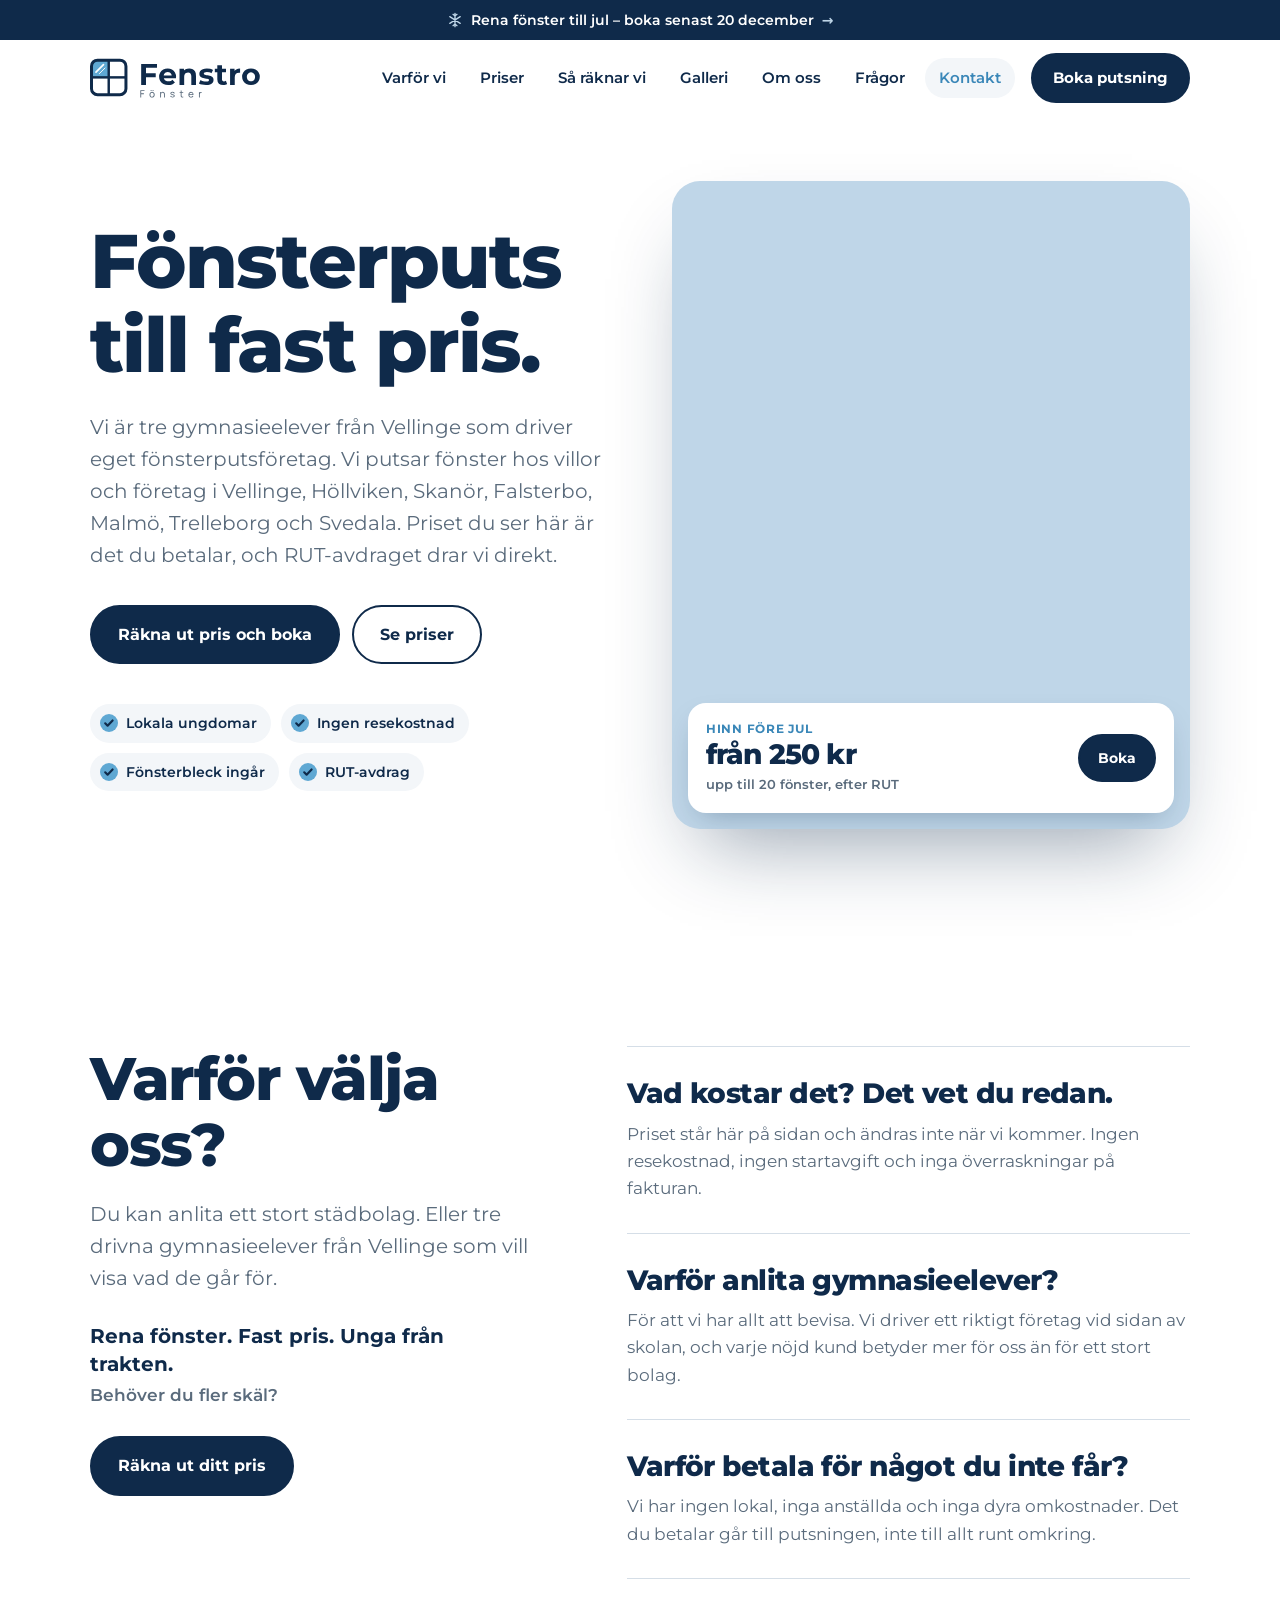
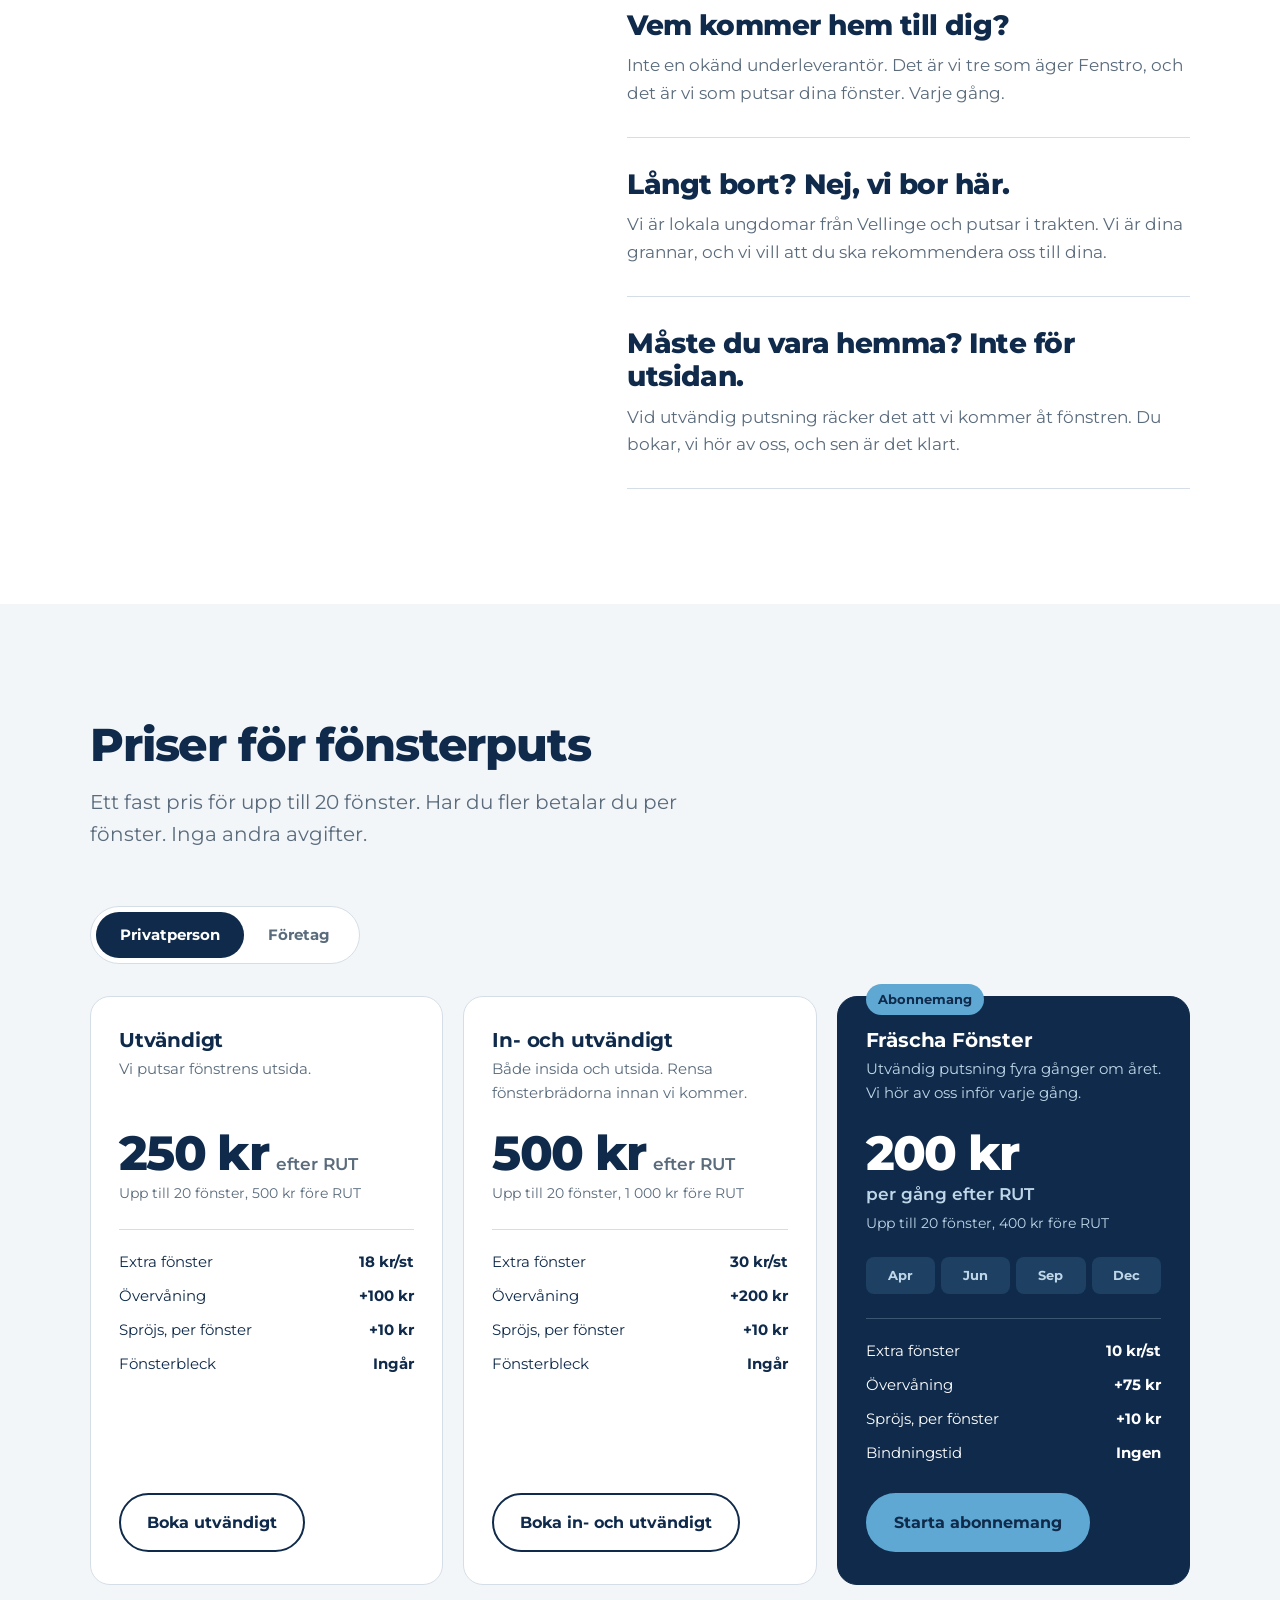
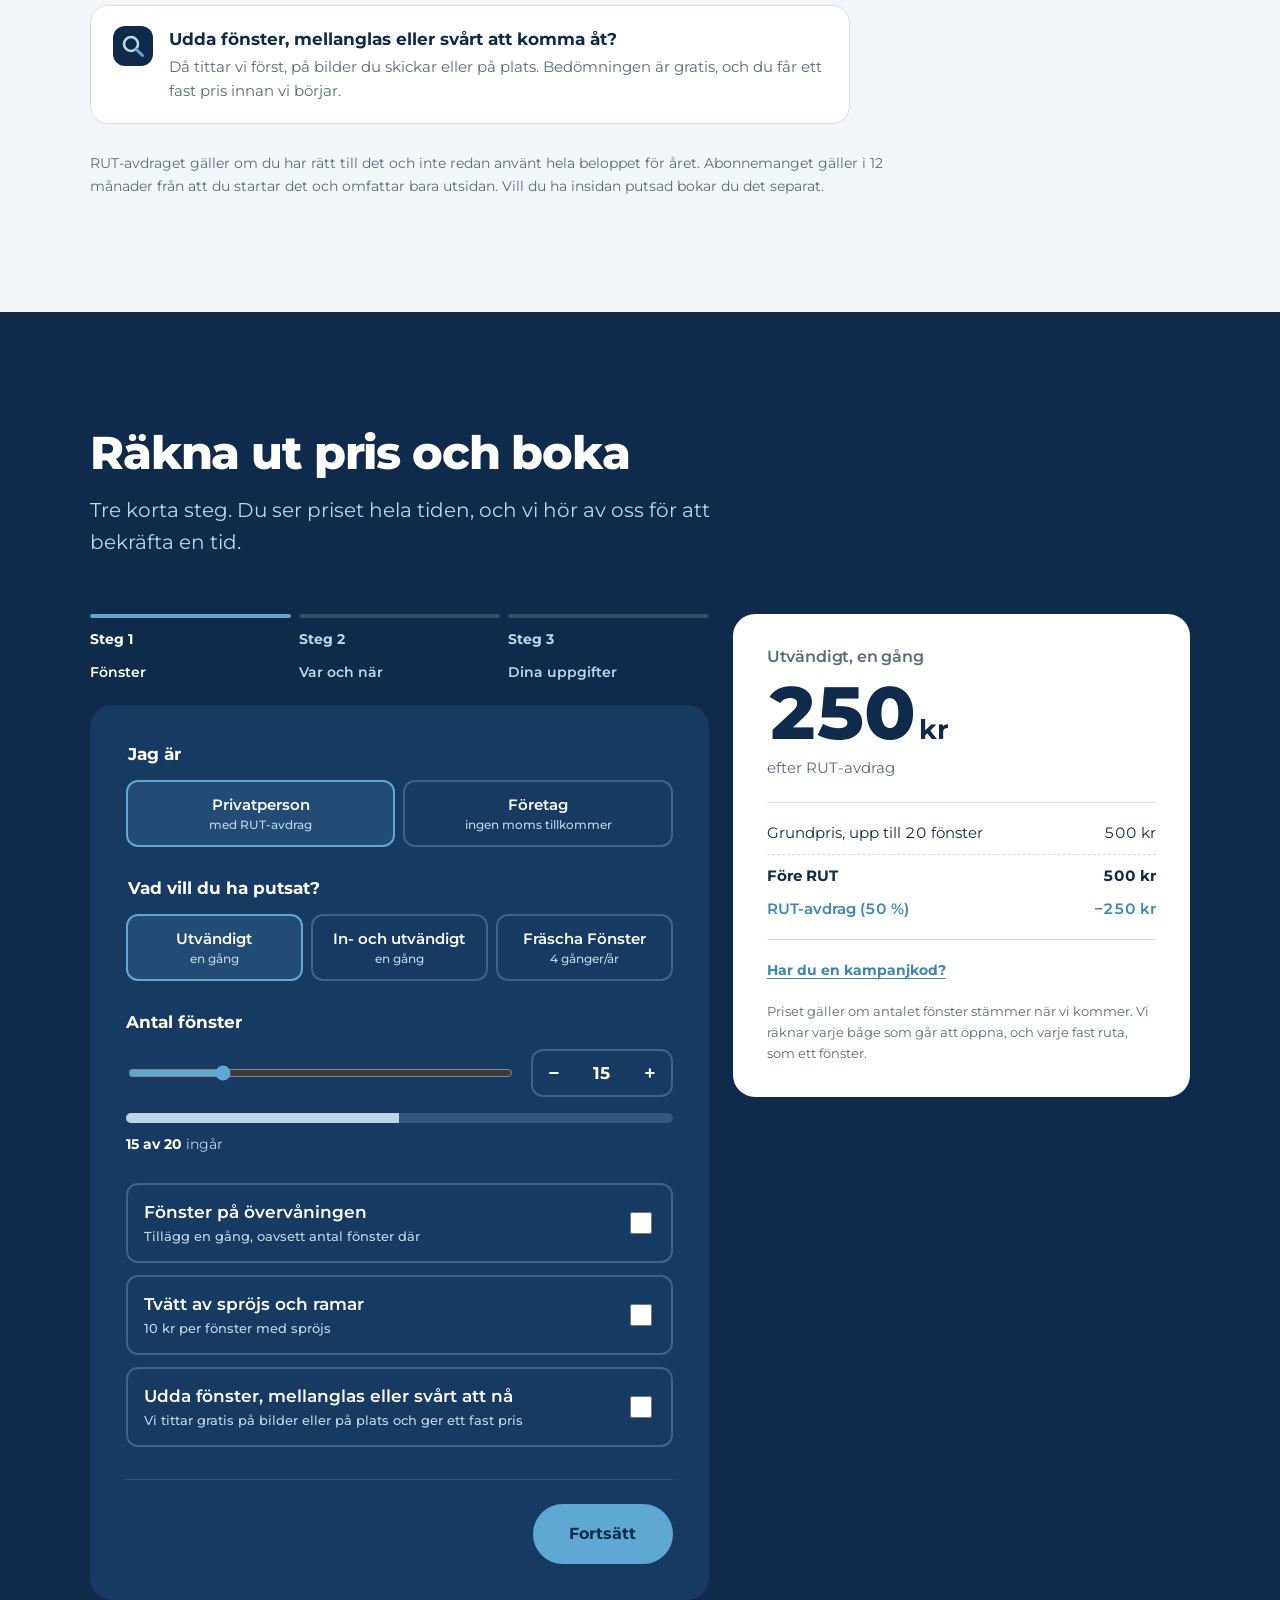
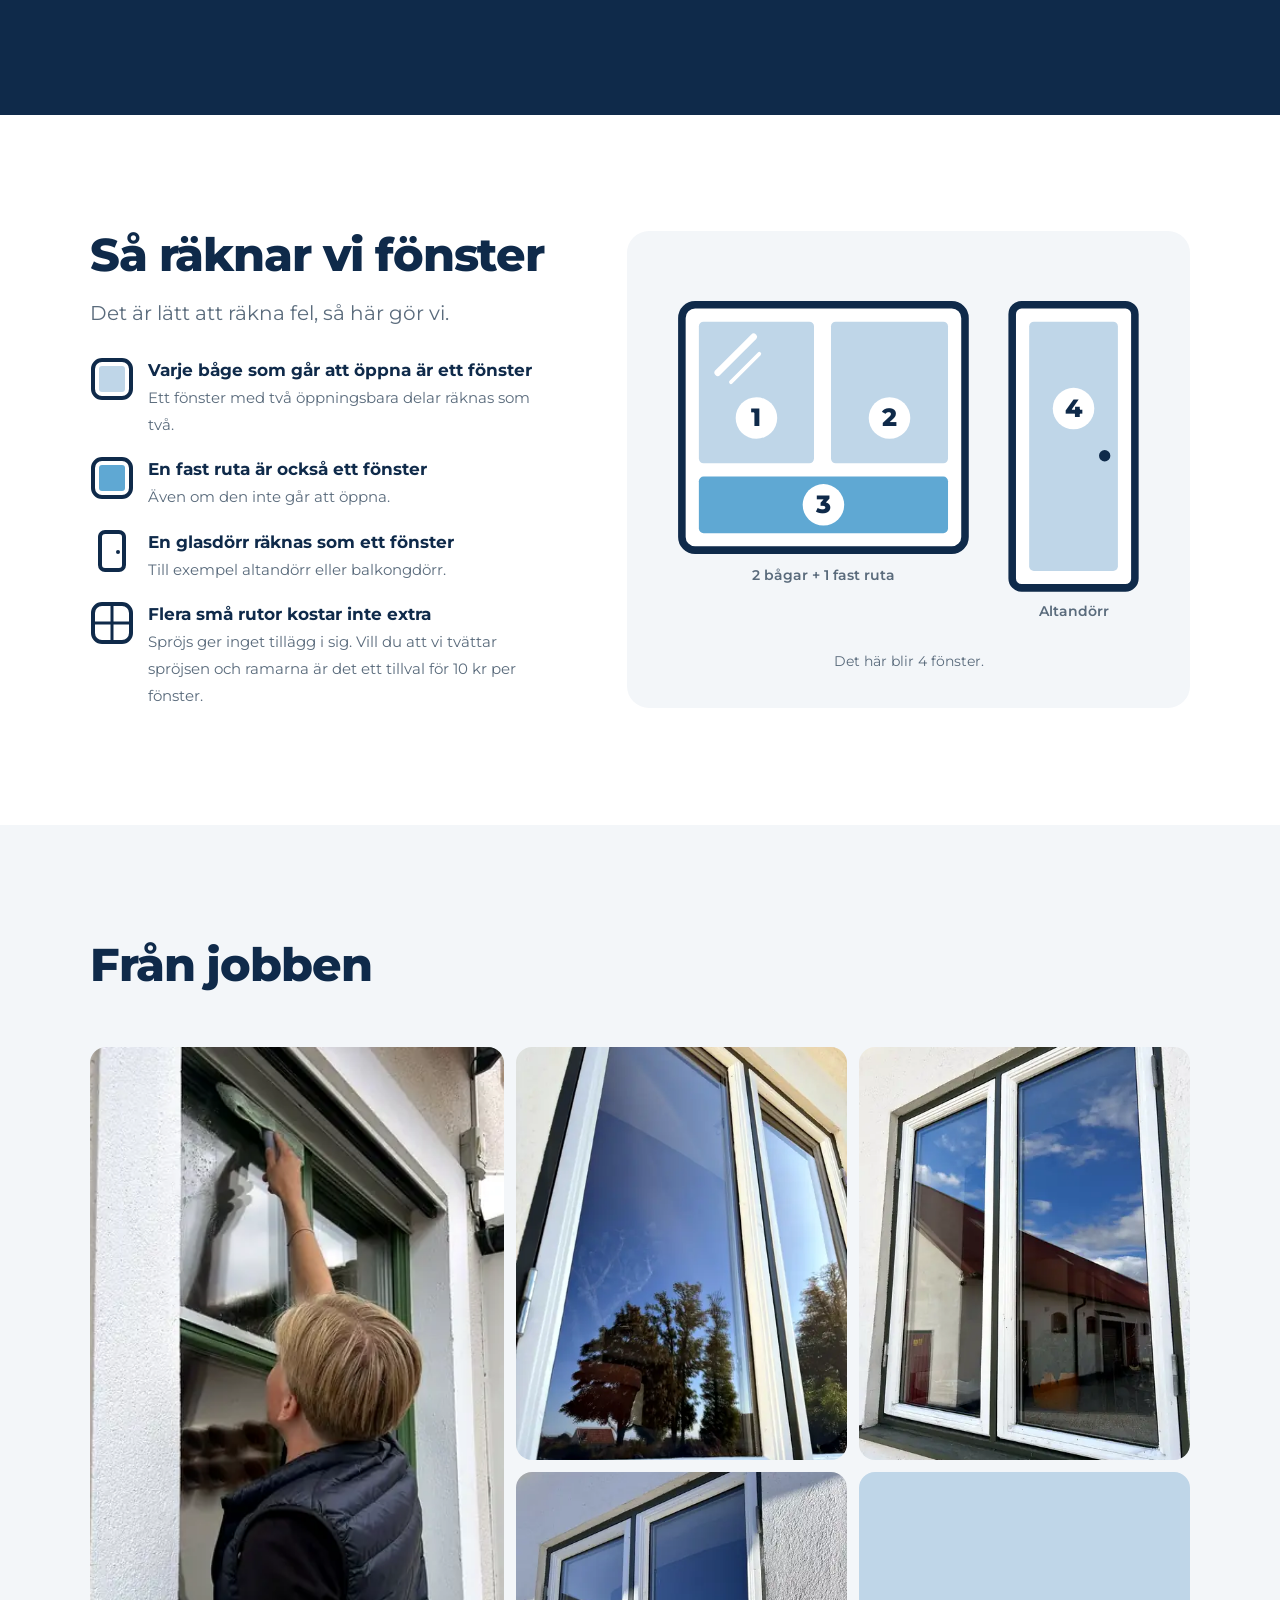
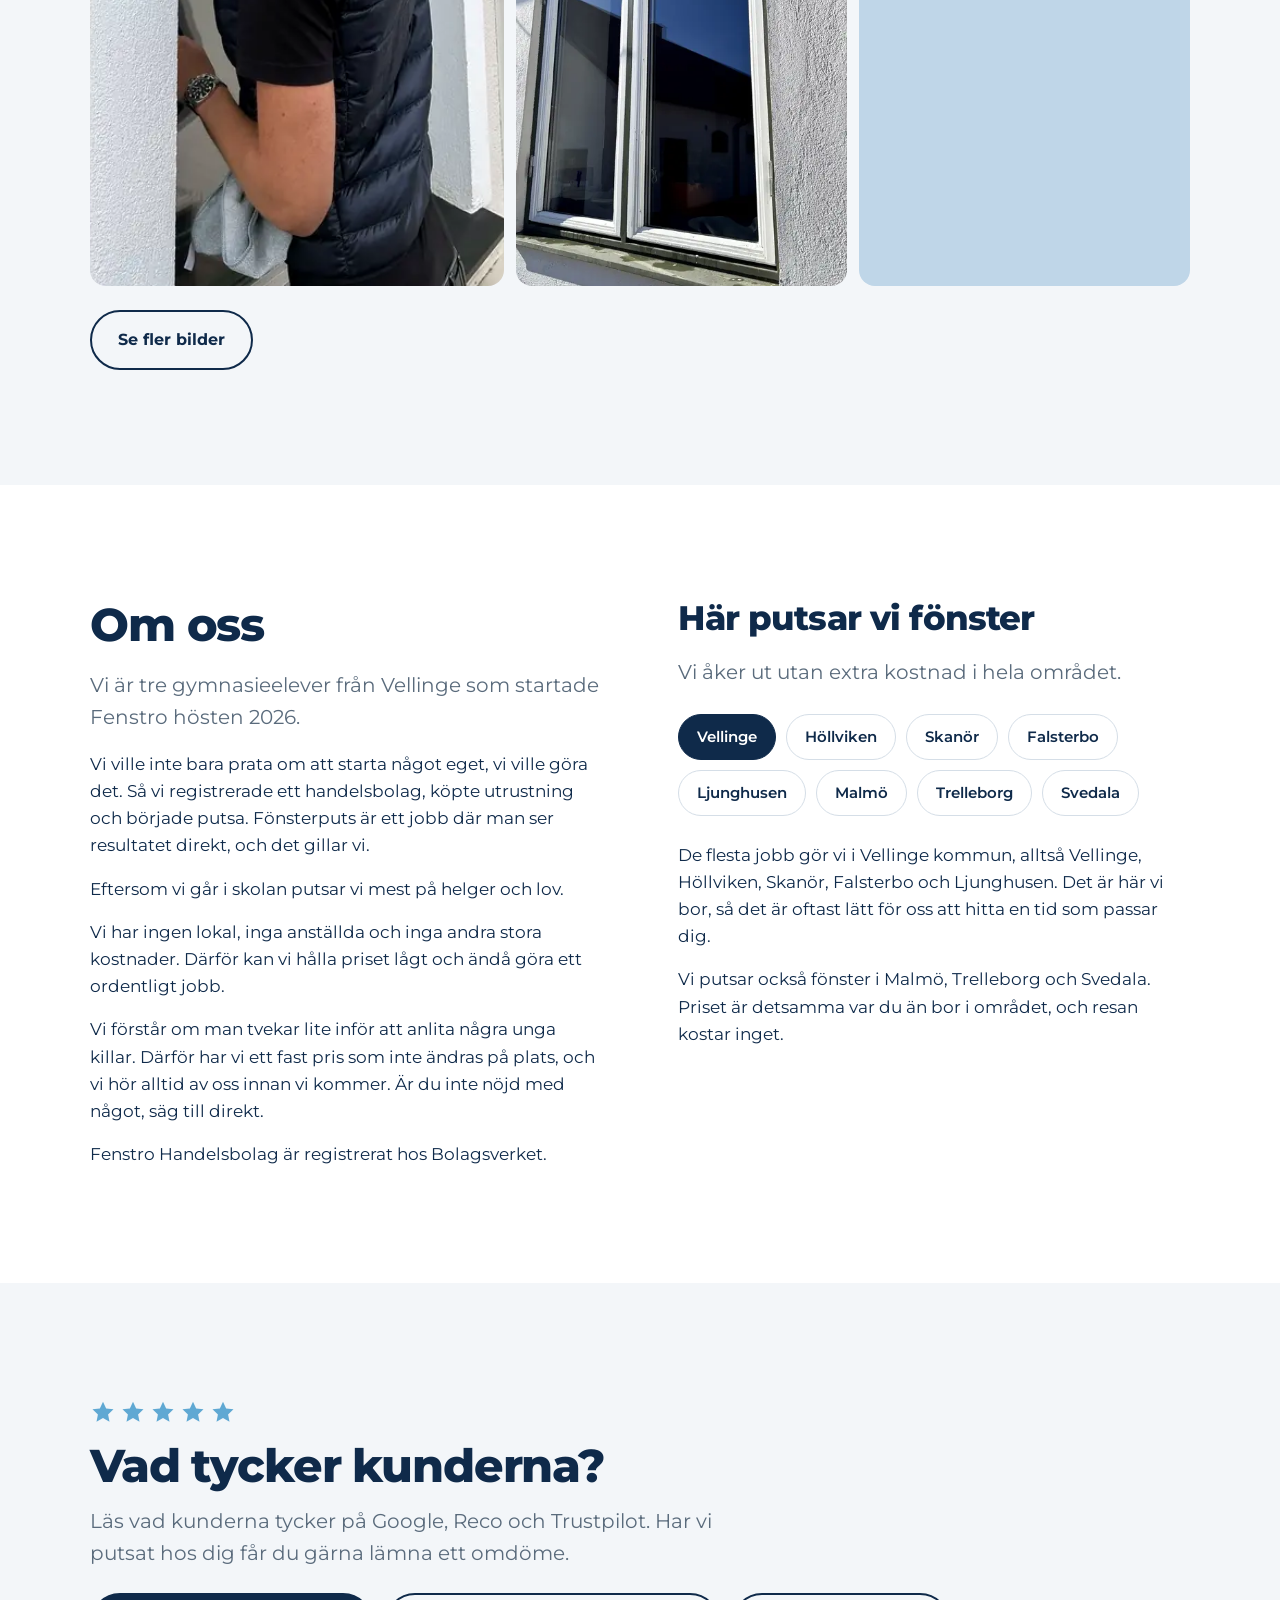
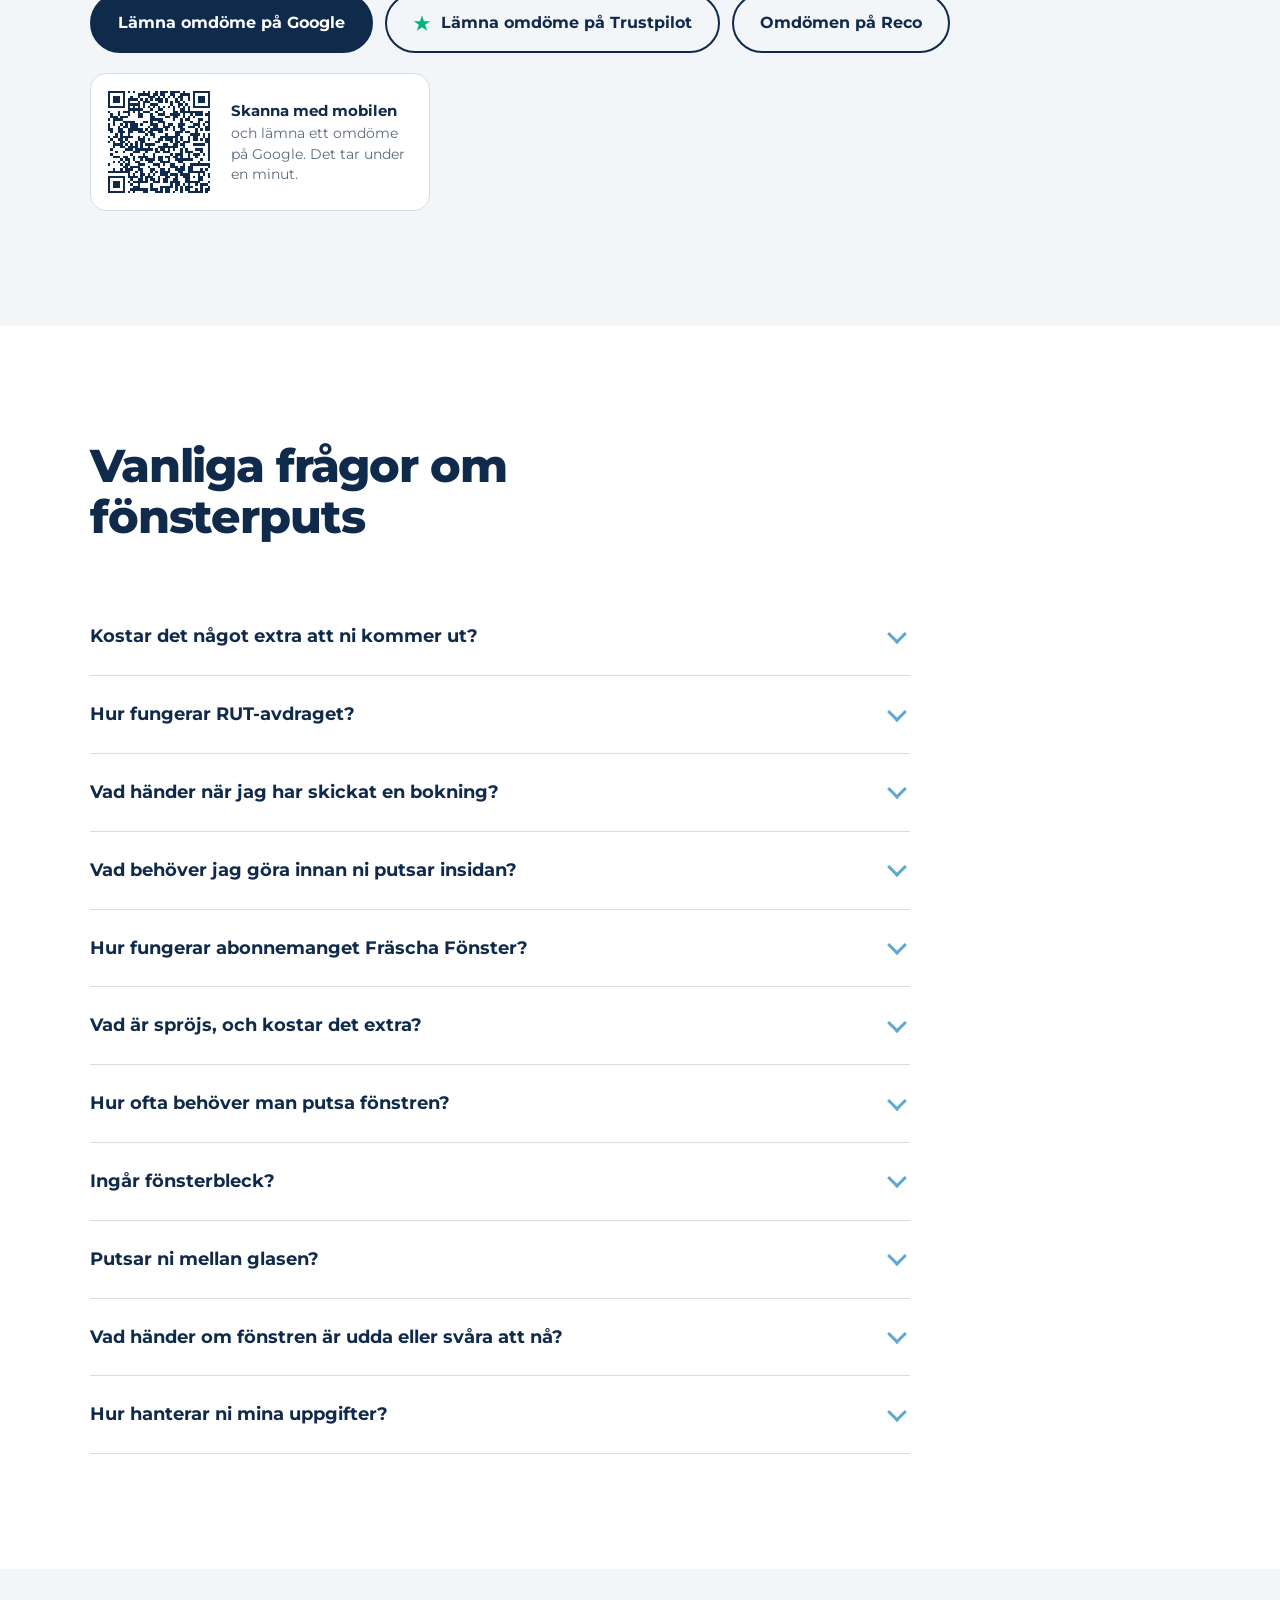
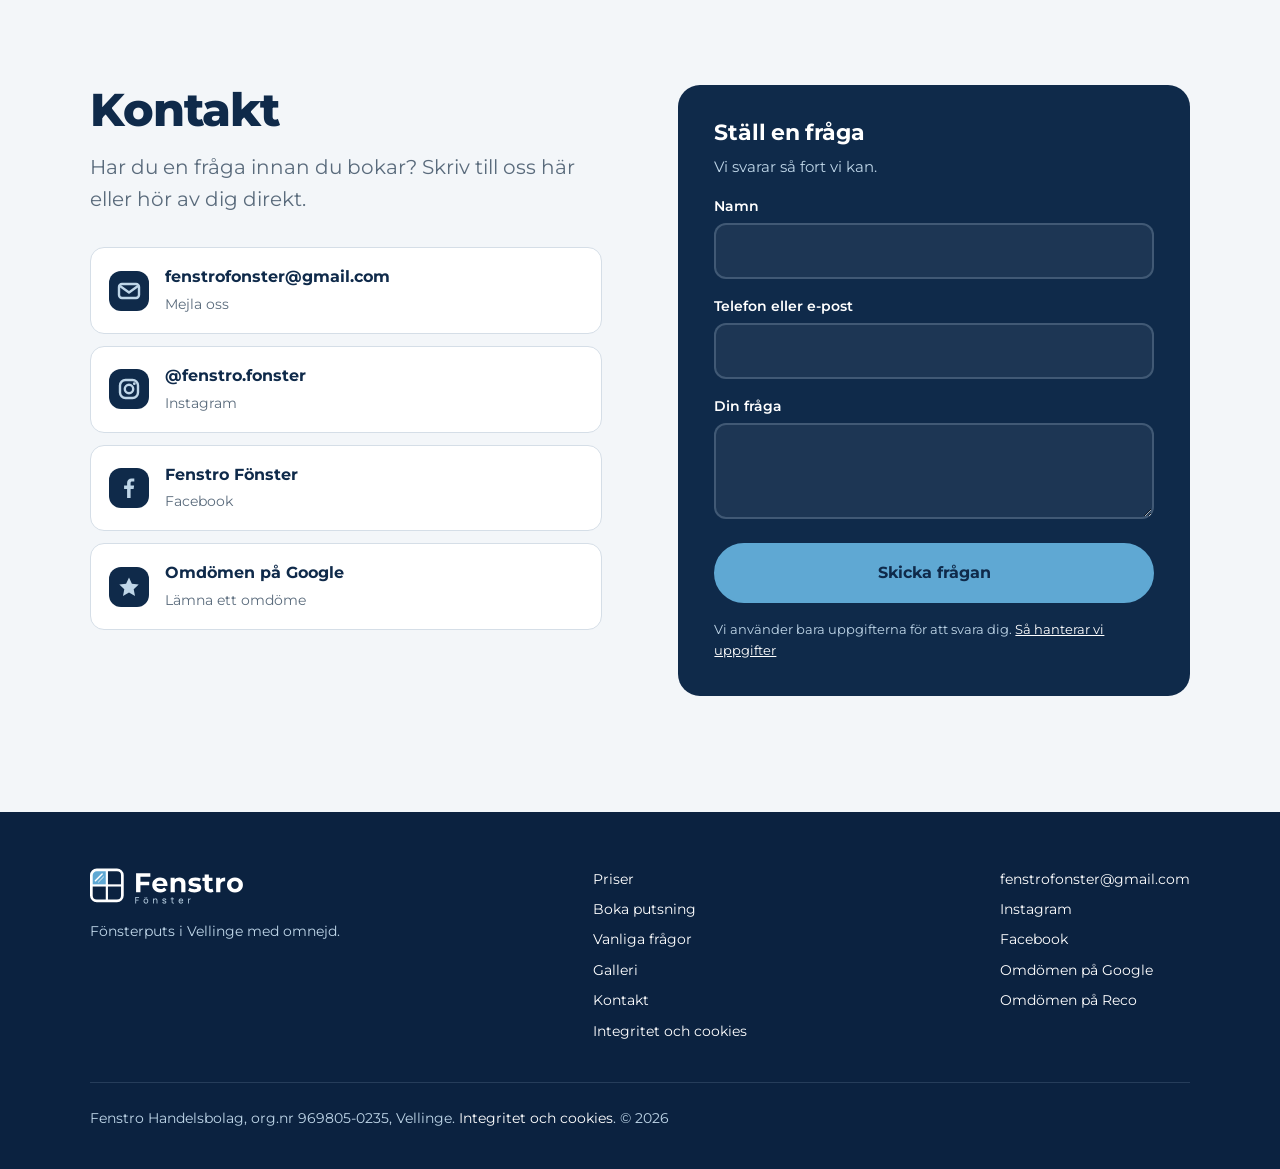
==== commit 5664cf0e: "Byt Reco-rutan mot en knapp bland omdömesknapparna Co-Authored-By: Claude Opus 5.5 <noreply@anthropi" ====
--- a/index.html
+++ b/index.html
@@ -131,7 +131,7 @@
   ]
 }
 </script>
-<!--css--><style>@font-face{font-family:Montserrat;src:url(../fonts/montserrat.woff2) format("woff2");font-weight:100 900;font-style:normal;font-display:swap}:root{--ink:#0F2A4A;--ink-2:#173a63;--ink-3:#1e4675;--glas:#5FA8D3;--glas-d:#3a87b8;--frost:#BFD6E8;--is:#F3F6F9;--skiffer:#5A6B7C;--vit:#fff;--linje:#D5DEE7;--max:1180px;--pad:clamp(20px,4vw,40px);--ease:cubic-bezier(.2,.7,.2,1)}*,*:before,*:after{box-sizing:border-box}html{scroll-behavior:smooth;scroll-padding-top:84px;-webkit-text-size-adjust:100%}body{margin:0;font-family:Montserrat,system-ui,-apple-system,Segoe UI,sans-serif;font-size:17px;line-height:1.6;color:var(--ink);background:var(--vit);text-rendering:optimizeLegibility;-webkit-font-smoothing:antialiased}img{display:block;max-width:100%;height:auto}a{color:inherit}h1,h2,h3{line-height:1.1;margin:0;font-weight:800;letter-spacing:-.025em}h1{font-size:clamp(42px,6.4vw,76px)}h2{font-size:clamp(30px,3.8vw,46px)}h3{font-size:20px;font-weight:700;letter-spacing:-.01em}p{margin:0}button{font:inherit;color:inherit}.wrap{max-width:var(--max);margin:0 auto;padding:0 var(--pad)}.lead{font-size:clamp(18px,1.6vw,20px);color:var(--skiffer);max-width:34em}:focus-visible{outline:3px solid var(--glas);outline-offset:3px;border-radius:6px}.sr{position:absolute;width:1px;height:1px;overflow:hidden;clip:rect(0 0 0 0);white-space:nowrap}[hidden]{display:none!important}.btn{display:inline-flex;align-items:center;justify-content:center;gap:10px;font-weight:700;font-size:16px;text-decoration:none;cursor:pointer;padding:15px 26px;border-radius:999px;border:2px solid var(--ink);background:var(--ink);color:var(--vit);transition:background .15s,color .15s,border-color .15s,transform .15s}.btn:hover{background:var(--ink-2);border-color:var(--ink-2)}.btn:active{transform:translateY(1px)}.btn--ghost{background:transparent;color:var(--ink)}.btn--ghost:hover{background:var(--ink);color:var(--vit)}.btn--glas{background:var(--glas);border-color:var(--glas);color:var(--ink)}.btn--glas:hover{background:var(--frost);border-color:var(--frost)}.btn--line{background:transparent;color:var(--vit);border-color:#bfd6e866}.btn--line:hover{background:#bfd6e81f;border-color:var(--frost)}.btn[disabled]{opacity:.55;cursor:wait}.top{position:sticky;top:0;z-index:50;background:var(--vit);border-bottom:1px solid transparent;transition:border-color .2s}.top.is-scrolled{border-bottom-color:var(--linje)}.top__in{display:flex;align-items:center;justify-content:space-between;gap:24px;height:76px}.top__logo img{height:40px;width:auto}.nav{display:flex;align-items:center;gap:6px}.nav a:not(.btn){text-decoration:none;font-weight:600;font-size:15px;padding:8px 14px;border-radius:999px;transition:background .15s,color .15s}.nav a:not(.btn):hover{background:var(--is)}.nav a[aria-current=true]{background:var(--is);color:var(--glas-d)}.nav .btn{padding:11px 20px;font-size:15px;margin-left:10px}.menu-btn{display:none;background:none;border:0;padding:8px;cursor:pointer;color:var(--ink)}.menu-btn svg{display:block}@media(max-width:1060px){.menu-btn{display:block}.nav{position:fixed;inset:76px 0 auto;flex-direction:column;align-items:stretch;gap:0;background:var(--vit);padding:8px var(--pad) 24px;border-bottom:1px solid var(--linje);box-shadow:0 24px 40px #0f2a4a1f;display:none}.nav.is-open{display:flex}.nav a:not(.btn){padding:15px 4px;border-bottom:1px solid var(--is);font-size:17px;border-radius:0}.nav a[aria-current=true],.nav a:not(.btn):hover{background:none}.nav .btn{margin:16px 0 0;padding:15px}}.hero{padding:clamp(28px,5vw,64px) 0 clamp(56px,8vw,104px)}.hero__grid{display:grid;grid-template-columns:1fr 1fr;gap:clamp(32px,5vw,72px);align-items:center}.hero h1{max-width:9.5em}.hero .lead{margin-top:24px}.hero__cta{display:flex;flex-wrap:wrap;gap:12px;margin-top:34px}.hero__facts{display:flex;flex-wrap:wrap;gap:10px;margin:40px 0 0;padding:0;list-style:none}.hero__facts li{display:inline-flex;gap:8px;align-items:center;font-size:14px;font-weight:600;padding:8px 14px 8px 10px;border-radius:999px;background:var(--is)}.shot{position:relative;border-radius:28px;overflow:hidden;aspect-ratio:4/5;background:var(--frost);box-shadow:0 40px 80px -30px #0f2a4a73}.shot img{width:100%;height:100%;object-fit:cover;object-position:50% 30%}.shot__card{position:absolute;z-index:4;left:16px;right:16px;bottom:16px;display:flex;align-items:center;justify-content:space-between;gap:16px;padding:16px 18px;border-radius:18px;color:var(--ink);background:var(--vit);box-shadow:0 12px 30px -12px #0f2a4a59}.shot__card b{display:block;font-size:28px;font-weight:800;letter-spacing:-.03em;line-height:1.05}.shot__card span{font-size:13px;font-weight:600;color:var(--skiffer)}.shot__card .btn{padding:11px 18px;font-size:14px;flex:none}@media(max-width:920px){.hero__grid{grid-template-columns:1fr}.shot{aspect-ratio:5/5;max-width:560px}}@media(max-width:420px){.shot__card .btn{display:none}}.sec{padding:clamp(64px,9vw,120px) 0}.sec--is{background:var(--is)}.sec--ink{background:var(--ink);color:var(--vit)}.sec__head{max-width:640px;margin-bottom:clamp(36px,5vw,56px)}.sec__head .lead{margin-top:16px}.sec--ink .lead{color:var(--frost)}.why{display:grid;grid-template-columns:.9fr 1.1fr;gap:clamp(36px,6vw,96px);align-items:start}.why__head{position:sticky;top:110px}.why__head h2{font-size:clamp(36px,5vw,60px)}.why__head .lead{margin-top:20px}.why__end{margin-top:28px;font-size:20px;font-weight:700;line-height:1.4;max-width:18em}.why__end span{display:block;color:var(--skiffer);font-weight:600;font-size:17px;margin-top:6px}.why__head .btn{margin-top:28px}.why__list{list-style:none;margin:0;padding:0}.why__list li{padding:30px 0;border-top:1px solid var(--linje)}.why__list li:last-child{border-bottom:1px solid var(--linje)}.why__q{font-size:clamp(22px,2.4vw,28px);font-weight:800;letter-spacing:-.02em;line-height:1.2}.why__a{color:var(--skiffer);margin-top:10px;max-width:34em}@media(max-width:860px){.why{grid-template-columns:1fr}.why__head{position:static}}.tabs{display:inline-flex;background:var(--vit);border:1px solid var(--linje);border-radius:999px;padding:5px;margin-bottom:32px}.tabs button{font-weight:700;font-size:15px;border:0;background:none;color:var(--skiffer);padding:11px 24px;border-radius:999px;cursor:pointer;transition:background .2s,color .2s}.tabs button[aria-selected=true]{background:var(--ink);color:var(--vit)}.prices{display:grid;grid-template-columns:repeat(3,minmax(0,1fr));gap:20px}.price{background:var(--vit);border-radius:20px;padding:32px 28px;display:flex;flex-direction:column;border:1px solid var(--linje)}.price h3{margin-bottom:6px}.price__desc{color:var(--skiffer);font-size:15px;min-height:3.2em}.price__amount{margin:24px 0 4px;display:flex;flex-wrap:wrap;align-items:baseline;gap:4px 8px}.price__amount strong{font-size:48px;font-weight:800;letter-spacing:-.035em;line-height:1;white-space:nowrap}.price__amount span{font-weight:600;color:var(--skiffer)}.price__before{font-size:14px;color:var(--skiffer)}.price ul{list-style:none;margin:24px 0 0;padding:20px 0 0;border-top:1px solid var(--linje);display:grid;gap:10px;font-size:15px}.price li{display:flex;justify-content:space-between;gap:12px}.price li span:last-child{font-weight:700;white-space:nowrap}.price__foot{margin-top:auto;padding-top:28px}.price--abo{background:var(--ink);color:var(--vit);border-color:var(--ink);position:relative}.price--abo .price__desc,.price--abo .price__before,.price--abo .price__amount span{color:var(--frost)}.price--abo ul{border-top-color:#bfd6e840}.price__badge{position:absolute;top:-13px;left:28px;background:var(--glas);color:var(--ink);font-size:13px;font-weight:700;padding:5px 12px;border-radius:999px}.months{display:grid;grid-template-columns:repeat(4,1fr);gap:6px;margin-top:22px}.months span{text-align:center;font-size:13px;font-weight:700;padding:8px 0;border-radius:8px;background:#5fa8d32e;color:var(--frost)}.assess{display:flex;gap:16px;align-items:flex-start;margin-top:20px;padding:20px 22px;border-radius:18px;background:var(--vit);border:1px solid var(--linje);max-width:760px}.assess svg{flex:none}.assess b{display:block;font-size:17px}.assess span{display:block;color:var(--skiffer);font-size:15px;margin-top:2px}.price__note{font-size:14px;color:var(--skiffer);margin-top:28px;max-width:60em}.biz{background:var(--vit);border-radius:20px;border:1px solid var(--linje);overflow:hidden}.biz table{width:100%;border-collapse:collapse;font-size:16px}.biz th,.biz td{text-align:left;padding:20px 28px;border-bottom:1px solid var(--linje)}.biz th{font-size:14px;color:var(--skiffer);font-weight:600;background:var(--is)}.biz td:not(:first-child),.biz th:not(:first-child){text-align:right;white-space:nowrap}.biz tr:last-child td{border-bottom:0}.biz__foot{display:flex;flex-wrap:wrap;gap:16px 28px;align-items:center;justify-content:space-between;margin-top:24px}@media(max-width:980px){.prices{grid-template-columns:1fr;max-width:560px}.price__desc{min-height:0}}@media(max-width:560px){.biz th,.biz td{padding:16px}}.book{display:grid;grid-template-columns:1.15fr .85fr;gap:24px;align-items:start}.steps{display:flex;gap:8px;margin:0 0 22px;padding:0;list-style:none}.steps li{flex:1;display:flex;flex-direction:column;gap:10px;font-size:14px;font-weight:600;color:var(--frost)}.steps li:before{content:"";height:4px;border-radius:4px;background:#bfd6e838;transition:background .3s}.steps li.is-done:before,.steps li.is-now:before{background:var(--glas)}.steps li.is-now{color:var(--vit)}.steps b{font-weight:700}.panel{background:var(--ink-2);border-radius:22px;padding:clamp(22px,3vw,36px)}.panel__body{display:grid;gap:28px}.panel__nav{display:flex;justify-content:space-between;gap:12px;margin-top:32px;padding-top:24px;border-top:1px solid rgba(191,214,232,.15)}.panel__nav .btn{min-width:140px}.step-enter{animation:stepIn .35s var(--ease)}@keyframes stepIn{0%{opacity:0;transform:translate(12px)}to{opacity:1;transform:none}}.field-label{display:block;font-weight:700;margin-bottom:12px}.seg{display:grid;grid-template-columns:repeat(3,1fr);gap:8px}.seg--2{grid-template-columns:repeat(2,1fr)}.seg input{position:absolute;opacity:0;pointer-events:none}.seg label{display:block;text-align:center;padding:13px 8px;border-radius:12px;border:2px solid rgba(191,214,232,.25);cursor:pointer;font-weight:600;font-size:15px;line-height:1.3;transition:border-color .15s,background .15s}.seg label:hover{border-color:#bfd6e880}.seg label small{display:block;font-weight:500;font-size:12px;color:var(--frost);margin-top:2px}.seg input:checked+label{border-color:var(--glas);background:#5fa8d329}.seg input:focus-visible+label{outline:3px solid var(--glas);outline-offset:3px}.count{display:flex;align-items:center;gap:16px}.count input[type=range]{flex:1;accent-color:var(--glas);height:28px;min-width:0}.stepper{display:inline-flex;align-items:center;border:2px solid rgba(191,214,232,.25);border-radius:12px;overflow:hidden;flex:none}.stepper button{width:42px;height:44px;border:0;background:none;color:var(--vit);font-size:20px;font-weight:600;cursor:pointer}.stepper button:hover{background:#5fa8d333}.stepper input{width:54px;height:44px;border:0;background:none;color:var(--vit);font:inherit;font-weight:700;font-size:17px;text-align:center;-moz-appearance:textfield}.stepper input::-webkit-outer-spin-button,.stepper input::-webkit-inner-spin-button{-webkit-appearance:none;margin:0}.meter{margin-top:16px}.meter__bar{position:relative;height:10px;border-radius:999px;background:#bfd6e82e;overflow:hidden;display:flex}.meter__in{height:100%;background:var(--frost);transition:width .3s var(--ease)}.meter__ex{height:100%;background:var(--glas);transition:width .3s var(--ease)}.meter__txt{display:flex;justify-content:space-between;gap:12px;font-size:14px;color:var(--frost);margin-top:10px}.meter__txt b{color:var(--vit);font-weight:700}.toggles{display:grid;gap:12px}.check{display:flex;align-items:center;justify-content:space-between;gap:16px;padding:14px 16px;border-radius:12px;border:2px solid rgba(191,214,232,.25);cursor:pointer}.check:has(input:checked){border-color:var(--glas);background:#5fa8d31a}.check span{font-weight:600}.check small{display:block;font-weight:500;color:var(--frost);font-size:13px}.check input{width:22px;height:22px;accent-color:var(--glas);cursor:pointer;flex:none}.note{font-size:14px;color:var(--frost);background:#5fa8d31f;border-radius:12px;padding:12px 14px}.inputs{display:grid;grid-template-columns:1fr 1fr;gap:16px}.inputs .full{grid-column:1/-1}.inp label{display:block;font-weight:600;font-size:14px;margin-bottom:6px}.inp label small{font-weight:500;color:var(--frost)}.inp input,.inp select,.inp textarea{width:100%;font:inherit;font-size:16px;color:var(--vit);background:#ffffff0f;border:2px solid rgba(191,214,232,.22);border-radius:12px;padding:13px 14px;transition:border-color .15s,background .15s}.inp select option{color:var(--ink)}.inp input::placeholder,.inp textarea::placeholder{color:#bfd6e88c}.inp input:focus,.inp select:focus,.inp textarea:focus{outline:none;border-color:var(--glas);background:#ffffff1a}.inp textarea{min-height:96px;resize:vertical}.inp input[aria-invalid=true]{border-color:#f0a3a3}.inp input[type=date]{color-scheme:dark}.err{color:#ffc2c2;font-size:14px;font-weight:600}.consent{display:flex;gap:12px;align-items:flex-start;font-size:14px;color:var(--frost)}.consent input{width:20px;height:20px;margin-top:2px;accent-color:var(--glas);flex:none}.sum{background:var(--vit);color:var(--ink);border-radius:22px;padding:clamp(22px,3vw,34px);position:sticky;top:96px}.sum h3{font-size:16px;color:var(--skiffer);font-weight:600}.big{font-size:clamp(54px,6vw,74px);font-weight:800;letter-spacing:-.045em;line-height:1;margin:10px 0 6px;font-variant-numeric:tabular-nums}.big small{font-size:.36em;letter-spacing:0;font-weight:700;margin-left:6px}.sum__sub{color:var(--skiffer);font-size:15px}.rows{list-style:none;margin:22px 0 0;padding:18px 0 0;border-top:1px solid var(--linje);display:grid;gap:9px;font-size:15px}.rows li{display:flex;justify-content:space-between;gap:12px;font-variant-numeric:tabular-nums}.rows li span:last-child{white-space:nowrap}.rows li.tot{font-weight:700;padding-top:9px;border-top:1px dashed var(--linje)}.rows li.rut{color:var(--glas-d);font-weight:600}.sum__fine{font-size:13px;color:var(--skiffer);margin-top:18px}.promo{margin-top:18px;padding-top:16px;border-top:1px solid var(--linje)}.promo__open{background:none;border:0;padding:0;font-weight:700;font-size:14px;color:var(--glas-d);cursor:pointer;text-decoration:underline;text-underline-offset:3px}.promo__row{display:flex;gap:8px;margin-top:10px}.promo__row input{flex:1;min-width:0;font:inherit;font-size:15px;font-weight:600;letter-spacing:.04em;text-transform:uppercase;color:var(--ink);background:var(--is);border:2px solid transparent;border-radius:12px;padding:11px 14px}.promo__row input:focus{outline:none;border-color:var(--glas);background:var(--vit)}.promo__row .btn{padding:11px 18px;font-size:14px}.promo__msg{font-size:14px;font-weight:600;margin-top:10px}.promo__msg.ok{color:#1f7a4d}.promo__msg.no{color:#b3261e}.promo__tag{display:inline-flex;align-items:center;gap:10px;margin-top:10px;padding:8px 8px 8px 14px;border-radius:999px;background:#e5f3ea;color:#1f5f3d;font-size:14px;font-weight:700}.promo__tag button{border:0;background:#1f5f3d1f;color:#1f5f3d;width:26px;height:26px;border-radius:50%;cursor:pointer;font-size:15px;line-height:1}.rows li.disc{color:#1f7a4d;font-weight:600}.done{text-align:center;padding:clamp(24px,4vw,48px) 8px}.done__icon{width:72px;height:72px;margin:0 auto 22px;border-radius:50%;background:var(--glas);display:grid;place-items:center}.done__icon svg{stroke-dasharray:40;stroke-dashoffset:40;animation:draw .5s .15s var(--ease) forwards}@keyframes draw{to{stroke-dashoffset:0}}.done h3{font-size:28px;font-weight:800;letter-spacing:-.02em}.done p{color:var(--frost);margin:12px auto 0;max-width:30em}.done .btn{margin-top:28px}@media(max-width:920px){.book{grid-template-columns:1fr}.sum{position:static;order:-1}}@media(max-width:520px){.seg{grid-template-columns:1fr}.seg--2{grid-template-columns:1fr 1fr}.inputs{grid-template-columns:1fr}.steps li span{display:none}}.count-how{display:grid;grid-template-columns:.9fr 1.1fr;gap:clamp(32px,6vw,80px);align-items:center}.rules{list-style:none;margin:28px 0 0;padding:0;display:grid;gap:18px}.rules li{display:grid;grid-template-columns:44px 1fr;gap:14px;align-items:start}.rules b{display:block}.rules span{color:var(--skiffer);font-size:15px}.diagram{background:var(--is);border-radius:22px;padding:clamp(20px,3vw,36px);margin:0}.diagram svg{width:100%;height:auto}.diagram figcaption{font-size:14px;color:var(--skiffer);margin-top:16px;text-align:center}@media(max-width:860px){.count-how{grid-template-columns:1fr}}.gallery{display:grid;grid-template-columns:1.25fr 1fr 1fr;grid-template-rows:auto auto;gap:12px}.gallery figure{margin:0;border-radius:16px;overflow:hidden;background:var(--frost)}.gallery figure:first-child{grid-row:span 2}.gallery img{width:100%;height:100%;object-fit:cover;aspect-ratio:4/5}.gallery figure:first-child img{aspect-ratio:auto}@media(max-width:860px){.gallery{grid-template-columns:1fr 1fr}.gallery figure:first-child{grid-row:auto;grid-column:span 2}.gallery figure:first-child img{aspect-ratio:4/3}}.two{display:grid;grid-template-columns:1fr 1fr;gap:clamp(40px,6vw,96px)}.areas{display:flex;flex-wrap:wrap;gap:10px;margin:26px 0 0;padding:0;list-style:none}.areas li{padding:10px 18px;border-radius:999px;background:var(--vit);border:1px solid var(--linje);font-weight:600;font-size:15px}.areas li.home{background:var(--ink);color:var(--vit);border-color:var(--ink)}.two .lead{margin-top:18px}.two p+p{margin-top:16px}@media(max-width:860px){.two{grid-template-columns:1fr}}.reviews{display:flex;flex-wrap:wrap;align-items:center;justify-content:space-between;gap:24px 40px}.reviews h2{max-width:14em}.reviews .lead{margin-top:14px}.stars{display:flex;gap:4px;margin-bottom:16px}.reviews__btns{display:flex;flex-wrap:wrap;gap:12px}.btn.tp svg{flex:none}.reviews__side{display:flex;flex-direction:column;align-items:flex-start;gap:20px}.qr{display:flex;align-items:center;gap:16px;padding:12px 18px 12px 12px;background:var(--vit);border:1px solid var(--linje);border-radius:16px;color:var(--ink);text-decoration:none;max-width:340px}.qr img{flex:none;width:112px;height:112px;border-radius:8px}.qr span{font-size:14px;line-height:1.45;color:var(--skiffer)}.qr b{display:block;color:var(--ink);font-size:15px;margin-bottom:2px}.reco{display:flex;align-items:center;gap:16px;padding:14px 20px 14px 14px;background:var(--vit);border:1px solid var(--linje);border-radius:16px;color:var(--ink);text-decoration:none;max-width:340px;transition:border-color .15s}.reco:hover{border-color:var(--glas)}.reco__score{flex:none;display:grid;place-items:center;width:64px;height:64px;border-radius:12px;background:var(--ink);color:var(--vit);font-size:24px;font-weight:800;letter-spacing:-.03em}.reco__txt{font-size:14px;line-height:1.45;color:var(--skiffer)}.reco__txt b{display:block;color:var(--ink);font-size:15px}.reco__stars{display:flex;gap:2px;margin-bottom:4px}@media(max-width:720px){.qr{display:none}}.faq{max-width:820px}.faq details{border-bottom:1px solid var(--linje)}.faq summary{list-style:none;cursor:pointer;padding:24px 48px 24px 0;font-weight:700;font-size:18px;position:relative}.faq summary::-webkit-details-marker{display:none}.faq summary:after{content:"";position:absolute;right:6px;top:50%;width:14px;height:14px;margin-top:-10px;border-right:3px solid var(--glas);border-bottom:3px solid var(--glas);transform:rotate(45deg);transition:transform .2s}.faq details[open] summary:after{transform:rotate(-135deg);margin-top:-2px}.faq details p{padding:0 0 24px;color:var(--skiffer);max-width:44em}.contact{display:grid;grid-template-columns:1fr 1fr;gap:clamp(36px,6vw,80px)}.channels{list-style:none;margin:32px 0 0;padding:0;display:grid;gap:12px}.channels a{display:flex;align-items:center;gap:16px;text-decoration:none;padding:16px 18px;border-radius:14px;border:1px solid var(--linje);background:var(--vit);transition:border-color .15s}.channels a:hover{border-color:var(--glas)}.channels svg{flex:none}.channels b{display:block;font-size:16px}.channels span{font-size:14px;color:var(--skiffer)}.ask{background:var(--ink);color:var(--vit);border-radius:22px;padding:clamp(24px,3vw,36px);display:grid;gap:16px;align-content:start}.ask h3{font-size:22px}.ask p.sub{color:var(--frost);font-size:15px;margin-top:-6px}@media(max-width:860px){.contact{grid-template-columns:1fr}}.foot{background:#0b2240;color:var(--frost);padding:56px 0 40px;font-size:14px}.foot__in{display:flex;flex-wrap:wrap;justify-content:space-between;gap:32px}.foot img{height:36px;width:auto;margin-bottom:16px}.foot a{color:var(--vit);text-decoration:none}.foot a:hover{text-decoration:underline}.foot ul{list-style:none;margin:0;padding:0;display:grid;gap:8px;align-content:start}.foot__bottom{margin-top:40px;padding-top:24px;border-top:1px solid rgba(191,214,232,.15)}.dock{position:fixed;z-index:40;left:12px;right:12px;bottom:calc(12px + env(safe-area-inset-bottom));display:none;align-items:center;justify-content:space-between;gap:12px;padding:10px 10px 10px 18px;border-radius:999px;background:var(--ink);color:var(--vit);box-shadow:0 16px 40px #0f2a4a59;transform:translateY(140%);transition:transform .3s var(--ease)}.dock.is-on{transform:none}.dock b{display:block;font-size:15px;line-height:1.2}.dock span{font-size:12px;color:var(--frost)}.dock .btn{padding:11px 18px;font-size:14px}@media(max-width:920px){.dock{display:flex}.foot{padding-bottom:110px}}@media(prefers-reduced-motion:reduce){html{scroll-behavior:auto}*,*:before,*:after{animation:none!important;transition:none!important}.done__icon svg{stroke-dashoffset:0}}.modal{border:0;border-radius:22px;padding:clamp(24px,4vw,34px);max-width:440px;width:calc(100% - 32px);color:var(--ink);background:var(--vit);box-shadow:0 40px 80px -20px #0f2a4a73}.modal::backdrop{background:#0f2a4a99}.modal h3{font-size:22px;margin-bottom:12px}.modal p{color:var(--skiffer);font-size:16px}.modal p+p{margin-top:10px}.modal__btns{display:flex;flex-wrap:wrap;justify-content:flex-end;gap:10px;margin-top:24px}.modal__btns .btn{padding:13px 22px;font-size:15px}.modal__btns .btn{white-space:nowrap}@media(max-width:420px){.modal__btns .btn{flex:1;padding:13px 14px}}.jul-bar,.jul-only{display:none}.is-jul .jul-bar{display:flex;align-items:center;justify-content:center;gap:8px;padding:9px var(--pad);background:var(--ink);color:var(--vit);font-size:14px;font-weight:600;text-align:center;text-decoration:none}.jul-bar svg{color:var(--frost);flex:none}.jul-bar b{color:var(--frost);transition:transform .2s}.jul-bar:hover b{transform:translate(3px)}@media(max-width:420px){.is-jul .jul-bar{font-size:12.5px;gap:6px;padding:9px 12px}}.is-jul .jul-only{display:block;font-style:normal;font-size:12px;font-weight:700;letter-spacing:.06em;text-transform:uppercase;color:var(--glas-d);margin-bottom:2px}</style><!--/css-->
+<!--css--><style>@font-face{font-family:Montserrat;src:url(../fonts/montserrat.woff2) format("woff2");font-weight:100 900;font-style:normal;font-display:swap}:root{--ink:#0F2A4A;--ink-2:#173a63;--ink-3:#1e4675;--glas:#5FA8D3;--glas-d:#3a87b8;--frost:#BFD6E8;--is:#F3F6F9;--skiffer:#5A6B7C;--vit:#fff;--linje:#D5DEE7;--max:1180px;--pad:clamp(20px,4vw,40px);--ease:cubic-bezier(.2,.7,.2,1)}*,*:before,*:after{box-sizing:border-box}html{scroll-behavior:smooth;scroll-padding-top:84px;-webkit-text-size-adjust:100%}body{margin:0;font-family:Montserrat,system-ui,-apple-system,Segoe UI,sans-serif;font-size:17px;line-height:1.6;color:var(--ink);background:var(--vit);text-rendering:optimizeLegibility;-webkit-font-smoothing:antialiased}img{display:block;max-width:100%;height:auto}a{color:inherit}h1,h2,h3{line-height:1.1;margin:0;font-weight:800;letter-spacing:-.025em}h1{font-size:clamp(42px,6.4vw,76px)}h2{font-size:clamp(30px,3.8vw,46px)}h3{font-size:20px;font-weight:700;letter-spacing:-.01em}p{margin:0}button{font:inherit;color:inherit}.wrap{max-width:var(--max);margin:0 auto;padding:0 var(--pad)}.lead{font-size:clamp(18px,1.6vw,20px);color:var(--skiffer);max-width:34em}:focus-visible{outline:3px solid var(--glas);outline-offset:3px;border-radius:6px}.sr{position:absolute;width:1px;height:1px;overflow:hidden;clip:rect(0 0 0 0);white-space:nowrap}[hidden]{display:none!important}.btn{display:inline-flex;align-items:center;justify-content:center;gap:10px;font-weight:700;font-size:16px;text-decoration:none;cursor:pointer;padding:15px 26px;border-radius:999px;border:2px solid var(--ink);background:var(--ink);color:var(--vit);transition:background .15s,color .15s,border-color .15s,transform .15s}.btn:hover{background:var(--ink-2);border-color:var(--ink-2)}.btn:active{transform:translateY(1px)}.btn--ghost{background:transparent;color:var(--ink)}.btn--ghost:hover{background:var(--ink);color:var(--vit)}.btn--glas{background:var(--glas);border-color:var(--glas);color:var(--ink)}.btn--glas:hover{background:var(--frost);border-color:var(--frost)}.btn--line{background:transparent;color:var(--vit);border-color:#bfd6e866}.btn--line:hover{background:#bfd6e81f;border-color:var(--frost)}.btn[disabled]{opacity:.55;cursor:wait}.top{position:sticky;top:0;z-index:50;background:var(--vit);border-bottom:1px solid transparent;transition:border-color .2s}.top.is-scrolled{border-bottom-color:var(--linje)}.top__in{display:flex;align-items:center;justify-content:space-between;gap:24px;height:76px}.top__logo img{height:40px;width:auto}.nav{display:flex;align-items:center;gap:6px}.nav a:not(.btn){text-decoration:none;font-weight:600;font-size:15px;padding:8px 14px;border-radius:999px;transition:background .15s,color .15s}.nav a:not(.btn):hover{background:var(--is)}.nav a[aria-current=true]{background:var(--is);color:var(--glas-d)}.nav .btn{padding:11px 20px;font-size:15px;margin-left:10px}.menu-btn{display:none;background:none;border:0;padding:8px;cursor:pointer;color:var(--ink)}.menu-btn svg{display:block}@media(max-width:1060px){.menu-btn{display:block}.nav{position:fixed;inset:76px 0 auto;flex-direction:column;align-items:stretch;gap:0;background:var(--vit);padding:8px var(--pad) 24px;border-bottom:1px solid var(--linje);box-shadow:0 24px 40px #0f2a4a1f;display:none}.nav.is-open{display:flex}.nav a:not(.btn){padding:15px 4px;border-bottom:1px solid var(--is);font-size:17px;border-radius:0}.nav a[aria-current=true],.nav a:not(.btn):hover{background:none}.nav .btn{margin:16px 0 0;padding:15px}}.hero{padding:clamp(28px,5vw,64px) 0 clamp(56px,8vw,104px)}.hero__grid{display:grid;grid-template-columns:1fr 1fr;gap:clamp(32px,5vw,72px);align-items:center}.hero h1{max-width:9.5em}.hero .lead{margin-top:24px}.hero__cta{display:flex;flex-wrap:wrap;gap:12px;margin-top:34px}.hero__facts{display:flex;flex-wrap:wrap;gap:10px;margin:40px 0 0;padding:0;list-style:none}.hero__facts li{display:inline-flex;gap:8px;align-items:center;font-size:14px;font-weight:600;padding:8px 14px 8px 10px;border-radius:999px;background:var(--is)}.shot{position:relative;border-radius:28px;overflow:hidden;aspect-ratio:4/5;background:var(--frost);box-shadow:0 40px 80px -30px #0f2a4a73}.shot img{width:100%;height:100%;object-fit:cover;object-position:50% 30%}.shot__card{position:absolute;z-index:4;left:16px;right:16px;bottom:16px;display:flex;align-items:center;justify-content:space-between;gap:16px;padding:16px 18px;border-radius:18px;color:var(--ink);background:var(--vit);box-shadow:0 12px 30px -12px #0f2a4a59}.shot__card b{display:block;font-size:28px;font-weight:800;letter-spacing:-.03em;line-height:1.05}.shot__card span{font-size:13px;font-weight:600;color:var(--skiffer)}.shot__card .btn{padding:11px 18px;font-size:14px;flex:none}@media(max-width:920px){.hero__grid{grid-template-columns:1fr}.shot{aspect-ratio:5/5;max-width:560px}}@media(max-width:420px){.shot__card .btn{display:none}}.sec{padding:clamp(64px,9vw,120px) 0}.sec--is{background:var(--is)}.sec--ink{background:var(--ink);color:var(--vit)}.sec__head{max-width:640px;margin-bottom:clamp(36px,5vw,56px)}.sec__head .lead{margin-top:16px}.sec--ink .lead{color:var(--frost)}.why{display:grid;grid-template-columns:.9fr 1.1fr;gap:clamp(36px,6vw,96px);align-items:start}.why__head{position:sticky;top:110px}.why__head h2{font-size:clamp(36px,5vw,60px)}.why__head .lead{margin-top:20px}.why__end{margin-top:28px;font-size:20px;font-weight:700;line-height:1.4;max-width:18em}.why__end span{display:block;color:var(--skiffer);font-weight:600;font-size:17px;margin-top:6px}.why__head .btn{margin-top:28px}.why__list{list-style:none;margin:0;padding:0}.why__list li{padding:30px 0;border-top:1px solid var(--linje)}.why__list li:last-child{border-bottom:1px solid var(--linje)}.why__q{font-size:clamp(22px,2.4vw,28px);font-weight:800;letter-spacing:-.02em;line-height:1.2}.why__a{color:var(--skiffer);margin-top:10px;max-width:34em}@media(max-width:860px){.why{grid-template-columns:1fr}.why__head{position:static}}.tabs{display:inline-flex;background:var(--vit);border:1px solid var(--linje);border-radius:999px;padding:5px;margin-bottom:32px}.tabs button{font-weight:700;font-size:15px;border:0;background:none;color:var(--skiffer);padding:11px 24px;border-radius:999px;cursor:pointer;transition:background .2s,color .2s}.tabs button[aria-selected=true]{background:var(--ink);color:var(--vit)}.prices{display:grid;grid-template-columns:repeat(3,minmax(0,1fr));gap:20px}.price{background:var(--vit);border-radius:20px;padding:32px 28px;display:flex;flex-direction:column;border:1px solid var(--linje)}.price h3{margin-bottom:6px}.price__desc{color:var(--skiffer);font-size:15px;min-height:3.2em}.price__amount{margin:24px 0 4px;display:flex;flex-wrap:wrap;align-items:baseline;gap:4px 8px}.price__amount strong{font-size:48px;font-weight:800;letter-spacing:-.035em;line-height:1;white-space:nowrap}.price__amount span{font-weight:600;color:var(--skiffer)}.price__before{font-size:14px;color:var(--skiffer)}.price ul{list-style:none;margin:24px 0 0;padding:20px 0 0;border-top:1px solid var(--linje);display:grid;gap:10px;font-size:15px}.price li{display:flex;justify-content:space-between;gap:12px}.price li span:last-child{font-weight:700;white-space:nowrap}.price__foot{margin-top:auto;padding-top:28px}.price--abo{background:var(--ink);color:var(--vit);border-color:var(--ink);position:relative}.price--abo .price__desc,.price--abo .price__before,.price--abo .price__amount span{color:var(--frost)}.price--abo ul{border-top-color:#bfd6e840}.price__badge{position:absolute;top:-13px;left:28px;background:var(--glas);color:var(--ink);font-size:13px;font-weight:700;padding:5px 12px;border-radius:999px}.months{display:grid;grid-template-columns:repeat(4,1fr);gap:6px;margin-top:22px}.months span{text-align:center;font-size:13px;font-weight:700;padding:8px 0;border-radius:8px;background:#5fa8d32e;color:var(--frost)}.assess{display:flex;gap:16px;align-items:flex-start;margin-top:20px;padding:20px 22px;border-radius:18px;background:var(--vit);border:1px solid var(--linje);max-width:760px}.assess svg{flex:none}.assess b{display:block;font-size:17px}.assess span{display:block;color:var(--skiffer);font-size:15px;margin-top:2px}.price__note{font-size:14px;color:var(--skiffer);margin-top:28px;max-width:60em}.biz{background:var(--vit);border-radius:20px;border:1px solid var(--linje);overflow:hidden}.biz table{width:100%;border-collapse:collapse;font-size:16px}.biz th,.biz td{text-align:left;padding:20px 28px;border-bottom:1px solid var(--linje)}.biz th{font-size:14px;color:var(--skiffer);font-weight:600;background:var(--is)}.biz td:not(:first-child),.biz th:not(:first-child){text-align:right;white-space:nowrap}.biz tr:last-child td{border-bottom:0}.biz__foot{display:flex;flex-wrap:wrap;gap:16px 28px;align-items:center;justify-content:space-between;margin-top:24px}@media(max-width:980px){.prices{grid-template-columns:1fr;max-width:560px}.price__desc{min-height:0}}@media(max-width:560px){.biz th,.biz td{padding:16px}}.book{display:grid;grid-template-columns:1.15fr .85fr;gap:24px;align-items:start}.steps{display:flex;gap:8px;margin:0 0 22px;padding:0;list-style:none}.steps li{flex:1;display:flex;flex-direction:column;gap:10px;font-size:14px;font-weight:600;color:var(--frost)}.steps li:before{content:"";height:4px;border-radius:4px;background:#bfd6e838;transition:background .3s}.steps li.is-done:before,.steps li.is-now:before{background:var(--glas)}.steps li.is-now{color:var(--vit)}.steps b{font-weight:700}.panel{background:var(--ink-2);border-radius:22px;padding:clamp(22px,3vw,36px)}.panel__body{display:grid;gap:28px}.panel__nav{display:flex;justify-content:space-between;gap:12px;margin-top:32px;padding-top:24px;border-top:1px solid rgba(191,214,232,.15)}.panel__nav .btn{min-width:140px}.step-enter{animation:stepIn .35s var(--ease)}@keyframes stepIn{0%{opacity:0;transform:translate(12px)}to{opacity:1;transform:none}}.field-label{display:block;font-weight:700;margin-bottom:12px}.seg{display:grid;grid-template-columns:repeat(3,1fr);gap:8px}.seg--2{grid-template-columns:repeat(2,1fr)}.seg input{position:absolute;opacity:0;pointer-events:none}.seg label{display:block;text-align:center;padding:13px 8px;border-radius:12px;border:2px solid rgba(191,214,232,.25);cursor:pointer;font-weight:600;font-size:15px;line-height:1.3;transition:border-color .15s,background .15s}.seg label:hover{border-color:#bfd6e880}.seg label small{display:block;font-weight:500;font-size:12px;color:var(--frost);margin-top:2px}.seg input:checked+label{border-color:var(--glas);background:#5fa8d329}.seg input:focus-visible+label{outline:3px solid var(--glas);outline-offset:3px}.count{display:flex;align-items:center;gap:16px}.count input[type=range]{flex:1;accent-color:var(--glas);height:28px;min-width:0}.stepper{display:inline-flex;align-items:center;border:2px solid rgba(191,214,232,.25);border-radius:12px;overflow:hidden;flex:none}.stepper button{width:42px;height:44px;border:0;background:none;color:var(--vit);font-size:20px;font-weight:600;cursor:pointer}.stepper button:hover{background:#5fa8d333}.stepper input{width:54px;height:44px;border:0;background:none;color:var(--vit);font:inherit;font-weight:700;font-size:17px;text-align:center;-moz-appearance:textfield}.stepper input::-webkit-outer-spin-button,.stepper input::-webkit-inner-spin-button{-webkit-appearance:none;margin:0}.meter{margin-top:16px}.meter__bar{position:relative;height:10px;border-radius:999px;background:#bfd6e82e;overflow:hidden;display:flex}.meter__in{height:100%;background:var(--frost);transition:width .3s var(--ease)}.meter__ex{height:100%;background:var(--glas);transition:width .3s var(--ease)}.meter__txt{display:flex;justify-content:space-between;gap:12px;font-size:14px;color:var(--frost);margin-top:10px}.meter__txt b{color:var(--vit);font-weight:700}.toggles{display:grid;gap:12px}.check{display:flex;align-items:center;justify-content:space-between;gap:16px;padding:14px 16px;border-radius:12px;border:2px solid rgba(191,214,232,.25);cursor:pointer}.check:has(input:checked){border-color:var(--glas);background:#5fa8d31a}.check span{font-weight:600}.check small{display:block;font-weight:500;color:var(--frost);font-size:13px}.check input{width:22px;height:22px;accent-color:var(--glas);cursor:pointer;flex:none}.note{font-size:14px;color:var(--frost);background:#5fa8d31f;border-radius:12px;padding:12px 14px}.inputs{display:grid;grid-template-columns:1fr 1fr;gap:16px}.inputs .full{grid-column:1/-1}.inp label{display:block;font-weight:600;font-size:14px;margin-bottom:6px}.inp label small{font-weight:500;color:var(--frost)}.inp input,.inp select,.inp textarea{width:100%;font:inherit;font-size:16px;color:var(--vit);background:#ffffff0f;border:2px solid rgba(191,214,232,.22);border-radius:12px;padding:13px 14px;transition:border-color .15s,background .15s}.inp select option{color:var(--ink)}.inp input::placeholder,.inp textarea::placeholder{color:#bfd6e88c}.inp input:focus,.inp select:focus,.inp textarea:focus{outline:none;border-color:var(--glas);background:#ffffff1a}.inp textarea{min-height:96px;resize:vertical}.inp input[aria-invalid=true]{border-color:#f0a3a3}.inp input[type=date]{color-scheme:dark}.err{color:#ffc2c2;font-size:14px;font-weight:600}.consent{display:flex;gap:12px;align-items:flex-start;font-size:14px;color:var(--frost)}.consent input{width:20px;height:20px;margin-top:2px;accent-color:var(--glas);flex:none}.sum{background:var(--vit);color:var(--ink);border-radius:22px;padding:clamp(22px,3vw,34px);position:sticky;top:96px}.sum h3{font-size:16px;color:var(--skiffer);font-weight:600}.big{font-size:clamp(54px,6vw,74px);font-weight:800;letter-spacing:-.045em;line-height:1;margin:10px 0 6px;font-variant-numeric:tabular-nums}.big small{font-size:.36em;letter-spacing:0;font-weight:700;margin-left:6px}.sum__sub{color:var(--skiffer);font-size:15px}.rows{list-style:none;margin:22px 0 0;padding:18px 0 0;border-top:1px solid var(--linje);display:grid;gap:9px;font-size:15px}.rows li{display:flex;justify-content:space-between;gap:12px;font-variant-numeric:tabular-nums}.rows li span:last-child{white-space:nowrap}.rows li.tot{font-weight:700;padding-top:9px;border-top:1px dashed var(--linje)}.rows li.rut{color:var(--glas-d);font-weight:600}.sum__fine{font-size:13px;color:var(--skiffer);margin-top:18px}.promo{margin-top:18px;padding-top:16px;border-top:1px solid var(--linje)}.promo__open{background:none;border:0;padding:0;font-weight:700;font-size:14px;color:var(--glas-d);cursor:pointer;text-decoration:underline;text-underline-offset:3px}.promo__row{display:flex;gap:8px;margin-top:10px}.promo__row input{flex:1;min-width:0;font:inherit;font-size:15px;font-weight:600;letter-spacing:.04em;text-transform:uppercase;color:var(--ink);background:var(--is);border:2px solid transparent;border-radius:12px;padding:11px 14px}.promo__row input:focus{outline:none;border-color:var(--glas);background:var(--vit)}.promo__row .btn{padding:11px 18px;font-size:14px}.promo__msg{font-size:14px;font-weight:600;margin-top:10px}.promo__msg.ok{color:#1f7a4d}.promo__msg.no{color:#b3261e}.promo__tag{display:inline-flex;align-items:center;gap:10px;margin-top:10px;padding:8px 8px 8px 14px;border-radius:999px;background:#e5f3ea;color:#1f5f3d;font-size:14px;font-weight:700}.promo__tag button{border:0;background:#1f5f3d1f;color:#1f5f3d;width:26px;height:26px;border-radius:50%;cursor:pointer;font-size:15px;line-height:1}.rows li.disc{color:#1f7a4d;font-weight:600}.done{text-align:center;padding:clamp(24px,4vw,48px) 8px}.done__icon{width:72px;height:72px;margin:0 auto 22px;border-radius:50%;background:var(--glas);display:grid;place-items:center}.done__icon svg{stroke-dasharray:40;stroke-dashoffset:40;animation:draw .5s .15s var(--ease) forwards}@keyframes draw{to{stroke-dashoffset:0}}.done h3{font-size:28px;font-weight:800;letter-spacing:-.02em}.done p{color:var(--frost);margin:12px auto 0;max-width:30em}.done .btn{margin-top:28px}@media(max-width:920px){.book{grid-template-columns:1fr}.sum{position:static;order:-1}}@media(max-width:520px){.seg{grid-template-columns:1fr}.seg--2{grid-template-columns:1fr 1fr}.inputs{grid-template-columns:1fr}.steps li span{display:none}}.count-how{display:grid;grid-template-columns:.9fr 1.1fr;gap:clamp(32px,6vw,80px);align-items:center}.rules{list-style:none;margin:28px 0 0;padding:0;display:grid;gap:18px}.rules li{display:grid;grid-template-columns:44px 1fr;gap:14px;align-items:start}.rules b{display:block}.rules span{color:var(--skiffer);font-size:15px}.diagram{background:var(--is);border-radius:22px;padding:clamp(20px,3vw,36px);margin:0}.diagram svg{width:100%;height:auto}.diagram figcaption{font-size:14px;color:var(--skiffer);margin-top:16px;text-align:center}@media(max-width:860px){.count-how{grid-template-columns:1fr}}.gallery{display:grid;grid-template-columns:1.25fr 1fr 1fr;grid-template-rows:auto auto;gap:12px}.gallery figure{margin:0;border-radius:16px;overflow:hidden;background:var(--frost)}.gallery figure:first-child{grid-row:span 2}.gallery img{width:100%;height:100%;object-fit:cover;aspect-ratio:4/5}.gallery figure:first-child img{aspect-ratio:auto}@media(max-width:860px){.gallery{grid-template-columns:1fr 1fr}.gallery figure:first-child{grid-row:auto;grid-column:span 2}.gallery figure:first-child img{aspect-ratio:4/3}}.two{display:grid;grid-template-columns:1fr 1fr;gap:clamp(40px,6vw,96px)}.areas{display:flex;flex-wrap:wrap;gap:10px;margin:26px 0 0;padding:0;list-style:none}.areas li{padding:10px 18px;border-radius:999px;background:var(--vit);border:1px solid var(--linje);font-weight:600;font-size:15px}.areas li.home{background:var(--ink);color:var(--vit);border-color:var(--ink)}.two .lead{margin-top:18px}.two p+p{margin-top:16px}@media(max-width:860px){.two{grid-template-columns:1fr}}.reviews{display:flex;flex-wrap:wrap;align-items:center;justify-content:space-between;gap:24px 40px}.reviews h2{max-width:14em}.reviews .lead{margin-top:14px}.stars{display:flex;gap:4px;margin-bottom:16px}.reviews__btns{display:flex;flex-wrap:wrap;gap:12px}.btn.tp svg{flex:none}.reviews__side{display:flex;flex-direction:column;align-items:flex-start;gap:20px}.qr{display:flex;align-items:center;gap:16px;padding:12px 18px 12px 12px;background:var(--vit);border:1px solid var(--linje);border-radius:16px;color:var(--ink);text-decoration:none;max-width:340px}.qr img{flex:none;width:112px;height:112px;border-radius:8px}.qr span{font-size:14px;line-height:1.45;color:var(--skiffer)}.qr b{display:block;color:var(--ink);font-size:15px;margin-bottom:2px}@media(max-width:720px){.qr{display:none}}.faq{max-width:820px}.faq details{border-bottom:1px solid var(--linje)}.faq summary{list-style:none;cursor:pointer;padding:24px 48px 24px 0;font-weight:700;font-size:18px;position:relative}.faq summary::-webkit-details-marker{display:none}.faq summary:after{content:"";position:absolute;right:6px;top:50%;width:14px;height:14px;margin-top:-10px;border-right:3px solid var(--glas);border-bottom:3px solid var(--glas);transform:rotate(45deg);transition:transform .2s}.faq details[open] summary:after{transform:rotate(-135deg);margin-top:-2px}.faq details p{padding:0 0 24px;color:var(--skiffer);max-width:44em}.contact{display:grid;grid-template-columns:1fr 1fr;gap:clamp(36px,6vw,80px)}.channels{list-style:none;margin:32px 0 0;padding:0;display:grid;gap:12px}.channels a{display:flex;align-items:center;gap:16px;text-decoration:none;padding:16px 18px;border-radius:14px;border:1px solid var(--linje);background:var(--vit);transition:border-color .15s}.channels a:hover{border-color:var(--glas)}.channels svg{flex:none}.channels b{display:block;font-size:16px}.channels span{font-size:14px;color:var(--skiffer)}.ask{background:var(--ink);color:var(--vit);border-radius:22px;padding:clamp(24px,3vw,36px);display:grid;gap:16px;align-content:start}.ask h3{font-size:22px}.ask p.sub{color:var(--frost);font-size:15px;margin-top:-6px}@media(max-width:860px){.contact{grid-template-columns:1fr}}.foot{background:#0b2240;color:var(--frost);padding:56px 0 40px;font-size:14px}.foot__in{display:flex;flex-wrap:wrap;justify-content:space-between;gap:32px}.foot img{height:36px;width:auto;margin-bottom:16px}.foot a{color:var(--vit);text-decoration:none}.foot a:hover{text-decoration:underline}.foot ul{list-style:none;margin:0;padding:0;display:grid;gap:8px;align-content:start}.foot__bottom{margin-top:40px;padding-top:24px;border-top:1px solid rgba(191,214,232,.15)}.dock{position:fixed;z-index:40;left:12px;right:12px;bottom:calc(12px + env(safe-area-inset-bottom));display:none;align-items:center;justify-content:space-between;gap:12px;padding:10px 10px 10px 18px;border-radius:999px;background:var(--ink);color:var(--vit);box-shadow:0 16px 40px #0f2a4a59;transform:translateY(140%);transition:transform .3s var(--ease)}.dock.is-on{transform:none}.dock b{display:block;font-size:15px;line-height:1.2}.dock span{font-size:12px;color:var(--frost)}.dock .btn{padding:11px 18px;font-size:14px}@media(max-width:920px){.dock{display:flex}.foot{padding-bottom:110px}}@media(prefers-reduced-motion:reduce){html{scroll-behavior:auto}*,*:before,*:after{animation:none!important;transition:none!important}.done__icon svg{stroke-dashoffset:0}}.modal{border:0;border-radius:22px;padding:clamp(24px,4vw,34px);max-width:440px;width:calc(100% - 32px);color:var(--ink);background:var(--vit);box-shadow:0 40px 80px -20px #0f2a4a73}.modal::backdrop{background:#0f2a4a99}.modal h3{font-size:22px;margin-bottom:12px}.modal p{color:var(--skiffer);font-size:16px}.modal p+p{margin-top:10px}.modal__btns{display:flex;flex-wrap:wrap;justify-content:flex-end;gap:10px;margin-top:24px}.modal__btns .btn{padding:13px 22px;font-size:15px}.modal__btns .btn{white-space:nowrap}@media(max-width:420px){.modal__btns .btn{flex:1;padding:13px 14px}}.jul-bar,.jul-only{display:none}.is-jul .jul-bar{display:flex;align-items:center;justify-content:center;gap:8px;padding:9px var(--pad);background:var(--ink);color:var(--vit);font-size:14px;font-weight:600;text-align:center;text-decoration:none}.jul-bar svg{color:var(--frost);flex:none}.jul-bar b{color:var(--frost);transition:transform .2s}.jul-bar:hover b{transform:translate(3px)}@media(max-width:420px){.is-jul .jul-bar{font-size:12.5px;gap:6px;padding:9px 12px}}.is-jul .jul-only{display:block;font-style:normal;font-size:12px;font-weight:700;letter-spacing:.06em;text-transform:uppercase;color:var(--glas-d);margin-bottom:2px}</style><!--/css-->
 <script>(function(){var d=new Date(),m=d.getMonth()+1;if((m===12&&d.getDate()<=24)||/[?&]jul=1/.test(location.search))document.documentElement.classList.add("is-jul")})()</script>
 </head>
 <body>
@@ -578,11 +578,8 @@
       <div class="reviews__btns">
         <a class="btn" href="https://g.page/r/CYPA-n2ZKldpECE/review" target="_blank" rel="noopener">Lämna omdöme på Google</a>
         <a class="btn btn--ghost tp" href="https://se.trustpilot.com/review/fenstrofonster.se" target="_blank" rel="noopener"><svg width="18" height="18" viewBox="0 0 24 24" aria-hidden="true"><path fill="#00b67a" d="M12 1.5l2.6 8h8.4l-6.8 4.9 2.6 8L12 17.5l-6.8 4.9 2.6-8L1 9.5h8.4z"/></svg>Lämna omdöme på Trustpilot</a>
-      </div>
-      <a class="reco" href="https://www.reco.se/fenstro-handelsbolag" target="_blank" rel="noopener" aria-label="Fenstro har betyget 5,0 av 5 på Reco. Läs omdömena på reco.se">
-        <span class="reco__score">5,0</span>
-        <span class="reco__txt"><span class="reco__stars" aria-hidden="true"><svg width="16" height="16" viewBox="0 0 24 24" fill="#5FA8D3"><path d="M12 2.5l2.9 6.2 6.8.8-5 4.7 1.3 6.7L12 17.6 6 20.9l1.3-6.7-5-4.7 6.8-.8z"/></svg><svg width="16" height="16" viewBox="0 0 24 24" fill="#5FA8D3"><path d="M12 2.5l2.9 6.2 6.8.8-5 4.7 1.3 6.7L12 17.6 6 20.9l1.3-6.7-5-4.7 6.8-.8z"/></svg><svg width="16" height="16" viewBox="0 0 24 24" fill="#5FA8D3"><path d="M12 2.5l2.9 6.2 6.8.8-5 4.7 1.3 6.7L12 17.6 6 20.9l1.3-6.7-5-4.7 6.8-.8z"/></svg><svg width="16" height="16" viewBox="0 0 24 24" fill="#5FA8D3"><path d="M12 2.5l2.9 6.2 6.8.8-5 4.7 1.3 6.7L12 17.6 6 20.9l1.3-6.7-5-4.7 6.8-.8z"/></svg><svg width="16" height="16" viewBox="0 0 24 24" fill="#5FA8D3"><path d="M12 2.5l2.9 6.2 6.8.8-5 4.7 1.3 6.7L12 17.6 6 20.9l1.3-6.7-5-4.7 6.8-.8z"/></svg></span><b>Betyg på Reco</b>Läs omdömena på reco.se</span>
-      </a>
+        <a class="btn btn--ghost" href="https://www.reco.se/fenstro-handelsbolag" target="_blank" rel="noopener">Omdömen på Reco</a>
+      </div>
       <a class="qr" href="https://g.page/r/CYPA-n2ZKldpECE/review" target="_blank" rel="noopener">
         <img src="img/google-omdome-qr.svg" alt="QR-kod till Fenstros omdömen på Google" width="112" height="112" loading="lazy">
         <span><b>Skanna med mobilen</b>och lämna ett omdöme på Google. Det tar under en minut.</span>
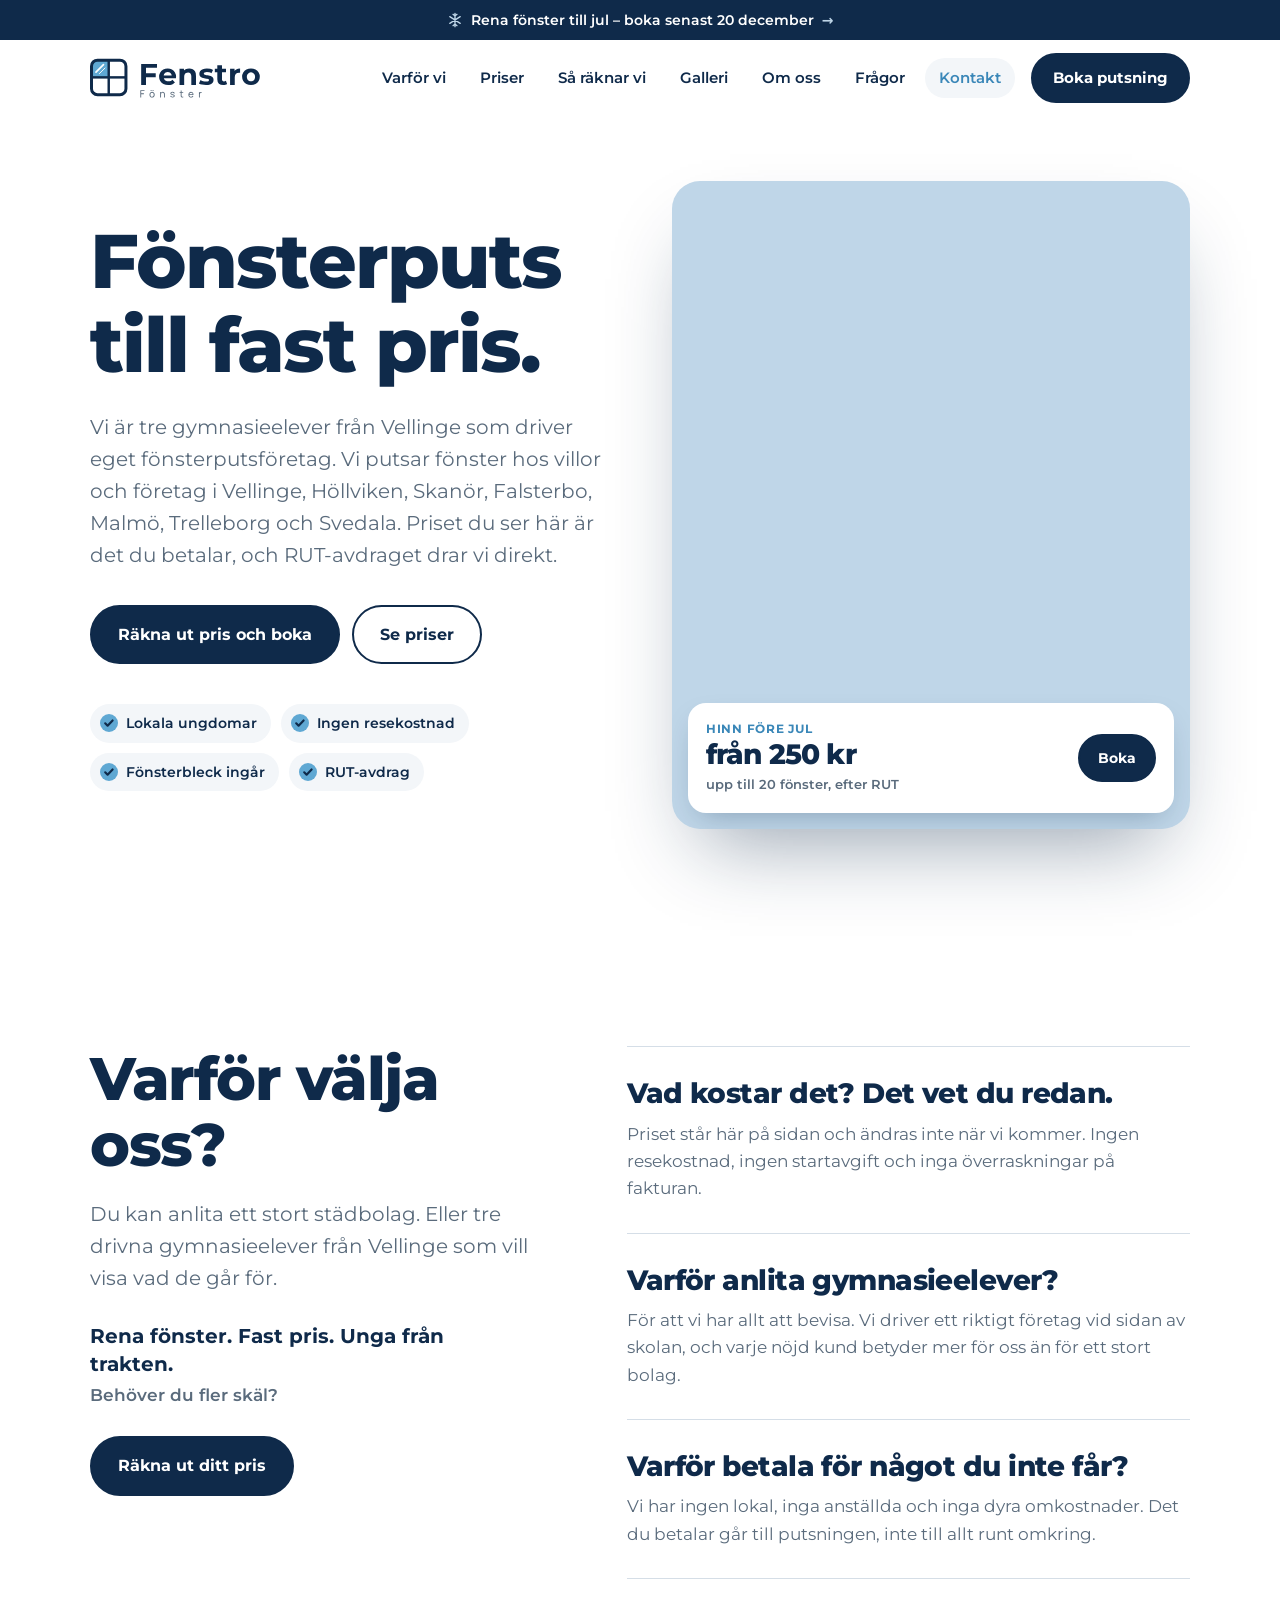
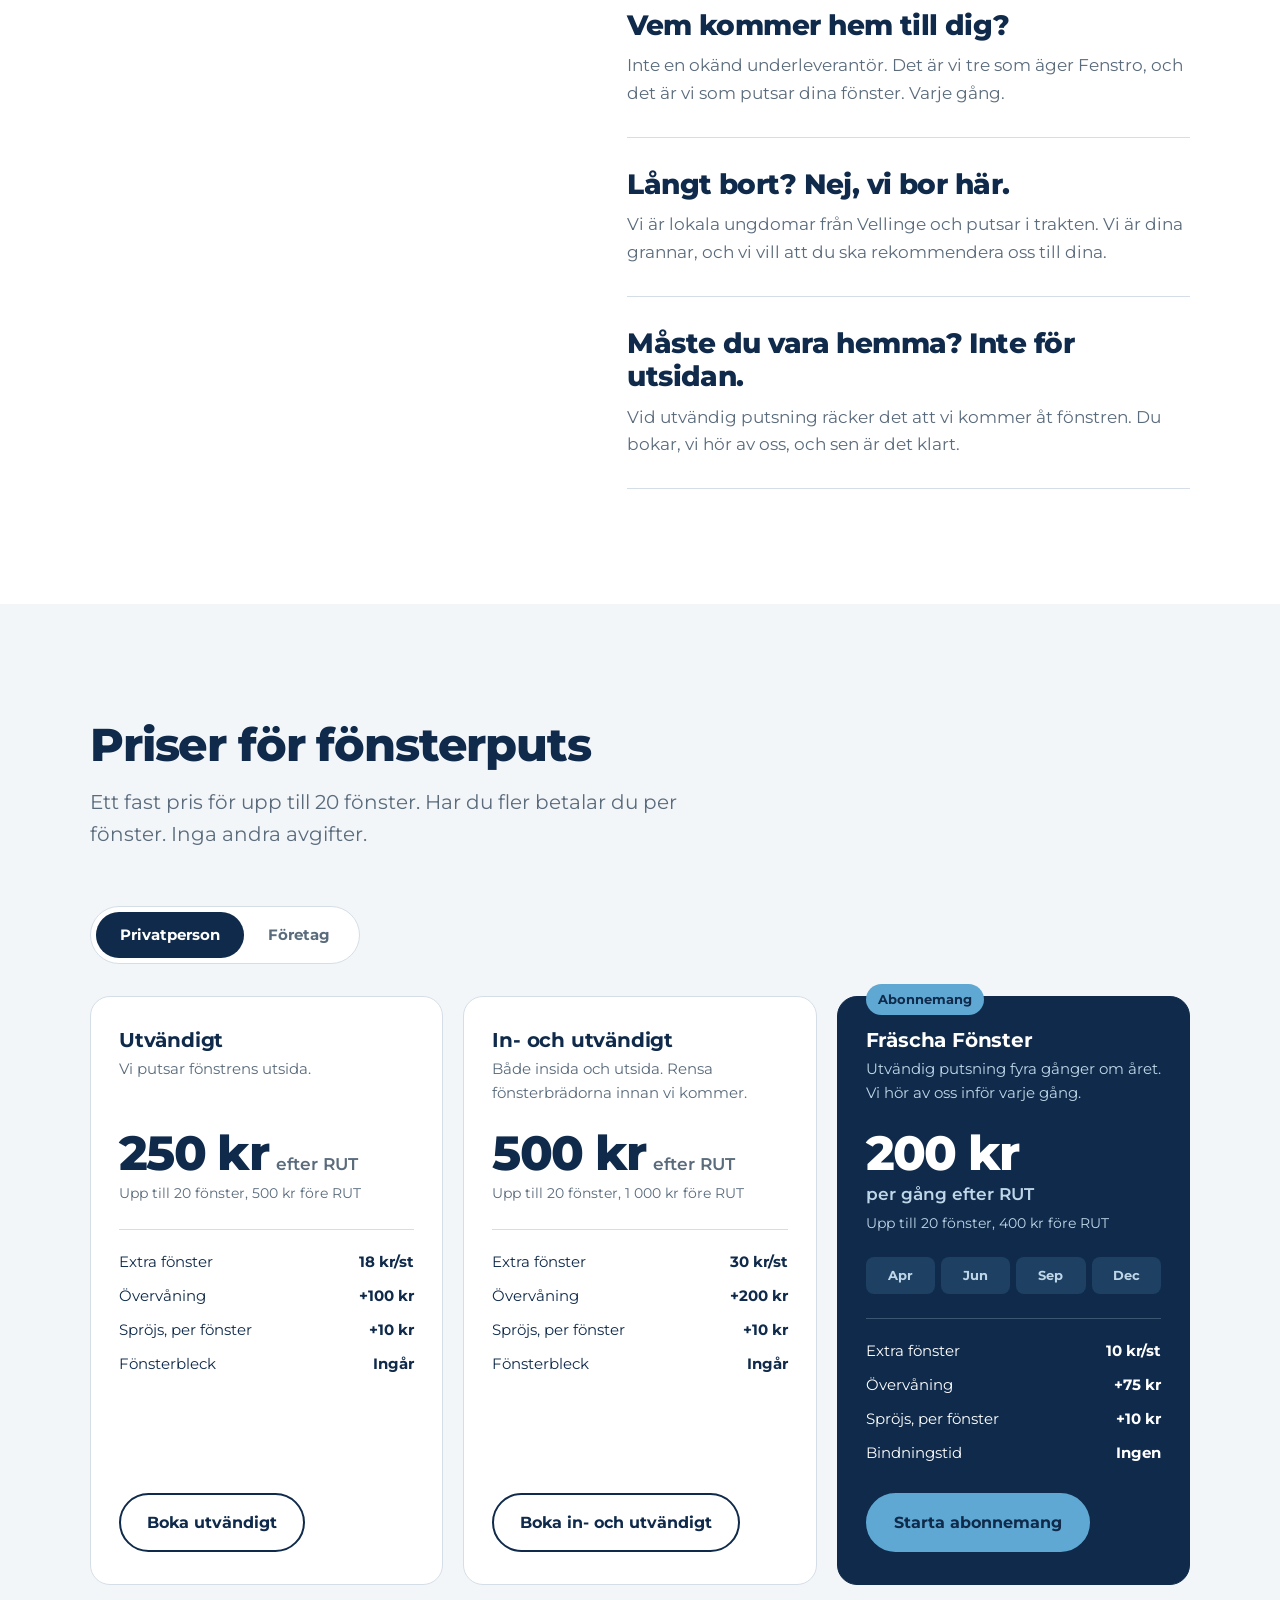
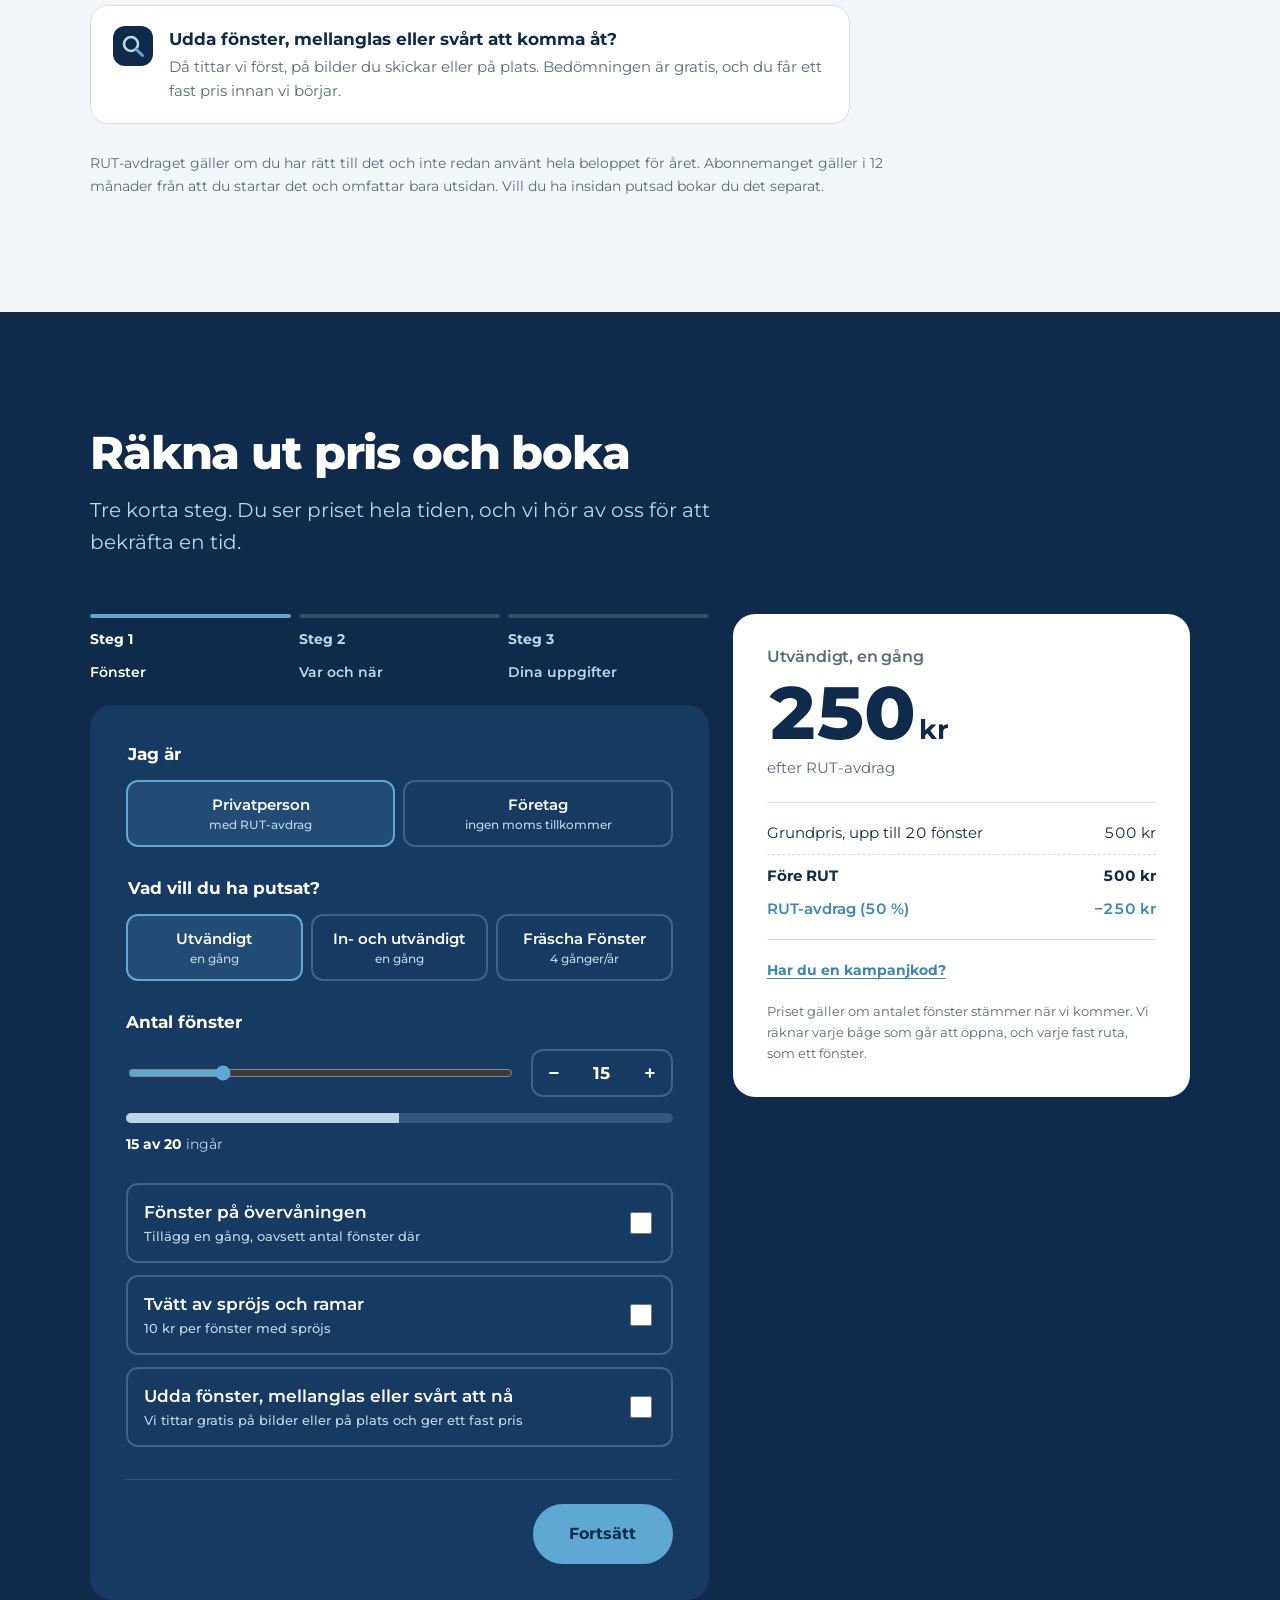
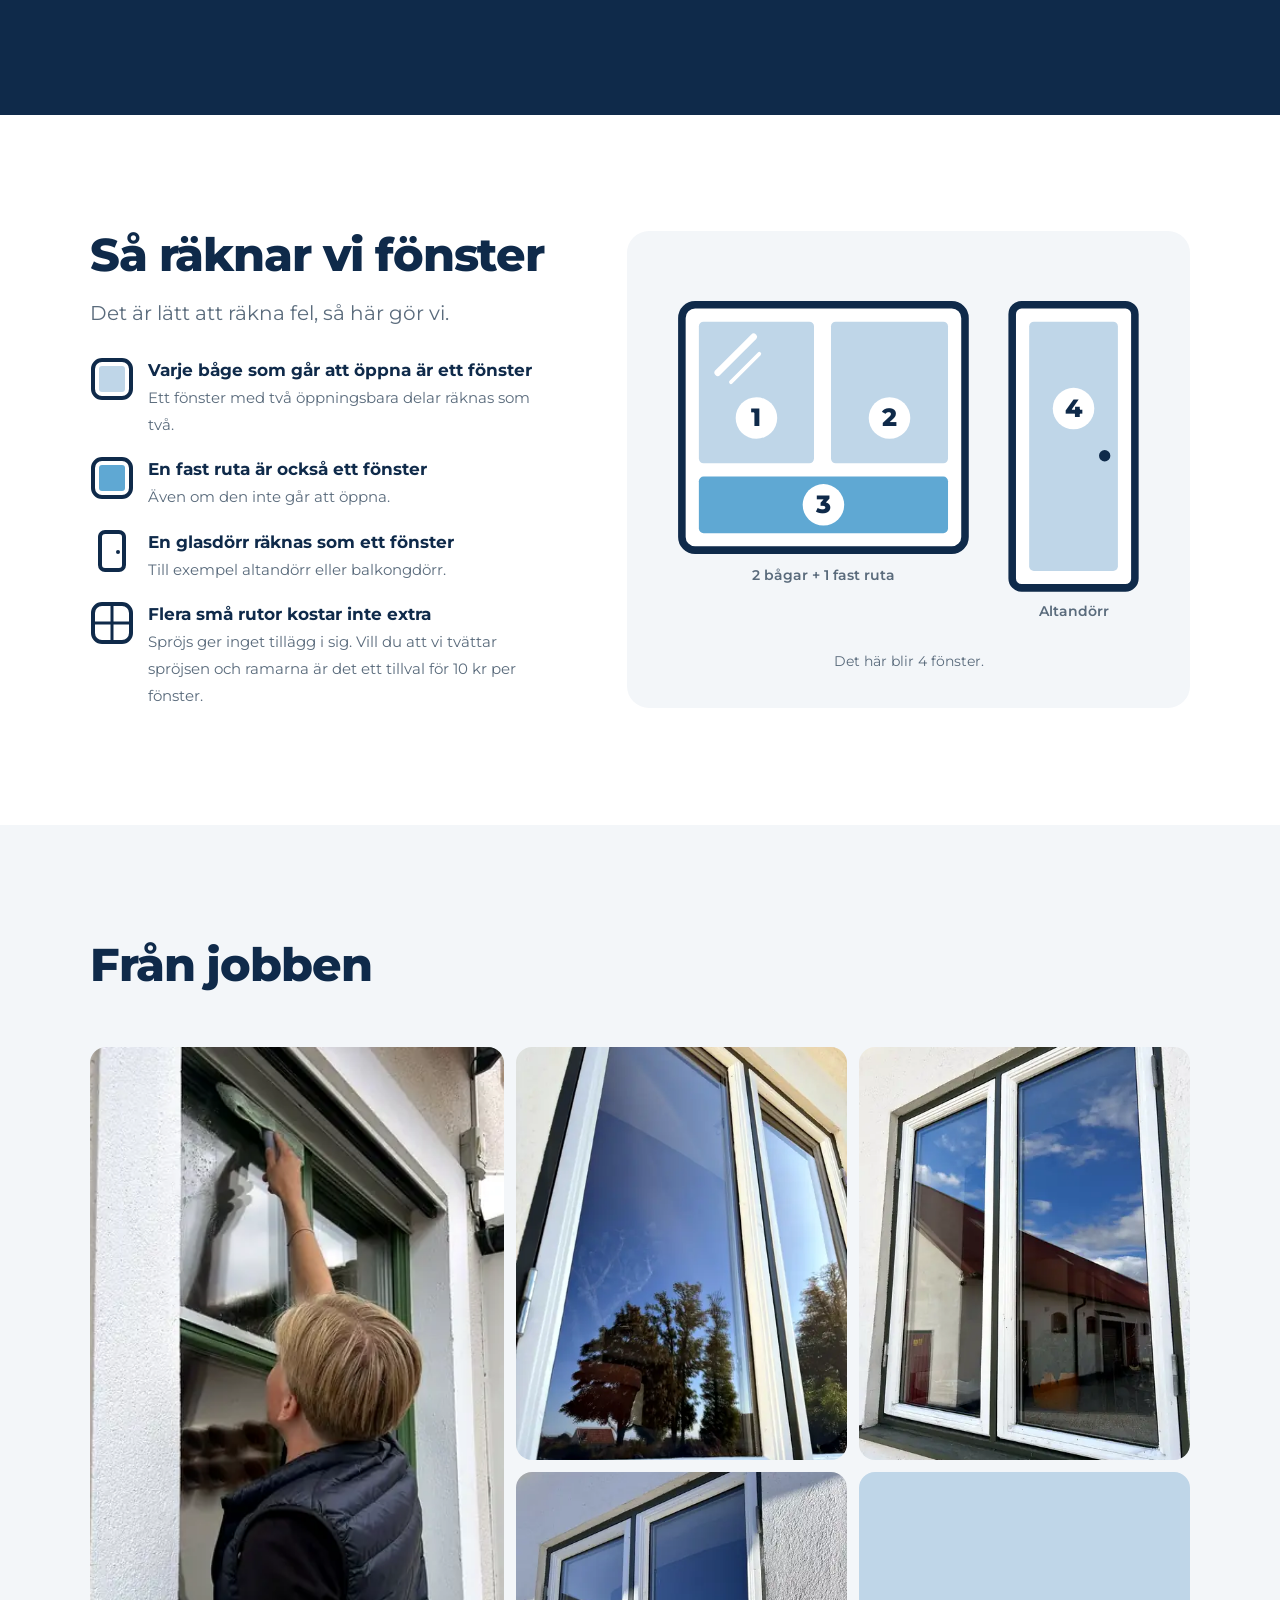
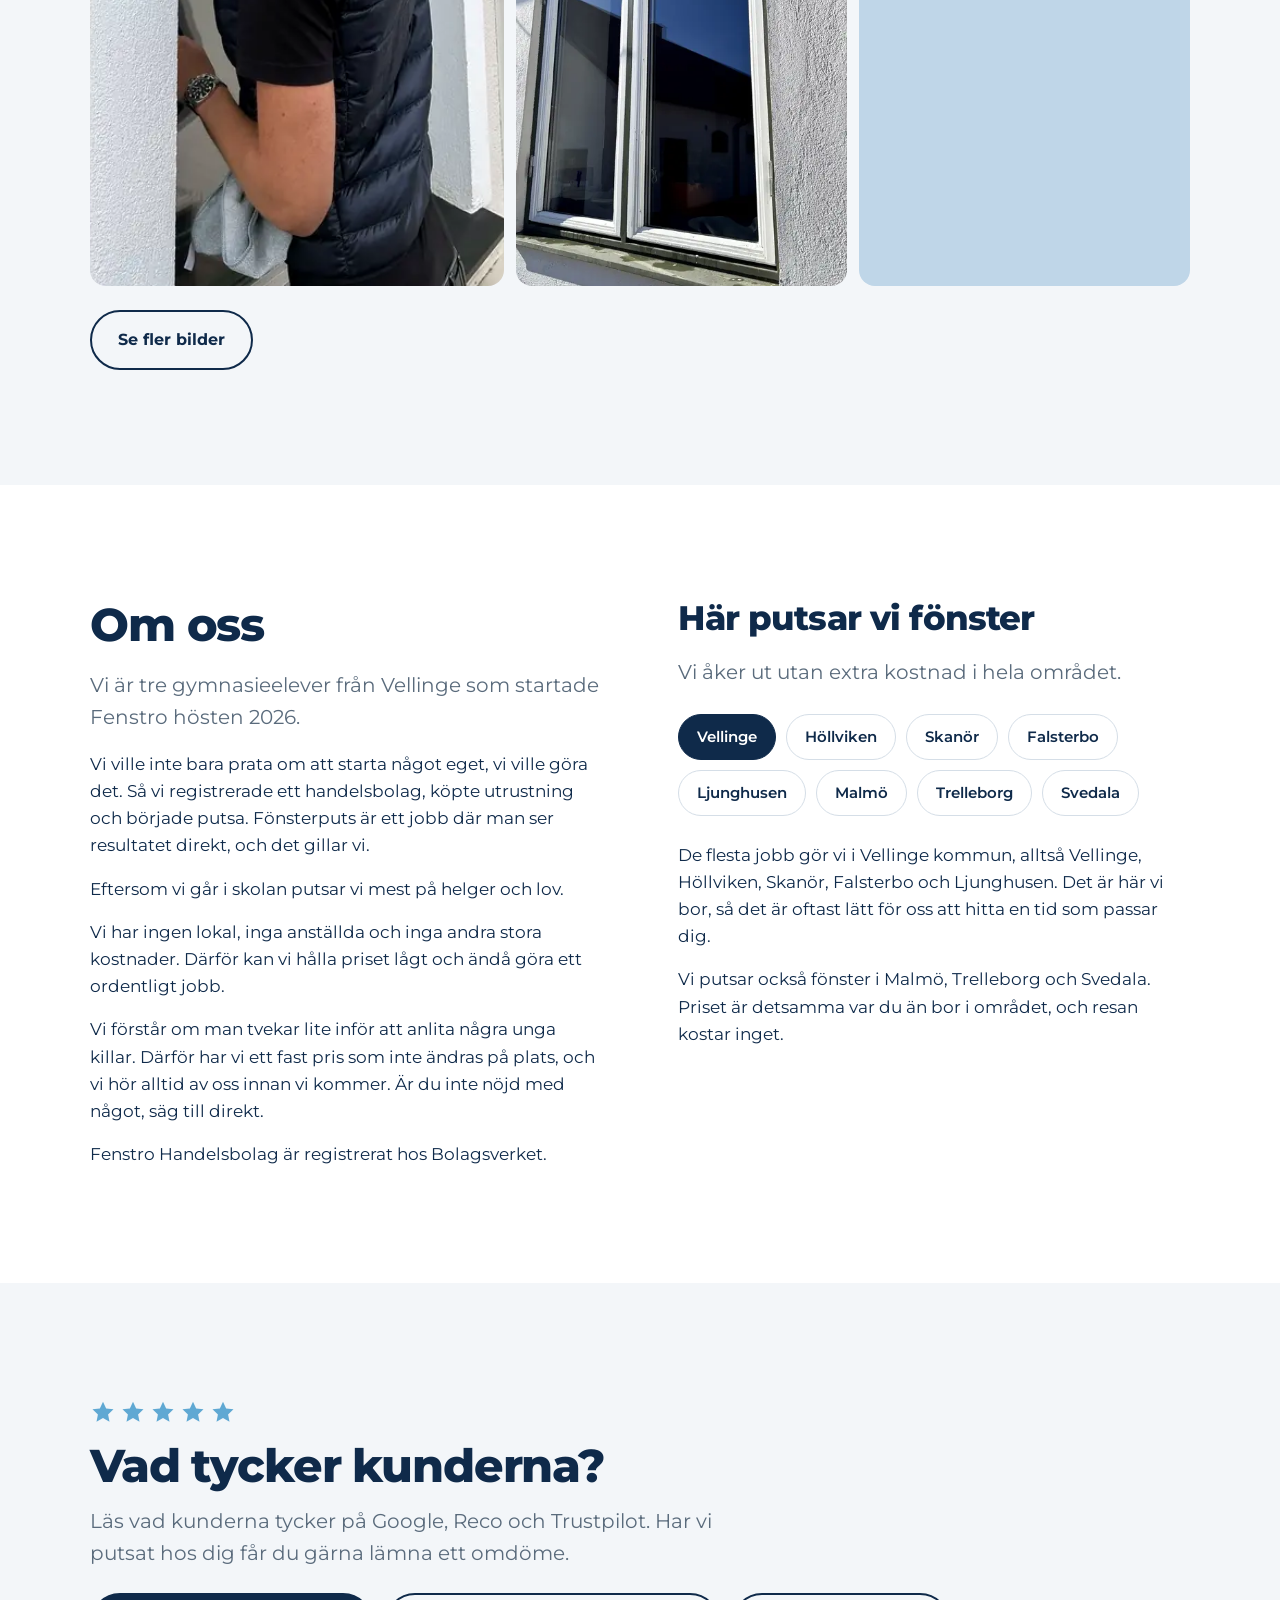
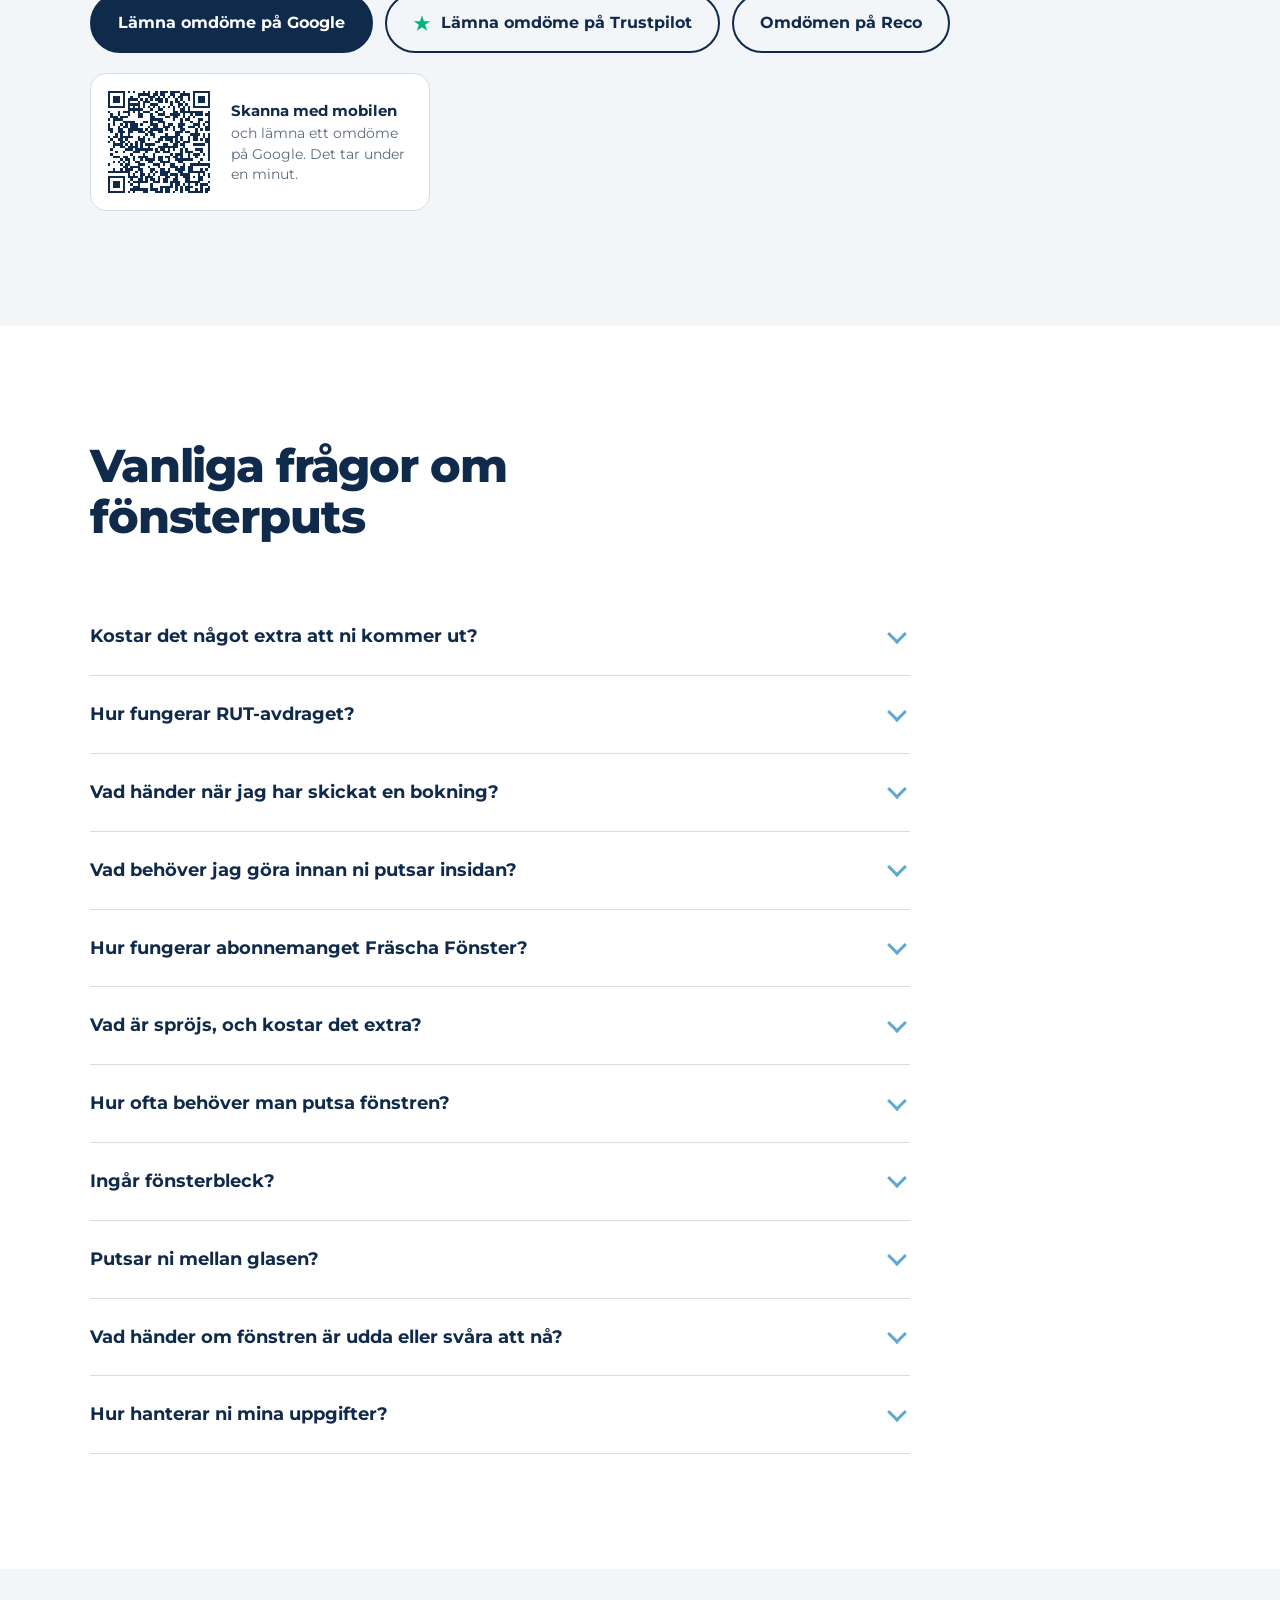
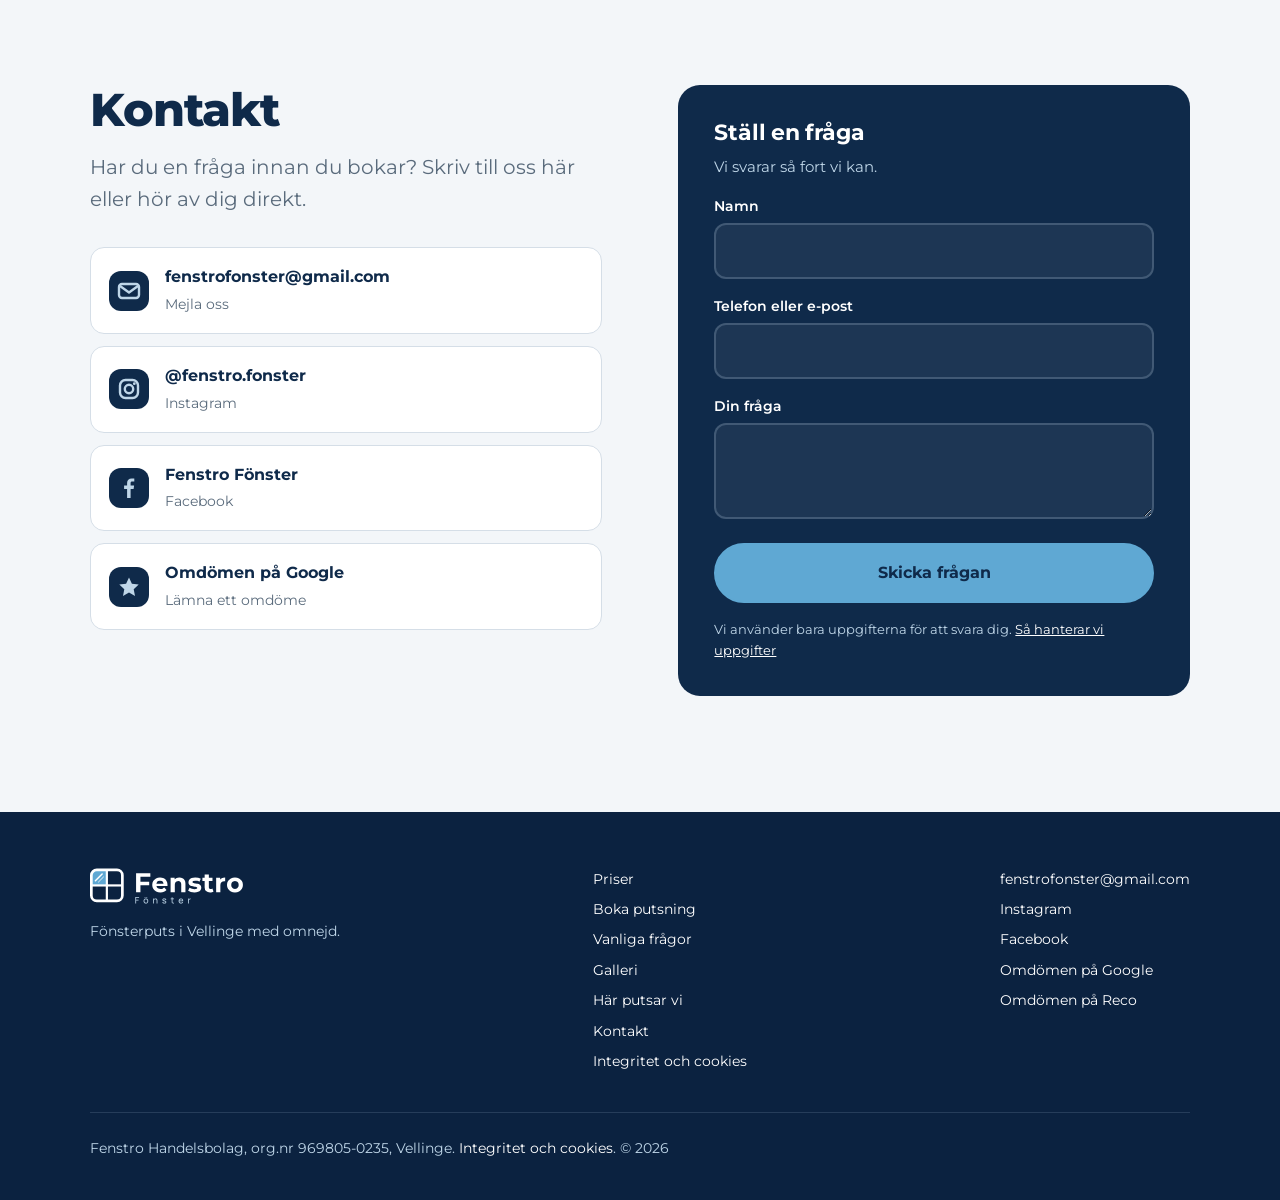
==== commit 188ac63b: "SEO: ortssidor, bättre strukturerad data och uppdaterad sitemap - Sex nya sidor: fönsterputs i Höllv" ====
--- a/index.html
+++ b/index.html
@@ -21,18 +21,44 @@
 <script type="application/ld+json">
 {
   "@context": "https://schema.org",
-  "@type": "LocalBusiness",
+  "@type": "HomeAndConstructionBusiness",
+  "@id": "https://fenstrofonster.se/#foretag",
   "name": "Fenstro Fönster",
   "legalName": "Fenstro Handelsbolag",
+  "taxID": "969805-0235",
   "url": "https://fenstrofonster.se/",
-  "logo": "https://fenstrofonster.se/img/logo.svg",
+  "logo": "https://fenstrofonster.se/img/ikon-192.png",
   "image": "https://fenstrofonster.se/img/og.jpg",
   "email": "fenstrofonster@gmail.com",
   "description": "Fönsterputs för villor och företag i Vellinge, Höllviken, Skanör, Falsterbo, Ljunghusen, Malmö, Trelleborg och Svedala. Fast pris med RUT-avdrag.",
   "priceRange": "250–1000 kr",
-  "areaServed": ["Vellinge", "Höllviken", "Skanör", "Falsterbo", "Ljunghusen", "Malmö", "Trelleborg", "Svedala"],
-  "address": {"@type": "PostalAddress", "addressLocality": "Vellinge", "addressCountry": "SE"},
-  "sameAs": ["https://www.instagram.com/fenstro.fonster/"]
+  "currenciesAccepted": "SEK",
+  "areaServed": [
+    {"@type": "City", "name": "Vellinge"},
+    {"@type": "City", "name": "Höllviken"},
+    {"@type": "City", "name": "Skanör"},
+    {"@type": "City", "name": "Falsterbo"},
+    {"@type": "City", "name": "Ljunghusen"},
+    {"@type": "City", "name": "Malmö"},
+    {"@type": "City", "name": "Trelleborg"},
+    {"@type": "City", "name": "Svedala"}
+  ],
+  "address": {"@type": "PostalAddress", "addressLocality": "Vellinge", "postalCode": "235 31", "addressRegion": "Skåne län", "addressCountry": "SE"},
+  "sameAs": [
+    "https://www.instagram.com/fenstro.fonster/",
+    "https://www.reco.se/fenstro-handelsbolag",
+    "https://se.trustpilot.com/review/fenstrofonster.se"
+  ],
+  "hasOfferCatalog": {
+    "@type": "OfferCatalog",
+    "name": "Fönsterputs",
+    "itemListElement": [
+      {"@type": "Offer", "name": "Fönsterputs utvändigt", "description": "Upp till 20 fönster. 500 kr före RUT, 250 kr efter RUT. Extra fönster 18 kr.", "price": "250", "priceCurrency": "SEK", "itemOffered": {"@type": "Service", "name": "Fönsterputs utvändigt"}},
+      {"@type": "Offer", "name": "Fönsterputs in- och utvändigt", "description": "Upp till 20 fönster. 1 000 kr före RUT, 500 kr efter RUT. Extra fönster 30 kr.", "price": "500", "priceCurrency": "SEK", "itemOffered": {"@type": "Service", "name": "Fönsterputs in- och utvändigt"}},
+      {"@type": "Offer", "name": "Fräscha Fönster – abonnemang", "description": "Utvändig puts fyra gånger om året, i april, juni, september och december. 200 kr per gång efter RUT. Ingen bindningstid.", "price": "200", "priceCurrency": "SEK", "itemOffered": {"@type": "Service", "name": "Fönsterputs abonnemang"}},
+      {"@type": "Offer", "name": "Fönsterputs för företag, in- och utvändigt", "description": "Upp till 20 fönster, 1 000 kr. Ingen moms tillkommer. Faktura.", "price": "1000", "priceCurrency": "SEK", "itemOffered": {"@type": "Service", "name": "Fönsterputs företag"}}
+    ]
+  }
 }
 </script>
 <script type="application/ld+json">
@@ -131,7 +157,7 @@
   ]
 }
 </script>
-<!--css--><style>@font-face{font-family:Montserrat;src:url(../fonts/montserrat.woff2) format("woff2");font-weight:100 900;font-style:normal;font-display:swap}:root{--ink:#0F2A4A;--ink-2:#173a63;--ink-3:#1e4675;--glas:#5FA8D3;--glas-d:#3a87b8;--frost:#BFD6E8;--is:#F3F6F9;--skiffer:#5A6B7C;--vit:#fff;--linje:#D5DEE7;--max:1180px;--pad:clamp(20px,4vw,40px);--ease:cubic-bezier(.2,.7,.2,1)}*,*:before,*:after{box-sizing:border-box}html{scroll-behavior:smooth;scroll-padding-top:84px;-webkit-text-size-adjust:100%}body{margin:0;font-family:Montserrat,system-ui,-apple-system,Segoe UI,sans-serif;font-size:17px;line-height:1.6;color:var(--ink);background:var(--vit);text-rendering:optimizeLegibility;-webkit-font-smoothing:antialiased}img{display:block;max-width:100%;height:auto}a{color:inherit}h1,h2,h3{line-height:1.1;margin:0;font-weight:800;letter-spacing:-.025em}h1{font-size:clamp(42px,6.4vw,76px)}h2{font-size:clamp(30px,3.8vw,46px)}h3{font-size:20px;font-weight:700;letter-spacing:-.01em}p{margin:0}button{font:inherit;color:inherit}.wrap{max-width:var(--max);margin:0 auto;padding:0 var(--pad)}.lead{font-size:clamp(18px,1.6vw,20px);color:var(--skiffer);max-width:34em}:focus-visible{outline:3px solid var(--glas);outline-offset:3px;border-radius:6px}.sr{position:absolute;width:1px;height:1px;overflow:hidden;clip:rect(0 0 0 0);white-space:nowrap}[hidden]{display:none!important}.btn{display:inline-flex;align-items:center;justify-content:center;gap:10px;font-weight:700;font-size:16px;text-decoration:none;cursor:pointer;padding:15px 26px;border-radius:999px;border:2px solid var(--ink);background:var(--ink);color:var(--vit);transition:background .15s,color .15s,border-color .15s,transform .15s}.btn:hover{background:var(--ink-2);border-color:var(--ink-2)}.btn:active{transform:translateY(1px)}.btn--ghost{background:transparent;color:var(--ink)}.btn--ghost:hover{background:var(--ink);color:var(--vit)}.btn--glas{background:var(--glas);border-color:var(--glas);color:var(--ink)}.btn--glas:hover{background:var(--frost);border-color:var(--frost)}.btn--line{background:transparent;color:var(--vit);border-color:#bfd6e866}.btn--line:hover{background:#bfd6e81f;border-color:var(--frost)}.btn[disabled]{opacity:.55;cursor:wait}.top{position:sticky;top:0;z-index:50;background:var(--vit);border-bottom:1px solid transparent;transition:border-color .2s}.top.is-scrolled{border-bottom-color:var(--linje)}.top__in{display:flex;align-items:center;justify-content:space-between;gap:24px;height:76px}.top__logo img{height:40px;width:auto}.nav{display:flex;align-items:center;gap:6px}.nav a:not(.btn){text-decoration:none;font-weight:600;font-size:15px;padding:8px 14px;border-radius:999px;transition:background .15s,color .15s}.nav a:not(.btn):hover{background:var(--is)}.nav a[aria-current=true]{background:var(--is);color:var(--glas-d)}.nav .btn{padding:11px 20px;font-size:15px;margin-left:10px}.menu-btn{display:none;background:none;border:0;padding:8px;cursor:pointer;color:var(--ink)}.menu-btn svg{display:block}@media(max-width:1060px){.menu-btn{display:block}.nav{position:fixed;inset:76px 0 auto;flex-direction:column;align-items:stretch;gap:0;background:var(--vit);padding:8px var(--pad) 24px;border-bottom:1px solid var(--linje);box-shadow:0 24px 40px #0f2a4a1f;display:none}.nav.is-open{display:flex}.nav a:not(.btn){padding:15px 4px;border-bottom:1px solid var(--is);font-size:17px;border-radius:0}.nav a[aria-current=true],.nav a:not(.btn):hover{background:none}.nav .btn{margin:16px 0 0;padding:15px}}.hero{padding:clamp(28px,5vw,64px) 0 clamp(56px,8vw,104px)}.hero__grid{display:grid;grid-template-columns:1fr 1fr;gap:clamp(32px,5vw,72px);align-items:center}.hero h1{max-width:9.5em}.hero .lead{margin-top:24px}.hero__cta{display:flex;flex-wrap:wrap;gap:12px;margin-top:34px}.hero__facts{display:flex;flex-wrap:wrap;gap:10px;margin:40px 0 0;padding:0;list-style:none}.hero__facts li{display:inline-flex;gap:8px;align-items:center;font-size:14px;font-weight:600;padding:8px 14px 8px 10px;border-radius:999px;background:var(--is)}.shot{position:relative;border-radius:28px;overflow:hidden;aspect-ratio:4/5;background:var(--frost);box-shadow:0 40px 80px -30px #0f2a4a73}.shot img{width:100%;height:100%;object-fit:cover;object-position:50% 30%}.shot__card{position:absolute;z-index:4;left:16px;right:16px;bottom:16px;display:flex;align-items:center;justify-content:space-between;gap:16px;padding:16px 18px;border-radius:18px;color:var(--ink);background:var(--vit);box-shadow:0 12px 30px -12px #0f2a4a59}.shot__card b{display:block;font-size:28px;font-weight:800;letter-spacing:-.03em;line-height:1.05}.shot__card span{font-size:13px;font-weight:600;color:var(--skiffer)}.shot__card .btn{padding:11px 18px;font-size:14px;flex:none}@media(max-width:920px){.hero__grid{grid-template-columns:1fr}.shot{aspect-ratio:5/5;max-width:560px}}@media(max-width:420px){.shot__card .btn{display:none}}.sec{padding:clamp(64px,9vw,120px) 0}.sec--is{background:var(--is)}.sec--ink{background:var(--ink);color:var(--vit)}.sec__head{max-width:640px;margin-bottom:clamp(36px,5vw,56px)}.sec__head .lead{margin-top:16px}.sec--ink .lead{color:var(--frost)}.why{display:grid;grid-template-columns:.9fr 1.1fr;gap:clamp(36px,6vw,96px);align-items:start}.why__head{position:sticky;top:110px}.why__head h2{font-size:clamp(36px,5vw,60px)}.why__head .lead{margin-top:20px}.why__end{margin-top:28px;font-size:20px;font-weight:700;line-height:1.4;max-width:18em}.why__end span{display:block;color:var(--skiffer);font-weight:600;font-size:17px;margin-top:6px}.why__head .btn{margin-top:28px}.why__list{list-style:none;margin:0;padding:0}.why__list li{padding:30px 0;border-top:1px solid var(--linje)}.why__list li:last-child{border-bottom:1px solid var(--linje)}.why__q{font-size:clamp(22px,2.4vw,28px);font-weight:800;letter-spacing:-.02em;line-height:1.2}.why__a{color:var(--skiffer);margin-top:10px;max-width:34em}@media(max-width:860px){.why{grid-template-columns:1fr}.why__head{position:static}}.tabs{display:inline-flex;background:var(--vit);border:1px solid var(--linje);border-radius:999px;padding:5px;margin-bottom:32px}.tabs button{font-weight:700;font-size:15px;border:0;background:none;color:var(--skiffer);padding:11px 24px;border-radius:999px;cursor:pointer;transition:background .2s,color .2s}.tabs button[aria-selected=true]{background:var(--ink);color:var(--vit)}.prices{display:grid;grid-template-columns:repeat(3,minmax(0,1fr));gap:20px}.price{background:var(--vit);border-radius:20px;padding:32px 28px;display:flex;flex-direction:column;border:1px solid var(--linje)}.price h3{margin-bottom:6px}.price__desc{color:var(--skiffer);font-size:15px;min-height:3.2em}.price__amount{margin:24px 0 4px;display:flex;flex-wrap:wrap;align-items:baseline;gap:4px 8px}.price__amount strong{font-size:48px;font-weight:800;letter-spacing:-.035em;line-height:1;white-space:nowrap}.price__amount span{font-weight:600;color:var(--skiffer)}.price__before{font-size:14px;color:var(--skiffer)}.price ul{list-style:none;margin:24px 0 0;padding:20px 0 0;border-top:1px solid var(--linje);display:grid;gap:10px;font-size:15px}.price li{display:flex;justify-content:space-between;gap:12px}.price li span:last-child{font-weight:700;white-space:nowrap}.price__foot{margin-top:auto;padding-top:28px}.price--abo{background:var(--ink);color:var(--vit);border-color:var(--ink);position:relative}.price--abo .price__desc,.price--abo .price__before,.price--abo .price__amount span{color:var(--frost)}.price--abo ul{border-top-color:#bfd6e840}.price__badge{position:absolute;top:-13px;left:28px;background:var(--glas);color:var(--ink);font-size:13px;font-weight:700;padding:5px 12px;border-radius:999px}.months{display:grid;grid-template-columns:repeat(4,1fr);gap:6px;margin-top:22px}.months span{text-align:center;font-size:13px;font-weight:700;padding:8px 0;border-radius:8px;background:#5fa8d32e;color:var(--frost)}.assess{display:flex;gap:16px;align-items:flex-start;margin-top:20px;padding:20px 22px;border-radius:18px;background:var(--vit);border:1px solid var(--linje);max-width:760px}.assess svg{flex:none}.assess b{display:block;font-size:17px}.assess span{display:block;color:var(--skiffer);font-size:15px;margin-top:2px}.price__note{font-size:14px;color:var(--skiffer);margin-top:28px;max-width:60em}.biz{background:var(--vit);border-radius:20px;border:1px solid var(--linje);overflow:hidden}.biz table{width:100%;border-collapse:collapse;font-size:16px}.biz th,.biz td{text-align:left;padding:20px 28px;border-bottom:1px solid var(--linje)}.biz th{font-size:14px;color:var(--skiffer);font-weight:600;background:var(--is)}.biz td:not(:first-child),.biz th:not(:first-child){text-align:right;white-space:nowrap}.biz tr:last-child td{border-bottom:0}.biz__foot{display:flex;flex-wrap:wrap;gap:16px 28px;align-items:center;justify-content:space-between;margin-top:24px}@media(max-width:980px){.prices{grid-template-columns:1fr;max-width:560px}.price__desc{min-height:0}}@media(max-width:560px){.biz th,.biz td{padding:16px}}.book{display:grid;grid-template-columns:1.15fr .85fr;gap:24px;align-items:start}.steps{display:flex;gap:8px;margin:0 0 22px;padding:0;list-style:none}.steps li{flex:1;display:flex;flex-direction:column;gap:10px;font-size:14px;font-weight:600;color:var(--frost)}.steps li:before{content:"";height:4px;border-radius:4px;background:#bfd6e838;transition:background .3s}.steps li.is-done:before,.steps li.is-now:before{background:var(--glas)}.steps li.is-now{color:var(--vit)}.steps b{font-weight:700}.panel{background:var(--ink-2);border-radius:22px;padding:clamp(22px,3vw,36px)}.panel__body{display:grid;gap:28px}.panel__nav{display:flex;justify-content:space-between;gap:12px;margin-top:32px;padding-top:24px;border-top:1px solid rgba(191,214,232,.15)}.panel__nav .btn{min-width:140px}.step-enter{animation:stepIn .35s var(--ease)}@keyframes stepIn{0%{opacity:0;transform:translate(12px)}to{opacity:1;transform:none}}.field-label{display:block;font-weight:700;margin-bottom:12px}.seg{display:grid;grid-template-columns:repeat(3,1fr);gap:8px}.seg--2{grid-template-columns:repeat(2,1fr)}.seg input{position:absolute;opacity:0;pointer-events:none}.seg label{display:block;text-align:center;padding:13px 8px;border-radius:12px;border:2px solid rgba(191,214,232,.25);cursor:pointer;font-weight:600;font-size:15px;line-height:1.3;transition:border-color .15s,background .15s}.seg label:hover{border-color:#bfd6e880}.seg label small{display:block;font-weight:500;font-size:12px;color:var(--frost);margin-top:2px}.seg input:checked+label{border-color:var(--glas);background:#5fa8d329}.seg input:focus-visible+label{outline:3px solid var(--glas);outline-offset:3px}.count{display:flex;align-items:center;gap:16px}.count input[type=range]{flex:1;accent-color:var(--glas);height:28px;min-width:0}.stepper{display:inline-flex;align-items:center;border:2px solid rgba(191,214,232,.25);border-radius:12px;overflow:hidden;flex:none}.stepper button{width:42px;height:44px;border:0;background:none;color:var(--vit);font-size:20px;font-weight:600;cursor:pointer}.stepper button:hover{background:#5fa8d333}.stepper input{width:54px;height:44px;border:0;background:none;color:var(--vit);font:inherit;font-weight:700;font-size:17px;text-align:center;-moz-appearance:textfield}.stepper input::-webkit-outer-spin-button,.stepper input::-webkit-inner-spin-button{-webkit-appearance:none;margin:0}.meter{margin-top:16px}.meter__bar{position:relative;height:10px;border-radius:999px;background:#bfd6e82e;overflow:hidden;display:flex}.meter__in{height:100%;background:var(--frost);transition:width .3s var(--ease)}.meter__ex{height:100%;background:var(--glas);transition:width .3s var(--ease)}.meter__txt{display:flex;justify-content:space-between;gap:12px;font-size:14px;color:var(--frost);margin-top:10px}.meter__txt b{color:var(--vit);font-weight:700}.toggles{display:grid;gap:12px}.check{display:flex;align-items:center;justify-content:space-between;gap:16px;padding:14px 16px;border-radius:12px;border:2px solid rgba(191,214,232,.25);cursor:pointer}.check:has(input:checked){border-color:var(--glas);background:#5fa8d31a}.check span{font-weight:600}.check small{display:block;font-weight:500;color:var(--frost);font-size:13px}.check input{width:22px;height:22px;accent-color:var(--glas);cursor:pointer;flex:none}.note{font-size:14px;color:var(--frost);background:#5fa8d31f;border-radius:12px;padding:12px 14px}.inputs{display:grid;grid-template-columns:1fr 1fr;gap:16px}.inputs .full{grid-column:1/-1}.inp label{display:block;font-weight:600;font-size:14px;margin-bottom:6px}.inp label small{font-weight:500;color:var(--frost)}.inp input,.inp select,.inp textarea{width:100%;font:inherit;font-size:16px;color:var(--vit);background:#ffffff0f;border:2px solid rgba(191,214,232,.22);border-radius:12px;padding:13px 14px;transition:border-color .15s,background .15s}.inp select option{color:var(--ink)}.inp input::placeholder,.inp textarea::placeholder{color:#bfd6e88c}.inp input:focus,.inp select:focus,.inp textarea:focus{outline:none;border-color:var(--glas);background:#ffffff1a}.inp textarea{min-height:96px;resize:vertical}.inp input[aria-invalid=true]{border-color:#f0a3a3}.inp input[type=date]{color-scheme:dark}.err{color:#ffc2c2;font-size:14px;font-weight:600}.consent{display:flex;gap:12px;align-items:flex-start;font-size:14px;color:var(--frost)}.consent input{width:20px;height:20px;margin-top:2px;accent-color:var(--glas);flex:none}.sum{background:var(--vit);color:var(--ink);border-radius:22px;padding:clamp(22px,3vw,34px);position:sticky;top:96px}.sum h3{font-size:16px;color:var(--skiffer);font-weight:600}.big{font-size:clamp(54px,6vw,74px);font-weight:800;letter-spacing:-.045em;line-height:1;margin:10px 0 6px;font-variant-numeric:tabular-nums}.big small{font-size:.36em;letter-spacing:0;font-weight:700;margin-left:6px}.sum__sub{color:var(--skiffer);font-size:15px}.rows{list-style:none;margin:22px 0 0;padding:18px 0 0;border-top:1px solid var(--linje);display:grid;gap:9px;font-size:15px}.rows li{display:flex;justify-content:space-between;gap:12px;font-variant-numeric:tabular-nums}.rows li span:last-child{white-space:nowrap}.rows li.tot{font-weight:700;padding-top:9px;border-top:1px dashed var(--linje)}.rows li.rut{color:var(--glas-d);font-weight:600}.sum__fine{font-size:13px;color:var(--skiffer);margin-top:18px}.promo{margin-top:18px;padding-top:16px;border-top:1px solid var(--linje)}.promo__open{background:none;border:0;padding:0;font-weight:700;font-size:14px;color:var(--glas-d);cursor:pointer;text-decoration:underline;text-underline-offset:3px}.promo__row{display:flex;gap:8px;margin-top:10px}.promo__row input{flex:1;min-width:0;font:inherit;font-size:15px;font-weight:600;letter-spacing:.04em;text-transform:uppercase;color:var(--ink);background:var(--is);border:2px solid transparent;border-radius:12px;padding:11px 14px}.promo__row input:focus{outline:none;border-color:var(--glas);background:var(--vit)}.promo__row .btn{padding:11px 18px;font-size:14px}.promo__msg{font-size:14px;font-weight:600;margin-top:10px}.promo__msg.ok{color:#1f7a4d}.promo__msg.no{color:#b3261e}.promo__tag{display:inline-flex;align-items:center;gap:10px;margin-top:10px;padding:8px 8px 8px 14px;border-radius:999px;background:#e5f3ea;color:#1f5f3d;font-size:14px;font-weight:700}.promo__tag button{border:0;background:#1f5f3d1f;color:#1f5f3d;width:26px;height:26px;border-radius:50%;cursor:pointer;font-size:15px;line-height:1}.rows li.disc{color:#1f7a4d;font-weight:600}.done{text-align:center;padding:clamp(24px,4vw,48px) 8px}.done__icon{width:72px;height:72px;margin:0 auto 22px;border-radius:50%;background:var(--glas);display:grid;place-items:center}.done__icon svg{stroke-dasharray:40;stroke-dashoffset:40;animation:draw .5s .15s var(--ease) forwards}@keyframes draw{to{stroke-dashoffset:0}}.done h3{font-size:28px;font-weight:800;letter-spacing:-.02em}.done p{color:var(--frost);margin:12px auto 0;max-width:30em}.done .btn{margin-top:28px}@media(max-width:920px){.book{grid-template-columns:1fr}.sum{position:static;order:-1}}@media(max-width:520px){.seg{grid-template-columns:1fr}.seg--2{grid-template-columns:1fr 1fr}.inputs{grid-template-columns:1fr}.steps li span{display:none}}.count-how{display:grid;grid-template-columns:.9fr 1.1fr;gap:clamp(32px,6vw,80px);align-items:center}.rules{list-style:none;margin:28px 0 0;padding:0;display:grid;gap:18px}.rules li{display:grid;grid-template-columns:44px 1fr;gap:14px;align-items:start}.rules b{display:block}.rules span{color:var(--skiffer);font-size:15px}.diagram{background:var(--is);border-radius:22px;padding:clamp(20px,3vw,36px);margin:0}.diagram svg{width:100%;height:auto}.diagram figcaption{font-size:14px;color:var(--skiffer);margin-top:16px;text-align:center}@media(max-width:860px){.count-how{grid-template-columns:1fr}}.gallery{display:grid;grid-template-columns:1.25fr 1fr 1fr;grid-template-rows:auto auto;gap:12px}.gallery figure{margin:0;border-radius:16px;overflow:hidden;background:var(--frost)}.gallery figure:first-child{grid-row:span 2}.gallery img{width:100%;height:100%;object-fit:cover;aspect-ratio:4/5}.gallery figure:first-child img{aspect-ratio:auto}@media(max-width:860px){.gallery{grid-template-columns:1fr 1fr}.gallery figure:first-child{grid-row:auto;grid-column:span 2}.gallery figure:first-child img{aspect-ratio:4/3}}.two{display:grid;grid-template-columns:1fr 1fr;gap:clamp(40px,6vw,96px)}.areas{display:flex;flex-wrap:wrap;gap:10px;margin:26px 0 0;padding:0;list-style:none}.areas li{padding:10px 18px;border-radius:999px;background:var(--vit);border:1px solid var(--linje);font-weight:600;font-size:15px}.areas li.home{background:var(--ink);color:var(--vit);border-color:var(--ink)}.two .lead{margin-top:18px}.two p+p{margin-top:16px}@media(max-width:860px){.two{grid-template-columns:1fr}}.reviews{display:flex;flex-wrap:wrap;align-items:center;justify-content:space-between;gap:24px 40px}.reviews h2{max-width:14em}.reviews .lead{margin-top:14px}.stars{display:flex;gap:4px;margin-bottom:16px}.reviews__btns{display:flex;flex-wrap:wrap;gap:12px}.btn.tp svg{flex:none}.reviews__side{display:flex;flex-direction:column;align-items:flex-start;gap:20px}.qr{display:flex;align-items:center;gap:16px;padding:12px 18px 12px 12px;background:var(--vit);border:1px solid var(--linje);border-radius:16px;color:var(--ink);text-decoration:none;max-width:340px}.qr img{flex:none;width:112px;height:112px;border-radius:8px}.qr span{font-size:14px;line-height:1.45;color:var(--skiffer)}.qr b{display:block;color:var(--ink);font-size:15px;margin-bottom:2px}@media(max-width:720px){.qr{display:none}}.faq{max-width:820px}.faq details{border-bottom:1px solid var(--linje)}.faq summary{list-style:none;cursor:pointer;padding:24px 48px 24px 0;font-weight:700;font-size:18px;position:relative}.faq summary::-webkit-details-marker{display:none}.faq summary:after{content:"";position:absolute;right:6px;top:50%;width:14px;height:14px;margin-top:-10px;border-right:3px solid var(--glas);border-bottom:3px solid var(--glas);transform:rotate(45deg);transition:transform .2s}.faq details[open] summary:after{transform:rotate(-135deg);margin-top:-2px}.faq details p{padding:0 0 24px;color:var(--skiffer);max-width:44em}.contact{display:grid;grid-template-columns:1fr 1fr;gap:clamp(36px,6vw,80px)}.channels{list-style:none;margin:32px 0 0;padding:0;display:grid;gap:12px}.channels a{display:flex;align-items:center;gap:16px;text-decoration:none;padding:16px 18px;border-radius:14px;border:1px solid var(--linje);background:var(--vit);transition:border-color .15s}.channels a:hover{border-color:var(--glas)}.channels svg{flex:none}.channels b{display:block;font-size:16px}.channels span{font-size:14px;color:var(--skiffer)}.ask{background:var(--ink);color:var(--vit);border-radius:22px;padding:clamp(24px,3vw,36px);display:grid;gap:16px;align-content:start}.ask h3{font-size:22px}.ask p.sub{color:var(--frost);font-size:15px;margin-top:-6px}@media(max-width:860px){.contact{grid-template-columns:1fr}}.foot{background:#0b2240;color:var(--frost);padding:56px 0 40px;font-size:14px}.foot__in{display:flex;flex-wrap:wrap;justify-content:space-between;gap:32px}.foot img{height:36px;width:auto;margin-bottom:16px}.foot a{color:var(--vit);text-decoration:none}.foot a:hover{text-decoration:underline}.foot ul{list-style:none;margin:0;padding:0;display:grid;gap:8px;align-content:start}.foot__bottom{margin-top:40px;padding-top:24px;border-top:1px solid rgba(191,214,232,.15)}.dock{position:fixed;z-index:40;left:12px;right:12px;bottom:calc(12px + env(safe-area-inset-bottom));display:none;align-items:center;justify-content:space-between;gap:12px;padding:10px 10px 10px 18px;border-radius:999px;background:var(--ink);color:var(--vit);box-shadow:0 16px 40px #0f2a4a59;transform:translateY(140%);transition:transform .3s var(--ease)}.dock.is-on{transform:none}.dock b{display:block;font-size:15px;line-height:1.2}.dock span{font-size:12px;color:var(--frost)}.dock .btn{padding:11px 18px;font-size:14px}@media(max-width:920px){.dock{display:flex}.foot{padding-bottom:110px}}@media(prefers-reduced-motion:reduce){html{scroll-behavior:auto}*,*:before,*:after{animation:none!important;transition:none!important}.done__icon svg{stroke-dashoffset:0}}.modal{border:0;border-radius:22px;padding:clamp(24px,4vw,34px);max-width:440px;width:calc(100% - 32px);color:var(--ink);background:var(--vit);box-shadow:0 40px 80px -20px #0f2a4a73}.modal::backdrop{background:#0f2a4a99}.modal h3{font-size:22px;margin-bottom:12px}.modal p{color:var(--skiffer);font-size:16px}.modal p+p{margin-top:10px}.modal__btns{display:flex;flex-wrap:wrap;justify-content:flex-end;gap:10px;margin-top:24px}.modal__btns .btn{padding:13px 22px;font-size:15px}.modal__btns .btn{white-space:nowrap}@media(max-width:420px){.modal__btns .btn{flex:1;padding:13px 14px}}.jul-bar,.jul-only{display:none}.is-jul .jul-bar{display:flex;align-items:center;justify-content:center;gap:8px;padding:9px var(--pad);background:var(--ink);color:var(--vit);font-size:14px;font-weight:600;text-align:center;text-decoration:none}.jul-bar svg{color:var(--frost);flex:none}.jul-bar b{color:var(--frost);transition:transform .2s}.jul-bar:hover b{transform:translate(3px)}@media(max-width:420px){.is-jul .jul-bar{font-size:12.5px;gap:6px;padding:9px 12px}}.is-jul .jul-only{display:block;font-style:normal;font-size:12px;font-weight:700;letter-spacing:.06em;text-transform:uppercase;color:var(--glas-d);margin-bottom:2px}</style><!--/css-->
+<!--css--><style>@font-face{font-family:Montserrat;src:url(../fonts/montserrat.woff2) format("woff2");font-weight:100 900;font-style:normal;font-display:swap}:root{--ink:#0F2A4A;--ink-2:#173a63;--ink-3:#1e4675;--glas:#5FA8D3;--glas-d:#3a87b8;--frost:#BFD6E8;--is:#F3F6F9;--skiffer:#5A6B7C;--vit:#fff;--linje:#D5DEE7;--max:1180px;--pad:clamp(20px,4vw,40px);--ease:cubic-bezier(.2,.7,.2,1)}*,*:before,*:after{box-sizing:border-box}html{scroll-behavior:smooth;scroll-padding-top:84px;-webkit-text-size-adjust:100%}body{margin:0;font-family:Montserrat,system-ui,-apple-system,Segoe UI,sans-serif;font-size:17px;line-height:1.6;color:var(--ink);background:var(--vit);text-rendering:optimizeLegibility;-webkit-font-smoothing:antialiased}img{display:block;max-width:100%;height:auto}a{color:inherit}h1,h2,h3{line-height:1.1;margin:0;font-weight:800;letter-spacing:-.025em}h1{font-size:clamp(42px,6.4vw,76px)}h2{font-size:clamp(30px,3.8vw,46px)}h3{font-size:20px;font-weight:700;letter-spacing:-.01em}p{margin:0}button{font:inherit;color:inherit}.wrap{max-width:var(--max);margin:0 auto;padding:0 var(--pad)}.lead{font-size:clamp(18px,1.6vw,20px);color:var(--skiffer);max-width:34em}:focus-visible{outline:3px solid var(--glas);outline-offset:3px;border-radius:6px}.sr{position:absolute;width:1px;height:1px;overflow:hidden;clip:rect(0 0 0 0);white-space:nowrap}[hidden]{display:none!important}.btn{display:inline-flex;align-items:center;justify-content:center;gap:10px;font-weight:700;font-size:16px;text-decoration:none;cursor:pointer;padding:15px 26px;border-radius:999px;border:2px solid var(--ink);background:var(--ink);color:var(--vit);transition:background .15s,color .15s,border-color .15s,transform .15s}.btn:hover{background:var(--ink-2);border-color:var(--ink-2)}.btn:active{transform:translateY(1px)}.btn--ghost{background:transparent;color:var(--ink)}.btn--ghost:hover{background:var(--ink);color:var(--vit)}.btn--glas{background:var(--glas);border-color:var(--glas);color:var(--ink)}.btn--glas:hover{background:var(--frost);border-color:var(--frost)}.btn--line{background:transparent;color:var(--vit);border-color:#bfd6e866}.btn--line:hover{background:#bfd6e81f;border-color:var(--frost)}.btn[disabled]{opacity:.55;cursor:wait}.top{position:sticky;top:0;z-index:50;background:var(--vit);border-bottom:1px solid transparent;transition:border-color .2s}.top.is-scrolled{border-bottom-color:var(--linje)}.top__in{display:flex;align-items:center;justify-content:space-between;gap:24px;height:76px}.top__logo img{height:40px;width:auto}.nav{display:flex;align-items:center;gap:6px}.nav a:not(.btn){text-decoration:none;font-weight:600;font-size:15px;padding:8px 14px;border-radius:999px;transition:background .15s,color .15s}.nav a:not(.btn):hover{background:var(--is)}.nav a[aria-current=true]{background:var(--is);color:var(--glas-d)}.nav .btn{padding:11px 20px;font-size:15px;margin-left:10px}.menu-btn{display:none;background:none;border:0;padding:8px;cursor:pointer;color:var(--ink)}.menu-btn svg{display:block}@media(max-width:1060px){.menu-btn{display:block}.nav{position:fixed;inset:76px 0 auto;flex-direction:column;align-items:stretch;gap:0;background:var(--vit);padding:8px var(--pad) 24px;border-bottom:1px solid var(--linje);box-shadow:0 24px 40px #0f2a4a1f;display:none}.nav.is-open{display:flex}.nav a:not(.btn){padding:15px 4px;border-bottom:1px solid var(--is);font-size:17px;border-radius:0}.nav a[aria-current=true],.nav a:not(.btn):hover{background:none}.nav .btn{margin:16px 0 0;padding:15px}}.hero{padding:clamp(28px,5vw,64px) 0 clamp(56px,8vw,104px)}.hero__grid{display:grid;grid-template-columns:1fr 1fr;gap:clamp(32px,5vw,72px);align-items:center}.hero h1{max-width:9.5em}.hero .lead{margin-top:24px}.hero__cta{display:flex;flex-wrap:wrap;gap:12px;margin-top:34px}.hero__facts{display:flex;flex-wrap:wrap;gap:10px;margin:40px 0 0;padding:0;list-style:none}.hero__facts li{display:inline-flex;gap:8px;align-items:center;font-size:14px;font-weight:600;padding:8px 14px 8px 10px;border-radius:999px;background:var(--is)}.shot{position:relative;border-radius:28px;overflow:hidden;aspect-ratio:4/5;background:var(--frost);box-shadow:0 40px 80px -30px #0f2a4a73}.shot img{width:100%;height:100%;object-fit:cover;object-position:50% 30%}.shot__card{position:absolute;z-index:4;left:16px;right:16px;bottom:16px;display:flex;align-items:center;justify-content:space-between;gap:16px;padding:16px 18px;border-radius:18px;color:var(--ink);background:var(--vit);box-shadow:0 12px 30px -12px #0f2a4a59}.shot__card b{display:block;font-size:28px;font-weight:800;letter-spacing:-.03em;line-height:1.05}.shot__card span{font-size:13px;font-weight:600;color:var(--skiffer)}.shot__card .btn{padding:11px 18px;font-size:14px;flex:none}@media(max-width:920px){.hero__grid{grid-template-columns:1fr}.shot{aspect-ratio:5/5;max-width:560px}}@media(max-width:420px){.shot__card .btn{display:none}}.sec{padding:clamp(64px,9vw,120px) 0}.sec--is{background:var(--is)}.sec--ink{background:var(--ink);color:var(--vit)}.sec__head{max-width:640px;margin-bottom:clamp(36px,5vw,56px)}.sec__head .lead{margin-top:16px}.sec--ink .lead{color:var(--frost)}.why{display:grid;grid-template-columns:.9fr 1.1fr;gap:clamp(36px,6vw,96px);align-items:start}.why__head{position:sticky;top:110px}.why__head h2{font-size:clamp(36px,5vw,60px)}.why__head .lead{margin-top:20px}.why__end{margin-top:28px;font-size:20px;font-weight:700;line-height:1.4;max-width:18em}.why__end span{display:block;color:var(--skiffer);font-weight:600;font-size:17px;margin-top:6px}.why__head .btn{margin-top:28px}.why__list{list-style:none;margin:0;padding:0}.why__list li{padding:30px 0;border-top:1px solid var(--linje)}.why__list li:last-child{border-bottom:1px solid var(--linje)}.why__q{font-size:clamp(22px,2.4vw,28px);font-weight:800;letter-spacing:-.02em;line-height:1.2}.why__a{color:var(--skiffer);margin-top:10px;max-width:34em}@media(max-width:860px){.why{grid-template-columns:1fr}.why__head{position:static}}.tabs{display:inline-flex;background:var(--vit);border:1px solid var(--linje);border-radius:999px;padding:5px;margin-bottom:32px}.tabs button{font-weight:700;font-size:15px;border:0;background:none;color:var(--skiffer);padding:11px 24px;border-radius:999px;cursor:pointer;transition:background .2s,color .2s}.tabs button[aria-selected=true]{background:var(--ink);color:var(--vit)}.prices{display:grid;grid-template-columns:repeat(3,minmax(0,1fr));gap:20px}.price{background:var(--vit);border-radius:20px;padding:32px 28px;display:flex;flex-direction:column;border:1px solid var(--linje)}.price h3{margin-bottom:6px}.price__desc{color:var(--skiffer);font-size:15px;min-height:3.2em}.price__amount{margin:24px 0 4px;display:flex;flex-wrap:wrap;align-items:baseline;gap:4px 8px}.price__amount strong{font-size:48px;font-weight:800;letter-spacing:-.035em;line-height:1;white-space:nowrap}.price__amount span{font-weight:600;color:var(--skiffer)}.price__before{font-size:14px;color:var(--skiffer)}.price ul{list-style:none;margin:24px 0 0;padding:20px 0 0;border-top:1px solid var(--linje);display:grid;gap:10px;font-size:15px}.price li{display:flex;justify-content:space-between;gap:12px}.price li span:last-child{font-weight:700;white-space:nowrap}.price__foot{margin-top:auto;padding-top:28px}.price--abo{background:var(--ink);color:var(--vit);border-color:var(--ink);position:relative}.price--abo .price__desc,.price--abo .price__before,.price--abo .price__amount span{color:var(--frost)}.price--abo ul{border-top-color:#bfd6e840}.price__badge{position:absolute;top:-13px;left:28px;background:var(--glas);color:var(--ink);font-size:13px;font-weight:700;padding:5px 12px;border-radius:999px}.months{display:grid;grid-template-columns:repeat(4,1fr);gap:6px;margin-top:22px}.months span{text-align:center;font-size:13px;font-weight:700;padding:8px 0;border-radius:8px;background:#5fa8d32e;color:var(--frost)}.assess{display:flex;gap:16px;align-items:flex-start;margin-top:20px;padding:20px 22px;border-radius:18px;background:var(--vit);border:1px solid var(--linje);max-width:760px}.assess svg{flex:none}.assess b{display:block;font-size:17px}.assess span{display:block;color:var(--skiffer);font-size:15px;margin-top:2px}.price__note{font-size:14px;color:var(--skiffer);margin-top:28px;max-width:60em}.biz{background:var(--vit);border-radius:20px;border:1px solid var(--linje);overflow:hidden}.biz table{width:100%;border-collapse:collapse;font-size:16px}.biz th,.biz td{text-align:left;padding:20px 28px;border-bottom:1px solid var(--linje)}.biz th{font-size:14px;color:var(--skiffer);font-weight:600;background:var(--is)}.biz td:not(:first-child),.biz th:not(:first-child){text-align:right;white-space:nowrap}.biz tr:last-child td{border-bottom:0}.biz__foot{display:flex;flex-wrap:wrap;gap:16px 28px;align-items:center;justify-content:space-between;margin-top:24px}@media(max-width:980px){.prices{grid-template-columns:1fr;max-width:560px}.price__desc{min-height:0}}@media(max-width:560px){.biz th,.biz td{padding:16px}}.book{display:grid;grid-template-columns:1.15fr .85fr;gap:24px;align-items:start}.steps{display:flex;gap:8px;margin:0 0 22px;padding:0;list-style:none}.steps li{flex:1;display:flex;flex-direction:column;gap:10px;font-size:14px;font-weight:600;color:var(--frost)}.steps li:before{content:"";height:4px;border-radius:4px;background:#bfd6e838;transition:background .3s}.steps li.is-done:before,.steps li.is-now:before{background:var(--glas)}.steps li.is-now{color:var(--vit)}.steps b{font-weight:700}.panel{background:var(--ink-2);border-radius:22px;padding:clamp(22px,3vw,36px)}.panel__body{display:grid;gap:28px}.panel__nav{display:flex;justify-content:space-between;gap:12px;margin-top:32px;padding-top:24px;border-top:1px solid rgba(191,214,232,.15)}.panel__nav .btn{min-width:140px}.step-enter{animation:stepIn .35s var(--ease)}@keyframes stepIn{0%{opacity:0;transform:translate(12px)}to{opacity:1;transform:none}}.field-label{display:block;font-weight:700;margin-bottom:12px}.seg{display:grid;grid-template-columns:repeat(3,1fr);gap:8px}.seg--2{grid-template-columns:repeat(2,1fr)}.seg input{position:absolute;opacity:0;pointer-events:none}.seg label{display:block;text-align:center;padding:13px 8px;border-radius:12px;border:2px solid rgba(191,214,232,.25);cursor:pointer;font-weight:600;font-size:15px;line-height:1.3;transition:border-color .15s,background .15s}.seg label:hover{border-color:#bfd6e880}.seg label small{display:block;font-weight:500;font-size:12px;color:var(--frost);margin-top:2px}.seg input:checked+label{border-color:var(--glas);background:#5fa8d329}.seg input:focus-visible+label{outline:3px solid var(--glas);outline-offset:3px}.count{display:flex;align-items:center;gap:16px}.count input[type=range]{flex:1;accent-color:var(--glas);height:28px;min-width:0}.stepper{display:inline-flex;align-items:center;border:2px solid rgba(191,214,232,.25);border-radius:12px;overflow:hidden;flex:none}.stepper button{width:42px;height:44px;border:0;background:none;color:var(--vit);font-size:20px;font-weight:600;cursor:pointer}.stepper button:hover{background:#5fa8d333}.stepper input{width:54px;height:44px;border:0;background:none;color:var(--vit);font:inherit;font-weight:700;font-size:17px;text-align:center;-moz-appearance:textfield}.stepper input::-webkit-outer-spin-button,.stepper input::-webkit-inner-spin-button{-webkit-appearance:none;margin:0}.meter{margin-top:16px}.meter__bar{position:relative;height:10px;border-radius:999px;background:#bfd6e82e;overflow:hidden;display:flex}.meter__in{height:100%;background:var(--frost);transition:width .3s var(--ease)}.meter__ex{height:100%;background:var(--glas);transition:width .3s var(--ease)}.meter__txt{display:flex;justify-content:space-between;gap:12px;font-size:14px;color:var(--frost);margin-top:10px}.meter__txt b{color:var(--vit);font-weight:700}.toggles{display:grid;gap:12px}.check{display:flex;align-items:center;justify-content:space-between;gap:16px;padding:14px 16px;border-radius:12px;border:2px solid rgba(191,214,232,.25);cursor:pointer}.check:has(input:checked){border-color:var(--glas);background:#5fa8d31a}.check span{font-weight:600}.check small{display:block;font-weight:500;color:var(--frost);font-size:13px}.check input{width:22px;height:22px;accent-color:var(--glas);cursor:pointer;flex:none}.note{font-size:14px;color:var(--frost);background:#5fa8d31f;border-radius:12px;padding:12px 14px}.inputs{display:grid;grid-template-columns:1fr 1fr;gap:16px}.inputs .full{grid-column:1/-1}.inp label{display:block;font-weight:600;font-size:14px;margin-bottom:6px}.inp label small{font-weight:500;color:var(--frost)}.inp input,.inp select,.inp textarea{width:100%;font:inherit;font-size:16px;color:var(--vit);background:#ffffff0f;border:2px solid rgba(191,214,232,.22);border-radius:12px;padding:13px 14px;transition:border-color .15s,background .15s}.inp select option{color:var(--ink)}.inp input::placeholder,.inp textarea::placeholder{color:#bfd6e88c}.inp input:focus,.inp select:focus,.inp textarea:focus{outline:none;border-color:var(--glas);background:#ffffff1a}.inp textarea{min-height:96px;resize:vertical}.inp input[aria-invalid=true]{border-color:#f0a3a3}.inp input[type=date]{color-scheme:dark}.err{color:#ffc2c2;font-size:14px;font-weight:600}.consent{display:flex;gap:12px;align-items:flex-start;font-size:14px;color:var(--frost)}.consent input{width:20px;height:20px;margin-top:2px;accent-color:var(--glas);flex:none}.sum{background:var(--vit);color:var(--ink);border-radius:22px;padding:clamp(22px,3vw,34px);position:sticky;top:96px}.sum h3{font-size:16px;color:var(--skiffer);font-weight:600}.big{font-size:clamp(54px,6vw,74px);font-weight:800;letter-spacing:-.045em;line-height:1;margin:10px 0 6px;font-variant-numeric:tabular-nums}.big small{font-size:.36em;letter-spacing:0;font-weight:700;margin-left:6px}.sum__sub{color:var(--skiffer);font-size:15px}.rows{list-style:none;margin:22px 0 0;padding:18px 0 0;border-top:1px solid var(--linje);display:grid;gap:9px;font-size:15px}.rows li{display:flex;justify-content:space-between;gap:12px;font-variant-numeric:tabular-nums}.rows li span:last-child{white-space:nowrap}.rows li.tot{font-weight:700;padding-top:9px;border-top:1px dashed var(--linje)}.rows li.rut{color:var(--glas-d);font-weight:600}.sum__fine{font-size:13px;color:var(--skiffer);margin-top:18px}.promo{margin-top:18px;padding-top:16px;border-top:1px solid var(--linje)}.promo__open{background:none;border:0;padding:0;font-weight:700;font-size:14px;color:var(--glas-d);cursor:pointer;text-decoration:underline;text-underline-offset:3px}.promo__row{display:flex;gap:8px;margin-top:10px}.promo__row input{flex:1;min-width:0;font:inherit;font-size:15px;font-weight:600;letter-spacing:.04em;text-transform:uppercase;color:var(--ink);background:var(--is);border:2px solid transparent;border-radius:12px;padding:11px 14px}.promo__row input:focus{outline:none;border-color:var(--glas);background:var(--vit)}.promo__row .btn{padding:11px 18px;font-size:14px}.promo__msg{font-size:14px;font-weight:600;margin-top:10px}.promo__msg.ok{color:#1f7a4d}.promo__msg.no{color:#b3261e}.promo__tag{display:inline-flex;align-items:center;gap:10px;margin-top:10px;padding:8px 8px 8px 14px;border-radius:999px;background:#e5f3ea;color:#1f5f3d;font-size:14px;font-weight:700}.promo__tag button{border:0;background:#1f5f3d1f;color:#1f5f3d;width:26px;height:26px;border-radius:50%;cursor:pointer;font-size:15px;line-height:1}.rows li.disc{color:#1f7a4d;font-weight:600}.done{text-align:center;padding:clamp(24px,4vw,48px) 8px}.done__icon{width:72px;height:72px;margin:0 auto 22px;border-radius:50%;background:var(--glas);display:grid;place-items:center}.done__icon svg{stroke-dasharray:40;stroke-dashoffset:40;animation:draw .5s .15s var(--ease) forwards}@keyframes draw{to{stroke-dashoffset:0}}.done h3{font-size:28px;font-weight:800;letter-spacing:-.02em}.done p{color:var(--frost);margin:12px auto 0;max-width:30em}.done .btn{margin-top:28px}@media(max-width:920px){.book{grid-template-columns:1fr}.sum{position:static;order:-1}}@media(max-width:520px){.seg{grid-template-columns:1fr}.seg--2{grid-template-columns:1fr 1fr}.inputs{grid-template-columns:1fr}.steps li span{display:none}}.count-how{display:grid;grid-template-columns:.9fr 1.1fr;gap:clamp(32px,6vw,80px);align-items:center}.rules{list-style:none;margin:28px 0 0;padding:0;display:grid;gap:18px}.rules li{display:grid;grid-template-columns:44px 1fr;gap:14px;align-items:start}.rules b{display:block}.rules span{color:var(--skiffer);font-size:15px}.diagram{background:var(--is);border-radius:22px;padding:clamp(20px,3vw,36px);margin:0}.diagram svg{width:100%;height:auto}.diagram figcaption{font-size:14px;color:var(--skiffer);margin-top:16px;text-align:center}@media(max-width:860px){.count-how{grid-template-columns:1fr}}.gallery{display:grid;grid-template-columns:1.25fr 1fr 1fr;grid-template-rows:auto auto;gap:12px}.gallery figure{margin:0;border-radius:16px;overflow:hidden;background:var(--frost)}.gallery figure:first-child{grid-row:span 2}.gallery img{width:100%;height:100%;object-fit:cover;aspect-ratio:4/5}.gallery figure:first-child img{aspect-ratio:auto}@media(max-width:860px){.gallery{grid-template-columns:1fr 1fr}.gallery figure:first-child{grid-row:auto;grid-column:span 2}.gallery figure:first-child img{aspect-ratio:4/3}}.two{display:grid;grid-template-columns:1fr 1fr;gap:clamp(40px,6vw,96px)}.areas{display:flex;flex-wrap:wrap;gap:10px;margin:26px 0 0;padding:0;list-style:none}.areas li{padding:10px 18px;border-radius:999px;background:var(--vit);border:1px solid var(--linje);font-weight:600;font-size:15px}.areas li.home{background:var(--ink);color:var(--vit);border-color:var(--ink)}.areas li:has(a){padding:0}.areas a{display:block;padding:10px 18px;text-decoration:none;border-radius:999px}.areas a:hover{background:var(--is)}.two .lead{margin-top:18px}.two p+p{margin-top:16px}@media(max-width:860px){.two{grid-template-columns:1fr}}.reviews{display:flex;flex-wrap:wrap;align-items:center;justify-content:space-between;gap:24px 40px}.reviews h2{max-width:14em}.reviews .lead{margin-top:14px}.stars{display:flex;gap:4px;margin-bottom:16px}.reviews__btns{display:flex;flex-wrap:wrap;gap:12px}.btn.tp svg{flex:none}.reviews__side{display:flex;flex-direction:column;align-items:flex-start;gap:20px}.qr{display:flex;align-items:center;gap:16px;padding:12px 18px 12px 12px;background:var(--vit);border:1px solid var(--linje);border-radius:16px;color:var(--ink);text-decoration:none;max-width:340px}.qr img{flex:none;width:112px;height:112px;border-radius:8px}.qr span{font-size:14px;line-height:1.45;color:var(--skiffer)}.qr b{display:block;color:var(--ink);font-size:15px;margin-bottom:2px}@media(max-width:720px){.qr{display:none}}.faq{max-width:820px}.faq details{border-bottom:1px solid var(--linje)}.faq summary{list-style:none;cursor:pointer;padding:24px 48px 24px 0;font-weight:700;font-size:18px;position:relative}.faq summary::-webkit-details-marker{display:none}.faq summary:after{content:"";position:absolute;right:6px;top:50%;width:14px;height:14px;margin-top:-10px;border-right:3px solid var(--glas);border-bottom:3px solid var(--glas);transform:rotate(45deg);transition:transform .2s}.faq details[open] summary:after{transform:rotate(-135deg);margin-top:-2px}.faq details p{padding:0 0 24px;color:var(--skiffer);max-width:44em}.contact{display:grid;grid-template-columns:1fr 1fr;gap:clamp(36px,6vw,80px)}.channels{list-style:none;margin:32px 0 0;padding:0;display:grid;gap:12px}.channels a{display:flex;align-items:center;gap:16px;text-decoration:none;padding:16px 18px;border-radius:14px;border:1px solid var(--linje);background:var(--vit);transition:border-color .15s}.channels a:hover{border-color:var(--glas)}.channels svg{flex:none}.channels b{display:block;font-size:16px}.channels span{font-size:14px;color:var(--skiffer)}.ask{background:var(--ink);color:var(--vit);border-radius:22px;padding:clamp(24px,3vw,36px);display:grid;gap:16px;align-content:start}.ask h3{font-size:22px}.ask p.sub{color:var(--frost);font-size:15px;margin-top:-6px}@media(max-width:860px){.contact{grid-template-columns:1fr}}.foot{background:#0b2240;color:var(--frost);padding:56px 0 40px;font-size:14px}.foot__in{display:flex;flex-wrap:wrap;justify-content:space-between;gap:32px}.foot img{height:36px;width:auto;margin-bottom:16px}.foot a{color:var(--vit);text-decoration:none}.foot a:hover{text-decoration:underline}.foot ul{list-style:none;margin:0;padding:0;display:grid;gap:8px;align-content:start}.foot__bottom{margin-top:40px;padding-top:24px;border-top:1px solid rgba(191,214,232,.15)}.dock{position:fixed;z-index:40;left:12px;right:12px;bottom:calc(12px + env(safe-area-inset-bottom));display:none;align-items:center;justify-content:space-between;gap:12px;padding:10px 10px 10px 18px;border-radius:999px;background:var(--ink);color:var(--vit);box-shadow:0 16px 40px #0f2a4a59;transform:translateY(140%);transition:transform .3s var(--ease)}.dock.is-on{transform:none}.dock b{display:block;font-size:15px;line-height:1.2}.dock span{font-size:12px;color:var(--frost)}.dock .btn{padding:11px 18px;font-size:14px}@media(max-width:920px){.dock{display:flex}.foot{padding-bottom:110px}}@media(prefers-reduced-motion:reduce){html{scroll-behavior:auto}*,*:before,*:after{animation:none!important;transition:none!important}.done__icon svg{stroke-dashoffset:0}}.modal{border:0;border-radius:22px;padding:clamp(24px,4vw,34px);max-width:440px;width:calc(100% - 32px);color:var(--ink);background:var(--vit);box-shadow:0 40px 80px -20px #0f2a4a73}.modal::backdrop{background:#0f2a4a99}.modal h3{font-size:22px;margin-bottom:12px}.modal p{color:var(--skiffer);font-size:16px}.modal p+p{margin-top:10px}.modal__btns{display:flex;flex-wrap:wrap;justify-content:flex-end;gap:10px;margin-top:24px}.modal__btns .btn{padding:13px 22px;font-size:15px}.modal__btns .btn{white-space:nowrap}@media(max-width:420px){.modal__btns .btn{flex:1;padding:13px 14px}}.jul-bar,.jul-only{display:none}.is-jul .jul-bar{display:flex;align-items:center;justify-content:center;gap:8px;padding:9px var(--pad);background:var(--ink);color:var(--vit);font-size:14px;font-weight:600;text-align:center;text-decoration:none}.jul-bar svg{color:var(--frost);flex:none}.jul-bar b{color:var(--frost);transition:transform .2s}.jul-bar:hover b{transform:translate(3px)}@media(max-width:420px){.is-jul .jul-bar{font-size:12.5px;gap:6px;padding:9px 12px}}.is-jul .jul-only{display:block;font-style:normal;font-size:12px;font-weight:700;letter-spacing:.06em;text-transform:uppercase;color:var(--glas-d);margin-bottom:2px}</style><!--/css-->
 <script>(function(){var d=new Date(),m=d.getMonth()+1;if((m===12&&d.getDate()<=24)||/[?&]jul=1/.test(location.search))document.documentElement.classList.add("is-jul")})()</script>
 </head>
 <body>
@@ -553,7 +579,7 @@
         <h2 style="font-size:clamp(26px,3vw,34px)">Här putsar vi fönster</h2>
         <p class="lead">Vi åker ut utan extra kostnad i hela området.</p>
         <ul class="areas">
-          <li class="home">Vellinge</li><li>Höllviken</li><li>Skanör</li><li>Falsterbo</li><li>Ljunghusen</li><li>Malmö</li><li>Trelleborg</li><li>Svedala</li>
+          <li class="home">Vellinge</li><li><a href="fonsterputs-hollviken.html">Höllviken</a></li><li><a href="fonsterputs-skanor-falsterbo.html">Skanör</a></li><li><a href="fonsterputs-skanor-falsterbo.html">Falsterbo</a></li><li><a href="fonsterputs-ljunghusen.html">Ljunghusen</a></li><li><a href="fonsterputs-malmo.html">Malmö</a></li><li><a href="fonsterputs-trelleborg.html">Trelleborg</a></li><li><a href="fonsterputs-svedala.html">Svedala</a></li>
         </ul>
         <p style="margin-top:26px">De flesta jobb gör vi i Vellinge kommun, alltså Vellinge, Höllviken, Skanör, Falsterbo och Ljunghusen. Det är här vi bor, så det är oftast lätt för oss att hitta en tid som passar dig.</p>
         <p>Vi putsar också fönster i Malmö, Trelleborg och Svedala. Priset är detsamma var du än bor i området, och resan kostar inget.</p>
@@ -656,6 +682,7 @@
         <li><a href="#boka">Boka putsning</a></li>
         <li><a href="#fragor">Vanliga frågor</a></li>
         <li><a href="galleri.html">Galleri</a></li>
+        <li><a href="#om-oss">Här putsar vi</a></li>
         <li><a href="#kontakt">Kontakt</a></li>
         <li><a href="integritet.html">Integritet och cookies</a></li>
       </ul>
